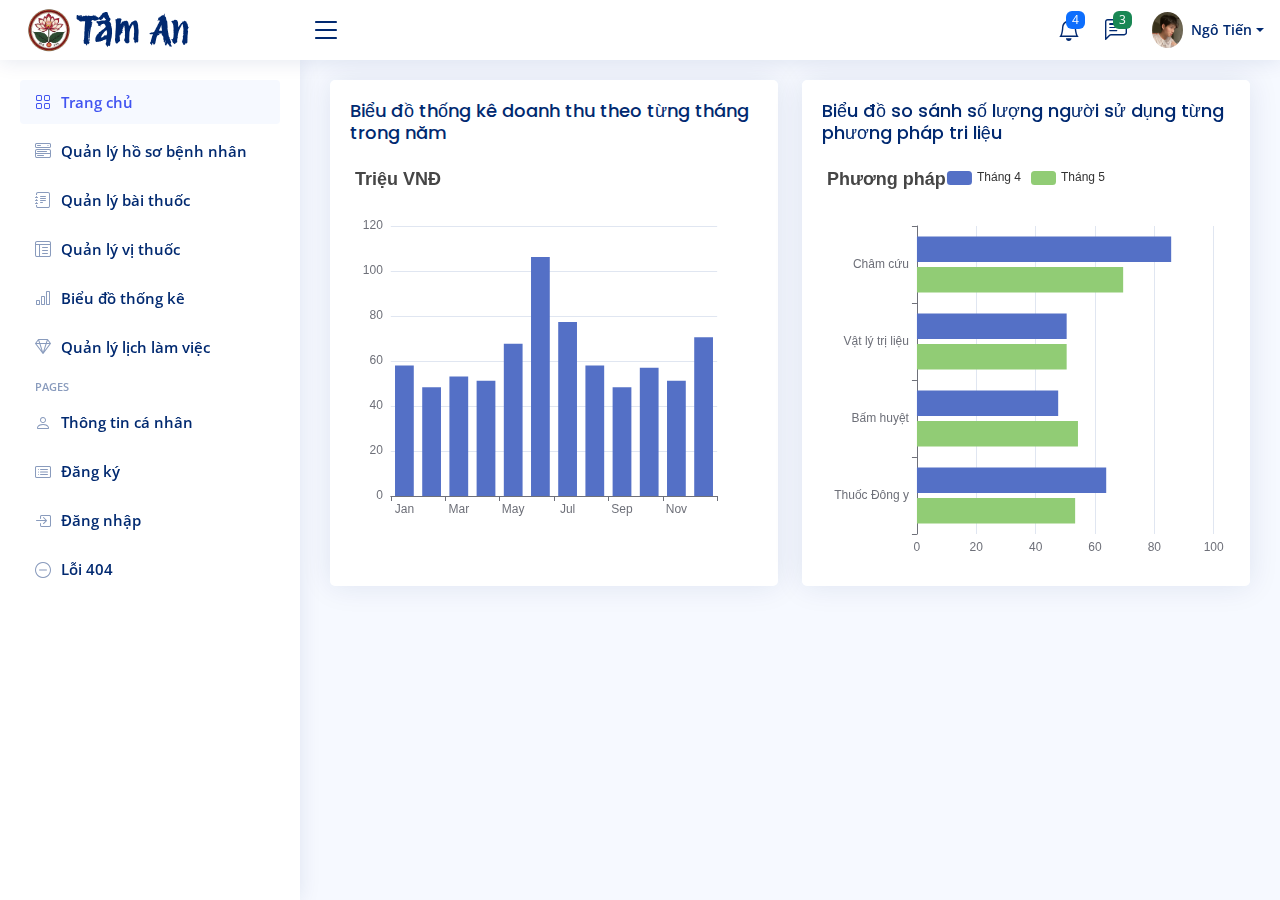
==== admin.html @ d5c166ee "Update admin/chart" ====
<!DOCTYPE html>
<html lang="en">

<head>
  <meta charset="utf-8">
  <meta content="width=device-width, initial-scale=1.0" name="viewport">
  <title>Dashboard </title>
  <meta content="" name="description">
  <meta content="" name="keywords">

  <!-- Google Fonts -->
  <link href="https://fonts.gstatic.com" rel="preconnect" crossorigin>
  <link href="https://fonts.googleapis.com/css?family=Open+Sans:300,300i,400,400i,600,600i,700,700i|Nunito:300,300i,400,400i,600,600i,700,700i|Poppins:300,300i,400,400i,500,500i,600,600i,700,700i"
    rel="stylesheet">

  <link rel="preconnect" href="https://fonts.googleapis.com">
  <link href="https://fonts.googleapis.com/css2?family=Protest+Revolution&display=swap" rel="stylesheet">

  <!-- Vendor CSS Files -->
  <link href="assets/vendor/bootstrap/css/bootstrap.min.css" rel="stylesheet">
  <link href="assets/vendor/bootstrap-icons/bootstrap-icons.css" rel="stylesheet">

  <link href="assets/css/admin.css" rel="stylesheet">


</head>

<body>

  <!-- ======= Header ======= -->
  <header id="header" class="header fixed-top d-flex align-items-center">

    <div class="d-flex align-items-center justify-content-between">
      <a href="#" class="logo d-flex align-items-center protest-revolution-regular" id="logo">
        <img src="assets/img/logo1.jpg" alt="">
        <span class="d-none d-lg-block">Tâm An</span>
      </a>
      <i class="bi bi-list toggle-sidebar-btn"></i>
    </div><!-- End Logo -->

    <!-- <div class="search-bar">
      <form class="search-form d-flex align-items-center" method="POST" action="#">
        <input type="text" name="query" placeholder="Search" title="Enter search keyword">
        <button type="submit" title="Search"><i class="bi bi-search"></i></button>
      </form>
    </div> -->
    <!-- End Search Bar -->

    <nav class="header-nav ms-auto">
      <ul class="d-flex align-items-center">

        <li class="nav-item d-block d-lg-none">
          <a class="nav-link nav-icon search-bar-toggle " href="#">
            <i class="bi bi-search"></i>
          </a>
        </li><!-- End Search Icon-->

        <li class="nav-item dropdown">

          <a class="nav-link nav-icon" href="#" data-bs-toggle="dropdown">
            <i class="bi bi-bell"></i>
            <span class="badge bg-primary badge-number">4</span>
          </a><!-- End Notification Icon -->

          <ul class="dropdown-menu dropdown-menu-end dropdown-menu-arrow notifications">
            <li class="dropdown-header">
              You have 4 new notifications
              <a href="#"><span class="badge rounded-pill bg-primary p-2 ms-2">View all</span></a>
            </li>
            <li>
              <hr class="dropdown-divider">
            </li>

            <li class="notification-item">
              <i class="bi bi-exclamation-circle text-warning"></i>
              <div>
                <h4>Lorem Ipsum</h4>
                <p>Quae dolorem earum veritatis oditseno</p>
                <p>30 min. ago</p>
              </div>
            </li>

            <li>
              <hr class="dropdown-divider">
            </li>

            <li class="notification-item">
              <i class="bi bi-x-circle text-danger"></i>
              <div>
                <h4>Atque rerum nesciunt</h4>
                <p>Quae dolorem earum veritatis oditseno</p>
                <p>1 hr. ago</p>
              </div>
            </li>

            <li>
              <hr class="dropdown-divider">
            </li>

            <li class="notification-item">
              <i class="bi bi-check-circle text-success"></i>
              <div>
                <h4>Sit rerum fuga</h4>
                <p>Quae dolorem earum veritatis oditseno</p>
                <p>2 hrs. ago</p>
              </div>
            </li>

            <li>
              <hr class="dropdown-divider">
            </li>

            <li class="notification-item">
              <i class="bi bi-info-circle text-primary"></i>
              <div>
                <h4>Dicta reprehenderit</h4>
                <p>Quae dolorem earum veritatis oditseno</p>
                <p>4 hrs. ago</p>
              </div>
            </li>

            <li>
              <hr class="dropdown-divider">
            </li>
            <li class="dropdown-footer">
              <a href="#">Show all notifications</a>
            </li>

          </ul><!-- End Notification Dropdown Items -->

        </li><!-- End Notification Nav -->

        <li class="nav-item dropdown">

          <a class="nav-link nav-icon" href="#" data-bs-toggle="dropdown">
            <i class="bi bi-chat-left-text"></i>
            <span class="badge bg-success badge-number">3</span>
          </a><!-- End Messages Icon -->

          <ul class="dropdown-menu dropdown-menu-end dropdown-menu-arrow messages">
            <li class="dropdown-header">
              You have 3 new messages
              <a href="#"><span class="badge rounded-pill bg-primary p-2 ms-2">View all</span></a>
            </li>
            <li>
              <hr class="dropdown-divider">
            </li>

            <li class="message-item">
              <a href="#">
                <img src="assets/img/messages-1.jpg" alt="" class="rounded-circle">
                <div>
                  <h4>Maria Hudson</h4>
                  <p>Velit asperiores et ducimus soluta repudiandae labore officia est ut...</p>
                  <p>4 hrs. ago</p>
                </div>
              </a>
            </li>
            <li>
              <hr class="dropdown-divider">
            </li>

            <li class="message-item">
              <a href="#">
                <img src="assets/img/messages-2.jpg" alt="" class="rounded-circle">
                <div>
                  <h4>Anna Nelson</h4>
                  <p>Velit asperiores et ducimus soluta repudiandae labore officia est ut...</p>
                  <p>6 hrs. ago</p>
                </div>
              </a>
            </li>
            <li>
              <hr class="dropdown-divider">
            </li>

            <li class="message-item">
              <a href="#">
                <img src="assets/img/messages-3.jpg" alt="" class="rounded-circle">
                <div>
                  <h4>David Muldon</h4>
                  <p>Velit asperiores et ducimus soluta repudiandae labore officia est ut...</p>
                  <p>8 hrs. ago</p>
                </div>
              </a>
            </li>
            <li>
              <hr class="dropdown-divider">
            </li>

            <li class="dropdown-footer">
              <a href="#">Show all messages</a>
            </li>

          </ul><!-- End Messages Dropdown Items -->

        </li><!-- End Messages Nav -->

        <li class="nav-item dropdown pe-3">

          <a class="nav-link nav-profile d-flex align-items-center pe-0" href="#" data-bs-toggle="dropdown">
            <img src="assets/img/profile-img1.jpg" alt="Profile" class="rounded-circle">
            <span class="d-none d-md-block dropdown-toggle ps-2">Ngô Tiến</span>
          </a><!-- End Profile Iamge Icon -->

          <ul class="dropdown-menu dropdown-menu-end dropdown-menu-arrow profile">
            <li class="dropdown-header">
              <h6>Ngô Tiến</h6>
              <span>Web Designer</span>
            </li>
            <li>
              <hr class="dropdown-divider">
            </li>

            <li>
              <a class="dropdown-item d-flex align-items-center" href="users-profile.html">
                <i class="bi bi-person"></i>
                <span>My Profile</span>
              </a>
            </li>
            <li>
              <hr class="dropdown-divider">
            </li>

            <li>
              <a class="dropdown-item d-flex align-items-center" href="users-profile.html">
                <i class="bi bi-gear"></i>
                <span>Account Settings</span>
              </a>
            </li>
            <li>
              <hr class="dropdown-divider">
            </li>

            <li>
              <a class="dropdown-item d-flex align-items-center" href="pages-faq.html">
                <i class="bi bi-question-circle"></i>
                <span>Need Help?</span>
              </a>
            </li>
            <li>
              <hr class="dropdown-divider">
            </li>

            <li>
              <a class="dropdown-item d-flex align-items-center" href="#">
                <i class="bi bi-box-arrow-right"></i>
                <span>Sign Out</span>
              </a>
            </li>

          </ul><!-- End Profile Dropdown Items -->
        </li><!-- End Profile Nav -->

      </ul>
    </nav><!-- End Icons Navigation -->

  </header><!-- End Header -->

  <!-- ======= Sidebar ======= -->
  <aside id="sidebar" class="sidebar">

    <ul class="sidebar-nav" id="sidebar-nav">

      <li class="nav-item">
        <a class="nav-link " href="index.html">
          <i class="bi bi-grid"></i>
          <span>Trang chủ</span>
        </a>
      </li><!-- End Dashboard Nav -->

      <li class="nav-item">
        <a class="nav-link collapsed" data-bs-target="#components-nav" data-bs-toggle="collapse" href="ho-so-benh-nhan.html">
          <i class="bi bi-menu-button-wide"></i><span>Quản lý hồ sơ bệnh nhân</span>
        </a>
      </li><!-- End "HỒ SƠ BỆNH NHÂN" Nav -->

      <li class="nav-item">
        <a class="nav-link collapsed" data-bs-target="#forms-nav" data-bs-toggle="collapse" href="#">
          <i class="bi bi-journal-text"></i><span>Quản lý bài thuốc</span>
        </a>
      </li><!-- End "BÀI THUỐC" Nav -->

      <li class="nav-item">
        <a class="nav-link collapsed" data-bs-target="#tables-nav" data-bs-toggle="collapse" href="#">
          <i class="bi bi-layout-text-window-reverse"></i><span>Quản lý vị thuốc</span>
        </a>
      </li><!-- End "VỊ THUỐC" Nav -->

      <li class="nav-item">
        <a class="nav-link collapsed" data-bs-target="#charts-nav" data-bs-toggle="collapse" href="#">
          <i class="bi bi-bar-chart"></i><span>Biểu đồ thống kê</span></i>
        </a>
      </li><!-- End Charts Nav -->

      <li class="nav-item">
        <a class="nav-link collapsed" data-bs-target="#icons-nav" data-bs-toggle="collapse" href="#">
          <i class="bi bi-gem"></i><span>Quản lý lịch làm việc</span>
        </a>
      </li><!-- End Icons Nav -->

      <li class="nav-heading">Pages</li>

      <li class="nav-item">
        <a class="nav-link collapsed" href="users-profile.html">
          <i class="bi bi-person"></i>
          <span>Thông tin cá nhân</span>
        </a>
      </li><!-- End Profile Page Nav -->

      <li class="nav-item">
        <a class="nav-link collapsed" href="pages-register.html">
          <i class="bi bi-card-list"></i>
          <span>Đăng ký</span>
        </a>
      </li><!-- End Register Page Nav -->

      <li class="nav-item">
        <a class="nav-link collapsed" href="pages-login.html">
          <i class="bi bi-box-arrow-in-right"></i>
          <span>Đăng nhập</span>
        </a>
      </li><!-- End Login Page Nav -->

      <li class="nav-item">
        <a class="nav-link collapsed" href="pages-error-404.html">
          <i class="bi bi-dash-circle"></i>
          <span>Lỗi 404</span>
        </a>
      </li><!-- End Error 404 Page Nav -->
    </ul>

  </aside><!-- End Sidebar-->

  <main id="main" class="main">
    <section class="section">
      <div class="row">
        <div class="col-lg-6">
          <div class="card">
            <div class="card-body">
              <h5 class="card-title">Biểu đồ thống kê doanh thu theo từng tháng trong năm</h5>

              <!-- Bar Chart -->
              <div id="barChart" style="min-height: 400px;" class="echart"></div>

              <script>
                document.addEventListener("DOMContentLoaded", () => {
                  echarts.init(document.querySelector("#barChart")).setOption({
                    title: {
                      text: 'Triệu VNĐ'
                    },
                    xAxis: {
                      type: 'category',
                      data: ['Jan', 'Feb', 'Mar', 'Apr', 'May', 'Jun', 'Jul', 'Aug', 'Sep', 'Oct', 'Nov', 'Dec']
                    },
                    yAxis: {
                      type: 'value'
                    },
                    series: [{
                      data: [60, 50, 55, 53, 70, 110, 80, 60, 50, 59, 53, 73],
                      type: 'bar'
                    }]
                  });
                });
              </script>
              <!-- End Bar Chart -->

            </div>
          </div>
        </div>

        <div class="col-lg-6">
          <div class="card">
            <div class="card-body">
              <h5 class="card-title ">Biểu đồ so sánh số lượng người sử dụng từng phương pháp tri liệu</h5>

              <!-- Vertical Bar Chart -->
              <div id="verticalBarChart" style="min-height: 400px;" class="echart"></div>

              <script>
                document.addEventListener("DOMContentLoaded", () => {
                  echarts.init(document.querySelector("#verticalBarChart")).setOption({
                    title: {
                      text: 'Phương pháp'
                    },
                    tooltip: {
                      trigger: 'axis',
                      axisPointer: {
                        type: 'shadow'
                      }
                    },
                    legend: {},
                    grid: {
                      left: '3%',
                      right: '4%',
                      bottom: '3%',
                      containLabel: true
                    },
                    xAxis: {
                      type: 'value',
                      boundaryGap: [0, 0.01]
                    },
                    yAxis: {
                      type: 'category',
                      data: ['Thuốc Đông y', 'Bấm huyệt', 'Vật lý trị liệu', 'Châm cứu']
                    },
                    series: [{
                        name: 'Tháng 4',
                        type: 'bar',
                        data: [67, 50, 53, 90]
                      },
                      {
                        name: 'Tháng 5',
                        type: 'bar',
                        data: [56, 57, 53, 73]
                      }
                    ]
                  });
                });
              </script>
              <!-- End Vertical Bar Chart -->
            </div>
          </div>
        </div>
      </div>
    </section>
  </main>


  <!-- Vendor JS Files -->
  <script src="assets/vendor/bootstrap/js/bootstrap.bundle.min.js"></script>
  <script src="assets/vendor/chart.js/chart.umd.js"></script>
  <script src="assets/vendor/echarts/echarts.min.js"></script>

  <!-- Template Main JS File -->
  <script src="assets/js/main.js"></script>

</body>

</html>
---- assets/css/admin.css ----
/*--------------------------------------------------------------
# General
--------------------------------------------------------------*/
/*--------------------------------------------------------------
# General
--------------------------------------------------------------*/
:root {
  scroll-behavior: smooth;
}

body {
  font-family: "Open Sans", sans-serif;
  background: #f6f9ff;
  color: #444444;
}

a {
  color: #4154f1;
  text-decoration: none;
}

a:hover {
  color: #717ff5;
  text-decoration: none;
}

h1,
h2,
h3,
h4,
h5,
h6 {
  font-family: "Nunito", sans-serif;
}

/*--------------------------------------------------------------
# Main
--------------------------------------------------------------*/
#main {
  margin-top: 60px;
  padding: 20px 30px;
  transition: all 0.3s;
}

@media (max-width: 1199px) {
  #main {
    padding: 20px;
  }
}

/*--------------------------------------------------------------
# Page Title
--------------------------------------------------------------*/
.pagetitle {
  margin-bottom: 10px;
}

.pagetitle h1 {
  font-size: 24px;
  margin-bottom: 0;
  font-weight: 600;
  color: #012970;
}

/*--------------------------------------------------------------
# Back to top button
--------------------------------------------------------------*/
.back-to-top {
  position: fixed;
  visibility: hidden;
  opacity: 0;
  right: 15px;
  bottom: 15px;
  z-index: 99999;
  background: #4154f1;
  width: 40px;
  height: 40px;
  border-radius: 4px;
  transition: all 0.4s;
}

.back-to-top i {
  font-size: 24px;
  color: #fff;
  line-height: 0;
}

.back-to-top:hover {
  background: #6776f4;
  color: #fff;
}

.back-to-top.active {
  visibility: visible;
  opacity: 1;
}

/*--------------------------------------------------------------
# Override some default Bootstrap stylings
--------------------------------------------------------------*/
/* Dropdown menus */
.dropdown-menu {
  border-radius: 4px;
  padding: 10px 0;
  animation-name: dropdown-animate;
  animation-duration: 0.2s;
  animation-fill-mode: both;
  border: 0;
  box-shadow: 0 5px 30px 0 rgba(82, 63, 105, 0.2);
}

.dropdown-menu .dropdown-header,
.dropdown-menu .dropdown-footer {
  text-align: center;
  font-size: 15px;
  padding: 10px 25px;
}

.dropdown-menu .dropdown-footer a {
  color: #444444;
  text-decoration: underline;
}

.dropdown-menu .dropdown-footer a:hover {
  text-decoration: none;
}

.dropdown-menu .dropdown-divider {
  color: #a5c5fe;
  margin: 0;
}

.dropdown-menu .dropdown-item {
  font-size: 14px;
  padding: 10px 15px;
  transition: 0.3s;
}

.dropdown-menu .dropdown-item i {
  margin-right: 10px;
  font-size: 18px;
  line-height: 0;
}

.dropdown-menu .dropdown-item:hover {
  background-color: #f6f9ff;
}

@media (min-width: 768px) {
  .dropdown-menu-arrow::before {
    content: "";
    width: 13px;
    height: 13px;
    background: #fff;
    position: absolute;
    top: -7px;
    right: 20px;
    transform: rotate(45deg);
    border-top: 1px solid #eaedf1;
    border-left: 1px solid #eaedf1;
  }
}

@keyframes dropdown-animate {
  0% {
    opacity: 0;
  }

  100% {
    opacity: 1;
  }

  0% {
    opacity: 0;
  }
}

/* Light Backgrounds */
.bg-primary-light {
  background-color: #cfe2ff;
  border-color: #cfe2ff;
}

.bg-secondary-light {
  background-color: #e2e3e5;
  border-color: #e2e3e5;
}

.bg-success-light {
  background-color: #d1e7dd;
  border-color: #d1e7dd;
}

.bg-danger-light {
  background-color: #f8d7da;
  border-color: #f8d7da;
}

.bg-warning-light {
  background-color: #fff3cd;
  border-color: #fff3cd;
}

.bg-info-light {
  background-color: #cff4fc;
  border-color: #cff4fc;
}

.bg-dark-light {
  background-color: #d3d3d4;
  border-color: #d3d3d4;
}

/* Card */
.card {
  margin-bottom: 30px;
  border: none;
  border-radius: 5px;
  box-shadow: 0px 0 30px rgba(1, 41, 112, 0.1);
}

.card-header,
.card-footer {
  border-color: #ebeef4;
  background-color: #fff;
  color: #798eb3;
  padding: 15px;
}

.card-title {
  padding: 20px 0 15px 0;
  font-size: 18px;
  font-weight: 500;
  color: #012970;
  font-family: "Poppins", sans-serif;
}

.card-title span {
  color: #899bbd;
  font-size: 14px;
  font-weight: 400;
}

.card-body {
  padding: 0 20px 20px 20px;
}

.card-img-overlay {
  background-color: rgba(255, 255, 255, 0.6);
}

/* Alerts */
.alert-heading {
  font-weight: 500;
  font-family: "Poppins", sans-serif;
  font-size: 20px;
}

/* Close Button */
.btn-close {
  background-size: 25%;
}

.btn-close:focus {
  outline: 0;
  box-shadow: none;
}

/* Accordion */
.accordion-item {
  border: 1px solid #ebeef4;
}

.accordion-button:focus {
  outline: 0;
  box-shadow: none;
}

.accordion-button:not(.collapsed) {
  color: #012970;
  background-color: #f6f9ff;
}

.accordion-flush .accordion-button {
  padding: 15px 0;
  background: none;
  border: 0;
}

.accordion-flush .accordion-button:not(.collapsed) {
  box-shadow: none;
  color: #4154f1;
}

.accordion-flush .accordion-body {
  padding: 0 0 15px 0;
  color: #3e4f6f;
  font-size: 15px;
}

/* Breadcrumbs */
.breadcrumb {
  font-size: 14px;
  font-family: "Nunito", sans-serif;
  color: #899bbd;
  font-weight: 600;
}

.breadcrumb a {
  color: #899bbd;
  transition: 0.3s;
}

.breadcrumb a:hover {
  color: #51678f;
}

.breadcrumb .breadcrumb-item::before {
  color: #899bbd;
}

.breadcrumb .active {
  color: #51678f;
  font-weight: 600;
}

/* Bordered Tabs */
.nav-tabs-bordered {
  border-bottom: 2px solid #ebeef4;
}

.nav-tabs-bordered .nav-link {
  margin-bottom: -2px;
  border: none;
  color: #2c384e;
}

.nav-tabs-bordered .nav-link:hover,
.nav-tabs-bordered .nav-link:focus {
  color: #4154f1;
}

.nav-tabs-bordered .nav-link.active {
  background-color: #fff;
  color: #4154f1;
  border-bottom: 2px solid #4154f1;
}

/*--------------------------------------------------------------
# Header
--------------------------------------------------------------*/
.logo {
    line-height: 1;
  }
  
  @media (min-width: 1200px) {
    .logo {
      width: 280px;
    }
  }

  a#logo{
    text-decoration: none;
  }
  
  .logo img {
    max-height: 46px;
    margin-right: 6px;
    margin-left: 6px;
  }
  
  .logo span {
    font-size: 36px;
    font-weight: 700;
    color: #012970;
    /* font-family: "Nunito", sans-serif; */
  }

  .protest-revolution-regular {
    font-family: "Protest Revolution", sans-serif;
    font-weight: 400;
    font-style: normal;
  }
  
  
  .header {
    transition: all 0.5s;
    z-index: 997;
    height: 60px;
    box-shadow: 0px 2px 20px rgba(1, 41, 112, 0.1);
    background-color: #fff;
    padding-left: 20px;
    /* Toggle Sidebar Button */
    /* Search Bar */
  }
  
  .header .toggle-sidebar-btn {
    font-size: 32px;
    padding-left: 10px;
    cursor: pointer;
    color: #012970;
  }
  
  .header .search-bar {
    min-width: 360px;
    padding: 0 20px;
  }
  
  @media (max-width: 1199px) {
    .header .search-bar {
      position: fixed;
      top: 50px;
      left: 0;
      right: 0;
      padding: 20px;
      box-shadow: 0px 0px 15px 0px rgba(1, 41, 112, 0.1);
      background: white;
      z-index: 9999;
      transition: 0.3s;
      visibility: hidden;
      opacity: 0;
    }
  
    .header .search-bar-show {
      top: 60px;
      visibility: visible;
      opacity: 1;
    }
  }
  
  .header .search-form {
    width: 100%;
  }
  
  .header .search-form input {
    border: 0;
    font-size: 14px;
    color: #012970;
    border: 1px solid rgba(1, 41, 112, 0.2);
    padding: 7px 38px 7px 8px;
    border-radius: 3px;
    transition: 0.3s;
    width: 100%;
  }
  
  .header .search-form input:focus,
  .header .search-form input:hover {
    outline: none;
    box-shadow: 0 0 10px 0 rgba(1, 41, 112, 0.15);
    border: 1px solid rgba(1, 41, 112, 0.3);
  }
  
  .header .search-form button {
    border: 0;
    padding: 0;
    margin-left: -30px;
    background: none;
  }
  
  .header .search-form button i {
    color: #012970;
  }
  
  /*--------------------------------------------------------------
  # Header Nav
  --------------------------------------------------------------*/
  .header-nav ul {
    list-style: none;
  }
  
  .header-nav>ul {
    margin: 0;
    padding: 0;
  }
  
  .header-nav .nav-icon {
    font-size: 22px;
    color: #012970;
    margin-right: 25px;
    position: relative;
  }
  
  .header-nav .nav-profile {
    color: #012970;
  }
  
  .header-nav .nav-profile img {
    max-height: 36px;
  }
  
  .header-nav .nav-profile span {
    font-size: 14px;
    font-weight: 600;
  }
  
  .header-nav .badge-number {
    position: absolute;
    inset: -2px -5px auto auto;
    font-weight: normal;
    font-size: 12px;
    padding: 3px 6px;
  }
  
  .header-nav .notifications {
    inset: 8px -15px auto auto !important;
  }
  
  .header-nav .notifications .notification-item {
    display: flex;
    align-items: center;
    padding: 15px 10px;
    transition: 0.3s;
  }
  
  .header-nav .notifications .notification-item i {
    margin: 0 20px 0 10px;
    font-size: 24px;
  }
  
  .header-nav .notifications .notification-item h4 {
    font-size: 16px;
    font-weight: 600;
    margin-bottom: 5px;
  }
  
  .header-nav .notifications .notification-item p {
    font-size: 13px;
    margin-bottom: 3px;
    color: #919191;
  }
  
  .header-nav .notifications .notification-item:hover {
    background-color: #f6f9ff;
  }
  
  .header-nav .messages {
    inset: 8px -15px auto auto !important;
  }
  
  .header-nav .messages .message-item {
    padding: 15px 10px;
    transition: 0.3s;
  }
  
  .header-nav .messages .message-item a {
    display: flex;
  }
  
  .header-nav .messages .message-item img {
    margin: 0 20px 0 10px;
    max-height: 40px;
  }
  
  .header-nav .messages .message-item h4 {
    font-size: 16px;
    font-weight: 600;
    margin-bottom: 5px;
    color: #444444;
  }
  
  .header-nav .messages .message-item p {
    font-size: 13px;
    margin-bottom: 3px;
    color: #919191;
  }
  
  .header-nav .messages .message-item:hover {
    background-color: #f6f9ff;
  }
  
  .header-nav .profile {
    min-width: 240px;
    padding-bottom: 0;
    top: 8px !important;
  }
  
  .header-nav .profile .dropdown-header h6 {
    font-size: 18px;
    margin-bottom: 0;
    font-weight: 600;
    color: #444444;
  }
  
  .header-nav .profile .dropdown-header span {
    font-size: 14px;
  }
  
  .header-nav .profile .dropdown-item {
    font-size: 14px;
    padding: 10px 15px;
    transition: 0.3s;
  }
  
  .header-nav .profile .dropdown-item i {
    margin-right: 10px;
    font-size: 18px;
    line-height: 0;
  }
  
  .header-nav .profile .dropdown-item:hover {
    background-color: #f6f9ff;
  }

/*--------------------------------------------------------------
# Sidebar
--------------------------------------------------------------*/
.sidebar {
  position: fixed;
  top: 60px;
  left: 0;
  bottom: 0;
  width: 300px;
  z-index: 996;
  transition: all 0.3s;
  padding: 20px;
  overflow-y: auto;
  scrollbar-width: thin;
  scrollbar-color: #aab7cf transparent;
  box-shadow: 0px 0px 20px rgba(1, 41, 112, 0.1);
  background-color: #fff;
}

@media (max-width: 1199px) {
  .sidebar {
    left: -300px;
  }
}

.sidebar::-webkit-scrollbar {
  width: 5px;
  height: 8px;
  background-color: #fff;
}

.sidebar::-webkit-scrollbar-thumb {
  background-color: #aab7cf;
}

@media (min-width: 1200px) {

  #main,
  #footer {
    margin-left: 300px;
  }
}

@media (max-width: 1199px) {
  .toggle-sidebar .sidebar {
    left: 0;
  }
}

@media (min-width: 1200px) {

  .toggle-sidebar #main,
  .toggle-sidebar #footer {
    margin-left: 0;
  }

  .toggle-sidebar .sidebar {
    left: -300px;
  }
}

.sidebar-nav {
  padding: 0;
  margin: 0;
  list-style: none;
}

.sidebar-nav li {
  padding: 0;
  margin: 0;
  list-style: none;
}

.sidebar-nav .nav-item {
  margin-bottom: 5px;
}

.sidebar .sidebar-nav .nav-item ul > li > a {
  text-decoration: none;
}

.sidebar-nav .nav-heading {
  font-size: 11px;
  text-transform: uppercase;
  color: #899bbd;
  font-weight: 600;
  margin: 10px 0 5px 15px;
}

.sidebar-nav .nav-link {
  display: flex;
  align-items: center;
  font-size: 15px;
  font-weight: 600;
  color: #4154f1;
  transition: 0.3;
  background: #f6f9ff;
  padding: 10px 15px;
  border-radius: 4px;
}

.sidebar-nav .nav-link i {
  font-size: 16px;
  margin-right: 10px;
  color: #4154f1;
}

.sidebar-nav .nav-link.collapsed {
  color: #012970;
  background: #fff;
}

.sidebar-nav .nav-link.collapsed i {
  color: #899bbd;
}

.sidebar-nav .nav-link:hover {
  color: #4154f1;
  background: #f6f9ff;
}

.sidebar-nav .nav-link:hover i {
  color: #4154f1;
}

.sidebar-nav .nav-link .bi-chevron-down {
  margin-right: 0;
  transition: transform 0.2s ease-in-out;
}

.sidebar-nav .nav-link:not(.collapsed) .bi-chevron-down {
  transform: rotate(180deg);
}

.sidebar-nav .nav-content {
  padding: 5px 0 0 0;
  margin: 0;
  list-style: none;
}

.sidebar-nav .nav-content a { 
  display: flex;
  align-items: center;
  font-size: 14px;
  font-weight: 600;
  color: #012970;
  transition: 0.3;
  padding: 10px 0 10px 40px;
  transition: 0.3s;
}

.sidebar-nav .nav-content a i {
  font-size: 6px;
  margin-right: 8px;
  line-height: 0;
  border-radius: 50%;
}

.sidebar-nav .nav-content a:hover,
.sidebar-nav .nav-content a.active {
  color: #4154f1;
}

.sidebar-nav .nav-content a.active i {
  background-color: #4154f1;
}
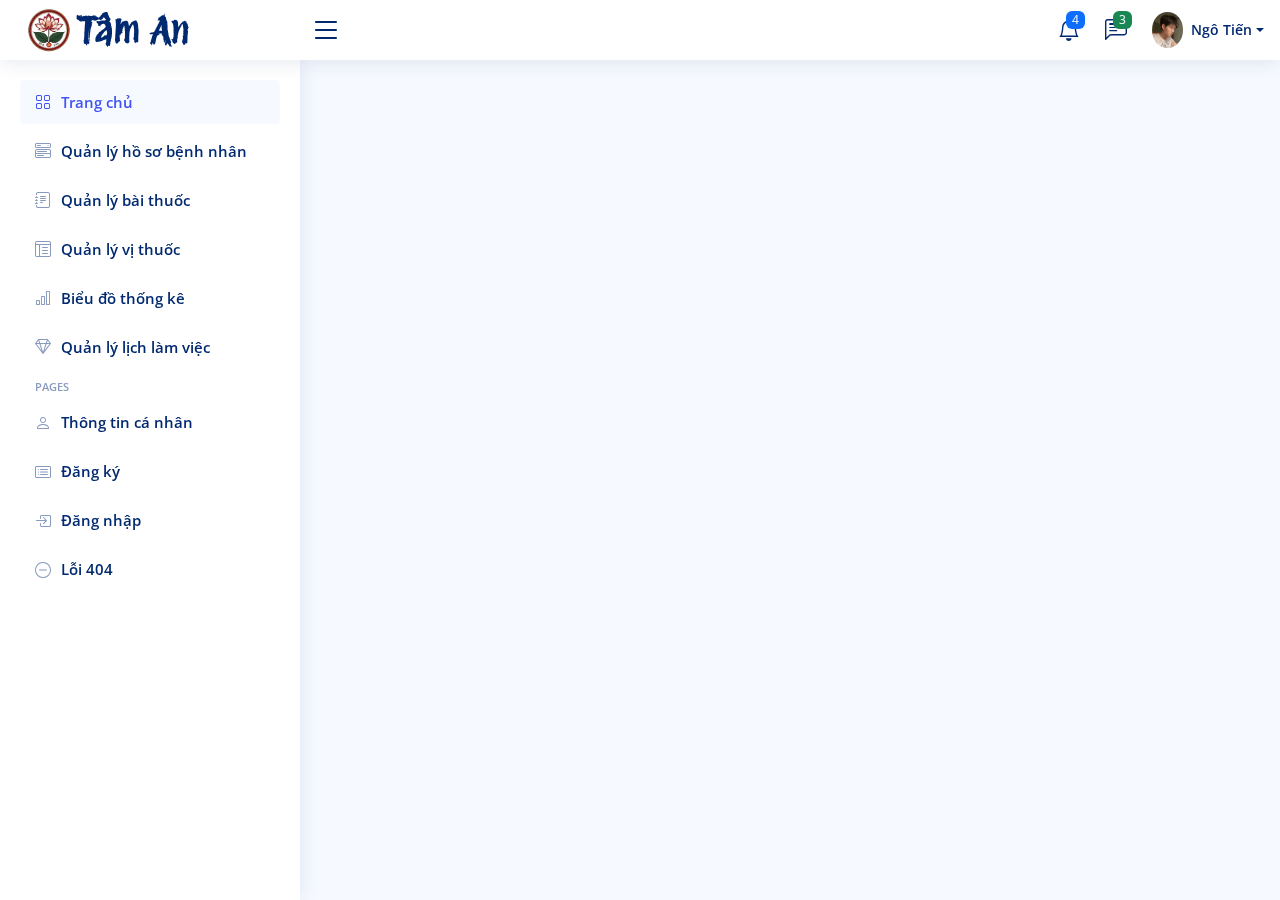
==== commit 3c3e6f5a: "Update dev" ====
--- a/admin.html
+++ b/admin.html
@@ -19,6 +19,11 @@
   <!-- Vendor CSS Files -->
   <link href="assets/vendor/bootstrap/css/bootstrap.min.css" rel="stylesheet">
   <link href="assets/vendor/bootstrap-icons/bootstrap-icons.css" rel="stylesheet">
+  <link href="assets/vendor/boxicons/css/boxicons.min.css" rel="stylesheet">
+  <link href="assets/vendor/quill/quill.snow.css" rel="stylesheet">
+  <link href="assets/vendor/quill/quill.bubble.css" rel="stylesheet">
+  <link href="assets/vendor/remixicon/remixicon.css" rel="stylesheet">
+  <link href="assets/vendor/simple-datatables/style.css" rel="stylesheet">
 
   <link href="assets/css/admin.css" rel="stylesheet">
 
@@ -334,103 +339,19 @@
 
   <main id="main" class="main">
     <section class="section">
-      <div class="row">
-        <div class="col-lg-6">
-          <div class="card">
-            <div class="card-body">
-              <h5 class="card-title">Biểu đồ thống kê doanh thu theo từng tháng trong năm</h5>
-
-              <!-- Bar Chart -->
-              <div id="barChart" style="min-height: 400px;" class="echart"></div>
-
-              <script>
-                document.addEventListener("DOMContentLoaded", () => {
-                  echarts.init(document.querySelector("#barChart")).setOption({
-                    title: {
-                      text: 'Triệu VNĐ'
-                    },
-                    xAxis: {
-                      type: 'category',
-                      data: ['Jan', 'Feb', 'Mar', 'Apr', 'May', 'Jun', 'Jul', 'Aug', 'Sep', 'Oct', 'Nov', 'Dec']
-                    },
-                    yAxis: {
-                      type: 'value'
-                    },
-                    series: [{
-                      data: [60, 50, 55, 53, 70, 110, 80, 60, 50, 59, 53, 73],
-                      type: 'bar'
-                    }]
-                  });
-                });
-              </script>
-              <!-- End Bar Chart -->
-
-            </div>
-          </div>
-        </div>
-
-        <div class="col-lg-6">
-          <div class="card">
-            <div class="card-body">
-              <h5 class="card-title ">Biểu đồ so sánh số lượng người sử dụng từng phương pháp tri liệu</h5>
-
-              <!-- Vertical Bar Chart -->
-              <div id="verticalBarChart" style="min-height: 400px;" class="echart"></div>
-
-              <script>
-                document.addEventListener("DOMContentLoaded", () => {
-                  echarts.init(document.querySelector("#verticalBarChart")).setOption({
-                    title: {
-                      text: 'Phương pháp'
-                    },
-                    tooltip: {
-                      trigger: 'axis',
-                      axisPointer: {
-                        type: 'shadow'
-                      }
-                    },
-                    legend: {},
-                    grid: {
-                      left: '3%',
-                      right: '4%',
-                      bottom: '3%',
-                      containLabel: true
-                    },
-                    xAxis: {
-                      type: 'value',
-                      boundaryGap: [0, 0.01]
-                    },
-                    yAxis: {
-                      type: 'category',
-                      data: ['Thuốc Đông y', 'Bấm huyệt', 'Vật lý trị liệu', 'Châm cứu']
-                    },
-                    series: [{
-                        name: 'Tháng 4',
-                        type: 'bar',
-                        data: [67, 50, 53, 90]
-                      },
-                      {
-                        name: 'Tháng 5',
-                        type: 'bar',
-                        data: [56, 57, 53, 73]
-                      }
-                    ]
-                  });
-                });
-              </script>
-              <!-- End Vertical Bar Chart -->
-            </div>
-          </div>
-        </div>
-      </div>
+      
     </section>
   </main>
 
-
-  <!-- Vendor JS Files -->
-  <script src="assets/vendor/bootstrap/js/bootstrap.bundle.min.js"></script>
-  <script src="assets/vendor/chart.js/chart.umd.js"></script>
-  <script src="assets/vendor/echarts/echarts.min.js"></script>
+<!-- Vendor JS Files -->
+<script src="assets/vendor/apexcharts/apexcharts.min.js"></script>
+<script src="assets/vendor/bootstrap/js/bootstrap.bundle.min.js"></script>
+<script src="assets/vendor/chart.js/chart.umd.js"></script>
+<script src="assets/vendor/echarts/echarts.min.js"></script>
+<script src="assets/vendor/quill/quill.min.js"></script>
+<script src="assets/vendor/simple-datatables/simple-datatables.js"></script>
+<script src="assets/vendor/tinymce/tinymce.min.js"></script>
+<script src="assets/vendor/php-email-form/validate.js"></script>
 
   <!-- Template Main JS File -->
   <script src="assets/js/main.js"></script>
--- a/assets/vendor/quill/quill.snow.css
+++ b/assets/vendor/quill/quill.snow.css
@@ -0,0 +1,945 @@
+/*!
+ * Quill Editor v1.3.7
+ * https://quilljs.com/
+ * Copyright (c) 2014, Jason Chen
+ * Copyright (c) 2013, salesforce.com
+ */
+.ql-container {
+  box-sizing: border-box;
+  font-family: Helvetica, Arial, sans-serif;
+  font-size: 13px;
+  height: 100%;
+  margin: 0px;
+  position: relative;
+}
+.ql-container.ql-disabled .ql-tooltip {
+  visibility: hidden;
+}
+.ql-container.ql-disabled .ql-editor ul[data-checked] > li::before {
+  pointer-events: none;
+}
+.ql-clipboard {
+  left: -100000px;
+  height: 1px;
+  overflow-y: hidden;
+  position: absolute;
+  top: 50%;
+}
+.ql-clipboard p {
+  margin: 0;
+  padding: 0;
+}
+.ql-editor {
+  box-sizing: border-box;
+  line-height: 1.42;
+  height: 100%;
+  outline: none;
+  overflow-y: auto;
+  padding: 12px 15px;
+  tab-size: 4;
+  -moz-tab-size: 4;
+  text-align: left;
+  white-space: pre-wrap;
+  word-wrap: break-word;
+}
+.ql-editor > * {
+  cursor: text;
+}
+.ql-editor p,
+.ql-editor ol,
+.ql-editor ul,
+.ql-editor pre,
+.ql-editor blockquote,
+.ql-editor h1,
+.ql-editor h2,
+.ql-editor h3,
+.ql-editor h4,
+.ql-editor h5,
+.ql-editor h6 {
+  margin: 0;
+  padding: 0;
+  counter-reset: list-1 list-2 list-3 list-4 list-5 list-6 list-7 list-8 list-9;
+}
+.ql-editor ol,
+.ql-editor ul {
+  padding-left: 1.5em;
+}
+.ql-editor ol > li,
+.ql-editor ul > li {
+  list-style-type: none;
+}
+.ql-editor ul > li::before {
+  content: '\2022';
+}
+.ql-editor ul[data-checked=true],
+.ql-editor ul[data-checked=false] {
+  pointer-events: none;
+}
+.ql-editor ul[data-checked=true] > li *,
+.ql-editor ul[data-checked=false] > li * {
+  pointer-events: all;
+}
+.ql-editor ul[data-checked=true] > li::before,
+.ql-editor ul[data-checked=false] > li::before {
+  color: #777;
+  cursor: pointer;
+  pointer-events: all;
+}
+.ql-editor ul[data-checked=true] > li::before {
+  content: '\2611';
+}
+.ql-editor ul[data-checked=false] > li::before {
+  content: '\2610';
+}
+.ql-editor li::before {
+  display: inline-block;
+  white-space: nowrap;
+  width: 1.2em;
+}
+.ql-editor li:not(.ql-direction-rtl)::before {
+  margin-left: -1.5em;
+  margin-right: 0.3em;
+  text-align: right;
+}
+.ql-editor li.ql-direction-rtl::before {
+  margin-left: 0.3em;
+  margin-right: -1.5em;
+}
+.ql-editor ol li:not(.ql-direction-rtl),
+.ql-editor ul li:not(.ql-direction-rtl) {
+  padding-left: 1.5em;
+}
+.ql-editor ol li.ql-direction-rtl,
+.ql-editor ul li.ql-direction-rtl {
+  padding-right: 1.5em;
+}
+.ql-editor ol li {
+  counter-reset: list-1 list-2 list-3 list-4 list-5 list-6 list-7 list-8 list-9;
+  counter-increment: list-0;
+}
+.ql-editor ol li:before {
+  content: counter(list-0, decimal) '. ';
+}
+.ql-editor ol li.ql-indent-1 {
+  counter-increment: list-1;
+}
+.ql-editor ol li.ql-indent-1:before {
+  content: counter(list-1, lower-alpha) '. ';
+}
+.ql-editor ol li.ql-indent-1 {
+  counter-reset: list-2 list-3 list-4 list-5 list-6 list-7 list-8 list-9;
+}
+.ql-editor ol li.ql-indent-2 {
+  counter-increment: list-2;
+}
+.ql-editor ol li.ql-indent-2:before {
+  content: counter(list-2, lower-roman) '. ';
+}
+.ql-editor ol li.ql-indent-2 {
+  counter-reset: list-3 list-4 list-5 list-6 list-7 list-8 list-9;
+}
+.ql-editor ol li.ql-indent-3 {
+  counter-increment: list-3;
+}
+.ql-editor ol li.ql-indent-3:before {
+  content: counter(list-3, decimal) '. ';
+}
+.ql-editor ol li.ql-indent-3 {
+  counter-reset: list-4 list-5 list-6 list-7 list-8 list-9;
+}
+.ql-editor ol li.ql-indent-4 {
+  counter-increment: list-4;
+}
+.ql-editor ol li.ql-indent-4:before {
+  content: counter(list-4, lower-alpha) '. ';
+}
+.ql-editor ol li.ql-indent-4 {
+  counter-reset: list-5 list-6 list-7 list-8 list-9;
+}
+.ql-editor ol li.ql-indent-5 {
+  counter-increment: list-5;
+}
+.ql-editor ol li.ql-indent-5:before {
+  content: counter(list-5, lower-roman) '. ';
+}
+.ql-editor ol li.ql-indent-5 {
+  counter-reset: list-6 list-7 list-8 list-9;
+}
+.ql-editor ol li.ql-indent-6 {
+  counter-increment: list-6;
+}
+.ql-editor ol li.ql-indent-6:before {
+  content: counter(list-6, decimal) '. ';
+}
+.ql-editor ol li.ql-indent-6 {
+  counter-reset: list-7 list-8 list-9;
+}
+.ql-editor ol li.ql-indent-7 {
+  counter-increment: list-7;
+}
+.ql-editor ol li.ql-indent-7:before {
+  content: counter(list-7, lower-alpha) '. ';
+}
+.ql-editor ol li.ql-indent-7 {
+  counter-reset: list-8 list-9;
+}
+.ql-editor ol li.ql-indent-8 {
+  counter-increment: list-8;
+}
+.ql-editor ol li.ql-indent-8:before {
+  content: counter(list-8, lower-roman) '. ';
+}
+.ql-editor ol li.ql-indent-8 {
+  counter-reset: list-9;
+}
+.ql-editor ol li.ql-indent-9 {
+  counter-increment: list-9;
+}
+.ql-editor ol li.ql-indent-9:before {
+  content: counter(list-9, decimal) '. ';
+}
+.ql-editor .ql-indent-1:not(.ql-direction-rtl) {
+  padding-left: 3em;
+}
+.ql-editor li.ql-indent-1:not(.ql-direction-rtl) {
+  padding-left: 4.5em;
+}
+.ql-editor .ql-indent-1.ql-direction-rtl.ql-align-right {
+  padding-right: 3em;
+}
+.ql-editor li.ql-indent-1.ql-direction-rtl.ql-align-right {
+  padding-right: 4.5em;
+}
+.ql-editor .ql-indent-2:not(.ql-direction-rtl) {
+  padding-left: 6em;
+}
+.ql-editor li.ql-indent-2:not(.ql-direction-rtl) {
+  padding-left: 7.5em;
+}
+.ql-editor .ql-indent-2.ql-direction-rtl.ql-align-right {
+  padding-right: 6em;
+}
+.ql-editor li.ql-indent-2.ql-direction-rtl.ql-align-right {
+  padding-right: 7.5em;
+}
+.ql-editor .ql-indent-3:not(.ql-direction-rtl) {
+  padding-left: 9em;
+}
+.ql-editor li.ql-indent-3:not(.ql-direction-rtl) {
+  padding-left: 10.5em;
+}
+.ql-editor .ql-indent-3.ql-direction-rtl.ql-align-right {
+  padding-right: 9em;
+}
+.ql-editor li.ql-indent-3.ql-direction-rtl.ql-align-right {
+  padding-right: 10.5em;
+}
+.ql-editor .ql-indent-4:not(.ql-direction-rtl) {
+  padding-left: 12em;
+}
+.ql-editor li.ql-indent-4:not(.ql-direction-rtl) {
+  padding-left: 13.5em;
+}
+.ql-editor .ql-indent-4.ql-direction-rtl.ql-align-right {
+  padding-right: 12em;
+}
+.ql-editor li.ql-indent-4.ql-direction-rtl.ql-align-right {
+  padding-right: 13.5em;
+}
+.ql-editor .ql-indent-5:not(.ql-direction-rtl) {
+  padding-left: 15em;
+}
+.ql-editor li.ql-indent-5:not(.ql-direction-rtl) {
+  padding-left: 16.5em;
+}
+.ql-editor .ql-indent-5.ql-direction-rtl.ql-align-right {
+  padding-right: 15em;
+}
+.ql-editor li.ql-indent-5.ql-direction-rtl.ql-align-right {
+  padding-right: 16.5em;
+}
+.ql-editor .ql-indent-6:not(.ql-direction-rtl) {
+  padding-left: 18em;
+}
+.ql-editor li.ql-indent-6:not(.ql-direction-rtl) {
+  padding-left: 19.5em;
+}
+.ql-editor .ql-indent-6.ql-direction-rtl.ql-align-right {
+  padding-right: 18em;
+}
+.ql-editor li.ql-indent-6.ql-direction-rtl.ql-align-right {
+  padding-right: 19.5em;
+}
+.ql-editor .ql-indent-7:not(.ql-direction-rtl) {
+  padding-left: 21em;
+}
+.ql-editor li.ql-indent-7:not(.ql-direction-rtl) {
+  padding-left: 22.5em;
+}
+.ql-editor .ql-indent-7.ql-direction-rtl.ql-align-right {
+  padding-right: 21em;
+}
+.ql-editor li.ql-indent-7.ql-direction-rtl.ql-align-right {
+  padding-right: 22.5em;
+}
+.ql-editor .ql-indent-8:not(.ql-direction-rtl) {
+  padding-left: 24em;
+}
+.ql-editor li.ql-indent-8:not(.ql-direction-rtl) {
+  padding-left: 25.5em;
+}
+.ql-editor .ql-indent-8.ql-direction-rtl.ql-align-right {
+  padding-right: 24em;
+}
+.ql-editor li.ql-indent-8.ql-direction-rtl.ql-align-right {
+  padding-right: 25.5em;
+}
+.ql-editor .ql-indent-9:not(.ql-direction-rtl) {
+  padding-left: 27em;
+}
+.ql-editor li.ql-indent-9:not(.ql-direction-rtl) {
+  padding-left: 28.5em;
+}
+.ql-editor .ql-indent-9.ql-direction-rtl.ql-align-right {
+  padding-right: 27em;
+}
+.ql-editor li.ql-indent-9.ql-direction-rtl.ql-align-right {
+  padding-right: 28.5em;
+}
+.ql-editor .ql-video {
+  display: block;
+  max-width: 100%;
+}
+.ql-editor .ql-video.ql-align-center {
+  margin: 0 auto;
+}
+.ql-editor .ql-video.ql-align-right {
+  margin: 0 0 0 auto;
+}
+.ql-editor .ql-bg-black {
+  background-color: #000;
+}
+.ql-editor .ql-bg-red {
+  background-color: #e60000;
+}
+.ql-editor .ql-bg-orange {
+  background-color: #f90;
+}
+.ql-editor .ql-bg-yellow {
+  background-color: #ff0;
+}
+.ql-editor .ql-bg-green {
+  background-color: #008a00;
+}
+.ql-editor .ql-bg-blue {
+  background-color: #06c;
+}
+.ql-editor .ql-bg-purple {
+  background-color: #93f;
+}
+.ql-editor .ql-color-white {
+  color: #fff;
+}
+.ql-editor .ql-color-red {
+  color: #e60000;
+}
+.ql-editor .ql-color-orange {
+  color: #f90;
+}
+.ql-editor .ql-color-yellow {
+  color: #ff0;
+}
+.ql-editor .ql-color-green {
+  color: #008a00;
+}
+.ql-editor .ql-color-blue {
+  color: #06c;
+}
+.ql-editor .ql-color-purple {
+  color: #93f;
+}
+.ql-editor .ql-font-serif {
+  font-family: Georgia, Times New Roman, serif;
+}
+.ql-editor .ql-font-monospace {
+  font-family: Monaco, Courier New, monospace;
+}
+.ql-editor .ql-size-small {
+  font-size: 0.75em;
+}
+.ql-editor .ql-size-large {
+  font-size: 1.5em;
+}
+.ql-editor .ql-size-huge {
+  font-size: 2.5em;
+}
+.ql-editor .ql-direction-rtl {
+  direction: rtl;
+  text-align: inherit;
+}
+.ql-editor .ql-align-center {
+  text-align: center;
+}
+.ql-editor .ql-align-justify {
+  text-align: justify;
+}
+.ql-editor .ql-align-right {
+  text-align: right;
+}
+.ql-editor.ql-blank::before {
+  color: rgba(0,0,0,0.6);
+  content: attr(data-placeholder);
+  font-style: italic;
+  left: 15px;
+  pointer-events: none;
+  position: absolute;
+  right: 15px;
+}
+.ql-snow.ql-toolbar:after,
+.ql-snow .ql-toolbar:after {
+  clear: both;
+  content: '';
+  display: table;
+}
+.ql-snow.ql-toolbar button,
+.ql-snow .ql-toolbar button {
+  background: none;
+  border: none;
+  cursor: pointer;
+  display: inline-block;
+  float: left;
+  height: 24px;
+  padding: 3px 5px;
+  width: 28px;
+}
+.ql-snow.ql-toolbar button svg,
+.ql-snow .ql-toolbar button svg {
+  float: left;
+  height: 100%;
+}
+.ql-snow.ql-toolbar button:active:hover,
+.ql-snow .ql-toolbar button:active:hover {
+  outline: none;
+}
+.ql-snow.ql-toolbar input.ql-image[type=file],
+.ql-snow .ql-toolbar input.ql-image[type=file] {
+  display: none;
+}
+.ql-snow.ql-toolbar button:hover,
+.ql-snow .ql-toolbar button:hover,
+.ql-snow.ql-toolbar button:focus,
+.ql-snow .ql-toolbar button:focus,
+.ql-snow.ql-toolbar button.ql-active,
+.ql-snow .ql-toolbar button.ql-active,
+.ql-snow.ql-toolbar .ql-picker-label:hover,
+.ql-snow .ql-toolbar .ql-picker-label:hover,
+.ql-snow.ql-toolbar .ql-picker-label.ql-active,
+.ql-snow .ql-toolbar .ql-picker-label.ql-active,
+.ql-snow.ql-toolbar .ql-picker-item:hover,
+.ql-snow .ql-toolbar .ql-picker-item:hover,
+.ql-snow.ql-toolbar .ql-picker-item.ql-selected,
+.ql-snow .ql-toolbar .ql-picker-item.ql-selected {
+  color: #06c;
+}
+.ql-snow.ql-toolbar button:hover .ql-fill,
+.ql-snow .ql-toolbar button:hover .ql-fill,
+.ql-snow.ql-toolbar button:focus .ql-fill,
+.ql-snow .ql-toolbar button:focus .ql-fill,
+.ql-snow.ql-toolbar button.ql-active .ql-fill,
+.ql-snow .ql-toolbar button.ql-active .ql-fill,
+.ql-snow.ql-toolbar .ql-picker-label:hover .ql-fill,
+.ql-snow .ql-toolbar .ql-picker-label:hover .ql-fill,
+.ql-snow.ql-toolbar .ql-picker-label.ql-active .ql-fill,
+.ql-snow .ql-toolbar .ql-picker-label.ql-active .ql-fill,
+.ql-snow.ql-toolbar .ql-picker-item:hover .ql-fill,
+.ql-snow .ql-toolbar .ql-picker-item:hover .ql-fill,
+.ql-snow.ql-toolbar .ql-picker-item.ql-selected .ql-fill,
+.ql-snow .ql-toolbar .ql-picker-item.ql-selected .ql-fill,
+.ql-snow.ql-toolbar button:hover .ql-stroke.ql-fill,
+.ql-snow .ql-toolbar button:hover .ql-stroke.ql-fill,
+.ql-snow.ql-toolbar button:focus .ql-stroke.ql-fill,
+.ql-snow .ql-toolbar button:focus .ql-stroke.ql-fill,
+.ql-snow.ql-toolbar button.ql-active .ql-stroke.ql-fill,
+.ql-snow .ql-toolbar button.ql-active .ql-stroke.ql-fill,
+.ql-snow.ql-toolbar .ql-picker-label:hover .ql-stroke.ql-fill,
+.ql-snow .ql-toolbar .ql-picker-label:hover .ql-stroke.ql-fill,
+.ql-snow.ql-toolbar .ql-picker-label.ql-active .ql-stroke.ql-fill,
+.ql-snow .ql-toolbar .ql-picker-label.ql-active .ql-stroke.ql-fill,
+.ql-snow.ql-toolbar .ql-picker-item:hover .ql-stroke.ql-fill,
+.ql-snow .ql-toolbar .ql-picker-item:hover .ql-stroke.ql-fill,
+.ql-snow.ql-toolbar .ql-picker-item.ql-selected .ql-stroke.ql-fill,
+.ql-snow .ql-toolbar .ql-picker-item.ql-selected .ql-stroke.ql-fill {
+  fill: #06c;
+}
+.ql-snow.ql-toolbar button:hover .ql-stroke,
+.ql-snow .ql-toolbar button:hover .ql-stroke,
+.ql-snow.ql-toolbar button:focus .ql-stroke,
+.ql-snow .ql-toolbar button:focus .ql-stroke,
+.ql-snow.ql-toolbar button.ql-active .ql-stroke,
+.ql-snow .ql-toolbar button.ql-active .ql-stroke,
+.ql-snow.ql-toolbar .ql-picker-label:hover .ql-stroke,
+.ql-snow .ql-toolbar .ql-picker-label:hover .ql-stroke,
+.ql-snow.ql-toolbar .ql-picker-label.ql-active .ql-stroke,
+.ql-snow .ql-toolbar .ql-picker-label.ql-active .ql-stroke,
+.ql-snow.ql-toolbar .ql-picker-item:hover .ql-stroke,
+.ql-snow .ql-toolbar .ql-picker-item:hover .ql-stroke,
+.ql-snow.ql-toolbar .ql-picker-item.ql-selected .ql-stroke,
+.ql-snow .ql-toolbar .ql-picker-item.ql-selected .ql-stroke,
+.ql-snow.ql-toolbar button:hover .ql-stroke-miter,
+.ql-snow .ql-toolbar button:hover .ql-stroke-miter,
+.ql-snow.ql-toolbar button:focus .ql-stroke-miter,
+.ql-snow .ql-toolbar button:focus .ql-stroke-miter,
+.ql-snow.ql-toolbar button.ql-active .ql-stroke-miter,
+.ql-snow .ql-toolbar button.ql-active .ql-stroke-miter,
+.ql-snow.ql-toolbar .ql-picker-label:hover .ql-stroke-miter,
+.ql-snow .ql-toolbar .ql-picker-label:hover .ql-stroke-miter,
+.ql-snow.ql-toolbar .ql-picker-label.ql-active .ql-stroke-miter,
+.ql-snow .ql-toolbar .ql-picker-label.ql-active .ql-stroke-miter,
+.ql-snow.ql-toolbar .ql-picker-item:hover .ql-stroke-miter,
+.ql-snow .ql-toolbar .ql-picker-item:hover .ql-stroke-miter,
+.ql-snow.ql-toolbar .ql-picker-item.ql-selected .ql-stroke-miter,
+.ql-snow .ql-toolbar .ql-picker-item.ql-selected .ql-stroke-miter {
+  stroke: #06c;
+}
+@media (pointer: coarse) {
+  .ql-snow.ql-toolbar button:hover:not(.ql-active),
+  .ql-snow .ql-toolbar button:hover:not(.ql-active) {
+    color: #444;
+  }
+  .ql-snow.ql-toolbar button:hover:not(.ql-active) .ql-fill,
+  .ql-snow .ql-toolbar button:hover:not(.ql-active) .ql-fill,
+  .ql-snow.ql-toolbar button:hover:not(.ql-active) .ql-stroke.ql-fill,
+  .ql-snow .ql-toolbar button:hover:not(.ql-active) .ql-stroke.ql-fill {
+    fill: #444;
+  }
+  .ql-snow.ql-toolbar button:hover:not(.ql-active) .ql-stroke,
+  .ql-snow .ql-toolbar button:hover:not(.ql-active) .ql-stroke,
+  .ql-snow.ql-toolbar button:hover:not(.ql-active) .ql-stroke-miter,
+  .ql-snow .ql-toolbar button:hover:not(.ql-active) .ql-stroke-miter {
+    stroke: #444;
+  }
+}
+.ql-snow {
+  box-sizing: border-box;
+}
+.ql-snow * {
+  box-sizing: border-box;
+}
+.ql-snow .ql-hidden {
+  display: none;
+}
+.ql-snow .ql-out-bottom,
+.ql-snow .ql-out-top {
+  visibility: hidden;
+}
+.ql-snow .ql-tooltip {
+  position: absolute;
+  transform: translateY(10px);
+}
+.ql-snow .ql-tooltip a {
+  cursor: pointer;
+  text-decoration: none;
+}
+.ql-snow .ql-tooltip.ql-flip {
+  transform: translateY(-10px);
+}
+.ql-snow .ql-formats {
+  display: inline-block;
+  vertical-align: middle;
+}
+.ql-snow .ql-formats:after {
+  clear: both;
+  content: '';
+  display: table;
+}
+.ql-snow .ql-stroke {
+  fill: none;
+  stroke: #444;
+  stroke-linecap: round;
+  stroke-linejoin: round;
+  stroke-width: 2;
+}
+.ql-snow .ql-stroke-miter {
+  fill: none;
+  stroke: #444;
+  stroke-miterlimit: 10;
+  stroke-width: 2;
+}
+.ql-snow .ql-fill,
+.ql-snow .ql-stroke.ql-fill {
+  fill: #444;
+}
+.ql-snow .ql-empty {
+  fill: none;
+}
+.ql-snow .ql-even {
+  fill-rule: evenodd;
+}
+.ql-snow .ql-thin,
+.ql-snow .ql-stroke.ql-thin {
+  stroke-width: 1;
+}
+.ql-snow .ql-transparent {
+  opacity: 0.4;
+}
+.ql-snow .ql-direction svg:last-child {
+  display: none;
+}
+.ql-snow .ql-direction.ql-active svg:last-child {
+  display: inline;
+}
+.ql-snow .ql-direction.ql-active svg:first-child {
+  display: none;
+}
+.ql-snow .ql-editor h1 {
+  font-size: 2em;
+}
+.ql-snow .ql-editor h2 {
+  font-size: 1.5em;
+}
+.ql-snow .ql-editor h3 {
+  font-size: 1.17em;
+}
+.ql-snow .ql-editor h4 {
+  font-size: 1em;
+}
+.ql-snow .ql-editor h5 {
+  font-size: 0.83em;
+}
+.ql-snow .ql-editor h6 {
+  font-size: 0.67em;
+}
+.ql-snow .ql-editor a {
+  text-decoration: underline;
+}
+.ql-snow .ql-editor blockquote {
+  border-left: 4px solid #ccc;
+  margin-bottom: 5px;
+  margin-top: 5px;
+  padding-left: 16px;
+}
+.ql-snow .ql-editor code,
+.ql-snow .ql-editor pre {
+  background-color: #f0f0f0;
+  border-radius: 3px;
+}
+.ql-snow .ql-editor pre {
+  white-space: pre-wrap;
+  margin-bottom: 5px;
+  margin-top: 5px;
+  padding: 5px 10px;
+}
+.ql-snow .ql-editor code {
+  font-size: 85%;
+  padding: 2px 4px;
+}
+.ql-snow .ql-editor pre.ql-syntax {
+  background-color: #23241f;
+  color: #f8f8f2;
+  overflow: visible;
+}
+.ql-snow .ql-editor img {
+  max-width: 100%;
+}
+.ql-snow .ql-picker {
+  color: #444;
+  display: inline-block;
+  float: left;
+  font-size: 14px;
+  font-weight: 500;
+  height: 24px;
+  position: relative;
+  vertical-align: middle;
+}
+.ql-snow .ql-picker-label {
+  cursor: pointer;
+  display: inline-block;
+  height: 100%;
+  padding-left: 8px;
+  padding-right: 2px;
+  position: relative;
+  width: 100%;
+}
+.ql-snow .ql-picker-label::before {
+  display: inline-block;
+  line-height: 22px;
+}
+.ql-snow .ql-picker-options {
+  background-color: #fff;
+  display: none;
+  min-width: 100%;
+  padding: 4px 8px;
+  position: absolute;
+  white-space: nowrap;
+}
+.ql-snow .ql-picker-options .ql-picker-item {
+  cursor: pointer;
+  display: block;
+  padding-bottom: 5px;
+  padding-top: 5px;
+}
+.ql-snow .ql-picker.ql-expanded .ql-picker-label {
+  color: #ccc;
+  z-index: 2;
+}
+.ql-snow .ql-picker.ql-expanded .ql-picker-label .ql-fill {
+  fill: #ccc;
+}
+.ql-snow .ql-picker.ql-expanded .ql-picker-label .ql-stroke {
+  stroke: #ccc;
+}
+.ql-snow .ql-picker.ql-expanded .ql-picker-options {
+  display: block;
+  margin-top: -1px;
+  top: 100%;
+  z-index: 1;
+}
+.ql-snow .ql-color-picker,
+.ql-snow .ql-icon-picker {
+  width: 28px;
+}
+.ql-snow .ql-color-picker .ql-picker-label,
+.ql-snow .ql-icon-picker .ql-picker-label {
+  padding: 2px 4px;
+}
+.ql-snow .ql-color-picker .ql-picker-label svg,
+.ql-snow .ql-icon-picker .ql-picker-label svg {
+  right: 4px;
+}
+.ql-snow .ql-icon-picker .ql-picker-options {
+  padding: 4px 0px;
+}
+.ql-snow .ql-icon-picker .ql-picker-item {
+  height: 24px;
+  width: 24px;
+  padding: 2px 4px;
+}
+.ql-snow .ql-color-picker .ql-picker-options {
+  padding: 3px 5px;
+  width: 152px;
+}
+.ql-snow .ql-color-picker .ql-picker-item {
+  border: 1px solid transparent;
+  float: left;
+  height: 16px;
+  margin: 2px;
+  padding: 0px;
+  width: 16px;
+}
+.ql-snow .ql-picker:not(.ql-color-picker):not(.ql-icon-picker) svg {
+  position: absolute;
+  margin-top: -9px;
+  right: 0;
+  top: 50%;
+  width: 18px;
+}
+.ql-snow .ql-picker.ql-header .ql-picker-label[data-label]:not([data-label=''])::before,
+.ql-snow .ql-picker.ql-font .ql-picker-label[data-label]:not([data-label=''])::before,
+.ql-snow .ql-picker.ql-size .ql-picker-label[data-label]:not([data-label=''])::before,
+.ql-snow .ql-picker.ql-header .ql-picker-item[data-label]:not([data-label=''])::before,
+.ql-snow .ql-picker.ql-font .ql-picker-item[data-label]:not([data-label=''])::before,
+.ql-snow .ql-picker.ql-size .ql-picker-item[data-label]:not([data-label=''])::before {
+  content: attr(data-label);
+}
+.ql-snow .ql-picker.ql-header {
+  width: 98px;
+}
+.ql-snow .ql-picker.ql-header .ql-picker-label::before,
+.ql-snow .ql-picker.ql-header .ql-picker-item::before {
+  content: 'Normal';
+}
+.ql-snow .ql-picker.ql-header .ql-picker-label[data-value="1"]::before,
+.ql-snow .ql-picker.ql-header .ql-picker-item[data-value="1"]::before {
+  content: 'Heading 1';
+}
+.ql-snow .ql-picker.ql-header .ql-picker-label[data-value="2"]::before,
+.ql-snow .ql-picker.ql-header .ql-picker-item[data-value="2"]::before {
+  content: 'Heading 2';
+}
+.ql-snow .ql-picker.ql-header .ql-picker-label[data-value="3"]::before,
+.ql-snow .ql-picker.ql-header .ql-picker-item[data-value="3"]::before {
+  content: 'Heading 3';
+}
+.ql-snow .ql-picker.ql-header .ql-picker-label[data-value="4"]::before,
+.ql-snow .ql-picker.ql-header .ql-picker-item[data-value="4"]::before {
+  content: 'Heading 4';
+}
+.ql-snow .ql-picker.ql-header .ql-picker-label[data-value="5"]::before,
+.ql-snow .ql-picker.ql-header .ql-picker-item[data-value="5"]::before {
+  content: 'Heading 5';
+}
+.ql-snow .ql-picker.ql-header .ql-picker-label[data-value="6"]::before,
+.ql-snow .ql-picker.ql-header .ql-picker-item[data-value="6"]::before {
+  content: 'Heading 6';
+}
+.ql-snow .ql-picker.ql-header .ql-picker-item[data-value="1"]::before {
+  font-size: 2em;
+}
+.ql-snow .ql-picker.ql-header .ql-picker-item[data-value="2"]::before {
+  font-size: 1.5em;
+}
+.ql-snow .ql-picker.ql-header .ql-picker-item[data-value="3"]::before {
+  font-size: 1.17em;
+}
+.ql-snow .ql-picker.ql-header .ql-picker-item[data-value="4"]::before {
+  font-size: 1em;
+}
+.ql-snow .ql-picker.ql-header .ql-picker-item[data-value="5"]::before {
+  font-size: 0.83em;
+}
+.ql-snow .ql-picker.ql-header .ql-picker-item[data-value="6"]::before {
+  font-size: 0.67em;
+}
+.ql-snow .ql-picker.ql-font {
+  width: 108px;
+}
+.ql-snow .ql-picker.ql-font .ql-picker-label::before,
+.ql-snow .ql-picker.ql-font .ql-picker-item::before {
+  content: 'Sans Serif';
+}
+.ql-snow .ql-picker.ql-font .ql-picker-label[data-value=serif]::before,
+.ql-snow .ql-picker.ql-font .ql-picker-item[data-value=serif]::before {
+  content: 'Serif';
+}
+.ql-snow .ql-picker.ql-font .ql-picker-label[data-value=monospace]::before,
+.ql-snow .ql-picker.ql-font .ql-picker-item[data-value=monospace]::before {
+  content: 'Monospace';
+}
+.ql-snow .ql-picker.ql-font .ql-picker-item[data-value=serif]::before {
+  font-family: Georgia, Times New Roman, serif;
+}
+.ql-snow .ql-picker.ql-font .ql-picker-item[data-value=monospace]::before {
+  font-family: Monaco, Courier New, monospace;
+}
+.ql-snow .ql-picker.ql-size {
+  width: 98px;
+}
+.ql-snow .ql-picker.ql-size .ql-picker-label::before,
+.ql-snow .ql-picker.ql-size .ql-picker-item::before {
+  content: 'Normal';
+}
+.ql-snow .ql-picker.ql-size .ql-picker-label[data-value=small]::before,
+.ql-snow .ql-picker.ql-size .ql-picker-item[data-value=small]::before {
+  content: 'Small';
+}
+.ql-snow .ql-picker.ql-size .ql-picker-label[data-value=large]::before,
+.ql-snow .ql-picker.ql-size .ql-picker-item[data-value=large]::before {
+  content: 'Large';
+}
+.ql-snow .ql-picker.ql-size .ql-picker-label[data-value=huge]::before,
+.ql-snow .ql-picker.ql-size .ql-picker-item[data-value=huge]::before {
+  content: 'Huge';
+}
+.ql-snow .ql-picker.ql-size .ql-picker-item[data-value=small]::before {
+  font-size: 10px;
+}
+.ql-snow .ql-picker.ql-size .ql-picker-item[data-value=large]::before {
+  font-size: 18px;
+}
+.ql-snow .ql-picker.ql-size .ql-picker-item[data-value=huge]::before {
+  font-size: 32px;
+}
+.ql-snow .ql-color-picker.ql-background .ql-picker-item {
+  background-color: #fff;
+}
+.ql-snow .ql-color-picker.ql-color .ql-picker-item {
+  background-color: #000;
+}
+.ql-toolbar.ql-snow {
+  border: 1px solid #ccc;
+  box-sizing: border-box;
+  font-family: 'Helvetica Neue', 'Helvetica', 'Arial', sans-serif;
+  padding: 8px;
+}
+.ql-toolbar.ql-snow .ql-formats {
+  margin-right: 15px;
+}
+.ql-toolbar.ql-snow .ql-picker-label {
+  border: 1px solid transparent;
+}
+.ql-toolbar.ql-snow .ql-picker-options {
+  border: 1px solid transparent;
+  box-shadow: rgba(0,0,0,0.2) 0 2px 8px;
+}
+.ql-toolbar.ql-snow .ql-picker.ql-expanded .ql-picker-label {
+  border-color: #ccc;
+}
+.ql-toolbar.ql-snow .ql-picker.ql-expanded .ql-picker-options {
+  border-color: #ccc;
+}
+.ql-toolbar.ql-snow .ql-color-picker .ql-picker-item.ql-selected,
+.ql-toolbar.ql-snow .ql-color-picker .ql-picker-item:hover {
+  border-color: #000;
+}
+.ql-toolbar.ql-snow + .ql-container.ql-snow {
+  border-top: 0px;
+}
+.ql-snow .ql-tooltip {
+  background-color: #fff;
+  border: 1px solid #ccc;
+  box-shadow: 0px 0px 5px #ddd;
+  color: #444;
+  padding: 5px 12px;
+  white-space: nowrap;
+}
+.ql-snow .ql-tooltip::before {
+  content: "Visit URL:";
+  line-height: 26px;
+  margin-right: 8px;
+}
+.ql-snow .ql-tooltip input[type=text] {
+  display: none;
+  border: 1px solid #ccc;
+  font-size: 13px;
+  height: 26px;
+  margin: 0px;
+  padding: 3px 5px;
+  width: 170px;
+}
+.ql-snow .ql-tooltip a.ql-preview {
+  display: inline-block;
+  max-width: 200px;
+  overflow-x: hidden;
+  text-overflow: ellipsis;
+  vertical-align: top;
+}
+.ql-snow .ql-tooltip a.ql-action::after {
+  border-right: 1px solid #ccc;
+  content: 'Edit';
+  margin-left: 16px;
+  padding-right: 8px;
+}
+.ql-snow .ql-tooltip a.ql-remove::before {
+  content: 'Remove';
+  margin-left: 8px;
+}
+.ql-snow .ql-tooltip a {
+  line-height: 26px;
+}
+.ql-snow .ql-tooltip.ql-editing a.ql-preview,
+.ql-snow .ql-tooltip.ql-editing a.ql-remove {
+  display: none;
+}
+.ql-snow .ql-tooltip.ql-editing input[type=text] {
+  display: inline-block;
+}
+.ql-snow .ql-tooltip.ql-editing a.ql-action::after {
+  border-right: 0px;
+  content: 'Save';
+  padding-right: 0px;
+}
+.ql-snow .ql-tooltip[data-mode=link]::before {
+  content: "Enter link:";
+}
+.ql-snow .ql-tooltip[data-mode=formula]::before {
+  content: "Enter formula:";
+}
+.ql-snow .ql-tooltip[data-mode=video]::before {
+  content: "Enter video:";
+}
+.ql-snow a {
+  color: #06c;
+}
+.ql-container.ql-snow {
+  border: 1px solid #ccc;
+}
--- a/assets/vendor/quill/quill.bubble.css
+++ b/assets/vendor/quill/quill.bubble.css
@@ -0,0 +1,952 @@
+/*!
+ * Quill Editor v1.3.7
+ * https://quilljs.com/
+ * Copyright (c) 2014, Jason Chen
+ * Copyright (c) 2013, salesforce.com
+ */
+.ql-container {
+  box-sizing: border-box;
+  font-family: Helvetica, Arial, sans-serif;
+  font-size: 13px;
+  height: 100%;
+  margin: 0px;
+  position: relative;
+}
+.ql-container.ql-disabled .ql-tooltip {
+  visibility: hidden;
+}
+.ql-container.ql-disabled .ql-editor ul[data-checked] > li::before {
+  pointer-events: none;
+}
+.ql-clipboard {
+  left: -100000px;
+  height: 1px;
+  overflow-y: hidden;
+  position: absolute;
+  top: 50%;
+}
+.ql-clipboard p {
+  margin: 0;
+  padding: 0;
+}
+.ql-editor {
+  box-sizing: border-box;
+  line-height: 1.42;
+  height: 100%;
+  outline: none;
+  overflow-y: auto;
+  padding: 12px 15px;
+  tab-size: 4;
+  -moz-tab-size: 4;
+  text-align: left;
+  white-space: pre-wrap;
+  word-wrap: break-word;
+}
+.ql-editor > * {
+  cursor: text;
+}
+.ql-editor p,
+.ql-editor ol,
+.ql-editor ul,
+.ql-editor pre,
+.ql-editor blockquote,
+.ql-editor h1,
+.ql-editor h2,
+.ql-editor h3,
+.ql-editor h4,
+.ql-editor h5,
+.ql-editor h6 {
+  margin: 0;
+  padding: 0;
+  counter-reset: list-1 list-2 list-3 list-4 list-5 list-6 list-7 list-8 list-9;
+}
+.ql-editor ol,
+.ql-editor ul {
+  padding-left: 1.5em;
+}
+.ql-editor ol > li,
+.ql-editor ul > li {
+  list-style-type: none;
+}
+.ql-editor ul > li::before {
+  content: '\2022';
+}
+.ql-editor ul[data-checked=true],
+.ql-editor ul[data-checked=false] {
+  pointer-events: none;
+}
+.ql-editor ul[data-checked=true] > li *,
+.ql-editor ul[data-checked=false] > li * {
+  pointer-events: all;
+}
+.ql-editor ul[data-checked=true] > li::before,
+.ql-editor ul[data-checked=false] > li::before {
+  color: #777;
+  cursor: pointer;
+  pointer-events: all;
+}
+.ql-editor ul[data-checked=true] > li::before {
+  content: '\2611';
+}
+.ql-editor ul[data-checked=false] > li::before {
+  content: '\2610';
+}
+.ql-editor li::before {
+  display: inline-block;
+  white-space: nowrap;
+  width: 1.2em;
+}
+.ql-editor li:not(.ql-direction-rtl)::before {
+  margin-left: -1.5em;
+  margin-right: 0.3em;
+  text-align: right;
+}
+.ql-editor li.ql-direction-rtl::before {
+  margin-left: 0.3em;
+  margin-right: -1.5em;
+}
+.ql-editor ol li:not(.ql-direction-rtl),
+.ql-editor ul li:not(.ql-direction-rtl) {
+  padding-left: 1.5em;
+}
+.ql-editor ol li.ql-direction-rtl,
+.ql-editor ul li.ql-direction-rtl {
+  padding-right: 1.5em;
+}
+.ql-editor ol li {
+  counter-reset: list-1 list-2 list-3 list-4 list-5 list-6 list-7 list-8 list-9;
+  counter-increment: list-0;
+}
+.ql-editor ol li:before {
+  content: counter(list-0, decimal) '. ';
+}
+.ql-editor ol li.ql-indent-1 {
+  counter-increment: list-1;
+}
+.ql-editor ol li.ql-indent-1:before {
+  content: counter(list-1, lower-alpha) '. ';
+}
+.ql-editor ol li.ql-indent-1 {
+  counter-reset: list-2 list-3 list-4 list-5 list-6 list-7 list-8 list-9;
+}
+.ql-editor ol li.ql-indent-2 {
+  counter-increment: list-2;
+}
+.ql-editor ol li.ql-indent-2:before {
+  content: counter(list-2, lower-roman) '. ';
+}
+.ql-editor ol li.ql-indent-2 {
+  counter-reset: list-3 list-4 list-5 list-6 list-7 list-8 list-9;
+}
+.ql-editor ol li.ql-indent-3 {
+  counter-increment: list-3;
+}
+.ql-editor ol li.ql-indent-3:before {
+  content: counter(list-3, decimal) '. ';
+}
+.ql-editor ol li.ql-indent-3 {
+  counter-reset: list-4 list-5 list-6 list-7 list-8 list-9;
+}
+.ql-editor ol li.ql-indent-4 {
+  counter-increment: list-4;
+}
+.ql-editor ol li.ql-indent-4:before {
+  content: counter(list-4, lower-alpha) '. ';
+}
+.ql-editor ol li.ql-indent-4 {
+  counter-reset: list-5 list-6 list-7 list-8 list-9;
+}
+.ql-editor ol li.ql-indent-5 {
+  counter-increment: list-5;
+}
+.ql-editor ol li.ql-indent-5:before {
+  content: counter(list-5, lower-roman) '. ';
+}
+.ql-editor ol li.ql-indent-5 {
+  counter-reset: list-6 list-7 list-8 list-9;
+}
+.ql-editor ol li.ql-indent-6 {
+  counter-increment: list-6;
+}
+.ql-editor ol li.ql-indent-6:before {
+  content: counter(list-6, decimal) '. ';
+}
+.ql-editor ol li.ql-indent-6 {
+  counter-reset: list-7 list-8 list-9;
+}
+.ql-editor ol li.ql-indent-7 {
+  counter-increment: list-7;
+}
+.ql-editor ol li.ql-indent-7:before {
+  content: counter(list-7, lower-alpha) '. ';
+}
+.ql-editor ol li.ql-indent-7 {
+  counter-reset: list-8 list-9;
+}
+.ql-editor ol li.ql-indent-8 {
+  counter-increment: list-8;
+}
+.ql-editor ol li.ql-indent-8:before {
+  content: counter(list-8, lower-roman) '. ';
+}
+.ql-editor ol li.ql-indent-8 {
+  counter-reset: list-9;
+}
+.ql-editor ol li.ql-indent-9 {
+  counter-increment: list-9;
+}
+.ql-editor ol li.ql-indent-9:before {
+  content: counter(list-9, decimal) '. ';
+}
+.ql-editor .ql-indent-1:not(.ql-direction-rtl) {
+  padding-left: 3em;
+}
+.ql-editor li.ql-indent-1:not(.ql-direction-rtl) {
+  padding-left: 4.5em;
+}
+.ql-editor .ql-indent-1.ql-direction-rtl.ql-align-right {
+  padding-right: 3em;
+}
+.ql-editor li.ql-indent-1.ql-direction-rtl.ql-align-right {
+  padding-right: 4.5em;
+}
+.ql-editor .ql-indent-2:not(.ql-direction-rtl) {
+  padding-left: 6em;
+}
+.ql-editor li.ql-indent-2:not(.ql-direction-rtl) {
+  padding-left: 7.5em;
+}
+.ql-editor .ql-indent-2.ql-direction-rtl.ql-align-right {
+  padding-right: 6em;
+}
+.ql-editor li.ql-indent-2.ql-direction-rtl.ql-align-right {
+  padding-right: 7.5em;
+}
+.ql-editor .ql-indent-3:not(.ql-direction-rtl) {
+  padding-left: 9em;
+}
+.ql-editor li.ql-indent-3:not(.ql-direction-rtl) {
+  padding-left: 10.5em;
+}
+.ql-editor .ql-indent-3.ql-direction-rtl.ql-align-right {
+  padding-right: 9em;
+}
+.ql-editor li.ql-indent-3.ql-direction-rtl.ql-align-right {
+  padding-right: 10.5em;
+}
+.ql-editor .ql-indent-4:not(.ql-direction-rtl) {
+  padding-left: 12em;
+}
+.ql-editor li.ql-indent-4:not(.ql-direction-rtl) {
+  padding-left: 13.5em;
+}
+.ql-editor .ql-indent-4.ql-direction-rtl.ql-align-right {
+  padding-right: 12em;
+}
+.ql-editor li.ql-indent-4.ql-direction-rtl.ql-align-right {
+  padding-right: 13.5em;
+}
+.ql-editor .ql-indent-5:not(.ql-direction-rtl) {
+  padding-left: 15em;
+}
+.ql-editor li.ql-indent-5:not(.ql-direction-rtl) {
+  padding-left: 16.5em;
+}
+.ql-editor .ql-indent-5.ql-direction-rtl.ql-align-right {
+  padding-right: 15em;
+}
+.ql-editor li.ql-indent-5.ql-direction-rtl.ql-align-right {
+  padding-right: 16.5em;
+}
+.ql-editor .ql-indent-6:not(.ql-direction-rtl) {
+  padding-left: 18em;
+}
+.ql-editor li.ql-indent-6:not(.ql-direction-rtl) {
+  padding-left: 19.5em;
+}
+.ql-editor .ql-indent-6.ql-direction-rtl.ql-align-right {
+  padding-right: 18em;
+}
+.ql-editor li.ql-indent-6.ql-direction-rtl.ql-align-right {
+  padding-right: 19.5em;
+}
+.ql-editor .ql-indent-7:not(.ql-direction-rtl) {
+  padding-left: 21em;
+}
+.ql-editor li.ql-indent-7:not(.ql-direction-rtl) {
+  padding-left: 22.5em;
+}
+.ql-editor .ql-indent-7.ql-direction-rtl.ql-align-right {
+  padding-right: 21em;
+}
+.ql-editor li.ql-indent-7.ql-direction-rtl.ql-align-right {
+  padding-right: 22.5em;
+}
+.ql-editor .ql-indent-8:not(.ql-direction-rtl) {
+  padding-left: 24em;
+}
+.ql-editor li.ql-indent-8:not(.ql-direction-rtl) {
+  padding-left: 25.5em;
+}
+.ql-editor .ql-indent-8.ql-direction-rtl.ql-align-right {
+  padding-right: 24em;
+}
+.ql-editor li.ql-indent-8.ql-direction-rtl.ql-align-right {
+  padding-right: 25.5em;
+}
+.ql-editor .ql-indent-9:not(.ql-direction-rtl) {
+  padding-left: 27em;
+}
+.ql-editor li.ql-indent-9:not(.ql-direction-rtl) {
+  padding-left: 28.5em;
+}
+.ql-editor .ql-indent-9.ql-direction-rtl.ql-align-right {
+  padding-right: 27em;
+}
+.ql-editor li.ql-indent-9.ql-direction-rtl.ql-align-right {
+  padding-right: 28.5em;
+}
+.ql-editor .ql-video {
+  display: block;
+  max-width: 100%;
+}
+.ql-editor .ql-video.ql-align-center {
+  margin: 0 auto;
+}
+.ql-editor .ql-video.ql-align-right {
+  margin: 0 0 0 auto;
+}
+.ql-editor .ql-bg-black {
+  background-color: #000;
+}
+.ql-editor .ql-bg-red {
+  background-color: #e60000;
+}
+.ql-editor .ql-bg-orange {
+  background-color: #f90;
+}
+.ql-editor .ql-bg-yellow {
+  background-color: #ff0;
+}
+.ql-editor .ql-bg-green {
+  background-color: #008a00;
+}
+.ql-editor .ql-bg-blue {
+  background-color: #06c;
+}
+.ql-editor .ql-bg-purple {
+  background-color: #93f;
+}
+.ql-editor .ql-color-white {
+  color: #fff;
+}
+.ql-editor .ql-color-red {
+  color: #e60000;
+}
+.ql-editor .ql-color-orange {
+  color: #f90;
+}
+.ql-editor .ql-color-yellow {
+  color: #ff0;
+}
+.ql-editor .ql-color-green {
+  color: #008a00;
+}
+.ql-editor .ql-color-blue {
+  color: #06c;
+}
+.ql-editor .ql-color-purple {
+  color: #93f;
+}
+.ql-editor .ql-font-serif {
+  font-family: Georgia, Times New Roman, serif;
+}
+.ql-editor .ql-font-monospace {
+  font-family: Monaco, Courier New, monospace;
+}
+.ql-editor .ql-size-small {
+  font-size: 0.75em;
+}
+.ql-editor .ql-size-large {
+  font-size: 1.5em;
+}
+.ql-editor .ql-size-huge {
+  font-size: 2.5em;
+}
+.ql-editor .ql-direction-rtl {
+  direction: rtl;
+  text-align: inherit;
+}
+.ql-editor .ql-align-center {
+  text-align: center;
+}
+.ql-editor .ql-align-justify {
+  text-align: justify;
+}
+.ql-editor .ql-align-right {
+  text-align: right;
+}
+.ql-editor.ql-blank::before {
+  color: rgba(0,0,0,0.6);
+  content: attr(data-placeholder);
+  font-style: italic;
+  left: 15px;
+  pointer-events: none;
+  position: absolute;
+  right: 15px;
+}
+.ql-bubble.ql-toolbar:after,
+.ql-bubble .ql-toolbar:after {
+  clear: both;
+  content: '';
+  display: table;
+}
+.ql-bubble.ql-toolbar button,
+.ql-bubble .ql-toolbar button {
+  background: none;
+  border: none;
+  cursor: pointer;
+  display: inline-block;
+  float: left;
+  height: 24px;
+  padding: 3px 5px;
+  width: 28px;
+}
+.ql-bubble.ql-toolbar button svg,
+.ql-bubble .ql-toolbar button svg {
+  float: left;
+  height: 100%;
+}
+.ql-bubble.ql-toolbar button:active:hover,
+.ql-bubble .ql-toolbar button:active:hover {
+  outline: none;
+}
+.ql-bubble.ql-toolbar input.ql-image[type=file],
+.ql-bubble .ql-toolbar input.ql-image[type=file] {
+  display: none;
+}
+.ql-bubble.ql-toolbar button:hover,
+.ql-bubble .ql-toolbar button:hover,
+.ql-bubble.ql-toolbar button:focus,
+.ql-bubble .ql-toolbar button:focus,
+.ql-bubble.ql-toolbar button.ql-active,
+.ql-bubble .ql-toolbar button.ql-active,
+.ql-bubble.ql-toolbar .ql-picker-label:hover,
+.ql-bubble .ql-toolbar .ql-picker-label:hover,
+.ql-bubble.ql-toolbar .ql-picker-label.ql-active,
+.ql-bubble .ql-toolbar .ql-picker-label.ql-active,
+.ql-bubble.ql-toolbar .ql-picker-item:hover,
+.ql-bubble .ql-toolbar .ql-picker-item:hover,
+.ql-bubble.ql-toolbar .ql-picker-item.ql-selected,
+.ql-bubble .ql-toolbar .ql-picker-item.ql-selected {
+  color: #fff;
+}
+.ql-bubble.ql-toolbar button:hover .ql-fill,
+.ql-bubble .ql-toolbar button:hover .ql-fill,
+.ql-bubble.ql-toolbar button:focus .ql-fill,
+.ql-bubble .ql-toolbar button:focus .ql-fill,
+.ql-bubble.ql-toolbar button.ql-active .ql-fill,
+.ql-bubble .ql-toolbar button.ql-active .ql-fill,
+.ql-bubble.ql-toolbar .ql-picker-label:hover .ql-fill,
+.ql-bubble .ql-toolbar .ql-picker-label:hover .ql-fill,
+.ql-bubble.ql-toolbar .ql-picker-label.ql-active .ql-fill,
+.ql-bubble .ql-toolbar .ql-picker-label.ql-active .ql-fill,
+.ql-bubble.ql-toolbar .ql-picker-item:hover .ql-fill,
+.ql-bubble .ql-toolbar .ql-picker-item:hover .ql-fill,
+.ql-bubble.ql-toolbar .ql-picker-item.ql-selected .ql-fill,
+.ql-bubble .ql-toolbar .ql-picker-item.ql-selected .ql-fill,
+.ql-bubble.ql-toolbar button:hover .ql-stroke.ql-fill,
+.ql-bubble .ql-toolbar button:hover .ql-stroke.ql-fill,
+.ql-bubble.ql-toolbar button:focus .ql-stroke.ql-fill,
+.ql-bubble .ql-toolbar button:focus .ql-stroke.ql-fill,
+.ql-bubble.ql-toolbar button.ql-active .ql-stroke.ql-fill,
+.ql-bubble .ql-toolbar button.ql-active .ql-stroke.ql-fill,
+.ql-bubble.ql-toolbar .ql-picker-label:hover .ql-stroke.ql-fill,
+.ql-bubble .ql-toolbar .ql-picker-label:hover .ql-stroke.ql-fill,
+.ql-bubble.ql-toolbar .ql-picker-label.ql-active .ql-stroke.ql-fill,
+.ql-bubble .ql-toolbar .ql-picker-label.ql-active .ql-stroke.ql-fill,
+.ql-bubble.ql-toolbar .ql-picker-item:hover .ql-stroke.ql-fill,
+.ql-bubble .ql-toolbar .ql-picker-item:hover .ql-stroke.ql-fill,
+.ql-bubble.ql-toolbar .ql-picker-item.ql-selected .ql-stroke.ql-fill,
+.ql-bubble .ql-toolbar .ql-picker-item.ql-selected .ql-stroke.ql-fill {
+  fill: #fff;
+}
+.ql-bubble.ql-toolbar button:hover .ql-stroke,
+.ql-bubble .ql-toolbar button:hover .ql-stroke,
+.ql-bubble.ql-toolbar button:focus .ql-stroke,
+.ql-bubble .ql-toolbar button:focus .ql-stroke,
+.ql-bubble.ql-toolbar button.ql-active .ql-stroke,
+.ql-bubble .ql-toolbar button.ql-active .ql-stroke,
+.ql-bubble.ql-toolbar .ql-picker-label:hover .ql-stroke,
+.ql-bubble .ql-toolbar .ql-picker-label:hover .ql-stroke,
+.ql-bubble.ql-toolbar .ql-picker-label.ql-active .ql-stroke,
+.ql-bubble .ql-toolbar .ql-picker-label.ql-active .ql-stroke,
+.ql-bubble.ql-toolbar .ql-picker-item:hover .ql-stroke,
+.ql-bubble .ql-toolbar .ql-picker-item:hover .ql-stroke,
+.ql-bubble.ql-toolbar .ql-picker-item.ql-selected .ql-stroke,
+.ql-bubble .ql-toolbar .ql-picker-item.ql-selected .ql-stroke,
+.ql-bubble.ql-toolbar button:hover .ql-stroke-miter,
+.ql-bubble .ql-toolbar button:hover .ql-stroke-miter,
+.ql-bubble.ql-toolbar button:focus .ql-stroke-miter,
+.ql-bubble .ql-toolbar button:focus .ql-stroke-miter,
+.ql-bubble.ql-toolbar button.ql-active .ql-stroke-miter,
+.ql-bubble .ql-toolbar button.ql-active .ql-stroke-miter,
+.ql-bubble.ql-toolbar .ql-picker-label:hover .ql-stroke-miter,
+.ql-bubble .ql-toolbar .ql-picker-label:hover .ql-stroke-miter,
+.ql-bubble.ql-toolbar .ql-picker-label.ql-active .ql-stroke-miter,
+.ql-bubble .ql-toolbar .ql-picker-label.ql-active .ql-stroke-miter,
+.ql-bubble.ql-toolbar .ql-picker-item:hover .ql-stroke-miter,
+.ql-bubble .ql-toolbar .ql-picker-item:hover .ql-stroke-miter,
+.ql-bubble.ql-toolbar .ql-picker-item.ql-selected .ql-stroke-miter,
+.ql-bubble .ql-toolbar .ql-picker-item.ql-selected .ql-stroke-miter {
+  stroke: #fff;
+}
+@media (pointer: coarse) {
+  .ql-bubble.ql-toolbar button:hover:not(.ql-active),
+  .ql-bubble .ql-toolbar button:hover:not(.ql-active) {
+    color: #ccc;
+  }
+  .ql-bubble.ql-toolbar button:hover:not(.ql-active) .ql-fill,
+  .ql-bubble .ql-toolbar button:hover:not(.ql-active) .ql-fill,
+  .ql-bubble.ql-toolbar button:hover:not(.ql-active) .ql-stroke.ql-fill,
+  .ql-bubble .ql-toolbar button:hover:not(.ql-active) .ql-stroke.ql-fill {
+    fill: #ccc;
+  }
+  .ql-bubble.ql-toolbar button:hover:not(.ql-active) .ql-stroke,
+  .ql-bubble .ql-toolbar button:hover:not(.ql-active) .ql-stroke,
+  .ql-bubble.ql-toolbar button:hover:not(.ql-active) .ql-stroke-miter,
+  .ql-bubble .ql-toolbar button:hover:not(.ql-active) .ql-stroke-miter {
+    stroke: #ccc;
+  }
+}
+.ql-bubble {
+  box-sizing: border-box;
+}
+.ql-bubble * {
+  box-sizing: border-box;
+}
+.ql-bubble .ql-hidden {
+  display: none;
+}
+.ql-bubble .ql-out-bottom,
+.ql-bubble .ql-out-top {
+  visibility: hidden;
+}
+.ql-bubble .ql-tooltip {
+  position: absolute;
+  transform: translateY(10px);
+}
+.ql-bubble .ql-tooltip a {
+  cursor: pointer;
+  text-decoration: none;
+}
+.ql-bubble .ql-tooltip.ql-flip {
+  transform: translateY(-10px);
+}
+.ql-bubble .ql-formats {
+  display: inline-block;
+  vertical-align: middle;
+}
+.ql-bubble .ql-formats:after {
+  clear: both;
+  content: '';
+  display: table;
+}
+.ql-bubble .ql-stroke {
+  fill: none;
+  stroke: #ccc;
+  stroke-linecap: round;
+  stroke-linejoin: round;
+  stroke-width: 2;
+}
+.ql-bubble .ql-stroke-miter {
+  fill: none;
+  stroke: #ccc;
+  stroke-miterlimit: 10;
+  stroke-width: 2;
+}
+.ql-bubble .ql-fill,
+.ql-bubble .ql-stroke.ql-fill {
+  fill: #ccc;
+}
+.ql-bubble .ql-empty {
+  fill: none;
+}
+.ql-bubble .ql-even {
+  fill-rule: evenodd;
+}
+.ql-bubble .ql-thin,
+.ql-bubble .ql-stroke.ql-thin {
+  stroke-width: 1;
+}
+.ql-bubble .ql-transparent {
+  opacity: 0.4;
+}
+.ql-bubble .ql-direction svg:last-child {
+  display: none;
+}
+.ql-bubble .ql-direction.ql-active svg:last-child {
+  display: inline;
+}
+.ql-bubble .ql-direction.ql-active svg:first-child {
+  display: none;
+}
+.ql-bubble .ql-editor h1 {
+  font-size: 2em;
+}
+.ql-bubble .ql-editor h2 {
+  font-size: 1.5em;
+}
+.ql-bubble .ql-editor h3 {
+  font-size: 1.17em;
+}
+.ql-bubble .ql-editor h4 {
+  font-size: 1em;
+}
+.ql-bubble .ql-editor h5 {
+  font-size: 0.83em;
+}
+.ql-bubble .ql-editor h6 {
+  font-size: 0.67em;
+}
+.ql-bubble .ql-editor a {
+  text-decoration: underline;
+}
+.ql-bubble .ql-editor blockquote {
+  border-left: 4px solid #ccc;
+  margin-bottom: 5px;
+  margin-top: 5px;
+  padding-left: 16px;
+}
+.ql-bubble .ql-editor code,
+.ql-bubble .ql-editor pre {
+  background-color: #f0f0f0;
+  border-radius: 3px;
+}
+.ql-bubble .ql-editor pre {
+  white-space: pre-wrap;
+  margin-bottom: 5px;
+  margin-top: 5px;
+  padding: 5px 10px;
+}
+.ql-bubble .ql-editor code {
+  font-size: 85%;
+  padding: 2px 4px;
+}
+.ql-bubble .ql-editor pre.ql-syntax {
+  background-color: #23241f;
+  color: #f8f8f2;
+  overflow: visible;
+}
+.ql-bubble .ql-editor img {
+  max-width: 100%;
+}
+.ql-bubble .ql-picker {
+  color: #ccc;
+  display: inline-block;
+  float: left;
+  font-size: 14px;
+  font-weight: 500;
+  height: 24px;
+  position: relative;
+  vertical-align: middle;
+}
+.ql-bubble .ql-picker-label {
+  cursor: pointer;
+  display: inline-block;
+  height: 100%;
+  padding-left: 8px;
+  padding-right: 2px;
+  position: relative;
+  width: 100%;
+}
+.ql-bubble .ql-picker-label::before {
+  display: inline-block;
+  line-height: 22px;
+}
+.ql-bubble .ql-picker-options {
+  background-color: #444;
+  display: none;
+  min-width: 100%;
+  padding: 4px 8px;
+  position: absolute;
+  white-space: nowrap;
+}
+.ql-bubble .ql-picker-options .ql-picker-item {
+  cursor: pointer;
+  display: block;
+  padding-bottom: 5px;
+  padding-top: 5px;
+}
+.ql-bubble .ql-picker.ql-expanded .ql-picker-label {
+  color: #777;
+  z-index: 2;
+}
+.ql-bubble .ql-picker.ql-expanded .ql-picker-label .ql-fill {
+  fill: #777;
+}
+.ql-bubble .ql-picker.ql-expanded .ql-picker-label .ql-stroke {
+  stroke: #777;
+}
+.ql-bubble .ql-picker.ql-expanded .ql-picker-options {
+  display: block;
+  margin-top: -1px;
+  top: 100%;
+  z-index: 1;
+}
+.ql-bubble .ql-color-picker,
+.ql-bubble .ql-icon-picker {
+  width: 28px;
+}
+.ql-bubble .ql-color-picker .ql-picker-label,
+.ql-bubble .ql-icon-picker .ql-picker-label {
+  padding: 2px 4px;
+}
+.ql-bubble .ql-color-picker .ql-picker-label svg,
+.ql-bubble .ql-icon-picker .ql-picker-label svg {
+  right: 4px;
+}
+.ql-bubble .ql-icon-picker .ql-picker-options {
+  padding: 4px 0px;
+}
+.ql-bubble .ql-icon-picker .ql-picker-item {
+  height: 24px;
+  width: 24px;
+  padding: 2px 4px;
+}
+.ql-bubble .ql-color-picker .ql-picker-options {
+  padding: 3px 5px;
+  width: 152px;
+}
+.ql-bubble .ql-color-picker .ql-picker-item {
+  border: 1px solid transparent;
+  float: left;
+  height: 16px;
+  margin: 2px;
+  padding: 0px;
+  width: 16px;
+}
+.ql-bubble .ql-picker:not(.ql-color-picker):not(.ql-icon-picker) svg {
+  position: absolute;
+  margin-top: -9px;
+  right: 0;
+  top: 50%;
+  width: 18px;
+}
+.ql-bubble .ql-picker.ql-header .ql-picker-label[data-label]:not([data-label=''])::before,
+.ql-bubble .ql-picker.ql-font .ql-picker-label[data-label]:not([data-label=''])::before,
+.ql-bubble .ql-picker.ql-size .ql-picker-label[data-label]:not([data-label=''])::before,
+.ql-bubble .ql-picker.ql-header .ql-picker-item[data-label]:not([data-label=''])::before,
+.ql-bubble .ql-picker.ql-font .ql-picker-item[data-label]:not([data-label=''])::before,
+.ql-bubble .ql-picker.ql-size .ql-picker-item[data-label]:not([data-label=''])::before {
+  content: attr(data-label);
+}
+.ql-bubble .ql-picker.ql-header {
+  width: 98px;
+}
+.ql-bubble .ql-picker.ql-header .ql-picker-label::before,
+.ql-bubble .ql-picker.ql-header .ql-picker-item::before {
+  content: 'Normal';
+}
+.ql-bubble .ql-picker.ql-header .ql-picker-label[data-value="1"]::before,
+.ql-bubble .ql-picker.ql-header .ql-picker-item[data-value="1"]::before {
+  content: 'Heading 1';
+}
+.ql-bubble .ql-picker.ql-header .ql-picker-label[data-value="2"]::before,
+.ql-bubble .ql-picker.ql-header .ql-picker-item[data-value="2"]::before {
+  content: 'Heading 2';
+}
+.ql-bubble .ql-picker.ql-header .ql-picker-label[data-value="3"]::before,
+.ql-bubble .ql-picker.ql-header .ql-picker-item[data-value="3"]::before {
+  content: 'Heading 3';
+}
+.ql-bubble .ql-picker.ql-header .ql-picker-label[data-value="4"]::before,
+.ql-bubble .ql-picker.ql-header .ql-picker-item[data-value="4"]::before {
+  content: 'Heading 4';
+}
+.ql-bubble .ql-picker.ql-header .ql-picker-label[data-value="5"]::before,
+.ql-bubble .ql-picker.ql-header .ql-picker-item[data-value="5"]::before {
+  content: 'Heading 5';
+}
+.ql-bubble .ql-picker.ql-header .ql-picker-label[data-value="6"]::before,
+.ql-bubble .ql-picker.ql-header .ql-picker-item[data-value="6"]::before {
+  content: 'Heading 6';
+}
+.ql-bubble .ql-picker.ql-header .ql-picker-item[data-value="1"]::before {
+  font-size: 2em;
+}
+.ql-bubble .ql-picker.ql-header .ql-picker-item[data-value="2"]::before {
+  font-size: 1.5em;
+}
+.ql-bubble .ql-picker.ql-header .ql-picker-item[data-value="3"]::before {
+  font-size: 1.17em;
+}
+.ql-bubble .ql-picker.ql-header .ql-picker-item[data-value="4"]::before {
+  font-size: 1em;
+}
+.ql-bubble .ql-picker.ql-header .ql-picker-item[data-value="5"]::before {
+  font-size: 0.83em;
+}
+.ql-bubble .ql-picker.ql-header .ql-picker-item[data-value="6"]::before {
+  font-size: 0.67em;
+}
+.ql-bubble .ql-picker.ql-font {
+  width: 108px;
+}
+.ql-bubble .ql-picker.ql-font .ql-picker-label::before,
+.ql-bubble .ql-picker.ql-font .ql-picker-item::before {
+  content: 'Sans Serif';
+}
+.ql-bubble .ql-picker.ql-font .ql-picker-label[data-value=serif]::before,
+.ql-bubble .ql-picker.ql-font .ql-picker-item[data-value=serif]::before {
+  content: 'Serif';
+}
+.ql-bubble .ql-picker.ql-font .ql-picker-label[data-value=monospace]::before,
+.ql-bubble .ql-picker.ql-font .ql-picker-item[data-value=monospace]::before {
+  content: 'Monospace';
+}
+.ql-bubble .ql-picker.ql-font .ql-picker-item[data-value=serif]::before {
+  font-family: Georgia, Times New Roman, serif;
+}
+.ql-bubble .ql-picker.ql-font .ql-picker-item[data-value=monospace]::before {
+  font-family: Monaco, Courier New, monospace;
+}
+.ql-bubble .ql-picker.ql-size {
+  width: 98px;
+}
+.ql-bubble .ql-picker.ql-size .ql-picker-label::before,
+.ql-bubble .ql-picker.ql-size .ql-picker-item::before {
+  content: 'Normal';
+}
+.ql-bubble .ql-picker.ql-size .ql-picker-label[data-value=small]::before,
+.ql-bubble .ql-picker.ql-size .ql-picker-item[data-value=small]::before {
+  content: 'Small';
+}
+.ql-bubble .ql-picker.ql-size .ql-picker-label[data-value=large]::before,
+.ql-bubble .ql-picker.ql-size .ql-picker-item[data-value=large]::before {
+  content: 'Large';
+}
+.ql-bubble .ql-picker.ql-size .ql-picker-label[data-value=huge]::before,
+.ql-bubble .ql-picker.ql-size .ql-picker-item[data-value=huge]::before {
+  content: 'Huge';
+}
+.ql-bubble .ql-picker.ql-size .ql-picker-item[data-value=small]::before {
+  font-size: 10px;
+}
+.ql-bubble .ql-picker.ql-size .ql-picker-item[data-value=large]::before {
+  font-size: 18px;
+}
+.ql-bubble .ql-picker.ql-size .ql-picker-item[data-value=huge]::before {
+  font-size: 32px;
+}
+.ql-bubble .ql-color-picker.ql-background .ql-picker-item {
+  background-color: #fff;
+}
+.ql-bubble .ql-color-picker.ql-color .ql-picker-item {
+  background-color: #000;
+}
+.ql-bubble .ql-toolbar .ql-formats {
+  margin: 8px 12px 8px 0px;
+}
+.ql-bubble .ql-toolbar .ql-formats:first-child {
+  margin-left: 12px;
+}
+.ql-bubble .ql-color-picker svg {
+  margin: 1px;
+}
+.ql-bubble .ql-color-picker .ql-picker-item.ql-selected,
+.ql-bubble .ql-color-picker .ql-picker-item:hover {
+  border-color: #fff;
+}
+.ql-bubble .ql-tooltip {
+  background-color: #444;
+  border-radius: 25px;
+  color: #fff;
+}
+.ql-bubble .ql-tooltip-arrow {
+  border-left: 6px solid transparent;
+  border-right: 6px solid transparent;
+  content: " ";
+  display: block;
+  left: 50%;
+  margin-left: -6px;
+  position: absolute;
+}
+.ql-bubble .ql-tooltip:not(.ql-flip) .ql-tooltip-arrow {
+  border-bottom: 6px solid #444;
+  top: -6px;
+}
+.ql-bubble .ql-tooltip.ql-flip .ql-tooltip-arrow {
+  border-top: 6px solid #444;
+  bottom: -6px;
+}
+.ql-bubble .ql-tooltip.ql-editing .ql-tooltip-editor {
+  display: block;
+}
+.ql-bubble .ql-tooltip.ql-editing .ql-formats {
+  visibility: hidden;
+}
+.ql-bubble .ql-tooltip-editor {
+  display: none;
+}
+.ql-bubble .ql-tooltip-editor input[type=text] {
+  background: transparent;
+  border: none;
+  color: #fff;
+  font-size: 13px;
+  height: 100%;
+  outline: none;
+  padding: 10px 20px;
+  position: absolute;
+  width: 100%;
+}
+.ql-bubble .ql-tooltip-editor a {
+  top: 10px;
+  position: absolute;
+  right: 20px;
+}
+.ql-bubble .ql-tooltip-editor a:before {
+  color: #ccc;
+  content: "\D7";
+  font-size: 16px;
+  font-weight: bold;
+}
+.ql-container.ql-bubble:not(.ql-disabled) a {
+  position: relative;
+  white-space: nowrap;
+}
+.ql-container.ql-bubble:not(.ql-disabled) a::before {
+  background-color: #444;
+  border-radius: 15px;
+  top: -5px;
+  font-size: 12px;
+  color: #fff;
+  content: attr(href);
+  font-weight: normal;
+  overflow: hidden;
+  padding: 5px 15px;
+  text-decoration: none;
+  z-index: 1;
+}
+.ql-container.ql-bubble:not(.ql-disabled) a::after {
+  border-top: 6px solid #444;
+  border-left: 6px solid transparent;
+  border-right: 6px solid transparent;
+  top: 0;
+  content: " ";
+  height: 0;
+  width: 0;
+}
+.ql-container.ql-bubble:not(.ql-disabled) a::before,
+.ql-container.ql-bubble:not(.ql-disabled) a::after {
+  left: 0;
+  margin-left: 50%;
+  position: absolute;
+  transform: translate(-50%, -100%);
+  transition: visibility 0s ease 200ms;
+  visibility: hidden;
+}
+.ql-container.ql-bubble:not(.ql-disabled) a:hover::before,
+.ql-container.ql-bubble:not(.ql-disabled) a:hover::after {
+  visibility: visible;
+}
--- a/assets/vendor/simple-datatables/style.css
+++ b/assets/vendor/simple-datatables/style.css
@@ -0,0 +1,233 @@
+.datatable-wrapper.no-header .datatable-container {
+	border-top: 1px solid #d9d9d9;
+}
+
+.datatable-wrapper.no-footer .datatable-container {
+	border-bottom: 1px solid #d9d9d9;
+}
+
+.datatable-top,
+.datatable-bottom {
+	padding: 8px 10px;
+}
+
+.datatable-top > nav:first-child,
+.datatable-top > div:first-child,
+.datatable-bottom > nav:first-child,
+.datatable-bottom > div:first-child {
+	float: left;
+}
+
+.datatable-top > nav:last-child,
+.datatable-top > div:not(first-child),
+.datatable-bottom > nav:last-child,
+.datatable-bottom > div:last-child {
+	float: right;
+}
+
+.datatable-selector {
+	padding: 6px;
+}
+
+.datatable-input {
+	padding: 6px 12px;
+}
+
+.datatable-info {
+	margin: 7px 0;
+}
+
+/* PAGER */
+.datatable-pagination ul {
+	margin: 0;
+	padding-left: 0;
+}
+
+.datatable-pagination li {
+	list-style: none;
+	float: left;
+}
+
+.datatable-pagination li.datatable-hidden {
+    visibility: hidden;
+}
+
+.datatable-pagination a,
+.datatable-pagination button {
+	border: 1px solid transparent;
+	float: left;
+	margin-left: 2px;
+	padding: 6px 12px;
+	position: relative;
+	text-decoration: none;
+	color: #333;
+    cursor: pointer;
+}
+
+.datatable-pagination a:hover,
+.datatable-pagination button:hover {
+	background-color: #d9d9d9;
+}
+
+.datatable-pagination .datatable-active a,
+.datatable-pagination .datatable-active a:focus,
+.datatable-pagination .datatable-active a:hover,
+.datatable-pagination .datatable-active button,
+.datatable-pagination .datatable-active button:focus,
+.datatable-pagination .datatable-active button:hover {
+	background-color: #d9d9d9;
+	cursor: default;
+}
+
+.datatable-pagination .datatable-ellipsis a,
+.datatable-pagination .datatable-disabled a,
+.datatable-pagination .datatable-disabled a:focus,
+.datatable-pagination .datatable-disabled a:hover,
+.datatable-pagination .datatable-ellipsis button,
+.datatable-pagination .datatable-disabled button,
+.datatable-pagination .datatable-disabled button:focus,
+.datatable-pagination .datatable-disabled button:hover {
+    pointer-events: none;
+    cursor: default;
+}
+
+.datatable-pagination .datatable-disabled a,
+.datatable-pagination .datatable-disabled a:focus,
+.datatable-pagination .datatable-disabled a:hover,
+.datatable-pagination .datatable-disabled button,
+.datatable-pagination .datatable-disabled button:focus,
+.datatable-pagination .datatable-disabled button:hover {
+	cursor: not-allowed;
+	opacity: 0.4;
+}
+
+.datatable-pagination .datatable-pagination a,
+.datatable-pagination .datatable-pagination button {
+	font-weight: bold;
+}
+
+/* TABLE */
+.datatable-table {
+	max-width: 100%;
+	width: 100%;
+	border-spacing: 0;
+	border-collapse: separate;
+}
+
+.datatable-table > tbody > tr > td,
+.datatable-table > tbody > tr > th,
+.datatable-table > tfoot > tr > td,
+.datatable-table > tfoot > tr > th,
+.datatable-table > thead > tr > td,
+.datatable-table > thead > tr > th {
+	vertical-align: top;
+	padding: 8px 10px;
+}
+
+.datatable-table > thead > tr > th {
+	vertical-align: bottom;
+	text-align: left;
+	border-bottom: 1px solid #d9d9d9;
+}
+
+.datatable-table > tfoot > tr > th {
+	vertical-align: bottom;
+	text-align: left;
+	border-top: 1px solid #d9d9d9;
+}
+
+.datatable-table th {
+	vertical-align: bottom;
+	text-align: left;
+}
+
+.datatable-table th a {
+	text-decoration: none;
+	color: inherit;
+}
+
+.datatable-table th button,
+.datatable-pagination-list button {
+    color: inherit;
+    border: 0;
+    background-color: inherit;
+    cursor: pointer;
+    text-align: inherit;
+    font-weight: inherit;
+    font-size: inherit;
+}
+
+.datatable-sorter, .datatable-filter {
+	display: inline-block;
+	height: 100%;
+	position: relative;
+	width: 100%;
+}
+
+.datatable-sorter::before,
+.datatable-sorter::after {
+	content: "";
+	height: 0;
+	width: 0;
+	position: absolute;
+	right: 4px;
+	border-left: 4px solid transparent;
+	border-right: 4px solid transparent;
+	opacity: 0.2;
+}
+
+
+.datatable-sorter::before {
+	border-top: 4px solid #000;
+	bottom: 0px;
+}
+
+.datatable-sorter::after {
+	border-bottom: 4px solid #000;
+	border-top: 4px solid transparent;
+	top: 0px;
+}
+
+.datatable-ascending .datatable-sorter::after,
+.datatable-descending .datatable-sorter::before,
+.datatable-ascending .datatable-filter::after,
+.datatable-descending .datatable-filter::before {
+	opacity: 0.6;
+}
+
+.datatable-filter::before {
+    content: "";
+    position: absolute;
+    right: 4px;
+    opacity: 0.2;
+    width: 0;
+    height: 0;
+    border-left: 7px solid transparent;
+    border-right: 7px solid transparent;
+	border-radius: 50%;
+    border-top: 10px solid #000;
+    top: 25%;
+}
+
+.datatable-filter-active .datatable-filter::before {
+    opacity: 0.6;
+}
+
+.datatable-empty {
+	text-align: center;
+}
+
+.datatable-top::after, .datatable-bottom::after {
+	clear: both;
+	content: " ";
+	display: table;
+}
+
+table.datatable-table:focus tr.datatable-cursor > td:first-child {
+	border-left: 3px blue solid;
+}
+
+table.datatable-table:focus {
+	outline: solid 1px black;
+    outline-offset: -1px;
+}
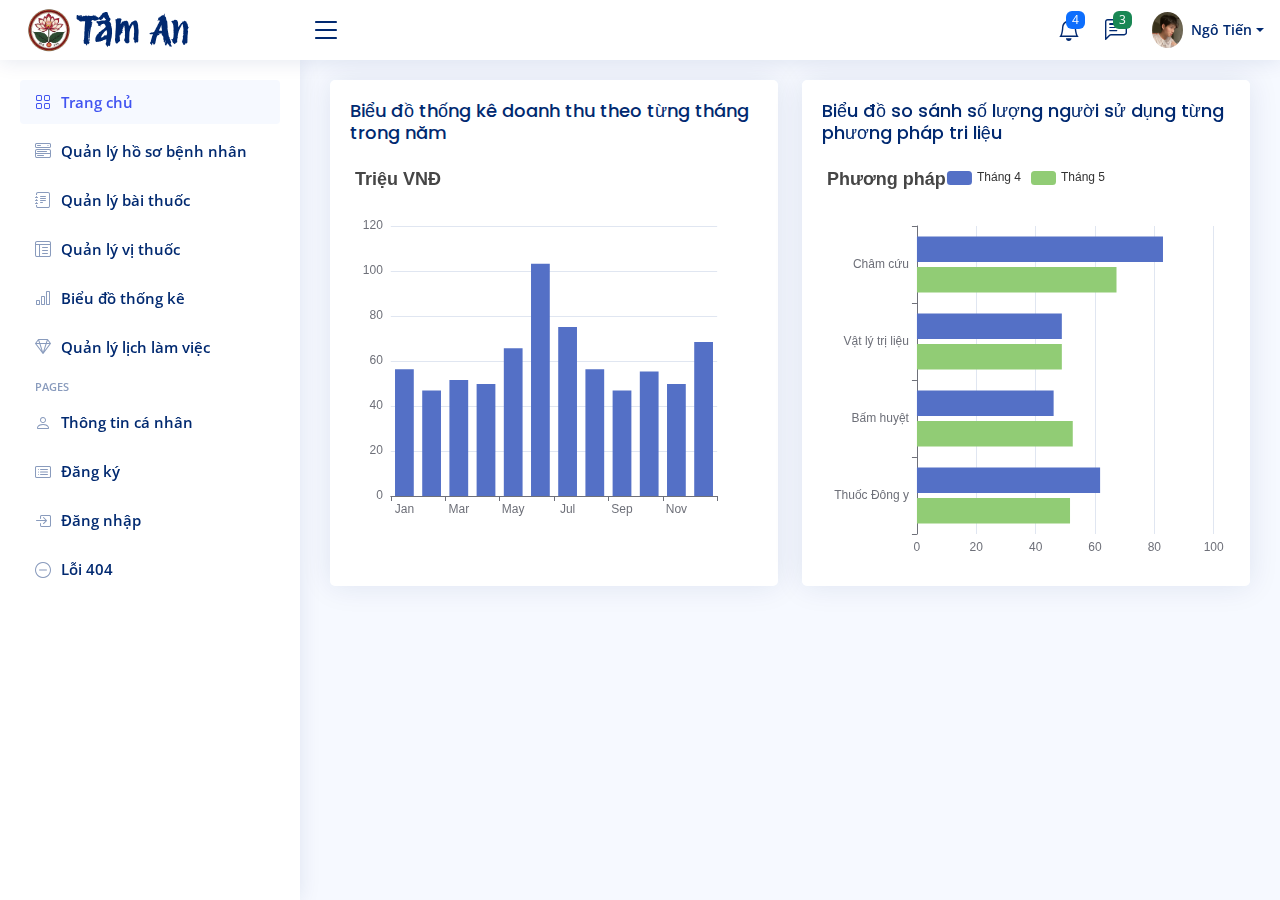
==== commit 74d4c5a9: "Create admin/home" ====
--- a/admin.html
+++ b/admin.html
@@ -339,7 +339,95 @@
 
   <main id="main" class="main">
     <section class="section">
-      
+      <div class="row">
+        <div class="col-lg-6">
+          <div class="card">
+            <div class="card-body">
+              <h5 class="card-title">Biểu đồ thống kê doanh thu theo từng tháng trong năm</h5>
+
+              <!-- Bar Chart -->
+              <div id="barChart" style="min-height: 400px;" class="echart"></div>
+
+              <script>
+                document.addEventListener("DOMContentLoaded", () => {
+                  echarts.init(document.querySelector("#barChart")).setOption({
+                    title: {
+                      text: 'Triệu VNĐ'
+                    },
+                    xAxis: {
+                      type: 'category',
+                      data: ['Jan', 'Feb', 'Mar', 'Apr', 'May', 'Jun', 'Jul', 'Aug', 'Sep', 'Oct', 'Nov', 'Dec']
+                    },
+                    yAxis: {
+                      type: 'value'
+                    },
+                    series: [{
+                      data: [60, 50, 55, 53, 70, 110, 80, 60, 50, 59, 53, 73],
+                      type: 'bar'
+                    }]
+                  });
+                });
+              </script>
+              <!-- End Bar Chart -->
+
+            </div>
+          </div>
+        </div>
+
+        <div class="col-lg-6">
+          <div class="card">
+            <div class="card-body">
+              <h5 class="card-title ">Biểu đồ so sánh số lượng người sử dụng từng phương pháp tri liệu</h5>
+
+              <!-- Vertical Bar Chart -->
+              <div id="verticalBarChart" style="min-height: 400px;" class="echart"></div>
+
+              <script>
+                document.addEventListener("DOMContentLoaded", () => {
+                  echarts.init(document.querySelector("#verticalBarChart")).setOption({
+                    title: {
+                      text: 'Phương pháp'
+                    },
+                    tooltip: {
+                      trigger: 'axis',
+                      axisPointer: {
+                        type: 'shadow'
+                      }
+                    },
+                    legend: {},
+                    grid: {
+                      left: '3%',
+                      right: '4%',
+                      bottom: '3%',
+                      containLabel: true
+                    },
+                    xAxis: {
+                      type: 'value',
+                      boundaryGap: [0, 0.01]
+                    },
+                    yAxis: {
+                      type: 'category',
+                      data: ['Thuốc Đông y', 'Bấm huyệt', 'Vật lý trị liệu', 'Châm cứu']
+                    },
+                    series: [{
+                        name: 'Tháng 4',
+                        type: 'bar',
+                        data: [67, 50, 53, 90]
+                      },
+                      {
+                        name: 'Tháng 5',
+                        type: 'bar',
+                        data: [56, 57, 53, 73]
+                      }
+                    ]
+                  });
+                });
+              </script>
+              <!-- End Vertical Bar Chart -->
+            </div>
+          </div>
+        </div>
+      </div>
     </section>
   </main>
 
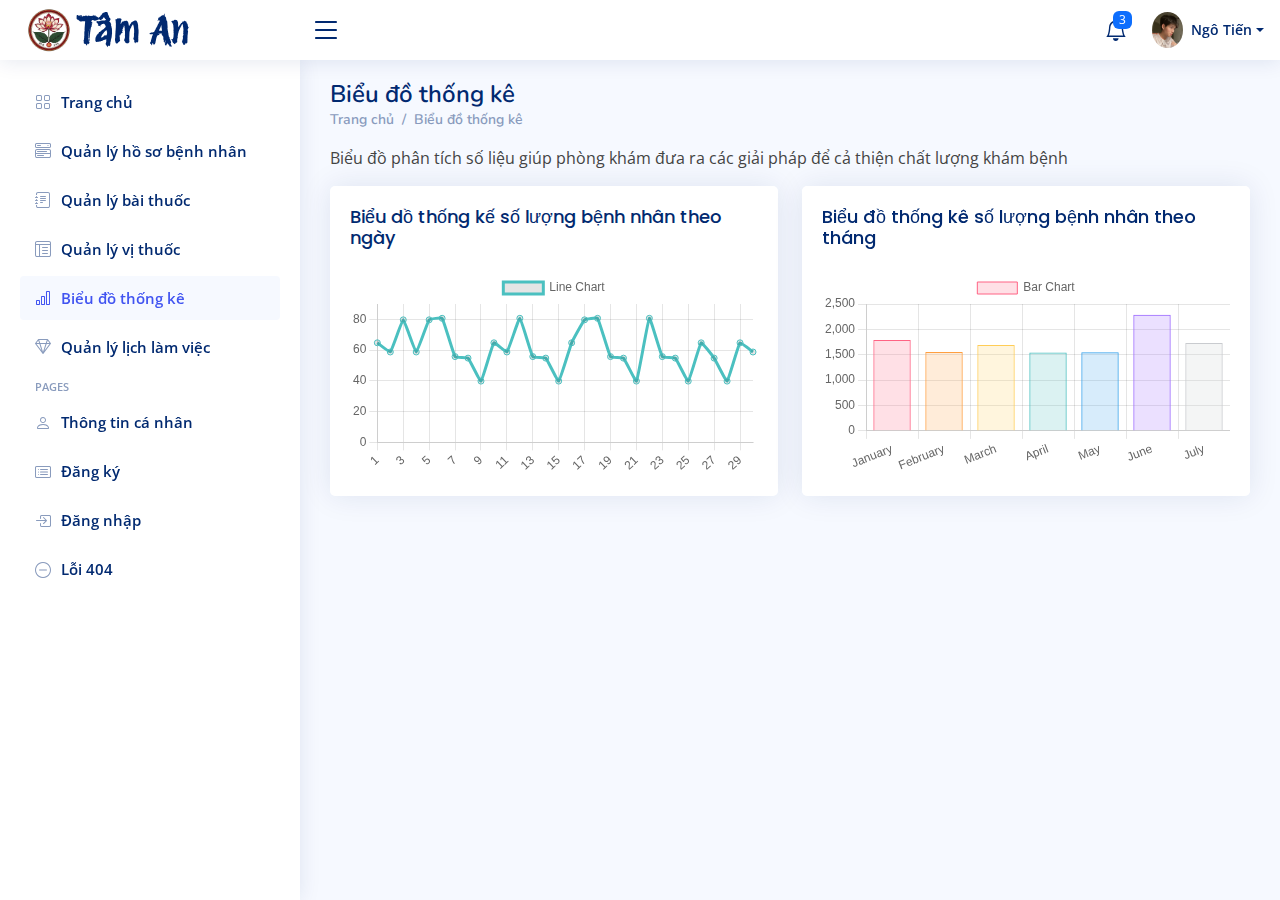
==== commit 563406c9: "Update admin/chart" ====
--- a/admin.html
+++ b/admin.html
@@ -19,11 +19,6 @@
   <!-- Vendor CSS Files -->
   <link href="assets/vendor/bootstrap/css/bootstrap.min.css" rel="stylesheet">
   <link href="assets/vendor/bootstrap-icons/bootstrap-icons.css" rel="stylesheet">
-  <link href="assets/vendor/boxicons/css/boxicons.min.css" rel="stylesheet">
-  <link href="assets/vendor/quill/quill.snow.css" rel="stylesheet">
-  <link href="assets/vendor/quill/quill.bubble.css" rel="stylesheet">
-  <link href="assets/vendor/remixicon/remixicon.css" rel="stylesheet">
-  <link href="assets/vendor/simple-datatables/style.css" rel="stylesheet">
 
   <link href="assets/css/admin.css" rel="stylesheet">
 
@@ -64,25 +59,16 @@
 
           <a class="nav-link nav-icon" href="#" data-bs-toggle="dropdown">
             <i class="bi bi-bell"></i>
-            <span class="badge bg-primary badge-number">4</span>
+            <span class="badge bg-primary badge-number">3</span>
           </a><!-- End Notification Icon -->
 
           <ul class="dropdown-menu dropdown-menu-end dropdown-menu-arrow notifications">
             <li class="dropdown-header">
-              You have 4 new notifications
+              Bạn có 3 thông báo mới
               <a href="#"><span class="badge rounded-pill bg-primary p-2 ms-2">View all</span></a>
             </li>
             <li>
               <hr class="dropdown-divider">
-            </li>
-
-            <li class="notification-item">
-              <i class="bi bi-exclamation-circle text-warning"></i>
-              <div>
-                <h4>Lorem Ipsum</h4>
-                <p>Quae dolorem earum veritatis oditseno</p>
-                <p>30 min. ago</p>
-              </div>
             </li>
 
             <li>
@@ -92,9 +78,9 @@
             <li class="notification-item">
               <i class="bi bi-x-circle text-danger"></i>
               <div>
-                <h4>Atque rerum nesciunt</h4>
-                <p>Quae dolorem earum veritatis oditseno</p>
-                <p>1 hr. ago</p>
+                <h4>Phản hồi xấu</h4>
+                <p>Bệnh nhân Nguyễn Văn A đánh giá dịch vụ khám bệnh kém</p>
+                <p>1 giờ trước</p>
               </div>
             </li>
 
@@ -105,9 +91,9 @@
             <li class="notification-item">
               <i class="bi bi-check-circle text-success"></i>
               <div>
-                <h4>Sit rerum fuga</h4>
-                <p>Quae dolorem earum veritatis oditseno</p>
-                <p>2 hrs. ago</p>
+                <h4>Phản hồi tốt</h4>
+                <p>Bệnh nhân Nguyễn Văn B đánh giá dịch vụ khám bệnh tốt</p>
+                <p>2 giờ trước</p>
               </div>
             </li>
 
@@ -118,9 +104,9 @@
             <li class="notification-item">
               <i class="bi bi-info-circle text-primary"></i>
               <div>
-                <h4>Dicta reprehenderit</h4>
-                <p>Quae dolorem earum veritatis oditseno</p>
-                <p>4 hrs. ago</p>
+                <h4>Khách hàng đặt lịch khám</h4>
+                <p>Khách hàng Nguyễn Văn A</p>
+                <p>4 giờ trước</p>
               </div>
             </li>
 
@@ -128,78 +114,13 @@
               <hr class="dropdown-divider">
             </li>
             <li class="dropdown-footer">
-              <a href="#">Show all notifications</a>
+              <a href="#">Xem tất cả thông báo</a>
             </li>
 
           </ul><!-- End Notification Dropdown Items -->
 
         </li><!-- End Notification Nav -->
 
-        <li class="nav-item dropdown">
-
-          <a class="nav-link nav-icon" href="#" data-bs-toggle="dropdown">
-            <i class="bi bi-chat-left-text"></i>
-            <span class="badge bg-success badge-number">3</span>
-          </a><!-- End Messages Icon -->
-
-          <ul class="dropdown-menu dropdown-menu-end dropdown-menu-arrow messages">
-            <li class="dropdown-header">
-              You have 3 new messages
-              <a href="#"><span class="badge rounded-pill bg-primary p-2 ms-2">View all</span></a>
-            </li>
-            <li>
-              <hr class="dropdown-divider">
-            </li>
-
-            <li class="message-item">
-              <a href="#">
-                <img src="assets/img/messages-1.jpg" alt="" class="rounded-circle">
-                <div>
-                  <h4>Maria Hudson</h4>
-                  <p>Velit asperiores et ducimus soluta repudiandae labore officia est ut...</p>
-                  <p>4 hrs. ago</p>
-                </div>
-              </a>
-            </li>
-            <li>
-              <hr class="dropdown-divider">
-            </li>
-
-            <li class="message-item">
-              <a href="#">
-                <img src="assets/img/messages-2.jpg" alt="" class="rounded-circle">
-                <div>
-                  <h4>Anna Nelson</h4>
-                  <p>Velit asperiores et ducimus soluta repudiandae labore officia est ut...</p>
-                  <p>6 hrs. ago</p>
-                </div>
-              </a>
-            </li>
-            <li>
-              <hr class="dropdown-divider">
-            </li>
-
-            <li class="message-item">
-              <a href="#">
-                <img src="assets/img/messages-3.jpg" alt="" class="rounded-circle">
-                <div>
-                  <h4>David Muldon</h4>
-                  <p>Velit asperiores et ducimus soluta repudiandae labore officia est ut...</p>
-                  <p>8 hrs. ago</p>
-                </div>
-              </a>
-            </li>
-            <li>
-              <hr class="dropdown-divider">
-            </li>
-
-            <li class="dropdown-footer">
-              <a href="#">Show all messages</a>
-            </li>
-
-          </ul><!-- End Messages Dropdown Items -->
-
-        </li><!-- End Messages Nav -->
 
         <li class="nav-item dropdown pe-3">
 
@@ -268,7 +189,7 @@
     <ul class="sidebar-nav" id="sidebar-nav">
 
       <li class="nav-item">
-        <a class="nav-link " href="index.html">
+        <a class="nav-link collapsed" href="index.html">
           <i class="bi bi-grid"></i>
           <span>Trang chủ</span>
         </a>
@@ -293,7 +214,7 @@
       </li><!-- End "VỊ THUỐC" Nav -->
 
       <li class="nav-item">
-        <a class="nav-link collapsed" data-bs-target="#charts-nav" data-bs-toggle="collapse" href="#">
+        <a class="nav-link" data-bs-target="#charts-nav" data-bs-toggle="collapse" href="#">
           <i class="bi bi-bar-chart"></i><span>Biểu đồ thống kê</span></i>
         </a>
       </li><!-- End Charts Nav -->
@@ -338,37 +259,53 @@
   </aside><!-- End Sidebar-->
 
   <main id="main" class="main">
+    <div class="pagetitle">
+      <h1>Biểu đồ thống kê</h1>
+      <nav>
+        <ol class="breadcrumb">
+          <li class="breadcrumb-item"><a href="index.html">Trang chủ</a></li>
+          <li class="breadcrumb-item">Biểu đồ thống kê</li>
+        </ol>
+      </nav>
+    </div><!-- End Page Title -->
+
+    <p>Biểu đồ phân tích số liệu giúp phòng khám đưa ra các giải pháp để cả thiện chất lượng khám bệnh</p>
+
     <section class="section">
       <div class="row">
+
         <div class="col-lg-6">
           <div class="card">
             <div class="card-body">
-              <h5 class="card-title">Biểu đồ thống kê doanh thu theo từng tháng trong năm</h5>
-
-              <!-- Bar Chart -->
-              <div id="barChart" style="min-height: 400px;" class="echart"></div>
-
+              <h5 class="card-title">Biểu dồ thống kế số lượng bệnh nhân theo ngày</h5>
+
+              <!-- Line Chart -->
+              <canvas id="lineChart" style="max-height: 400px;"></canvas>
               <script>
                 document.addEventListener("DOMContentLoaded", () => {
-                  echarts.init(document.querySelector("#barChart")).setOption({
-                    title: {
-                      text: 'Triệu VNĐ'
+                  new Chart(document.querySelector('#lineChart'), {
+                    type: 'line',
+                    data: {
+                      labels: ['1', '2', '3', '4', '5', '6', '7', '8', '9', '10', '11', '12', '13', '14', '15', '16', '17', '18', '19', '20', '21', '22', '23', '24', '25', '26', '27', '28', '29', '30'],
+                      datasets: [{
+                        label: 'Line Chart',
+                        data: [65, 59, 80, 59, 80, 81, 56, 55, 40, 65, 59, 81, 56, 55, 40, 65, 80, 81, 56, 55, 40, 81, 56, 55, 40, 65, 55, 40, 65, 59],
+                        fill: false,
+                        borderColor: 'rgb(75, 192, 192)',
+                        tension: 0.1
+                      }]
                     },
-                    xAxis: {
-                      type: 'category',
-                      data: ['Jan', 'Feb', 'Mar', 'Apr', 'May', 'Jun', 'Jul', 'Aug', 'Sep', 'Oct', 'Nov', 'Dec']
-                    },
-                    yAxis: {
-                      type: 'value'
-                    },
-                    series: [{
-                      data: [60, 50, 55, 53, 70, 110, 80, 60, 50, 59, 53, 73],
-                      type: 'bar'
-                    }]
+                    options: {
+                      scales: {
+                        y: {
+                          beginAtZero: true
+                        }
+                      }
+                    }
                   });
                 });
               </script>
-              <!-- End Bar Chart -->
+              <!-- End Line CHart -->
 
             </div>
           </div>
@@ -377,69 +314,66 @@
         <div class="col-lg-6">
           <div class="card">
             <div class="card-body">
-              <h5 class="card-title ">Biểu đồ so sánh số lượng người sử dụng từng phương pháp tri liệu</h5>
-
-              <!-- Vertical Bar Chart -->
-              <div id="verticalBarChart" style="min-height: 400px;" class="echart"></div>
-
+              <h5 class="card-title">Biểu đồ thống kê số lượng bệnh nhân theo tháng</h5>
+
+              <!-- Bar Chart -->
+              <canvas id="barChart" style="max-height: 400px;"></canvas>
               <script>
                 document.addEventListener("DOMContentLoaded", () => {
-                  echarts.init(document.querySelector("#verticalBarChart")).setOption({
-                    title: {
-                      text: 'Phương pháp'
+                  new Chart(document.querySelector('#barChart'), {
+                    type: 'bar',
+                    data: {
+                      labels: ['January', 'February', 'March', 'April', 'May', 'June', 'July'],
+                      datasets: [{
+                        label: 'Bar Chart',
+                        data: [1800, 1562, 1700, 1550, 1556, 2300, 1740],
+                        backgroundColor: [
+                          'rgba(255, 99, 132, 0.2)',
+                          'rgba(255, 159, 64, 0.2)',
+                          'rgba(255, 205, 86, 0.2)',
+                          'rgba(75, 192, 192, 0.2)',
+                          'rgba(54, 162, 235, 0.2)',
+                          'rgba(153, 102, 255, 0.2)',
+                          'rgba(201, 203, 207, 0.2)'
+                        ],
+                        borderColor: [
+                          'rgb(255, 99, 132)',
+                          'rgb(255, 159, 64)',
+                          'rgb(255, 205, 86)',
+                          'rgb(75, 192, 192)',
+                          'rgb(54, 162, 235)',
+                          'rgb(153, 102, 255)',
+                          'rgb(201, 203, 207)'
+                        ],
+                        borderWidth: 1
+                      }]
                     },
-                    tooltip: {
-                      trigger: 'axis',
-                      axisPointer: {
-                        type: 'shadow'
+                    options: {
+                      scales: {
+                        y: {
+                          beginAtZero: true
+                        }
                       }
-                    },
-                    legend: {},
-                    grid: {
-                      left: '3%',
-                      right: '4%',
-                      bottom: '3%',
-                      containLabel: true
-                    },
-                    xAxis: {
-                      type: 'value',
-                      boundaryGap: [0, 0.01]
-                    },
-                    yAxis: {
-                      type: 'category',
-                      data: ['Thuốc Đông y', 'Bấm huyệt', 'Vật lý trị liệu', 'Châm cứu']
-                    },
-                    series: [{
-                        name: 'Tháng 4',
-                        type: 'bar',
-                        data: [67, 50, 53, 90]
-                      },
-                      {
-                        name: 'Tháng 5',
-                        type: 'bar',
-                        data: [56, 57, 53, 73]
-                      }
-                    ]
+                    }
                   });
                 });
               </script>
-              <!-- End Vertical Bar Chart -->
+              <!-- End Bar CHart -->
+
             </div>
           </div>
         </div>
+
       </div>
     </section>
-  </main>
-
-<!-- Vendor JS Files -->
-<script src="assets/vendor/apexcharts/apexcharts.min.js"></script>
-<script src="assets/vendor/bootstrap/js/bootstrap.bundle.min.js"></script>
-<script src="assets/vendor/chart.js/chart.umd.js"></script>
-<script src="assets/vendor/echarts/echarts.min.js"></script>
-<script src="assets/vendor/quill/quill.min.js"></script>
-<script src="assets/vendor/simple-datatables/simple-datatables.js"></script>
-<script src="assets/vendor/tinymce/tinymce.min.js"></script>
-<script src="assets/vendor/php-email-form/validate.js"></script>
+
+  </main><!-- End #main -->
+
+
+  <!-- Vendor JS Files -->
+  <script src="assets/vendor/bootstrap/js/bootstrap.bundle.min.js"></script>
+  <script src="assets/vendor/chart.js/chart.umd.js"></script>
+  <script src="assets/vendor/echarts/echarts.min.js"></script>
 
   <!-- Template Main JS File -->
   <script src="assets/js/main.js"></script>
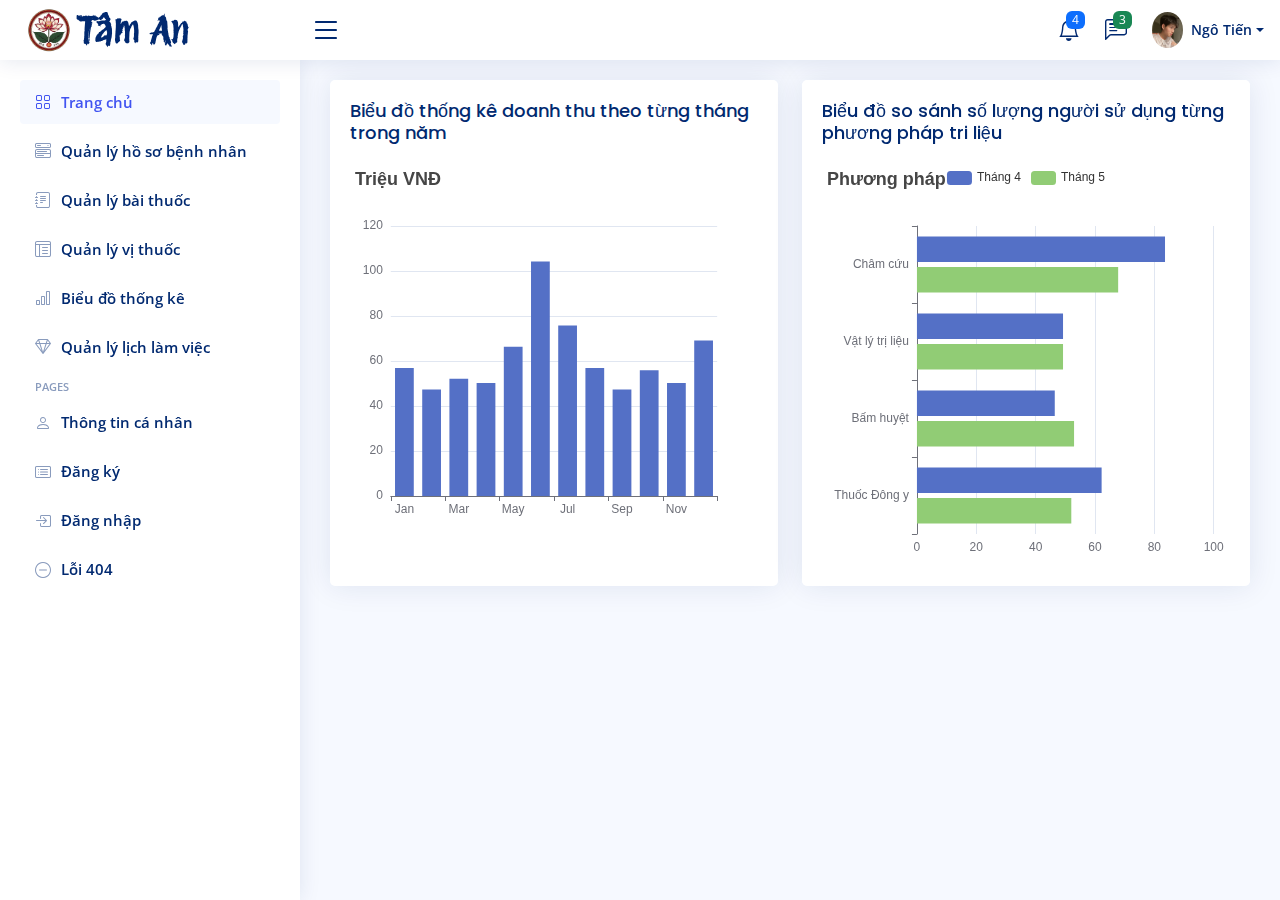
==== commit 007c9054: "Merge admin/home" ====
--- a/admin.html
+++ b/admin.html
@@ -19,6 +19,11 @@
   <!-- Vendor CSS Files -->
   <link href="assets/vendor/bootstrap/css/bootstrap.min.css" rel="stylesheet">
   <link href="assets/vendor/bootstrap-icons/bootstrap-icons.css" rel="stylesheet">
+  <link href="assets/vendor/boxicons/css/boxicons.min.css" rel="stylesheet">
+  <link href="assets/vendor/quill/quill.snow.css" rel="stylesheet">
+  <link href="assets/vendor/quill/quill.bubble.css" rel="stylesheet">
+  <link href="assets/vendor/remixicon/remixicon.css" rel="stylesheet">
+  <link href="assets/vendor/simple-datatables/style.css" rel="stylesheet">
 
   <link href="assets/css/admin.css" rel="stylesheet">
 
@@ -59,16 +64,25 @@
 
           <a class="nav-link nav-icon" href="#" data-bs-toggle="dropdown">
             <i class="bi bi-bell"></i>
-            <span class="badge bg-primary badge-number">3</span>
+            <span class="badge bg-primary badge-number">4</span>
           </a><!-- End Notification Icon -->
 
           <ul class="dropdown-menu dropdown-menu-end dropdown-menu-arrow notifications">
             <li class="dropdown-header">
-              Bạn có 3 thông báo mới
+              You have 4 new notifications
               <a href="#"><span class="badge rounded-pill bg-primary p-2 ms-2">View all</span></a>
             </li>
             <li>
               <hr class="dropdown-divider">
+            </li>
+
+            <li class="notification-item">
+              <i class="bi bi-exclamation-circle text-warning"></i>
+              <div>
+                <h4>Lorem Ipsum</h4>
+                <p>Quae dolorem earum veritatis oditseno</p>
+                <p>30 min. ago</p>
+              </div>
             </li>
 
             <li>
@@ -78,9 +92,9 @@
             <li class="notification-item">
               <i class="bi bi-x-circle text-danger"></i>
               <div>
-                <h4>Phản hồi xấu</h4>
-                <p>Bệnh nhân Nguyễn Văn A đánh giá dịch vụ khám bệnh kém</p>
-                <p>1 giờ trước</p>
+                <h4>Atque rerum nesciunt</h4>
+                <p>Quae dolorem earum veritatis oditseno</p>
+                <p>1 hr. ago</p>
               </div>
             </li>
 
@@ -91,9 +105,9 @@
             <li class="notification-item">
               <i class="bi bi-check-circle text-success"></i>
               <div>
-                <h4>Phản hồi tốt</h4>
-                <p>Bệnh nhân Nguyễn Văn B đánh giá dịch vụ khám bệnh tốt</p>
-                <p>2 giờ trước</p>
+                <h4>Sit rerum fuga</h4>
+                <p>Quae dolorem earum veritatis oditseno</p>
+                <p>2 hrs. ago</p>
               </div>
             </li>
 
@@ -104,9 +118,9 @@
             <li class="notification-item">
               <i class="bi bi-info-circle text-primary"></i>
               <div>
-                <h4>Khách hàng đặt lịch khám</h4>
-                <p>Khách hàng Nguyễn Văn A</p>
-                <p>4 giờ trước</p>
+                <h4>Dicta reprehenderit</h4>
+                <p>Quae dolorem earum veritatis oditseno</p>
+                <p>4 hrs. ago</p>
               </div>
             </li>
 
@@ -114,13 +128,78 @@
               <hr class="dropdown-divider">
             </li>
             <li class="dropdown-footer">
-              <a href="#">Xem tất cả thông báo</a>
+              <a href="#">Show all notifications</a>
             </li>
 
           </ul><!-- End Notification Dropdown Items -->
 
         </li><!-- End Notification Nav -->
 
+        <li class="nav-item dropdown">
+
+          <a class="nav-link nav-icon" href="#" data-bs-toggle="dropdown">
+            <i class="bi bi-chat-left-text"></i>
+            <span class="badge bg-success badge-number">3</span>
+          </a><!-- End Messages Icon -->
+
+          <ul class="dropdown-menu dropdown-menu-end dropdown-menu-arrow messages">
+            <li class="dropdown-header">
+              You have 3 new messages
+              <a href="#"><span class="badge rounded-pill bg-primary p-2 ms-2">View all</span></a>
+            </li>
+            <li>
+              <hr class="dropdown-divider">
+            </li>
+
+            <li class="message-item">
+              <a href="#">
+                <img src="assets/img/messages-1.jpg" alt="" class="rounded-circle">
+                <div>
+                  <h4>Maria Hudson</h4>
+                  <p>Velit asperiores et ducimus soluta repudiandae labore officia est ut...</p>
+                  <p>4 hrs. ago</p>
+                </div>
+              </a>
+            </li>
+            <li>
+              <hr class="dropdown-divider">
+            </li>
+
+            <li class="message-item">
+              <a href="#">
+                <img src="assets/img/messages-2.jpg" alt="" class="rounded-circle">
+                <div>
+                  <h4>Anna Nelson</h4>
+                  <p>Velit asperiores et ducimus soluta repudiandae labore officia est ut...</p>
+                  <p>6 hrs. ago</p>
+                </div>
+              </a>
+            </li>
+            <li>
+              <hr class="dropdown-divider">
+            </li>
+
+            <li class="message-item">
+              <a href="#">
+                <img src="assets/img/messages-3.jpg" alt="" class="rounded-circle">
+                <div>
+                  <h4>David Muldon</h4>
+                  <p>Velit asperiores et ducimus soluta repudiandae labore officia est ut...</p>
+                  <p>8 hrs. ago</p>
+                </div>
+              </a>
+            </li>
+            <li>
+              <hr class="dropdown-divider">
+            </li>
+
+            <li class="dropdown-footer">
+              <a href="#">Show all messages</a>
+            </li>
+
+          </ul><!-- End Messages Dropdown Items -->
+
+        </li><!-- End Messages Nav -->
 
         <li class="nav-item dropdown pe-3">
 
@@ -189,7 +268,7 @@
     <ul class="sidebar-nav" id="sidebar-nav">
 
       <li class="nav-item">
-        <a class="nav-link collapsed" href="index.html">
+        <a class="nav-link " href="index.html">
           <i class="bi bi-grid"></i>
           <span>Trang chủ</span>
         </a>
@@ -214,7 +293,7 @@
       </li><!-- End "VỊ THUỐC" Nav -->
 
       <li class="nav-item">
-        <a class="nav-link" data-bs-target="#charts-nav" data-bs-toggle="collapse" href="#">
+        <a class="nav-link collapsed" data-bs-target="#charts-nav" data-bs-toggle="collapse" href="#">
           <i class="bi bi-bar-chart"></i><span>Biểu đồ thống kê</span></i>
         </a>
       </li><!-- End Charts Nav -->
@@ -259,53 +338,37 @@
   </aside><!-- End Sidebar-->
 
   <main id="main" class="main">
-    <div class="pagetitle">
-      <h1>Biểu đồ thống kê</h1>
-      <nav>
-        <ol class="breadcrumb">
-          <li class="breadcrumb-item"><a href="index.html">Trang chủ</a></li>
-          <li class="breadcrumb-item">Biểu đồ thống kê</li>
-        </ol>
-      </nav>
-    </div><!-- End Page Title -->
-
-    <p>Biểu đồ phân tích số liệu giúp phòng khám đưa ra các giải pháp để cả thiện chất lượng khám bệnh</p>
-
     <section class="section">
       <div class="row">
-
         <div class="col-lg-6">
           <div class="card">
             <div class="card-body">
-              <h5 class="card-title">Biểu dồ thống kế số lượng bệnh nhân theo ngày</h5>
-
-              <!-- Line Chart -->
-              <canvas id="lineChart" style="max-height: 400px;"></canvas>
+              <h5 class="card-title">Biểu đồ thống kê doanh thu theo từng tháng trong năm</h5>
+
+              <!-- Bar Chart -->
+              <div id="barChart" style="min-height: 400px;" class="echart"></div>
+
               <script>
                 document.addEventListener("DOMContentLoaded", () => {
-                  new Chart(document.querySelector('#lineChart'), {
-                    type: 'line',
-                    data: {
-                      labels: ['1', '2', '3', '4', '5', '6', '7', '8', '9', '10', '11', '12', '13', '14', '15', '16', '17', '18', '19', '20', '21', '22', '23', '24', '25', '26', '27', '28', '29', '30'],
-                      datasets: [{
-                        label: 'Line Chart',
-                        data: [65, 59, 80, 59, 80, 81, 56, 55, 40, 65, 59, 81, 56, 55, 40, 65, 80, 81, 56, 55, 40, 81, 56, 55, 40, 65, 55, 40, 65, 59],
-                        fill: false,
-                        borderColor: 'rgb(75, 192, 192)',
-                        tension: 0.1
-                      }]
-                    },
-                    options: {
-                      scales: {
-                        y: {
-                          beginAtZero: true
-                        }
-                      }
-                    }
+                  echarts.init(document.querySelector("#barChart")).setOption({
+                    title: {
+                      text: 'Triệu VNĐ'
+                    },
+                    xAxis: {
+                      type: 'category',
+                      data: ['Jan', 'Feb', 'Mar', 'Apr', 'May', 'Jun', 'Jul', 'Aug', 'Sep', 'Oct', 'Nov', 'Dec']
+                    },
+                    yAxis: {
+                      type: 'value'
+                    },
+                    series: [{
+                      data: [60, 50, 55, 53, 70, 110, 80, 60, 50, 59, 53, 73],
+                      type: 'bar'
+                    }]
                   });
                 });
               </script>
-              <!-- End Line CHart -->
+              <!-- End Bar Chart -->
 
             </div>
           </div>
@@ -314,66 +377,69 @@
         <div class="col-lg-6">
           <div class="card">
             <div class="card-body">
-              <h5 class="card-title">Biểu đồ thống kê số lượng bệnh nhân theo tháng</h5>
-
-              <!-- Bar Chart -->
-              <canvas id="barChart" style="max-height: 400px;"></canvas>
+              <h5 class="card-title ">Biểu đồ so sánh số lượng người sử dụng từng phương pháp tri liệu</h5>
+
+              <!-- Vertical Bar Chart -->
+              <div id="verticalBarChart" style="min-height: 400px;" class="echart"></div>
+
               <script>
                 document.addEventListener("DOMContentLoaded", () => {
-                  new Chart(document.querySelector('#barChart'), {
-                    type: 'bar',
-                    data: {
-                      labels: ['January', 'February', 'March', 'April', 'May', 'June', 'July'],
-                      datasets: [{
-                        label: 'Bar Chart',
-                        data: [1800, 1562, 1700, 1550, 1556, 2300, 1740],
-                        backgroundColor: [
-                          'rgba(255, 99, 132, 0.2)',
-                          'rgba(255, 159, 64, 0.2)',
-                          'rgba(255, 205, 86, 0.2)',
-                          'rgba(75, 192, 192, 0.2)',
-                          'rgba(54, 162, 235, 0.2)',
-                          'rgba(153, 102, 255, 0.2)',
-                          'rgba(201, 203, 207, 0.2)'
-                        ],
-                        borderColor: [
-                          'rgb(255, 99, 132)',
-                          'rgb(255, 159, 64)',
-                          'rgb(255, 205, 86)',
-                          'rgb(75, 192, 192)',
-                          'rgb(54, 162, 235)',
-                          'rgb(153, 102, 255)',
-                          'rgb(201, 203, 207)'
-                        ],
-                        borderWidth: 1
-                      }]
-                    },
-                    options: {
-                      scales: {
-                        y: {
-                          beginAtZero: true
-                        }
+                  echarts.init(document.querySelector("#verticalBarChart")).setOption({
+                    title: {
+                      text: 'Phương pháp'
+                    },
+                    tooltip: {
+                      trigger: 'axis',
+                      axisPointer: {
+                        type: 'shadow'
                       }
-                    }
+                    },
+                    legend: {},
+                    grid: {
+                      left: '3%',
+                      right: '4%',
+                      bottom: '3%',
+                      containLabel: true
+                    },
+                    xAxis: {
+                      type: 'value',
+                      boundaryGap: [0, 0.01]
+                    },
+                    yAxis: {
+                      type: 'category',
+                      data: ['Thuốc Đông y', 'Bấm huyệt', 'Vật lý trị liệu', 'Châm cứu']
+                    },
+                    series: [{
+                        name: 'Tháng 4',
+                        type: 'bar',
+                        data: [67, 50, 53, 90]
+                      },
+                      {
+                        name: 'Tháng 5',
+                        type: 'bar',
+                        data: [56, 57, 53, 73]
+                      }
+                    ]
                   });
                 });
               </script>
-              <!-- End Bar CHart -->
-
+              <!-- End Vertical Bar Chart -->
             </div>
           </div>
         </div>
-
       </div>
     </section>
-
-  </main><!-- End #main -->
-
-
-  <!-- Vendor JS Files -->
-  <script src="assets/vendor/bootstrap/js/bootstrap.bundle.min.js"></script>
-  <script src="assets/vendor/chart.js/chart.umd.js"></script>
-  <script src="assets/vendor/echarts/echarts.min.js"></script>
+  </main>
+
+<!-- Vendor JS Files -->
+<script src="assets/vendor/apexcharts/apexcharts.min.js"></script>
+<script src="assets/vendor/bootstrap/js/bootstrap.bundle.min.js"></script>
+<script src="assets/vendor/chart.js/chart.umd.js"></script>
+<script src="assets/vendor/echarts/echarts.min.js"></script>
+<script src="assets/vendor/quill/quill.min.js"></script>
+<script src="assets/vendor/simple-datatables/simple-datatables.js"></script>
+<script src="assets/vendor/tinymce/tinymce.min.js"></script>
+<script src="assets/vendor/php-email-form/validate.js"></script>
 
   <!-- Template Main JS File -->
   <script src="assets/js/main.js"></script>
--- a/assets/vendor/quill/quill.snow.css
+++ b/assets/vendor/quill/quill.snow.css
@@ -0,0 +1,945 @@
+/*!
+ * Quill Editor v1.3.7
+ * https://quilljs.com/
+ * Copyright (c) 2014, Jason Chen
+ * Copyright (c) 2013, salesforce.com
+ */
+.ql-container {
+  box-sizing: border-box;
+  font-family: Helvetica, Arial, sans-serif;
+  font-size: 13px;
+  height: 100%;
+  margin: 0px;
+  position: relative;
+}
+.ql-container.ql-disabled .ql-tooltip {
+  visibility: hidden;
+}
+.ql-container.ql-disabled .ql-editor ul[data-checked] > li::before {
+  pointer-events: none;
+}
+.ql-clipboard {
+  left: -100000px;
+  height: 1px;
+  overflow-y: hidden;
+  position: absolute;
+  top: 50%;
+}
+.ql-clipboard p {
+  margin: 0;
+  padding: 0;
+}
+.ql-editor {
+  box-sizing: border-box;
+  line-height: 1.42;
+  height: 100%;
+  outline: none;
+  overflow-y: auto;
+  padding: 12px 15px;
+  tab-size: 4;
+  -moz-tab-size: 4;
+  text-align: left;
+  white-space: pre-wrap;
+  word-wrap: break-word;
+}
+.ql-editor > * {
+  cursor: text;
+}
+.ql-editor p,
+.ql-editor ol,
+.ql-editor ul,
+.ql-editor pre,
+.ql-editor blockquote,
+.ql-editor h1,
+.ql-editor h2,
+.ql-editor h3,
+.ql-editor h4,
+.ql-editor h5,
+.ql-editor h6 {
+  margin: 0;
+  padding: 0;
+  counter-reset: list-1 list-2 list-3 list-4 list-5 list-6 list-7 list-8 list-9;
+}
+.ql-editor ol,
+.ql-editor ul {
+  padding-left: 1.5em;
+}
+.ql-editor ol > li,
+.ql-editor ul > li {
+  list-style-type: none;
+}
+.ql-editor ul > li::before {
+  content: '\2022';
+}
+.ql-editor ul[data-checked=true],
+.ql-editor ul[data-checked=false] {
+  pointer-events: none;
+}
+.ql-editor ul[data-checked=true] > li *,
+.ql-editor ul[data-checked=false] > li * {
+  pointer-events: all;
+}
+.ql-editor ul[data-checked=true] > li::before,
+.ql-editor ul[data-checked=false] > li::before {
+  color: #777;
+  cursor: pointer;
+  pointer-events: all;
+}
+.ql-editor ul[data-checked=true] > li::before {
+  content: '\2611';
+}
+.ql-editor ul[data-checked=false] > li::before {
+  content: '\2610';
+}
+.ql-editor li::before {
+  display: inline-block;
+  white-space: nowrap;
+  width: 1.2em;
+}
+.ql-editor li:not(.ql-direction-rtl)::before {
+  margin-left: -1.5em;
+  margin-right: 0.3em;
+  text-align: right;
+}
+.ql-editor li.ql-direction-rtl::before {
+  margin-left: 0.3em;
+  margin-right: -1.5em;
+}
+.ql-editor ol li:not(.ql-direction-rtl),
+.ql-editor ul li:not(.ql-direction-rtl) {
+  padding-left: 1.5em;
+}
+.ql-editor ol li.ql-direction-rtl,
+.ql-editor ul li.ql-direction-rtl {
+  padding-right: 1.5em;
+}
+.ql-editor ol li {
+  counter-reset: list-1 list-2 list-3 list-4 list-5 list-6 list-7 list-8 list-9;
+  counter-increment: list-0;
+}
+.ql-editor ol li:before {
+  content: counter(list-0, decimal) '. ';
+}
+.ql-editor ol li.ql-indent-1 {
+  counter-increment: list-1;
+}
+.ql-editor ol li.ql-indent-1:before {
+  content: counter(list-1, lower-alpha) '. ';
+}
+.ql-editor ol li.ql-indent-1 {
+  counter-reset: list-2 list-3 list-4 list-5 list-6 list-7 list-8 list-9;
+}
+.ql-editor ol li.ql-indent-2 {
+  counter-increment: list-2;
+}
+.ql-editor ol li.ql-indent-2:before {
+  content: counter(list-2, lower-roman) '. ';
+}
+.ql-editor ol li.ql-indent-2 {
+  counter-reset: list-3 list-4 list-5 list-6 list-7 list-8 list-9;
+}
+.ql-editor ol li.ql-indent-3 {
+  counter-increment: list-3;
+}
+.ql-editor ol li.ql-indent-3:before {
+  content: counter(list-3, decimal) '. ';
+}
+.ql-editor ol li.ql-indent-3 {
+  counter-reset: list-4 list-5 list-6 list-7 list-8 list-9;
+}
+.ql-editor ol li.ql-indent-4 {
+  counter-increment: list-4;
+}
+.ql-editor ol li.ql-indent-4:before {
+  content: counter(list-4, lower-alpha) '. ';
+}
+.ql-editor ol li.ql-indent-4 {
+  counter-reset: list-5 list-6 list-7 list-8 list-9;
+}
+.ql-editor ol li.ql-indent-5 {
+  counter-increment: list-5;
+}
+.ql-editor ol li.ql-indent-5:before {
+  content: counter(list-5, lower-roman) '. ';
+}
+.ql-editor ol li.ql-indent-5 {
+  counter-reset: list-6 list-7 list-8 list-9;
+}
+.ql-editor ol li.ql-indent-6 {
+  counter-increment: list-6;
+}
+.ql-editor ol li.ql-indent-6:before {
+  content: counter(list-6, decimal) '. ';
+}
+.ql-editor ol li.ql-indent-6 {
+  counter-reset: list-7 list-8 list-9;
+}
+.ql-editor ol li.ql-indent-7 {
+  counter-increment: list-7;
+}
+.ql-editor ol li.ql-indent-7:before {
+  content: counter(list-7, lower-alpha) '. ';
+}
+.ql-editor ol li.ql-indent-7 {
+  counter-reset: list-8 list-9;
+}
+.ql-editor ol li.ql-indent-8 {
+  counter-increment: list-8;
+}
+.ql-editor ol li.ql-indent-8:before {
+  content: counter(list-8, lower-roman) '. ';
+}
+.ql-editor ol li.ql-indent-8 {
+  counter-reset: list-9;
+}
+.ql-editor ol li.ql-indent-9 {
+  counter-increment: list-9;
+}
+.ql-editor ol li.ql-indent-9:before {
+  content: counter(list-9, decimal) '. ';
+}
+.ql-editor .ql-indent-1:not(.ql-direction-rtl) {
+  padding-left: 3em;
+}
+.ql-editor li.ql-indent-1:not(.ql-direction-rtl) {
+  padding-left: 4.5em;
+}
+.ql-editor .ql-indent-1.ql-direction-rtl.ql-align-right {
+  padding-right: 3em;
+}
+.ql-editor li.ql-indent-1.ql-direction-rtl.ql-align-right {
+  padding-right: 4.5em;
+}
+.ql-editor .ql-indent-2:not(.ql-direction-rtl) {
+  padding-left: 6em;
+}
+.ql-editor li.ql-indent-2:not(.ql-direction-rtl) {
+  padding-left: 7.5em;
+}
+.ql-editor .ql-indent-2.ql-direction-rtl.ql-align-right {
+  padding-right: 6em;
+}
+.ql-editor li.ql-indent-2.ql-direction-rtl.ql-align-right {
+  padding-right: 7.5em;
+}
+.ql-editor .ql-indent-3:not(.ql-direction-rtl) {
+  padding-left: 9em;
+}
+.ql-editor li.ql-indent-3:not(.ql-direction-rtl) {
+  padding-left: 10.5em;
+}
+.ql-editor .ql-indent-3.ql-direction-rtl.ql-align-right {
+  padding-right: 9em;
+}
+.ql-editor li.ql-indent-3.ql-direction-rtl.ql-align-right {
+  padding-right: 10.5em;
+}
+.ql-editor .ql-indent-4:not(.ql-direction-rtl) {
+  padding-left: 12em;
+}
+.ql-editor li.ql-indent-4:not(.ql-direction-rtl) {
+  padding-left: 13.5em;
+}
+.ql-editor .ql-indent-4.ql-direction-rtl.ql-align-right {
+  padding-right: 12em;
+}
+.ql-editor li.ql-indent-4.ql-direction-rtl.ql-align-right {
+  padding-right: 13.5em;
+}
+.ql-editor .ql-indent-5:not(.ql-direction-rtl) {
+  padding-left: 15em;
+}
+.ql-editor li.ql-indent-5:not(.ql-direction-rtl) {
+  padding-left: 16.5em;
+}
+.ql-editor .ql-indent-5.ql-direction-rtl.ql-align-right {
+  padding-right: 15em;
+}
+.ql-editor li.ql-indent-5.ql-direction-rtl.ql-align-right {
+  padding-right: 16.5em;
+}
+.ql-editor .ql-indent-6:not(.ql-direction-rtl) {
+  padding-left: 18em;
+}
+.ql-editor li.ql-indent-6:not(.ql-direction-rtl) {
+  padding-left: 19.5em;
+}
+.ql-editor .ql-indent-6.ql-direction-rtl.ql-align-right {
+  padding-right: 18em;
+}
+.ql-editor li.ql-indent-6.ql-direction-rtl.ql-align-right {
+  padding-right: 19.5em;
+}
+.ql-editor .ql-indent-7:not(.ql-direction-rtl) {
+  padding-left: 21em;
+}
+.ql-editor li.ql-indent-7:not(.ql-direction-rtl) {
+  padding-left: 22.5em;
+}
+.ql-editor .ql-indent-7.ql-direction-rtl.ql-align-right {
+  padding-right: 21em;
+}
+.ql-editor li.ql-indent-7.ql-direction-rtl.ql-align-right {
+  padding-right: 22.5em;
+}
+.ql-editor .ql-indent-8:not(.ql-direction-rtl) {
+  padding-left: 24em;
+}
+.ql-editor li.ql-indent-8:not(.ql-direction-rtl) {
+  padding-left: 25.5em;
+}
+.ql-editor .ql-indent-8.ql-direction-rtl.ql-align-right {
+  padding-right: 24em;
+}
+.ql-editor li.ql-indent-8.ql-direction-rtl.ql-align-right {
+  padding-right: 25.5em;
+}
+.ql-editor .ql-indent-9:not(.ql-direction-rtl) {
+  padding-left: 27em;
+}
+.ql-editor li.ql-indent-9:not(.ql-direction-rtl) {
+  padding-left: 28.5em;
+}
+.ql-editor .ql-indent-9.ql-direction-rtl.ql-align-right {
+  padding-right: 27em;
+}
+.ql-editor li.ql-indent-9.ql-direction-rtl.ql-align-right {
+  padding-right: 28.5em;
+}
+.ql-editor .ql-video {
+  display: block;
+  max-width: 100%;
+}
+.ql-editor .ql-video.ql-align-center {
+  margin: 0 auto;
+}
+.ql-editor .ql-video.ql-align-right {
+  margin: 0 0 0 auto;
+}
+.ql-editor .ql-bg-black {
+  background-color: #000;
+}
+.ql-editor .ql-bg-red {
+  background-color: #e60000;
+}
+.ql-editor .ql-bg-orange {
+  background-color: #f90;
+}
+.ql-editor .ql-bg-yellow {
+  background-color: #ff0;
+}
+.ql-editor .ql-bg-green {
+  background-color: #008a00;
+}
+.ql-editor .ql-bg-blue {
+  background-color: #06c;
+}
+.ql-editor .ql-bg-purple {
+  background-color: #93f;
+}
+.ql-editor .ql-color-white {
+  color: #fff;
+}
+.ql-editor .ql-color-red {
+  color: #e60000;
+}
+.ql-editor .ql-color-orange {
+  color: #f90;
+}
+.ql-editor .ql-color-yellow {
+  color: #ff0;
+}
+.ql-editor .ql-color-green {
+  color: #008a00;
+}
+.ql-editor .ql-color-blue {
+  color: #06c;
+}
+.ql-editor .ql-color-purple {
+  color: #93f;
+}
+.ql-editor .ql-font-serif {
+  font-family: Georgia, Times New Roman, serif;
+}
+.ql-editor .ql-font-monospace {
+  font-family: Monaco, Courier New, monospace;
+}
+.ql-editor .ql-size-small {
+  font-size: 0.75em;
+}
+.ql-editor .ql-size-large {
+  font-size: 1.5em;
+}
+.ql-editor .ql-size-huge {
+  font-size: 2.5em;
+}
+.ql-editor .ql-direction-rtl {
+  direction: rtl;
+  text-align: inherit;
+}
+.ql-editor .ql-align-center {
+  text-align: center;
+}
+.ql-editor .ql-align-justify {
+  text-align: justify;
+}
+.ql-editor .ql-align-right {
+  text-align: right;
+}
+.ql-editor.ql-blank::before {
+  color: rgba(0,0,0,0.6);
+  content: attr(data-placeholder);
+  font-style: italic;
+  left: 15px;
+  pointer-events: none;
+  position: absolute;
+  right: 15px;
+}
+.ql-snow.ql-toolbar:after,
+.ql-snow .ql-toolbar:after {
+  clear: both;
+  content: '';
+  display: table;
+}
+.ql-snow.ql-toolbar button,
+.ql-snow .ql-toolbar button {
+  background: none;
+  border: none;
+  cursor: pointer;
+  display: inline-block;
+  float: left;
+  height: 24px;
+  padding: 3px 5px;
+  width: 28px;
+}
+.ql-snow.ql-toolbar button svg,
+.ql-snow .ql-toolbar button svg {
+  float: left;
+  height: 100%;
+}
+.ql-snow.ql-toolbar button:active:hover,
+.ql-snow .ql-toolbar button:active:hover {
+  outline: none;
+}
+.ql-snow.ql-toolbar input.ql-image[type=file],
+.ql-snow .ql-toolbar input.ql-image[type=file] {
+  display: none;
+}
+.ql-snow.ql-toolbar button:hover,
+.ql-snow .ql-toolbar button:hover,
+.ql-snow.ql-toolbar button:focus,
+.ql-snow .ql-toolbar button:focus,
+.ql-snow.ql-toolbar button.ql-active,
+.ql-snow .ql-toolbar button.ql-active,
+.ql-snow.ql-toolbar .ql-picker-label:hover,
+.ql-snow .ql-toolbar .ql-picker-label:hover,
+.ql-snow.ql-toolbar .ql-picker-label.ql-active,
+.ql-snow .ql-toolbar .ql-picker-label.ql-active,
+.ql-snow.ql-toolbar .ql-picker-item:hover,
+.ql-snow .ql-toolbar .ql-picker-item:hover,
+.ql-snow.ql-toolbar .ql-picker-item.ql-selected,
+.ql-snow .ql-toolbar .ql-picker-item.ql-selected {
+  color: #06c;
+}
+.ql-snow.ql-toolbar button:hover .ql-fill,
+.ql-snow .ql-toolbar button:hover .ql-fill,
+.ql-snow.ql-toolbar button:focus .ql-fill,
+.ql-snow .ql-toolbar button:focus .ql-fill,
+.ql-snow.ql-toolbar button.ql-active .ql-fill,
+.ql-snow .ql-toolbar button.ql-active .ql-fill,
+.ql-snow.ql-toolbar .ql-picker-label:hover .ql-fill,
+.ql-snow .ql-toolbar .ql-picker-label:hover .ql-fill,
+.ql-snow.ql-toolbar .ql-picker-label.ql-active .ql-fill,
+.ql-snow .ql-toolbar .ql-picker-label.ql-active .ql-fill,
+.ql-snow.ql-toolbar .ql-picker-item:hover .ql-fill,
+.ql-snow .ql-toolbar .ql-picker-item:hover .ql-fill,
+.ql-snow.ql-toolbar .ql-picker-item.ql-selected .ql-fill,
+.ql-snow .ql-toolbar .ql-picker-item.ql-selected .ql-fill,
+.ql-snow.ql-toolbar button:hover .ql-stroke.ql-fill,
+.ql-snow .ql-toolbar button:hover .ql-stroke.ql-fill,
+.ql-snow.ql-toolbar button:focus .ql-stroke.ql-fill,
+.ql-snow .ql-toolbar button:focus .ql-stroke.ql-fill,
+.ql-snow.ql-toolbar button.ql-active .ql-stroke.ql-fill,
+.ql-snow .ql-toolbar button.ql-active .ql-stroke.ql-fill,
+.ql-snow.ql-toolbar .ql-picker-label:hover .ql-stroke.ql-fill,
+.ql-snow .ql-toolbar .ql-picker-label:hover .ql-stroke.ql-fill,
+.ql-snow.ql-toolbar .ql-picker-label.ql-active .ql-stroke.ql-fill,
+.ql-snow .ql-toolbar .ql-picker-label.ql-active .ql-stroke.ql-fill,
+.ql-snow.ql-toolbar .ql-picker-item:hover .ql-stroke.ql-fill,
+.ql-snow .ql-toolbar .ql-picker-item:hover .ql-stroke.ql-fill,
+.ql-snow.ql-toolbar .ql-picker-item.ql-selected .ql-stroke.ql-fill,
+.ql-snow .ql-toolbar .ql-picker-item.ql-selected .ql-stroke.ql-fill {
+  fill: #06c;
+}
+.ql-snow.ql-toolbar button:hover .ql-stroke,
+.ql-snow .ql-toolbar button:hover .ql-stroke,
+.ql-snow.ql-toolbar button:focus .ql-stroke,
+.ql-snow .ql-toolbar button:focus .ql-stroke,
+.ql-snow.ql-toolbar button.ql-active .ql-stroke,
+.ql-snow .ql-toolbar button.ql-active .ql-stroke,
+.ql-snow.ql-toolbar .ql-picker-label:hover .ql-stroke,
+.ql-snow .ql-toolbar .ql-picker-label:hover .ql-stroke,
+.ql-snow.ql-toolbar .ql-picker-label.ql-active .ql-stroke,
+.ql-snow .ql-toolbar .ql-picker-label.ql-active .ql-stroke,
+.ql-snow.ql-toolbar .ql-picker-item:hover .ql-stroke,
+.ql-snow .ql-toolbar .ql-picker-item:hover .ql-stroke,
+.ql-snow.ql-toolbar .ql-picker-item.ql-selected .ql-stroke,
+.ql-snow .ql-toolbar .ql-picker-item.ql-selected .ql-stroke,
+.ql-snow.ql-toolbar button:hover .ql-stroke-miter,
+.ql-snow .ql-toolbar button:hover .ql-stroke-miter,
+.ql-snow.ql-toolbar button:focus .ql-stroke-miter,
+.ql-snow .ql-toolbar button:focus .ql-stroke-miter,
+.ql-snow.ql-toolbar button.ql-active .ql-stroke-miter,
+.ql-snow .ql-toolbar button.ql-active .ql-stroke-miter,
+.ql-snow.ql-toolbar .ql-picker-label:hover .ql-stroke-miter,
+.ql-snow .ql-toolbar .ql-picker-label:hover .ql-stroke-miter,
+.ql-snow.ql-toolbar .ql-picker-label.ql-active .ql-stroke-miter,
+.ql-snow .ql-toolbar .ql-picker-label.ql-active .ql-stroke-miter,
+.ql-snow.ql-toolbar .ql-picker-item:hover .ql-stroke-miter,
+.ql-snow .ql-toolbar .ql-picker-item:hover .ql-stroke-miter,
+.ql-snow.ql-toolbar .ql-picker-item.ql-selected .ql-stroke-miter,
+.ql-snow .ql-toolbar .ql-picker-item.ql-selected .ql-stroke-miter {
+  stroke: #06c;
+}
+@media (pointer: coarse) {
+  .ql-snow.ql-toolbar button:hover:not(.ql-active),
+  .ql-snow .ql-toolbar button:hover:not(.ql-active) {
+    color: #444;
+  }
+  .ql-snow.ql-toolbar button:hover:not(.ql-active) .ql-fill,
+  .ql-snow .ql-toolbar button:hover:not(.ql-active) .ql-fill,
+  .ql-snow.ql-toolbar button:hover:not(.ql-active) .ql-stroke.ql-fill,
+  .ql-snow .ql-toolbar button:hover:not(.ql-active) .ql-stroke.ql-fill {
+    fill: #444;
+  }
+  .ql-snow.ql-toolbar button:hover:not(.ql-active) .ql-stroke,
+  .ql-snow .ql-toolbar button:hover:not(.ql-active) .ql-stroke,
+  .ql-snow.ql-toolbar button:hover:not(.ql-active) .ql-stroke-miter,
+  .ql-snow .ql-toolbar button:hover:not(.ql-active) .ql-stroke-miter {
+    stroke: #444;
+  }
+}
+.ql-snow {
+  box-sizing: border-box;
+}
+.ql-snow * {
+  box-sizing: border-box;
+}
+.ql-snow .ql-hidden {
+  display: none;
+}
+.ql-snow .ql-out-bottom,
+.ql-snow .ql-out-top {
+  visibility: hidden;
+}
+.ql-snow .ql-tooltip {
+  position: absolute;
+  transform: translateY(10px);
+}
+.ql-snow .ql-tooltip a {
+  cursor: pointer;
+  text-decoration: none;
+}
+.ql-snow .ql-tooltip.ql-flip {
+  transform: translateY(-10px);
+}
+.ql-snow .ql-formats {
+  display: inline-block;
+  vertical-align: middle;
+}
+.ql-snow .ql-formats:after {
+  clear: both;
+  content: '';
+  display: table;
+}
+.ql-snow .ql-stroke {
+  fill: none;
+  stroke: #444;
+  stroke-linecap: round;
+  stroke-linejoin: round;
+  stroke-width: 2;
+}
+.ql-snow .ql-stroke-miter {
+  fill: none;
+  stroke: #444;
+  stroke-miterlimit: 10;
+  stroke-width: 2;
+}
+.ql-snow .ql-fill,
+.ql-snow .ql-stroke.ql-fill {
+  fill: #444;
+}
+.ql-snow .ql-empty {
+  fill: none;
+}
+.ql-snow .ql-even {
+  fill-rule: evenodd;
+}
+.ql-snow .ql-thin,
+.ql-snow .ql-stroke.ql-thin {
+  stroke-width: 1;
+}
+.ql-snow .ql-transparent {
+  opacity: 0.4;
+}
+.ql-snow .ql-direction svg:last-child {
+  display: none;
+}
+.ql-snow .ql-direction.ql-active svg:last-child {
+  display: inline;
+}
+.ql-snow .ql-direction.ql-active svg:first-child {
+  display: none;
+}
+.ql-snow .ql-editor h1 {
+  font-size: 2em;
+}
+.ql-snow .ql-editor h2 {
+  font-size: 1.5em;
+}
+.ql-snow .ql-editor h3 {
+  font-size: 1.17em;
+}
+.ql-snow .ql-editor h4 {
+  font-size: 1em;
+}
+.ql-snow .ql-editor h5 {
+  font-size: 0.83em;
+}
+.ql-snow .ql-editor h6 {
+  font-size: 0.67em;
+}
+.ql-snow .ql-editor a {
+  text-decoration: underline;
+}
+.ql-snow .ql-editor blockquote {
+  border-left: 4px solid #ccc;
+  margin-bottom: 5px;
+  margin-top: 5px;
+  padding-left: 16px;
+}
+.ql-snow .ql-editor code,
+.ql-snow .ql-editor pre {
+  background-color: #f0f0f0;
+  border-radius: 3px;
+}
+.ql-snow .ql-editor pre {
+  white-space: pre-wrap;
+  margin-bottom: 5px;
+  margin-top: 5px;
+  padding: 5px 10px;
+}
+.ql-snow .ql-editor code {
+  font-size: 85%;
+  padding: 2px 4px;
+}
+.ql-snow .ql-editor pre.ql-syntax {
+  background-color: #23241f;
+  color: #f8f8f2;
+  overflow: visible;
+}
+.ql-snow .ql-editor img {
+  max-width: 100%;
+}
+.ql-snow .ql-picker {
+  color: #444;
+  display: inline-block;
+  float: left;
+  font-size: 14px;
+  font-weight: 500;
+  height: 24px;
+  position: relative;
+  vertical-align: middle;
+}
+.ql-snow .ql-picker-label {
+  cursor: pointer;
+  display: inline-block;
+  height: 100%;
+  padding-left: 8px;
+  padding-right: 2px;
+  position: relative;
+  width: 100%;
+}
+.ql-snow .ql-picker-label::before {
+  display: inline-block;
+  line-height: 22px;
+}
+.ql-snow .ql-picker-options {
+  background-color: #fff;
+  display: none;
+  min-width: 100%;
+  padding: 4px 8px;
+  position: absolute;
+  white-space: nowrap;
+}
+.ql-snow .ql-picker-options .ql-picker-item {
+  cursor: pointer;
+  display: block;
+  padding-bottom: 5px;
+  padding-top: 5px;
+}
+.ql-snow .ql-picker.ql-expanded .ql-picker-label {
+  color: #ccc;
+  z-index: 2;
+}
+.ql-snow .ql-picker.ql-expanded .ql-picker-label .ql-fill {
+  fill: #ccc;
+}
+.ql-snow .ql-picker.ql-expanded .ql-picker-label .ql-stroke {
+  stroke: #ccc;
+}
+.ql-snow .ql-picker.ql-expanded .ql-picker-options {
+  display: block;
+  margin-top: -1px;
+  top: 100%;
+  z-index: 1;
+}
+.ql-snow .ql-color-picker,
+.ql-snow .ql-icon-picker {
+  width: 28px;
+}
+.ql-snow .ql-color-picker .ql-picker-label,
+.ql-snow .ql-icon-picker .ql-picker-label {
+  padding: 2px 4px;
+}
+.ql-snow .ql-color-picker .ql-picker-label svg,
+.ql-snow .ql-icon-picker .ql-picker-label svg {
+  right: 4px;
+}
+.ql-snow .ql-icon-picker .ql-picker-options {
+  padding: 4px 0px;
+}
+.ql-snow .ql-icon-picker .ql-picker-item {
+  height: 24px;
+  width: 24px;
+  padding: 2px 4px;
+}
+.ql-snow .ql-color-picker .ql-picker-options {
+  padding: 3px 5px;
+  width: 152px;
+}
+.ql-snow .ql-color-picker .ql-picker-item {
+  border: 1px solid transparent;
+  float: left;
+  height: 16px;
+  margin: 2px;
+  padding: 0px;
+  width: 16px;
+}
+.ql-snow .ql-picker:not(.ql-color-picker):not(.ql-icon-picker) svg {
+  position: absolute;
+  margin-top: -9px;
+  right: 0;
+  top: 50%;
+  width: 18px;
+}
+.ql-snow .ql-picker.ql-header .ql-picker-label[data-label]:not([data-label=''])::before,
+.ql-snow .ql-picker.ql-font .ql-picker-label[data-label]:not([data-label=''])::before,
+.ql-snow .ql-picker.ql-size .ql-picker-label[data-label]:not([data-label=''])::before,
+.ql-snow .ql-picker.ql-header .ql-picker-item[data-label]:not([data-label=''])::before,
+.ql-snow .ql-picker.ql-font .ql-picker-item[data-label]:not([data-label=''])::before,
+.ql-snow .ql-picker.ql-size .ql-picker-item[data-label]:not([data-label=''])::before {
+  content: attr(data-label);
+}
+.ql-snow .ql-picker.ql-header {
+  width: 98px;
+}
+.ql-snow .ql-picker.ql-header .ql-picker-label::before,
+.ql-snow .ql-picker.ql-header .ql-picker-item::before {
+  content: 'Normal';
+}
+.ql-snow .ql-picker.ql-header .ql-picker-label[data-value="1"]::before,
+.ql-snow .ql-picker.ql-header .ql-picker-item[data-value="1"]::before {
+  content: 'Heading 1';
+}
+.ql-snow .ql-picker.ql-header .ql-picker-label[data-value="2"]::before,
+.ql-snow .ql-picker.ql-header .ql-picker-item[data-value="2"]::before {
+  content: 'Heading 2';
+}
+.ql-snow .ql-picker.ql-header .ql-picker-label[data-value="3"]::before,
+.ql-snow .ql-picker.ql-header .ql-picker-item[data-value="3"]::before {
+  content: 'Heading 3';
+}
+.ql-snow .ql-picker.ql-header .ql-picker-label[data-value="4"]::before,
+.ql-snow .ql-picker.ql-header .ql-picker-item[data-value="4"]::before {
+  content: 'Heading 4';
+}
+.ql-snow .ql-picker.ql-header .ql-picker-label[data-value="5"]::before,
+.ql-snow .ql-picker.ql-header .ql-picker-item[data-value="5"]::before {
+  content: 'Heading 5';
+}
+.ql-snow .ql-picker.ql-header .ql-picker-label[data-value="6"]::before,
+.ql-snow .ql-picker.ql-header .ql-picker-item[data-value="6"]::before {
+  content: 'Heading 6';
+}
+.ql-snow .ql-picker.ql-header .ql-picker-item[data-value="1"]::before {
+  font-size: 2em;
+}
+.ql-snow .ql-picker.ql-header .ql-picker-item[data-value="2"]::before {
+  font-size: 1.5em;
+}
+.ql-snow .ql-picker.ql-header .ql-picker-item[data-value="3"]::before {
+  font-size: 1.17em;
+}
+.ql-snow .ql-picker.ql-header .ql-picker-item[data-value="4"]::before {
+  font-size: 1em;
+}
+.ql-snow .ql-picker.ql-header .ql-picker-item[data-value="5"]::before {
+  font-size: 0.83em;
+}
+.ql-snow .ql-picker.ql-header .ql-picker-item[data-value="6"]::before {
+  font-size: 0.67em;
+}
+.ql-snow .ql-picker.ql-font {
+  width: 108px;
+}
+.ql-snow .ql-picker.ql-font .ql-picker-label::before,
+.ql-snow .ql-picker.ql-font .ql-picker-item::before {
+  content: 'Sans Serif';
+}
+.ql-snow .ql-picker.ql-font .ql-picker-label[data-value=serif]::before,
+.ql-snow .ql-picker.ql-font .ql-picker-item[data-value=serif]::before {
+  content: 'Serif';
+}
+.ql-snow .ql-picker.ql-font .ql-picker-label[data-value=monospace]::before,
+.ql-snow .ql-picker.ql-font .ql-picker-item[data-value=monospace]::before {
+  content: 'Monospace';
+}
+.ql-snow .ql-picker.ql-font .ql-picker-item[data-value=serif]::before {
+  font-family: Georgia, Times New Roman, serif;
+}
+.ql-snow .ql-picker.ql-font .ql-picker-item[data-value=monospace]::before {
+  font-family: Monaco, Courier New, monospace;
+}
+.ql-snow .ql-picker.ql-size {
+  width: 98px;
+}
+.ql-snow .ql-picker.ql-size .ql-picker-label::before,
+.ql-snow .ql-picker.ql-size .ql-picker-item::before {
+  content: 'Normal';
+}
+.ql-snow .ql-picker.ql-size .ql-picker-label[data-value=small]::before,
+.ql-snow .ql-picker.ql-size .ql-picker-item[data-value=small]::before {
+  content: 'Small';
+}
+.ql-snow .ql-picker.ql-size .ql-picker-label[data-value=large]::before,
+.ql-snow .ql-picker.ql-size .ql-picker-item[data-value=large]::before {
+  content: 'Large';
+}
+.ql-snow .ql-picker.ql-size .ql-picker-label[data-value=huge]::before,
+.ql-snow .ql-picker.ql-size .ql-picker-item[data-value=huge]::before {
+  content: 'Huge';
+}
+.ql-snow .ql-picker.ql-size .ql-picker-item[data-value=small]::before {
+  font-size: 10px;
+}
+.ql-snow .ql-picker.ql-size .ql-picker-item[data-value=large]::before {
+  font-size: 18px;
+}
+.ql-snow .ql-picker.ql-size .ql-picker-item[data-value=huge]::before {
+  font-size: 32px;
+}
+.ql-snow .ql-color-picker.ql-background .ql-picker-item {
+  background-color: #fff;
+}
+.ql-snow .ql-color-picker.ql-color .ql-picker-item {
+  background-color: #000;
+}
+.ql-toolbar.ql-snow {
+  border: 1px solid #ccc;
+  box-sizing: border-box;
+  font-family: 'Helvetica Neue', 'Helvetica', 'Arial', sans-serif;
+  padding: 8px;
+}
+.ql-toolbar.ql-snow .ql-formats {
+  margin-right: 15px;
+}
+.ql-toolbar.ql-snow .ql-picker-label {
+  border: 1px solid transparent;
+}
+.ql-toolbar.ql-snow .ql-picker-options {
+  border: 1px solid transparent;
+  box-shadow: rgba(0,0,0,0.2) 0 2px 8px;
+}
+.ql-toolbar.ql-snow .ql-picker.ql-expanded .ql-picker-label {
+  border-color: #ccc;
+}
+.ql-toolbar.ql-snow .ql-picker.ql-expanded .ql-picker-options {
+  border-color: #ccc;
+}
+.ql-toolbar.ql-snow .ql-color-picker .ql-picker-item.ql-selected,
+.ql-toolbar.ql-snow .ql-color-picker .ql-picker-item:hover {
+  border-color: #000;
+}
+.ql-toolbar.ql-snow + .ql-container.ql-snow {
+  border-top: 0px;
+}
+.ql-snow .ql-tooltip {
+  background-color: #fff;
+  border: 1px solid #ccc;
+  box-shadow: 0px 0px 5px #ddd;
+  color: #444;
+  padding: 5px 12px;
+  white-space: nowrap;
+}
+.ql-snow .ql-tooltip::before {
+  content: "Visit URL:";
+  line-height: 26px;
+  margin-right: 8px;
+}
+.ql-snow .ql-tooltip input[type=text] {
+  display: none;
+  border: 1px solid #ccc;
+  font-size: 13px;
+  height: 26px;
+  margin: 0px;
+  padding: 3px 5px;
+  width: 170px;
+}
+.ql-snow .ql-tooltip a.ql-preview {
+  display: inline-block;
+  max-width: 200px;
+  overflow-x: hidden;
+  text-overflow: ellipsis;
+  vertical-align: top;
+}
+.ql-snow .ql-tooltip a.ql-action::after {
+  border-right: 1px solid #ccc;
+  content: 'Edit';
+  margin-left: 16px;
+  padding-right: 8px;
+}
+.ql-snow .ql-tooltip a.ql-remove::before {
+  content: 'Remove';
+  margin-left: 8px;
+}
+.ql-snow .ql-tooltip a {
+  line-height: 26px;
+}
+.ql-snow .ql-tooltip.ql-editing a.ql-preview,
+.ql-snow .ql-tooltip.ql-editing a.ql-remove {
+  display: none;
+}
+.ql-snow .ql-tooltip.ql-editing input[type=text] {
+  display: inline-block;
+}
+.ql-snow .ql-tooltip.ql-editing a.ql-action::after {
+  border-right: 0px;
+  content: 'Save';
+  padding-right: 0px;
+}
+.ql-snow .ql-tooltip[data-mode=link]::before {
+  content: "Enter link:";
+}
+.ql-snow .ql-tooltip[data-mode=formula]::before {
+  content: "Enter formula:";
+}
+.ql-snow .ql-tooltip[data-mode=video]::before {
+  content: "Enter video:";
+}
+.ql-snow a {
+  color: #06c;
+}
+.ql-container.ql-snow {
+  border: 1px solid #ccc;
+}
--- a/assets/vendor/quill/quill.bubble.css
+++ b/assets/vendor/quill/quill.bubble.css
@@ -0,0 +1,952 @@
+/*!
+ * Quill Editor v1.3.7
+ * https://quilljs.com/
+ * Copyright (c) 2014, Jason Chen
+ * Copyright (c) 2013, salesforce.com
+ */
+.ql-container {
+  box-sizing: border-box;
+  font-family: Helvetica, Arial, sans-serif;
+  font-size: 13px;
+  height: 100%;
+  margin: 0px;
+  position: relative;
+}
+.ql-container.ql-disabled .ql-tooltip {
+  visibility: hidden;
+}
+.ql-container.ql-disabled .ql-editor ul[data-checked] > li::before {
+  pointer-events: none;
+}
+.ql-clipboard {
+  left: -100000px;
+  height: 1px;
+  overflow-y: hidden;
+  position: absolute;
+  top: 50%;
+}
+.ql-clipboard p {
+  margin: 0;
+  padding: 0;
+}
+.ql-editor {
+  box-sizing: border-box;
+  line-height: 1.42;
+  height: 100%;
+  outline: none;
+  overflow-y: auto;
+  padding: 12px 15px;
+  tab-size: 4;
+  -moz-tab-size: 4;
+  text-align: left;
+  white-space: pre-wrap;
+  word-wrap: break-word;
+}
+.ql-editor > * {
+  cursor: text;
+}
+.ql-editor p,
+.ql-editor ol,
+.ql-editor ul,
+.ql-editor pre,
+.ql-editor blockquote,
+.ql-editor h1,
+.ql-editor h2,
+.ql-editor h3,
+.ql-editor h4,
+.ql-editor h5,
+.ql-editor h6 {
+  margin: 0;
+  padding: 0;
+  counter-reset: list-1 list-2 list-3 list-4 list-5 list-6 list-7 list-8 list-9;
+}
+.ql-editor ol,
+.ql-editor ul {
+  padding-left: 1.5em;
+}
+.ql-editor ol > li,
+.ql-editor ul > li {
+  list-style-type: none;
+}
+.ql-editor ul > li::before {
+  content: '\2022';
+}
+.ql-editor ul[data-checked=true],
+.ql-editor ul[data-checked=false] {
+  pointer-events: none;
+}
+.ql-editor ul[data-checked=true] > li *,
+.ql-editor ul[data-checked=false] > li * {
+  pointer-events: all;
+}
+.ql-editor ul[data-checked=true] > li::before,
+.ql-editor ul[data-checked=false] > li::before {
+  color: #777;
+  cursor: pointer;
+  pointer-events: all;
+}
+.ql-editor ul[data-checked=true] > li::before {
+  content: '\2611';
+}
+.ql-editor ul[data-checked=false] > li::before {
+  content: '\2610';
+}
+.ql-editor li::before {
+  display: inline-block;
+  white-space: nowrap;
+  width: 1.2em;
+}
+.ql-editor li:not(.ql-direction-rtl)::before {
+  margin-left: -1.5em;
+  margin-right: 0.3em;
+  text-align: right;
+}
+.ql-editor li.ql-direction-rtl::before {
+  margin-left: 0.3em;
+  margin-right: -1.5em;
+}
+.ql-editor ol li:not(.ql-direction-rtl),
+.ql-editor ul li:not(.ql-direction-rtl) {
+  padding-left: 1.5em;
+}
+.ql-editor ol li.ql-direction-rtl,
+.ql-editor ul li.ql-direction-rtl {
+  padding-right: 1.5em;
+}
+.ql-editor ol li {
+  counter-reset: list-1 list-2 list-3 list-4 list-5 list-6 list-7 list-8 list-9;
+  counter-increment: list-0;
+}
+.ql-editor ol li:before {
+  content: counter(list-0, decimal) '. ';
+}
+.ql-editor ol li.ql-indent-1 {
+  counter-increment: list-1;
+}
+.ql-editor ol li.ql-indent-1:before {
+  content: counter(list-1, lower-alpha) '. ';
+}
+.ql-editor ol li.ql-indent-1 {
+  counter-reset: list-2 list-3 list-4 list-5 list-6 list-7 list-8 list-9;
+}
+.ql-editor ol li.ql-indent-2 {
+  counter-increment: list-2;
+}
+.ql-editor ol li.ql-indent-2:before {
+  content: counter(list-2, lower-roman) '. ';
+}
+.ql-editor ol li.ql-indent-2 {
+  counter-reset: list-3 list-4 list-5 list-6 list-7 list-8 list-9;
+}
+.ql-editor ol li.ql-indent-3 {
+  counter-increment: list-3;
+}
+.ql-editor ol li.ql-indent-3:before {
+  content: counter(list-3, decimal) '. ';
+}
+.ql-editor ol li.ql-indent-3 {
+  counter-reset: list-4 list-5 list-6 list-7 list-8 list-9;
+}
+.ql-editor ol li.ql-indent-4 {
+  counter-increment: list-4;
+}
+.ql-editor ol li.ql-indent-4:before {
+  content: counter(list-4, lower-alpha) '. ';
+}
+.ql-editor ol li.ql-indent-4 {
+  counter-reset: list-5 list-6 list-7 list-8 list-9;
+}
+.ql-editor ol li.ql-indent-5 {
+  counter-increment: list-5;
+}
+.ql-editor ol li.ql-indent-5:before {
+  content: counter(list-5, lower-roman) '. ';
+}
+.ql-editor ol li.ql-indent-5 {
+  counter-reset: list-6 list-7 list-8 list-9;
+}
+.ql-editor ol li.ql-indent-6 {
+  counter-increment: list-6;
+}
+.ql-editor ol li.ql-indent-6:before {
+  content: counter(list-6, decimal) '. ';
+}
+.ql-editor ol li.ql-indent-6 {
+  counter-reset: list-7 list-8 list-9;
+}
+.ql-editor ol li.ql-indent-7 {
+  counter-increment: list-7;
+}
+.ql-editor ol li.ql-indent-7:before {
+  content: counter(list-7, lower-alpha) '. ';
+}
+.ql-editor ol li.ql-indent-7 {
+  counter-reset: list-8 list-9;
+}
+.ql-editor ol li.ql-indent-8 {
+  counter-increment: list-8;
+}
+.ql-editor ol li.ql-indent-8:before {
+  content: counter(list-8, lower-roman) '. ';
+}
+.ql-editor ol li.ql-indent-8 {
+  counter-reset: list-9;
+}
+.ql-editor ol li.ql-indent-9 {
+  counter-increment: list-9;
+}
+.ql-editor ol li.ql-indent-9:before {
+  content: counter(list-9, decimal) '. ';
+}
+.ql-editor .ql-indent-1:not(.ql-direction-rtl) {
+  padding-left: 3em;
+}
+.ql-editor li.ql-indent-1:not(.ql-direction-rtl) {
+  padding-left: 4.5em;
+}
+.ql-editor .ql-indent-1.ql-direction-rtl.ql-align-right {
+  padding-right: 3em;
+}
+.ql-editor li.ql-indent-1.ql-direction-rtl.ql-align-right {
+  padding-right: 4.5em;
+}
+.ql-editor .ql-indent-2:not(.ql-direction-rtl) {
+  padding-left: 6em;
+}
+.ql-editor li.ql-indent-2:not(.ql-direction-rtl) {
+  padding-left: 7.5em;
+}
+.ql-editor .ql-indent-2.ql-direction-rtl.ql-align-right {
+  padding-right: 6em;
+}
+.ql-editor li.ql-indent-2.ql-direction-rtl.ql-align-right {
+  padding-right: 7.5em;
+}
+.ql-editor .ql-indent-3:not(.ql-direction-rtl) {
+  padding-left: 9em;
+}
+.ql-editor li.ql-indent-3:not(.ql-direction-rtl) {
+  padding-left: 10.5em;
+}
+.ql-editor .ql-indent-3.ql-direction-rtl.ql-align-right {
+  padding-right: 9em;
+}
+.ql-editor li.ql-indent-3.ql-direction-rtl.ql-align-right {
+  padding-right: 10.5em;
+}
+.ql-editor .ql-indent-4:not(.ql-direction-rtl) {
+  padding-left: 12em;
+}
+.ql-editor li.ql-indent-4:not(.ql-direction-rtl) {
+  padding-left: 13.5em;
+}
+.ql-editor .ql-indent-4.ql-direction-rtl.ql-align-right {
+  padding-right: 12em;
+}
+.ql-editor li.ql-indent-4.ql-direction-rtl.ql-align-right {
+  padding-right: 13.5em;
+}
+.ql-editor .ql-indent-5:not(.ql-direction-rtl) {
+  padding-left: 15em;
+}
+.ql-editor li.ql-indent-5:not(.ql-direction-rtl) {
+  padding-left: 16.5em;
+}
+.ql-editor .ql-indent-5.ql-direction-rtl.ql-align-right {
+  padding-right: 15em;
+}
+.ql-editor li.ql-indent-5.ql-direction-rtl.ql-align-right {
+  padding-right: 16.5em;
+}
+.ql-editor .ql-indent-6:not(.ql-direction-rtl) {
+  padding-left: 18em;
+}
+.ql-editor li.ql-indent-6:not(.ql-direction-rtl) {
+  padding-left: 19.5em;
+}
+.ql-editor .ql-indent-6.ql-direction-rtl.ql-align-right {
+  padding-right: 18em;
+}
+.ql-editor li.ql-indent-6.ql-direction-rtl.ql-align-right {
+  padding-right: 19.5em;
+}
+.ql-editor .ql-indent-7:not(.ql-direction-rtl) {
+  padding-left: 21em;
+}
+.ql-editor li.ql-indent-7:not(.ql-direction-rtl) {
+  padding-left: 22.5em;
+}
+.ql-editor .ql-indent-7.ql-direction-rtl.ql-align-right {
+  padding-right: 21em;
+}
+.ql-editor li.ql-indent-7.ql-direction-rtl.ql-align-right {
+  padding-right: 22.5em;
+}
+.ql-editor .ql-indent-8:not(.ql-direction-rtl) {
+  padding-left: 24em;
+}
+.ql-editor li.ql-indent-8:not(.ql-direction-rtl) {
+  padding-left: 25.5em;
+}
+.ql-editor .ql-indent-8.ql-direction-rtl.ql-align-right {
+  padding-right: 24em;
+}
+.ql-editor li.ql-indent-8.ql-direction-rtl.ql-align-right {
+  padding-right: 25.5em;
+}
+.ql-editor .ql-indent-9:not(.ql-direction-rtl) {
+  padding-left: 27em;
+}
+.ql-editor li.ql-indent-9:not(.ql-direction-rtl) {
+  padding-left: 28.5em;
+}
+.ql-editor .ql-indent-9.ql-direction-rtl.ql-align-right {
+  padding-right: 27em;
+}
+.ql-editor li.ql-indent-9.ql-direction-rtl.ql-align-right {
+  padding-right: 28.5em;
+}
+.ql-editor .ql-video {
+  display: block;
+  max-width: 100%;
+}
+.ql-editor .ql-video.ql-align-center {
+  margin: 0 auto;
+}
+.ql-editor .ql-video.ql-align-right {
+  margin: 0 0 0 auto;
+}
+.ql-editor .ql-bg-black {
+  background-color: #000;
+}
+.ql-editor .ql-bg-red {
+  background-color: #e60000;
+}
+.ql-editor .ql-bg-orange {
+  background-color: #f90;
+}
+.ql-editor .ql-bg-yellow {
+  background-color: #ff0;
+}
+.ql-editor .ql-bg-green {
+  background-color: #008a00;
+}
+.ql-editor .ql-bg-blue {
+  background-color: #06c;
+}
+.ql-editor .ql-bg-purple {
+  background-color: #93f;
+}
+.ql-editor .ql-color-white {
+  color: #fff;
+}
+.ql-editor .ql-color-red {
+  color: #e60000;
+}
+.ql-editor .ql-color-orange {
+  color: #f90;
+}
+.ql-editor .ql-color-yellow {
+  color: #ff0;
+}
+.ql-editor .ql-color-green {
+  color: #008a00;
+}
+.ql-editor .ql-color-blue {
+  color: #06c;
+}
+.ql-editor .ql-color-purple {
+  color: #93f;
+}
+.ql-editor .ql-font-serif {
+  font-family: Georgia, Times New Roman, serif;
+}
+.ql-editor .ql-font-monospace {
+  font-family: Monaco, Courier New, monospace;
+}
+.ql-editor .ql-size-small {
+  font-size: 0.75em;
+}
+.ql-editor .ql-size-large {
+  font-size: 1.5em;
+}
+.ql-editor .ql-size-huge {
+  font-size: 2.5em;
+}
+.ql-editor .ql-direction-rtl {
+  direction: rtl;
+  text-align: inherit;
+}
+.ql-editor .ql-align-center {
+  text-align: center;
+}
+.ql-editor .ql-align-justify {
+  text-align: justify;
+}
+.ql-editor .ql-align-right {
+  text-align: right;
+}
+.ql-editor.ql-blank::before {
+  color: rgba(0,0,0,0.6);
+  content: attr(data-placeholder);
+  font-style: italic;
+  left: 15px;
+  pointer-events: none;
+  position: absolute;
+  right: 15px;
+}
+.ql-bubble.ql-toolbar:after,
+.ql-bubble .ql-toolbar:after {
+  clear: both;
+  content: '';
+  display: table;
+}
+.ql-bubble.ql-toolbar button,
+.ql-bubble .ql-toolbar button {
+  background: none;
+  border: none;
+  cursor: pointer;
+  display: inline-block;
+  float: left;
+  height: 24px;
+  padding: 3px 5px;
+  width: 28px;
+}
+.ql-bubble.ql-toolbar button svg,
+.ql-bubble .ql-toolbar button svg {
+  float: left;
+  height: 100%;
+}
+.ql-bubble.ql-toolbar button:active:hover,
+.ql-bubble .ql-toolbar button:active:hover {
+  outline: none;
+}
+.ql-bubble.ql-toolbar input.ql-image[type=file],
+.ql-bubble .ql-toolbar input.ql-image[type=file] {
+  display: none;
+}
+.ql-bubble.ql-toolbar button:hover,
+.ql-bubble .ql-toolbar button:hover,
+.ql-bubble.ql-toolbar button:focus,
+.ql-bubble .ql-toolbar button:focus,
+.ql-bubble.ql-toolbar button.ql-active,
+.ql-bubble .ql-toolbar button.ql-active,
+.ql-bubble.ql-toolbar .ql-picker-label:hover,
+.ql-bubble .ql-toolbar .ql-picker-label:hover,
+.ql-bubble.ql-toolbar .ql-picker-label.ql-active,
+.ql-bubble .ql-toolbar .ql-picker-label.ql-active,
+.ql-bubble.ql-toolbar .ql-picker-item:hover,
+.ql-bubble .ql-toolbar .ql-picker-item:hover,
+.ql-bubble.ql-toolbar .ql-picker-item.ql-selected,
+.ql-bubble .ql-toolbar .ql-picker-item.ql-selected {
+  color: #fff;
+}
+.ql-bubble.ql-toolbar button:hover .ql-fill,
+.ql-bubble .ql-toolbar button:hover .ql-fill,
+.ql-bubble.ql-toolbar button:focus .ql-fill,
+.ql-bubble .ql-toolbar button:focus .ql-fill,
+.ql-bubble.ql-toolbar button.ql-active .ql-fill,
+.ql-bubble .ql-toolbar button.ql-active .ql-fill,
+.ql-bubble.ql-toolbar .ql-picker-label:hover .ql-fill,
+.ql-bubble .ql-toolbar .ql-picker-label:hover .ql-fill,
+.ql-bubble.ql-toolbar .ql-picker-label.ql-active .ql-fill,
+.ql-bubble .ql-toolbar .ql-picker-label.ql-active .ql-fill,
+.ql-bubble.ql-toolbar .ql-picker-item:hover .ql-fill,
+.ql-bubble .ql-toolbar .ql-picker-item:hover .ql-fill,
+.ql-bubble.ql-toolbar .ql-picker-item.ql-selected .ql-fill,
+.ql-bubble .ql-toolbar .ql-picker-item.ql-selected .ql-fill,
+.ql-bubble.ql-toolbar button:hover .ql-stroke.ql-fill,
+.ql-bubble .ql-toolbar button:hover .ql-stroke.ql-fill,
+.ql-bubble.ql-toolbar button:focus .ql-stroke.ql-fill,
+.ql-bubble .ql-toolbar button:focus .ql-stroke.ql-fill,
+.ql-bubble.ql-toolbar button.ql-active .ql-stroke.ql-fill,
+.ql-bubble .ql-toolbar button.ql-active .ql-stroke.ql-fill,
+.ql-bubble.ql-toolbar .ql-picker-label:hover .ql-stroke.ql-fill,
+.ql-bubble .ql-toolbar .ql-picker-label:hover .ql-stroke.ql-fill,
+.ql-bubble.ql-toolbar .ql-picker-label.ql-active .ql-stroke.ql-fill,
+.ql-bubble .ql-toolbar .ql-picker-label.ql-active .ql-stroke.ql-fill,
+.ql-bubble.ql-toolbar .ql-picker-item:hover .ql-stroke.ql-fill,
+.ql-bubble .ql-toolbar .ql-picker-item:hover .ql-stroke.ql-fill,
+.ql-bubble.ql-toolbar .ql-picker-item.ql-selected .ql-stroke.ql-fill,
+.ql-bubble .ql-toolbar .ql-picker-item.ql-selected .ql-stroke.ql-fill {
+  fill: #fff;
+}
+.ql-bubble.ql-toolbar button:hover .ql-stroke,
+.ql-bubble .ql-toolbar button:hover .ql-stroke,
+.ql-bubble.ql-toolbar button:focus .ql-stroke,
+.ql-bubble .ql-toolbar button:focus .ql-stroke,
+.ql-bubble.ql-toolbar button.ql-active .ql-stroke,
+.ql-bubble .ql-toolbar button.ql-active .ql-stroke,
+.ql-bubble.ql-toolbar .ql-picker-label:hover .ql-stroke,
+.ql-bubble .ql-toolbar .ql-picker-label:hover .ql-stroke,
+.ql-bubble.ql-toolbar .ql-picker-label.ql-active .ql-stroke,
+.ql-bubble .ql-toolbar .ql-picker-label.ql-active .ql-stroke,
+.ql-bubble.ql-toolbar .ql-picker-item:hover .ql-stroke,
+.ql-bubble .ql-toolbar .ql-picker-item:hover .ql-stroke,
+.ql-bubble.ql-toolbar .ql-picker-item.ql-selected .ql-stroke,
+.ql-bubble .ql-toolbar .ql-picker-item.ql-selected .ql-stroke,
+.ql-bubble.ql-toolbar button:hover .ql-stroke-miter,
+.ql-bubble .ql-toolbar button:hover .ql-stroke-miter,
+.ql-bubble.ql-toolbar button:focus .ql-stroke-miter,
+.ql-bubble .ql-toolbar button:focus .ql-stroke-miter,
+.ql-bubble.ql-toolbar button.ql-active .ql-stroke-miter,
+.ql-bubble .ql-toolbar button.ql-active .ql-stroke-miter,
+.ql-bubble.ql-toolbar .ql-picker-label:hover .ql-stroke-miter,
+.ql-bubble .ql-toolbar .ql-picker-label:hover .ql-stroke-miter,
+.ql-bubble.ql-toolbar .ql-picker-label.ql-active .ql-stroke-miter,
+.ql-bubble .ql-toolbar .ql-picker-label.ql-active .ql-stroke-miter,
+.ql-bubble.ql-toolbar .ql-picker-item:hover .ql-stroke-miter,
+.ql-bubble .ql-toolbar .ql-picker-item:hover .ql-stroke-miter,
+.ql-bubble.ql-toolbar .ql-picker-item.ql-selected .ql-stroke-miter,
+.ql-bubble .ql-toolbar .ql-picker-item.ql-selected .ql-stroke-miter {
+  stroke: #fff;
+}
+@media (pointer: coarse) {
+  .ql-bubble.ql-toolbar button:hover:not(.ql-active),
+  .ql-bubble .ql-toolbar button:hover:not(.ql-active) {
+    color: #ccc;
+  }
+  .ql-bubble.ql-toolbar button:hover:not(.ql-active) .ql-fill,
+  .ql-bubble .ql-toolbar button:hover:not(.ql-active) .ql-fill,
+  .ql-bubble.ql-toolbar button:hover:not(.ql-active) .ql-stroke.ql-fill,
+  .ql-bubble .ql-toolbar button:hover:not(.ql-active) .ql-stroke.ql-fill {
+    fill: #ccc;
+  }
+  .ql-bubble.ql-toolbar button:hover:not(.ql-active) .ql-stroke,
+  .ql-bubble .ql-toolbar button:hover:not(.ql-active) .ql-stroke,
+  .ql-bubble.ql-toolbar button:hover:not(.ql-active) .ql-stroke-miter,
+  .ql-bubble .ql-toolbar button:hover:not(.ql-active) .ql-stroke-miter {
+    stroke: #ccc;
+  }
+}
+.ql-bubble {
+  box-sizing: border-box;
+}
+.ql-bubble * {
+  box-sizing: border-box;
+}
+.ql-bubble .ql-hidden {
+  display: none;
+}
+.ql-bubble .ql-out-bottom,
+.ql-bubble .ql-out-top {
+  visibility: hidden;
+}
+.ql-bubble .ql-tooltip {
+  position: absolute;
+  transform: translateY(10px);
+}
+.ql-bubble .ql-tooltip a {
+  cursor: pointer;
+  text-decoration: none;
+}
+.ql-bubble .ql-tooltip.ql-flip {
+  transform: translateY(-10px);
+}
+.ql-bubble .ql-formats {
+  display: inline-block;
+  vertical-align: middle;
+}
+.ql-bubble .ql-formats:after {
+  clear: both;
+  content: '';
+  display: table;
+}
+.ql-bubble .ql-stroke {
+  fill: none;
+  stroke: #ccc;
+  stroke-linecap: round;
+  stroke-linejoin: round;
+  stroke-width: 2;
+}
+.ql-bubble .ql-stroke-miter {
+  fill: none;
+  stroke: #ccc;
+  stroke-miterlimit: 10;
+  stroke-width: 2;
+}
+.ql-bubble .ql-fill,
+.ql-bubble .ql-stroke.ql-fill {
+  fill: #ccc;
+}
+.ql-bubble .ql-empty {
+  fill: none;
+}
+.ql-bubble .ql-even {
+  fill-rule: evenodd;
+}
+.ql-bubble .ql-thin,
+.ql-bubble .ql-stroke.ql-thin {
+  stroke-width: 1;
+}
+.ql-bubble .ql-transparent {
+  opacity: 0.4;
+}
+.ql-bubble .ql-direction svg:last-child {
+  display: none;
+}
+.ql-bubble .ql-direction.ql-active svg:last-child {
+  display: inline;
+}
+.ql-bubble .ql-direction.ql-active svg:first-child {
+  display: none;
+}
+.ql-bubble .ql-editor h1 {
+  font-size: 2em;
+}
+.ql-bubble .ql-editor h2 {
+  font-size: 1.5em;
+}
+.ql-bubble .ql-editor h3 {
+  font-size: 1.17em;
+}
+.ql-bubble .ql-editor h4 {
+  font-size: 1em;
+}
+.ql-bubble .ql-editor h5 {
+  font-size: 0.83em;
+}
+.ql-bubble .ql-editor h6 {
+  font-size: 0.67em;
+}
+.ql-bubble .ql-editor a {
+  text-decoration: underline;
+}
+.ql-bubble .ql-editor blockquote {
+  border-left: 4px solid #ccc;
+  margin-bottom: 5px;
+  margin-top: 5px;
+  padding-left: 16px;
+}
+.ql-bubble .ql-editor code,
+.ql-bubble .ql-editor pre {
+  background-color: #f0f0f0;
+  border-radius: 3px;
+}
+.ql-bubble .ql-editor pre {
+  white-space: pre-wrap;
+  margin-bottom: 5px;
+  margin-top: 5px;
+  padding: 5px 10px;
+}
+.ql-bubble .ql-editor code {
+  font-size: 85%;
+  padding: 2px 4px;
+}
+.ql-bubble .ql-editor pre.ql-syntax {
+  background-color: #23241f;
+  color: #f8f8f2;
+  overflow: visible;
+}
+.ql-bubble .ql-editor img {
+  max-width: 100%;
+}
+.ql-bubble .ql-picker {
+  color: #ccc;
+  display: inline-block;
+  float: left;
+  font-size: 14px;
+  font-weight: 500;
+  height: 24px;
+  position: relative;
+  vertical-align: middle;
+}
+.ql-bubble .ql-picker-label {
+  cursor: pointer;
+  display: inline-block;
+  height: 100%;
+  padding-left: 8px;
+  padding-right: 2px;
+  position: relative;
+  width: 100%;
+}
+.ql-bubble .ql-picker-label::before {
+  display: inline-block;
+  line-height: 22px;
+}
+.ql-bubble .ql-picker-options {
+  background-color: #444;
+  display: none;
+  min-width: 100%;
+  padding: 4px 8px;
+  position: absolute;
+  white-space: nowrap;
+}
+.ql-bubble .ql-picker-options .ql-picker-item {
+  cursor: pointer;
+  display: block;
+  padding-bottom: 5px;
+  padding-top: 5px;
+}
+.ql-bubble .ql-picker.ql-expanded .ql-picker-label {
+  color: #777;
+  z-index: 2;
+}
+.ql-bubble .ql-picker.ql-expanded .ql-picker-label .ql-fill {
+  fill: #777;
+}
+.ql-bubble .ql-picker.ql-expanded .ql-picker-label .ql-stroke {
+  stroke: #777;
+}
+.ql-bubble .ql-picker.ql-expanded .ql-picker-options {
+  display: block;
+  margin-top: -1px;
+  top: 100%;
+  z-index: 1;
+}
+.ql-bubble .ql-color-picker,
+.ql-bubble .ql-icon-picker {
+  width: 28px;
+}
+.ql-bubble .ql-color-picker .ql-picker-label,
+.ql-bubble .ql-icon-picker .ql-picker-label {
+  padding: 2px 4px;
+}
+.ql-bubble .ql-color-picker .ql-picker-label svg,
+.ql-bubble .ql-icon-picker .ql-picker-label svg {
+  right: 4px;
+}
+.ql-bubble .ql-icon-picker .ql-picker-options {
+  padding: 4px 0px;
+}
+.ql-bubble .ql-icon-picker .ql-picker-item {
+  height: 24px;
+  width: 24px;
+  padding: 2px 4px;
+}
+.ql-bubble .ql-color-picker .ql-picker-options {
+  padding: 3px 5px;
+  width: 152px;
+}
+.ql-bubble .ql-color-picker .ql-picker-item {
+  border: 1px solid transparent;
+  float: left;
+  height: 16px;
+  margin: 2px;
+  padding: 0px;
+  width: 16px;
+}
+.ql-bubble .ql-picker:not(.ql-color-picker):not(.ql-icon-picker) svg {
+  position: absolute;
+  margin-top: -9px;
+  right: 0;
+  top: 50%;
+  width: 18px;
+}
+.ql-bubble .ql-picker.ql-header .ql-picker-label[data-label]:not([data-label=''])::before,
+.ql-bubble .ql-picker.ql-font .ql-picker-label[data-label]:not([data-label=''])::before,
+.ql-bubble .ql-picker.ql-size .ql-picker-label[data-label]:not([data-label=''])::before,
+.ql-bubble .ql-picker.ql-header .ql-picker-item[data-label]:not([data-label=''])::before,
+.ql-bubble .ql-picker.ql-font .ql-picker-item[data-label]:not([data-label=''])::before,
+.ql-bubble .ql-picker.ql-size .ql-picker-item[data-label]:not([data-label=''])::before {
+  content: attr(data-label);
+}
+.ql-bubble .ql-picker.ql-header {
+  width: 98px;
+}
+.ql-bubble .ql-picker.ql-header .ql-picker-label::before,
+.ql-bubble .ql-picker.ql-header .ql-picker-item::before {
+  content: 'Normal';
+}
+.ql-bubble .ql-picker.ql-header .ql-picker-label[data-value="1"]::before,
+.ql-bubble .ql-picker.ql-header .ql-picker-item[data-value="1"]::before {
+  content: 'Heading 1';
+}
+.ql-bubble .ql-picker.ql-header .ql-picker-label[data-value="2"]::before,
+.ql-bubble .ql-picker.ql-header .ql-picker-item[data-value="2"]::before {
+  content: 'Heading 2';
+}
+.ql-bubble .ql-picker.ql-header .ql-picker-label[data-value="3"]::before,
+.ql-bubble .ql-picker.ql-header .ql-picker-item[data-value="3"]::before {
+  content: 'Heading 3';
+}
+.ql-bubble .ql-picker.ql-header .ql-picker-label[data-value="4"]::before,
+.ql-bubble .ql-picker.ql-header .ql-picker-item[data-value="4"]::before {
+  content: 'Heading 4';
+}
+.ql-bubble .ql-picker.ql-header .ql-picker-label[data-value="5"]::before,
+.ql-bubble .ql-picker.ql-header .ql-picker-item[data-value="5"]::before {
+  content: 'Heading 5';
+}
+.ql-bubble .ql-picker.ql-header .ql-picker-label[data-value="6"]::before,
+.ql-bubble .ql-picker.ql-header .ql-picker-item[data-value="6"]::before {
+  content: 'Heading 6';
+}
+.ql-bubble .ql-picker.ql-header .ql-picker-item[data-value="1"]::before {
+  font-size: 2em;
+}
+.ql-bubble .ql-picker.ql-header .ql-picker-item[data-value="2"]::before {
+  font-size: 1.5em;
+}
+.ql-bubble .ql-picker.ql-header .ql-picker-item[data-value="3"]::before {
+  font-size: 1.17em;
+}
+.ql-bubble .ql-picker.ql-header .ql-picker-item[data-value="4"]::before {
+  font-size: 1em;
+}
+.ql-bubble .ql-picker.ql-header .ql-picker-item[data-value="5"]::before {
+  font-size: 0.83em;
+}
+.ql-bubble .ql-picker.ql-header .ql-picker-item[data-value="6"]::before {
+  font-size: 0.67em;
+}
+.ql-bubble .ql-picker.ql-font {
+  width: 108px;
+}
+.ql-bubble .ql-picker.ql-font .ql-picker-label::before,
+.ql-bubble .ql-picker.ql-font .ql-picker-item::before {
+  content: 'Sans Serif';
+}
+.ql-bubble .ql-picker.ql-font .ql-picker-label[data-value=serif]::before,
+.ql-bubble .ql-picker.ql-font .ql-picker-item[data-value=serif]::before {
+  content: 'Serif';
+}
+.ql-bubble .ql-picker.ql-font .ql-picker-label[data-value=monospace]::before,
+.ql-bubble .ql-picker.ql-font .ql-picker-item[data-value=monospace]::before {
+  content: 'Monospace';
+}
+.ql-bubble .ql-picker.ql-font .ql-picker-item[data-value=serif]::before {
+  font-family: Georgia, Times New Roman, serif;
+}
+.ql-bubble .ql-picker.ql-font .ql-picker-item[data-value=monospace]::before {
+  font-family: Monaco, Courier New, monospace;
+}
+.ql-bubble .ql-picker.ql-size {
+  width: 98px;
+}
+.ql-bubble .ql-picker.ql-size .ql-picker-label::before,
+.ql-bubble .ql-picker.ql-size .ql-picker-item::before {
+  content: 'Normal';
+}
+.ql-bubble .ql-picker.ql-size .ql-picker-label[data-value=small]::before,
+.ql-bubble .ql-picker.ql-size .ql-picker-item[data-value=small]::before {
+  content: 'Small';
+}
+.ql-bubble .ql-picker.ql-size .ql-picker-label[data-value=large]::before,
+.ql-bubble .ql-picker.ql-size .ql-picker-item[data-value=large]::before {
+  content: 'Large';
+}
+.ql-bubble .ql-picker.ql-size .ql-picker-label[data-value=huge]::before,
+.ql-bubble .ql-picker.ql-size .ql-picker-item[data-value=huge]::before {
+  content: 'Huge';
+}
+.ql-bubble .ql-picker.ql-size .ql-picker-item[data-value=small]::before {
+  font-size: 10px;
+}
+.ql-bubble .ql-picker.ql-size .ql-picker-item[data-value=large]::before {
+  font-size: 18px;
+}
+.ql-bubble .ql-picker.ql-size .ql-picker-item[data-value=huge]::before {
+  font-size: 32px;
+}
+.ql-bubble .ql-color-picker.ql-background .ql-picker-item {
+  background-color: #fff;
+}
+.ql-bubble .ql-color-picker.ql-color .ql-picker-item {
+  background-color: #000;
+}
+.ql-bubble .ql-toolbar .ql-formats {
+  margin: 8px 12px 8px 0px;
+}
+.ql-bubble .ql-toolbar .ql-formats:first-child {
+  margin-left: 12px;
+}
+.ql-bubble .ql-color-picker svg {
+  margin: 1px;
+}
+.ql-bubble .ql-color-picker .ql-picker-item.ql-selected,
+.ql-bubble .ql-color-picker .ql-picker-item:hover {
+  border-color: #fff;
+}
+.ql-bubble .ql-tooltip {
+  background-color: #444;
+  border-radius: 25px;
+  color: #fff;
+}
+.ql-bubble .ql-tooltip-arrow {
+  border-left: 6px solid transparent;
+  border-right: 6px solid transparent;
+  content: " ";
+  display: block;
+  left: 50%;
+  margin-left: -6px;
+  position: absolute;
+}
+.ql-bubble .ql-tooltip:not(.ql-flip) .ql-tooltip-arrow {
+  border-bottom: 6px solid #444;
+  top: -6px;
+}
+.ql-bubble .ql-tooltip.ql-flip .ql-tooltip-arrow {
+  border-top: 6px solid #444;
+  bottom: -6px;
+}
+.ql-bubble .ql-tooltip.ql-editing .ql-tooltip-editor {
+  display: block;
+}
+.ql-bubble .ql-tooltip.ql-editing .ql-formats {
+  visibility: hidden;
+}
+.ql-bubble .ql-tooltip-editor {
+  display: none;
+}
+.ql-bubble .ql-tooltip-editor input[type=text] {
+  background: transparent;
+  border: none;
+  color: #fff;
+  font-size: 13px;
+  height: 100%;
+  outline: none;
+  padding: 10px 20px;
+  position: absolute;
+  width: 100%;
+}
+.ql-bubble .ql-tooltip-editor a {
+  top: 10px;
+  position: absolute;
+  right: 20px;
+}
+.ql-bubble .ql-tooltip-editor a:before {
+  color: #ccc;
+  content: "\D7";
+  font-size: 16px;
+  font-weight: bold;
+}
+.ql-container.ql-bubble:not(.ql-disabled) a {
+  position: relative;
+  white-space: nowrap;
+}
+.ql-container.ql-bubble:not(.ql-disabled) a::before {
+  background-color: #444;
+  border-radius: 15px;
+  top: -5px;
+  font-size: 12px;
+  color: #fff;
+  content: attr(href);
+  font-weight: normal;
+  overflow: hidden;
+  padding: 5px 15px;
+  text-decoration: none;
+  z-index: 1;
+}
+.ql-container.ql-bubble:not(.ql-disabled) a::after {
+  border-top: 6px solid #444;
+  border-left: 6px solid transparent;
+  border-right: 6px solid transparent;
+  top: 0;
+  content: " ";
+  height: 0;
+  width: 0;
+}
+.ql-container.ql-bubble:not(.ql-disabled) a::before,
+.ql-container.ql-bubble:not(.ql-disabled) a::after {
+  left: 0;
+  margin-left: 50%;
+  position: absolute;
+  transform: translate(-50%, -100%);
+  transition: visibility 0s ease 200ms;
+  visibility: hidden;
+}
+.ql-container.ql-bubble:not(.ql-disabled) a:hover::before,
+.ql-container.ql-bubble:not(.ql-disabled) a:hover::after {
+  visibility: visible;
+}
--- a/assets/vendor/simple-datatables/style.css
+++ b/assets/vendor/simple-datatables/style.css
@@ -0,0 +1,233 @@
+.datatable-wrapper.no-header .datatable-container {
+	border-top: 1px solid #d9d9d9;
+}
+
+.datatable-wrapper.no-footer .datatable-container {
+	border-bottom: 1px solid #d9d9d9;
+}
+
+.datatable-top,
+.datatable-bottom {
+	padding: 8px 10px;
+}
+
+.datatable-top > nav:first-child,
+.datatable-top > div:first-child,
+.datatable-bottom > nav:first-child,
+.datatable-bottom > div:first-child {
+	float: left;
+}
+
+.datatable-top > nav:last-child,
+.datatable-top > div:not(first-child),
+.datatable-bottom > nav:last-child,
+.datatable-bottom > div:last-child {
+	float: right;
+}
+
+.datatable-selector {
+	padding: 6px;
+}
+
+.datatable-input {
+	padding: 6px 12px;
+}
+
+.datatable-info {
+	margin: 7px 0;
+}
+
+/* PAGER */
+.datatable-pagination ul {
+	margin: 0;
+	padding-left: 0;
+}
+
+.datatable-pagination li {
+	list-style: none;
+	float: left;
+}
+
+.datatable-pagination li.datatable-hidden {
+    visibility: hidden;
+}
+
+.datatable-pagination a,
+.datatable-pagination button {
+	border: 1px solid transparent;
+	float: left;
+	margin-left: 2px;
+	padding: 6px 12px;
+	position: relative;
+	text-decoration: none;
+	color: #333;
+    cursor: pointer;
+}
+
+.datatable-pagination a:hover,
+.datatable-pagination button:hover {
+	background-color: #d9d9d9;
+}
+
+.datatable-pagination .datatable-active a,
+.datatable-pagination .datatable-active a:focus,
+.datatable-pagination .datatable-active a:hover,
+.datatable-pagination .datatable-active button,
+.datatable-pagination .datatable-active button:focus,
+.datatable-pagination .datatable-active button:hover {
+	background-color: #d9d9d9;
+	cursor: default;
+}
+
+.datatable-pagination .datatable-ellipsis a,
+.datatable-pagination .datatable-disabled a,
+.datatable-pagination .datatable-disabled a:focus,
+.datatable-pagination .datatable-disabled a:hover,
+.datatable-pagination .datatable-ellipsis button,
+.datatable-pagination .datatable-disabled button,
+.datatable-pagination .datatable-disabled button:focus,
+.datatable-pagination .datatable-disabled button:hover {
+    pointer-events: none;
+    cursor: default;
+}
+
+.datatable-pagination .datatable-disabled a,
+.datatable-pagination .datatable-disabled a:focus,
+.datatable-pagination .datatable-disabled a:hover,
+.datatable-pagination .datatable-disabled button,
+.datatable-pagination .datatable-disabled button:focus,
+.datatable-pagination .datatable-disabled button:hover {
+	cursor: not-allowed;
+	opacity: 0.4;
+}
+
+.datatable-pagination .datatable-pagination a,
+.datatable-pagination .datatable-pagination button {
+	font-weight: bold;
+}
+
+/* TABLE */
+.datatable-table {
+	max-width: 100%;
+	width: 100%;
+	border-spacing: 0;
+	border-collapse: separate;
+}
+
+.datatable-table > tbody > tr > td,
+.datatable-table > tbody > tr > th,
+.datatable-table > tfoot > tr > td,
+.datatable-table > tfoot > tr > th,
+.datatable-table > thead > tr > td,
+.datatable-table > thead > tr > th {
+	vertical-align: top;
+	padding: 8px 10px;
+}
+
+.datatable-table > thead > tr > th {
+	vertical-align: bottom;
+	text-align: left;
+	border-bottom: 1px solid #d9d9d9;
+}
+
+.datatable-table > tfoot > tr > th {
+	vertical-align: bottom;
+	text-align: left;
+	border-top: 1px solid #d9d9d9;
+}
+
+.datatable-table th {
+	vertical-align: bottom;
+	text-align: left;
+}
+
+.datatable-table th a {
+	text-decoration: none;
+	color: inherit;
+}
+
+.datatable-table th button,
+.datatable-pagination-list button {
+    color: inherit;
+    border: 0;
+    background-color: inherit;
+    cursor: pointer;
+    text-align: inherit;
+    font-weight: inherit;
+    font-size: inherit;
+}
+
+.datatable-sorter, .datatable-filter {
+	display: inline-block;
+	height: 100%;
+	position: relative;
+	width: 100%;
+}
+
+.datatable-sorter::before,
+.datatable-sorter::after {
+	content: "";
+	height: 0;
+	width: 0;
+	position: absolute;
+	right: 4px;
+	border-left: 4px solid transparent;
+	border-right: 4px solid transparent;
+	opacity: 0.2;
+}
+
+
+.datatable-sorter::before {
+	border-top: 4px solid #000;
+	bottom: 0px;
+}
+
+.datatable-sorter::after {
+	border-bottom: 4px solid #000;
+	border-top: 4px solid transparent;
+	top: 0px;
+}
+
+.datatable-ascending .datatable-sorter::after,
+.datatable-descending .datatable-sorter::before,
+.datatable-ascending .datatable-filter::after,
+.datatable-descending .datatable-filter::before {
+	opacity: 0.6;
+}
+
+.datatable-filter::before {
+    content: "";
+    position: absolute;
+    right: 4px;
+    opacity: 0.2;
+    width: 0;
+    height: 0;
+    border-left: 7px solid transparent;
+    border-right: 7px solid transparent;
+	border-radius: 50%;
+    border-top: 10px solid #000;
+    top: 25%;
+}
+
+.datatable-filter-active .datatable-filter::before {
+    opacity: 0.6;
+}
+
+.datatable-empty {
+	text-align: center;
+}
+
+.datatable-top::after, .datatable-bottom::after {
+	clear: both;
+	content: " ";
+	display: table;
+}
+
+table.datatable-table:focus tr.datatable-cursor > td:first-child {
+	border-left: 3px blue solid;
+}
+
+table.datatable-table:focus {
+	outline: solid 1px black;
+    outline-offset: -1px;
+}
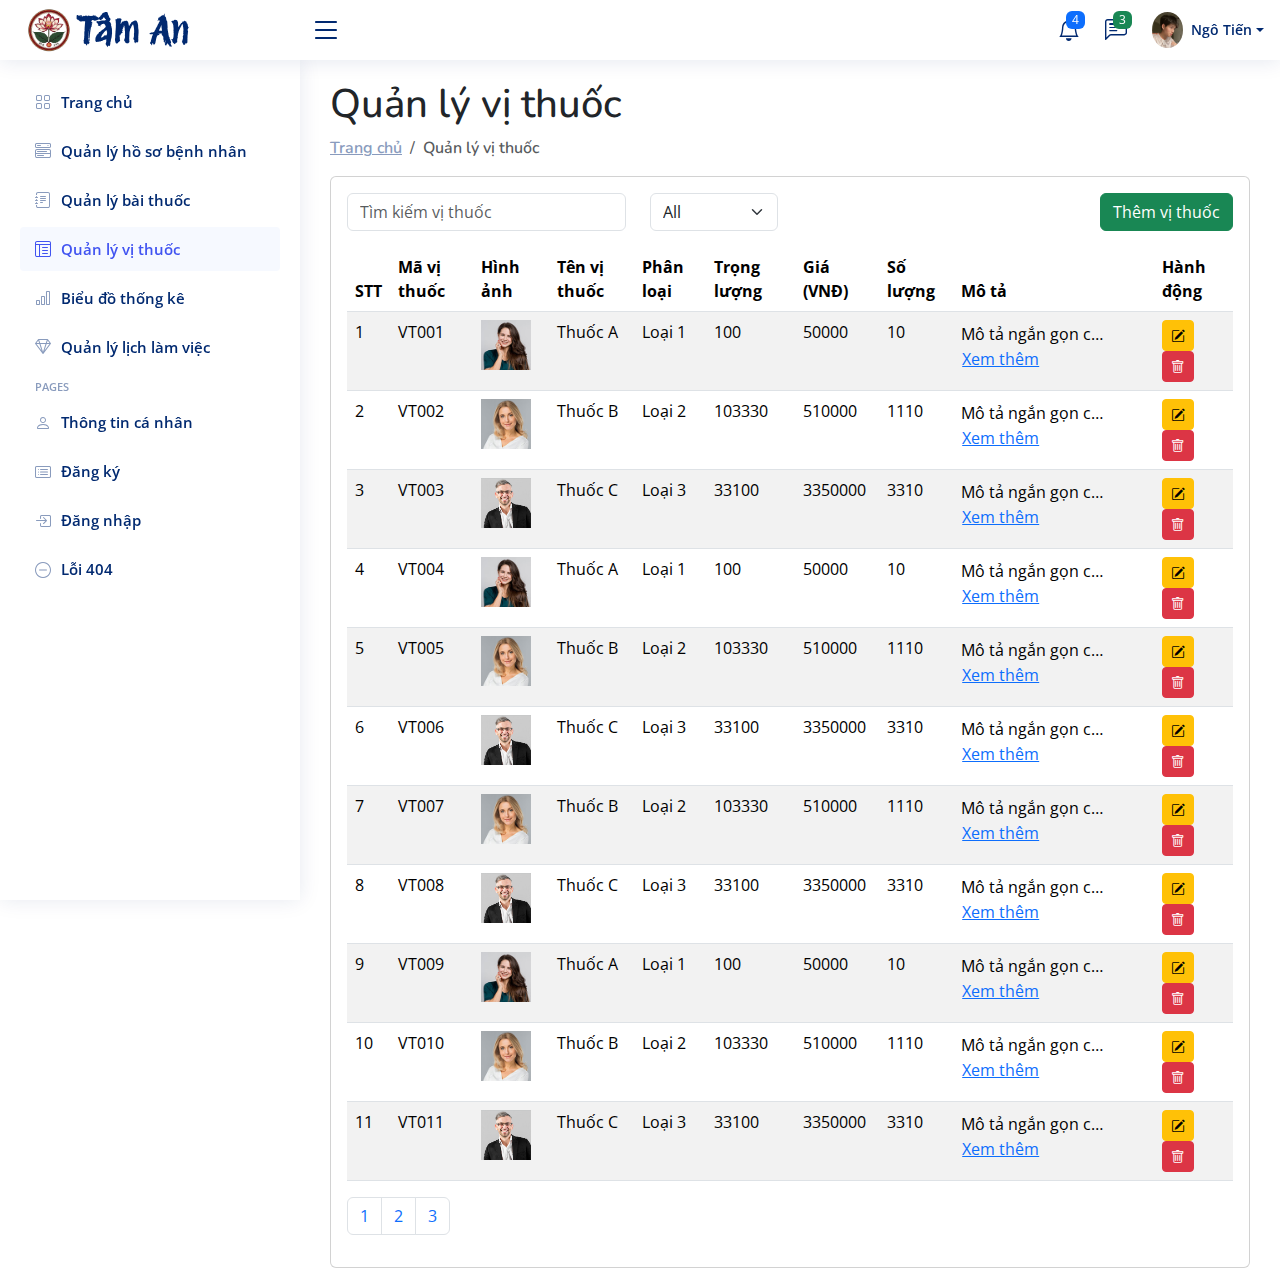
==== commit 7eb6b23e: "quan ly vi thuoc" ====
--- a/admin.html
+++ b/admin.html
@@ -4,7 +4,7 @@
 <head>
   <meta charset="utf-8">
   <meta content="width=device-width, initial-scale=1.0" name="viewport">
-  <title>Dashboard </title>
+  <title>Quản lý vị thuốc </title>
   <meta content="" name="description">
   <meta content="" name="keywords">
 
@@ -15,18 +15,12 @@
 
   <link rel="preconnect" href="https://fonts.googleapis.com">
   <link href="https://fonts.googleapis.com/css2?family=Protest+Revolution&display=swap" rel="stylesheet">
+  <!-- Template Main CSS File -->
+  <link href="assets/css/admin.css" rel="stylesheet">
 
   <!-- Vendor CSS Files -->
   <link href="assets/vendor/bootstrap/css/bootstrap.min.css" rel="stylesheet">
   <link href="assets/vendor/bootstrap-icons/bootstrap-icons.css" rel="stylesheet">
-  <link href="assets/vendor/boxicons/css/boxicons.min.css" rel="stylesheet">
-  <link href="assets/vendor/quill/quill.snow.css" rel="stylesheet">
-  <link href="assets/vendor/quill/quill.bubble.css" rel="stylesheet">
-  <link href="assets/vendor/remixicon/remixicon.css" rel="stylesheet">
-  <link href="assets/vendor/simple-datatables/style.css" rel="stylesheet">
-
-  <link href="assets/css/admin.css" rel="stylesheet">
-
 
 </head>
 
@@ -268,7 +262,7 @@
     <ul class="sidebar-nav" id="sidebar-nav">
 
       <li class="nav-item">
-        <a class="nav-link " href="index.html">
+        <a class="nav-link collapsed " href="index.html">
           <i class="bi bi-grid"></i>
           <span>Trang chủ</span>
         </a>
@@ -281,14 +275,16 @@
       </li><!-- End "HỒ SƠ BỆNH NHÂN" Nav -->
 
       <li class="nav-item">
-        <a class="nav-link collapsed" data-bs-target="#forms-nav" data-bs-toggle="collapse" href="#">
-          <i class="bi bi-journal-text"></i><span>Quản lý bài thuốc</span>
+        <a class="nav-link collapsed"  href="#">
+          <i class="bi bi-journal-text"></i>
+          <span>Quản lý bài thuốc</span>
         </a>
       </li><!-- End "BÀI THUỐC" Nav -->
 
       <li class="nav-item">
-        <a class="nav-link collapsed" data-bs-target="#tables-nav" data-bs-toggle="collapse" href="#">
-          <i class="bi bi-layout-text-window-reverse"></i><span>Quản lý vị thuốc</span>
+        <a class="nav-link"  href="quan-ly-vi-thuoc.html">
+          <i class="bi bi-layout-text-window-reverse"></i>
+          <span>Quản lý vị thuốc</span>
         </a>
       </li><!-- End "VỊ THUỐC" Nav -->
 
@@ -337,113 +333,180 @@
 
   </aside><!-- End Sidebar-->
 
+  <!-- Vendor JS Files -->
+  <script src="assets/vendor/bootstrap/js/bootstrap.bundle.min.js"></script>
+
+  <!-- Template Main JS File -->
+  <script src="assets/js/main.js"></script>
+  <!-- Main Content -->
   <main id="main" class="main">
-    <section class="section">
+    <div class="pagetitle">
+      <h1>Quản lý vị thuốc</h1>
+      <nav>
+        <ol class="breadcrumb">
+          <li class="breadcrumb-item"><a href="#">Trang chủ</a></li>
+          <li class="breadcrumb-item active">Quản lý vị thuốc</li>
+        </ol>
+      </nav>
+    </div>
+    <section class="section dashboard">
       <div class="row">
-        <div class="col-lg-6">
+        <div class="col-lg-12">
           <div class="card">
             <div class="card-body">
-              <h5 class="card-title">Biểu đồ thống kê doanh thu theo từng tháng trong năm</h5>
-
-              <!-- Bar Chart -->
-              <div id="barChart" style="min-height: 400px;" class="echart"></div>
-
-              <script>
-                document.addEventListener("DOMContentLoaded", () => {
-                  echarts.init(document.querySelector("#barChart")).setOption({
-                    title: {
-                      text: 'Triệu VNĐ'
-                    },
-                    xAxis: {
-                      type: 'category',
-                      data: ['Jan', 'Feb', 'Mar', 'Apr', 'May', 'Jun', 'Jul', 'Aug', 'Sep', 'Oct', 'Nov', 'Dec']
-                    },
-                    yAxis: {
-                      type: 'value'
-                    },
-                    series: [{
-                      data: [60, 50, 55, 53, 70, 110, 80, 60, 50, 59, 53, 73],
-                      type: 'bar'
-                    }]
-                  });
-                });
-              </script>
-              <!-- End Bar Chart -->
-
-            </div>
-          </div>
-        </div>
-
-        <div class="col-lg-6">
-          <div class="card">
-            <div class="card-body">
-              <h5 class="card-title ">Biểu đồ so sánh số lượng người sử dụng từng phương pháp tri liệu</h5>
-
-              <!-- Vertical Bar Chart -->
-              <div id="verticalBarChart" style="min-height: 400px;" class="echart"></div>
-
-              <script>
-                document.addEventListener("DOMContentLoaded", () => {
-                  echarts.init(document.querySelector("#verticalBarChart")).setOption({
-                    title: {
-                      text: 'Phương pháp'
-                    },
-                    tooltip: {
-                      trigger: 'axis',
-                      axisPointer: {
-                        type: 'shadow'
-                      }
-                    },
-                    legend: {},
-                    grid: {
-                      left: '3%',
-                      right: '4%',
-                      bottom: '3%',
-                      containLabel: true
-                    },
-                    xAxis: {
-                      type: 'value',
-                      boundaryGap: [0, 0.01]
-                    },
-                    yAxis: {
-                      type: 'category',
-                      data: ['Thuốc Đông y', 'Bấm huyệt', 'Vật lý trị liệu', 'Châm cứu']
-                    },
-                    series: [{
-                        name: 'Tháng 4',
-                        type: 'bar',
-                        data: [67, 50, 53, 90]
-                      },
-                      {
-                        name: 'Tháng 5',
-                        type: 'bar',
-                        data: [56, 57, 53, 73]
-                      }
-                    ]
-                  });
-                });
-              </script>
-              <!-- End Vertical Bar Chart -->
+              <div class="row mb-3">
+                <div class="col-md-4">
+                  <input type="text" id="searchInput" class="form-control" placeholder="Tìm kiếm vị thuốc">
+                </div>
+                <div class="col-md-2">
+                  <select id="entriesPerPage" class="form-select">
+                    <option value="all">All</option>
+                    <option value="5">5</option>
+                    <option value="10">10</option>
+                    <option value="15">15</option>
+                    
+                  </select>
+                </div>
+                <div class="col-md-6 text-end">
+                  <button class="btn btn-success" data-bs-toggle="modal" data-bs-target="#addMedicineModal">Thêm vị thuốc</button>
+                </div>
+              </div>
+
+              <table class="table table-responsive table-striped">
+                <thead>
+                  <tr>
+                    <th scope="col" onclick="sortTable(0)">STT</th>
+                    <th scope="col" onclick="sortTable(1)">Mã vị thuốc</th>
+                    <th scope="col">Hình ảnh</th>
+                    <th scope="col" onclick="sortTable(3)">Tên vị thuốc</th>
+                    <th scope="col" onclick="sortTable(4)">Phân loại</th>
+                    <th scope="col" onclick="sortTable(5)">Trọng lượng</th>
+                    <th scope="col" onclick="sortTable(6)">Giá (VNĐ)</th>
+                    <th scope="col" onclick="sortTable(7)">Số lượng</th>
+                    <th scope="col">Mô tả</th>
+                    <th scope="col">Hành động</th>
+                  </tr>
+                </thead>
+                <tbody id="medicineTable">
+                  <!-- Data will be injected here -->
+                </tbody>
+              </table>
+
+              <div class="row">
+                <div class="col-md-12">
+                  <nav aria-label="Page navigation example">
+                    <ul class="pagination" id="pagination">
+                      <!-- Pagination will be injected here -->
+                    </ul>
+                  </nav>
+                </div>
+              </div>
+
+              <!-- Add Medicine Modal -->
+              <div class="modal fade" id="addMedicineModal" tabindex="-1" aria-labelledby="addMedicineModalLabel" aria-hidden="true">
+                <div class="modal-dialog">
+                  <div class="modal-content">
+                    <div class="modal-header">
+                      <h5 class="modal-title" id="addMedicineModalLabel"><b>Thêm vị thuốc</b></h5>
+                      <button type="button" class="btn-close" data-bs-dismiss="modal" aria-label="Close"></button>
+                    </div>
+                    <div class="modal-body">
+                      <form id="addMedicineForm">
+                        <div class="mb-2">
+                          <label for="medicineName" class="form-label">Tên vị thuốc <i class="text-danger">*</i></label>
+                          <input type="text" class="form-control" id="medicineName" required>
+                        </div>
+                        <div class="mb-2">
+                          <label for="medicineCategory" class="form-label">Phân loại <i class="text-danger">*</i></label>
+                          <input type="text" class="form-control" id="medicineCategory" required>
+                        </div>
+                        <div class="mb-2">
+                          <label for="medicineWeight" class="form-label">Trọng lượng <i class="text-danger">*</i></label>
+                          <input type="number" class="form-control" id="medicineWeight" required>
+                        </div>
+                        <div class="mb-2">
+                          <label for="medicinePrice" class="form-label">Đơn giá (VND) <i class="text-danger">*</i></label>
+                          <input type="number" class="form-control" id="medicinePrice" required>
+                        </div>
+                        <div class="mb-2">
+                          <label for="medicineQuantity" class="form-label">Số lượng <i class="text-danger">*</i></label>
+                          <input type="number" class="form-control" id="medicineQuantity" required>
+                        </div>
+                        <div class="mb-2">
+                          <label for="medicineImage" class="form-label">Hình ảnh <i class="text-danger">*</i></label>
+                          <input type="file" class="form-control" id="medicineImage" accept="image/*" required>
+                        </div>
+                        <div class="mb-2">
+                          <label for="medicineDescription" class="form-label">Mô tả <i class="text-danger">*</i></label>
+                          <textarea class="form-control" id="medicineDescription" rows="3" required></textarea>
+                        </div>
+                        <button type="submit" class="btn btn-success">Lưu lại</button>
+                        <button type="button" class="btn btn-secondary" data-bs-dismiss="modal">Quay lại</button>
+                      </form>
+                    </div>
+                  </div>
+                </div>
+              </div>
+              <!-- End Add Medicine Modal -->
+
+              <!-- Edit Medicine Modal -->
+              <div class="modal fade" id="editMedicineModal" tabindex="-1" aria-labelledby="editMedicineModalLabel" aria-hidden="true">
+                <div class="modal-dialog">
+                  <div class="modal-content">
+                    <div class="modal-header">
+                      <h5 class="modal-title" id="editMedicineModalLabel"><b>Sửa vị thuốc</b></h5>
+                      <button type="button" class="btn-close" data-bs-dismiss="modal" aria-label="Close"></button>
+                    </div>
+                    <div class="modal-body">
+                      <form id="editMedicineForm">
+                        <input type="hidden" id="editMedicineId">
+                        <div class="mb-2">
+                          <label for="editMedicineName" class="form-label">Tên vị thuốc <i class="text-danger">*</i></label>
+                          <input type="text" class="form-control" id="editMedicineName" required>
+                        </div>
+                        <div class="mb-2">
+                          <label for="editMedicineCategory" class="form-label">Phân loại <i class="text-danger">*</i></label>
+                          <input type="text" class="form-control" id="editMedicineCategory" required>
+                        </div>
+                        <div class="mb-2">
+                          <label for="editMedicineWeight" class="form-label">Trọng lượng <i class="text-danger">*</i></label>
+                          <input type="number" class="form-control" id="editMedicineWeight" required>
+                        </div>
+                        <div class="mb-2">
+                          <label for="editMedicinePrice" class="form-label">Đơn giá (VND) <i class="text-danger">*</i></label>
+                          <input type="number" class="form-control" id="editMedicinePrice" required>
+                        </div>
+                        <div class="mb-2">
+                          <label for="editMedicineQuantity" class="form-label">Số lượng <i class="text-danger">*</i></label>
+                          <input type="number" class="form-control" id="editMedicineQuantity" required>
+                        </div>
+                        <div class="mb-2">
+                          <label for="editMedicineImage" class="form-label">Hình ảnh <i class="text-danger">*</i></label>
+                          <input type="file" class="form-control" id="editMedicineImage" accept="image/*">
+                        </div>
+                        <div class="mb-2">
+                          <label for="editMedicineDescription" class="form-label">Mô tả <i class="text-danger">*</i></label>
+                          <textarea class="form-control" id="editMedicineDescription" rows="3" required></textarea>
+                        </div>
+                        <button type="submit" class="btn btn-success">Lưu lại</button>
+                        <button type="button" class="btn btn-secondary" data-bs-dismiss="modal">Quay lại</button>
+                      </form>
+                    </div>
+                  </div>
+                </div>
+              </div>
+              <!-- End Edit Medicine Modal -->
+
             </div>
           </div>
         </div>
       </div>
     </section>
   </main>
-
-<!-- Vendor JS Files -->
-<script src="assets/vendor/apexcharts/apexcharts.min.js"></script>
-<script src="assets/vendor/bootstrap/js/bootstrap.bundle.min.js"></script>
-<script src="assets/vendor/chart.js/chart.umd.js"></script>
-<script src="assets/vendor/echarts/echarts.min.js"></script>
-<script src="assets/vendor/quill/quill.min.js"></script>
-<script src="assets/vendor/simple-datatables/simple-datatables.js"></script>
-<script src="assets/vendor/tinymce/tinymce.min.js"></script>
-<script src="assets/vendor/php-email-form/validate.js"></script>
-
-  <!-- Template Main JS File -->
-  <script src="assets/js/main.js"></script>
-
+ 
+  <script src="https://cdn.jsdelivr.net/npm/@popperjs/core@2.10.2/dist/umd/popper.min.js"></script>
+  <script src="https://cdn.jsdelivr.net/npm/bootstrap@5.1.3/dist/js/bootstrap.bundle.min.js"></script>
+  <script src="https://code.jquery.com/jquery-3.6.0.min.js"></script>
 </body>
 
 </html>--- a/assets/css/admin.css
+++ b/assets/css/admin.css
@@ -1,6 +1,3 @@
-/*--------------------------------------------------------------
-# General
---------------------------------------------------------------*/
 /*--------------------------------------------------------------
 # General
 --------------------------------------------------------------*/
@@ -9,7 +6,7 @@
 }
 
 body {
-  font-family: "Open Sans", sans-serif;
+  font-family: "Open Sans", sans-serif !important;
   background: #f6f9ff;
   color: #444444;
 }
@@ -34,6 +31,453 @@
 }
 
 /*--------------------------------------------------------------
+# Header
+--------------------------------------------------------------*/
+.logo {
+  line-height: 1;
+}
+
+@media (min-width: 1200px) {
+  .logo {
+    width: 280px;
+  }
+}
+
+a#logo{
+  text-decoration: none;
+}
+
+.logo img {
+  max-height: 46px;
+  margin-right: 6px;
+  margin-left: 6px;
+}
+
+.logo span {
+  font-size: 36px;
+  font-weight: 700;
+  color: #012970;
+  /* font-family: "Nunito", sans-serif; */
+}
+
+.protest-revolution-regular {
+  font-family: "Protest Revolution", sans-serif;
+  font-weight: 400;
+  font-style: normal;
+}
+
+
+.header {
+  transition: all 0.5s;
+  z-index: 997;
+  height: 60px;
+  box-shadow: 0px 2px 20px rgba(1, 41, 112, 0.1);
+  background-color: #fff;
+  padding-left: 20px;
+  /* Toggle Sidebar Button */
+  /* Search Bar */
+}
+
+.header .toggle-sidebar-btn {
+  font-size: 32px;
+  padding-left: 10px;
+  cursor: pointer;
+  color: #012970;
+}
+
+.header .search-bar {
+  min-width: 360px;
+  padding: 0 20px;
+}
+
+@media (max-width: 1199px) {
+  .header .search-bar {
+    position: fixed;
+    top: 50px;
+    left: 0;
+    right: 0;
+    padding: 20px;
+    box-shadow: 0px 0px 15px 0px rgba(1, 41, 112, 0.1);
+    background: white;
+    z-index: 9999;
+    transition: 0.3s;
+    visibility: hidden;
+    opacity: 0;
+  }
+
+  .header .search-bar-show {
+    top: 60px;
+    visibility: visible;
+    opacity: 1;
+  }
+}
+
+.header .search-form {
+  width: 100%;
+}
+
+.header .search-form input {
+  border: 0;
+  font-size: 14px;
+  color: #012970;
+  border: 1px solid rgba(1, 41, 112, 0.2);
+  padding: 7px 38px 7px 8px;
+  border-radius: 3px;
+  transition: 0.3s;
+  width: 100%;
+}
+
+.header .search-form input:focus,
+.header .search-form input:hover {
+  outline: none;
+  box-shadow: 0 0 10px 0 rgba(1, 41, 112, 0.15);
+  border: 1px solid rgba(1, 41, 112, 0.3);
+}
+
+.header .search-form button {
+  border: 0;
+  padding: 0;
+  margin-left: -30px;
+  background: none;
+}
+
+.header .search-form button i {
+  color: #012970;
+}
+
+/*--------------------------------------------------------------
+# Header Nav
+--------------------------------------------------------------*/
+.header-nav ul {
+  list-style: none;
+}
+
+.header-nav>ul {
+  margin: 0;
+  padding: 0;
+}
+
+.header-nav .nav-icon {
+  font-size: 22px;
+  color: #012970;
+  margin-right: 25px;
+  position: relative;
+}
+
+.header-nav .nav-profile {
+  color: #012970;
+}
+
+.header-nav .nav-profile img {
+  max-height: 36px;
+}
+
+.header-nav .nav-profile span {
+  font-size: 14px;
+  font-weight: 600;
+}
+
+.header-nav .badge-number {
+  position: absolute;
+  inset: -2px -5px auto auto;
+  font-weight: normal;
+  font-size: 12px;
+  padding: 3px 6px;
+}
+
+.header-nav .notifications {
+  inset: 8px -15px auto auto !important;
+}
+
+.header-nav .notifications .notification-item {
+  display: flex;
+  align-items: center;
+  padding: 15px 10px;
+  transition: 0.3s;
+}
+
+.header-nav .notifications .notification-item i {
+  margin: 0 20px 0 10px;
+  font-size: 24px;
+}
+
+.header-nav .notifications .notification-item h4 {
+  font-size: 16px;
+  font-weight: 600;
+  margin-bottom: 5px;
+}
+
+.header-nav .notifications .notification-item p {
+  font-size: 13px;
+  margin-bottom: 3px;
+  color: #919191;
+}
+
+.header-nav .notifications .notification-item:hover {
+  background-color: #f6f9ff;
+}
+
+.header-nav .messages {
+  inset: 8px -15px auto auto !important;
+}
+
+.header-nav .messages .message-item {
+  padding: 15px 10px;
+  transition: 0.3s;
+}
+
+.header-nav .messages .message-item a {
+  display: flex;
+}
+
+.header-nav .messages .message-item img {
+  margin: 0 20px 0 10px;
+  max-height: 40px;
+}
+
+.header-nav .messages .message-item h4 {
+  font-size: 16px;
+  font-weight: 600;
+  margin-bottom: 5px;
+  color: #444444;
+}
+
+.header-nav .messages .message-item p {
+  font-size: 13px;
+  margin-bottom: 3px;
+  color: #919191;
+}
+
+.header-nav .messages .message-item:hover {
+  background-color: #f6f9ff;
+}
+
+.header-nav .profile {
+  min-width: 240px;
+  padding-bottom: 0;
+  top: 8px !important;
+}
+
+.header-nav .profile .dropdown-header h6 {
+  font-size: 18px;
+  margin-bottom: 0;
+  font-weight: 600;
+  color: #444444;
+}
+
+.header-nav .profile .dropdown-header span {
+  font-size: 14px;
+}
+
+.header-nav .profile .dropdown-item {
+  font-size: 14px;
+  padding: 10px 15px;
+  transition: 0.3s;
+}
+
+.header-nav .profile .dropdown-item i {
+  margin-right: 10px;
+  font-size: 18px;
+  line-height: 0;
+}
+
+.header-nav .profile .dropdown-item:hover {
+  background-color: #f6f9ff;
+}
+
+/*--------------------------------------------------------------
+# Sidebar
+--------------------------------------------------------------*/
+.sidebar {
+position: fixed;
+top: 60px;
+left: 0;
+bottom: 0;
+width: 300px;
+z-index: 996;
+transition: all 0.3s;
+padding: 20px;
+overflow-y: auto;
+scrollbar-width: thin;
+scrollbar-color: #aab7cf transparent;
+box-shadow: 0px 0px 20px rgba(1, 41, 112, 0.1);
+background-color: #fff;
+}
+
+@media (max-width: 1199px) {
+.sidebar {
+  left: -300px;
+}
+}
+
+.sidebar::-webkit-scrollbar {
+width: 5px;
+height: 8px;
+background-color: #fff;
+}
+
+.sidebar::-webkit-scrollbar-thumb {
+background-color: #aab7cf;
+}
+
+@media (min-width: 1200px) {
+
+#main,
+#footer {
+  margin-left: 300px;
+}
+}
+
+@media (max-width: 1199px) {
+.toggle-sidebar .sidebar {
+  left: 0;
+}
+}
+
+@media (min-width: 1200px) {
+
+.toggle-sidebar #main,
+.toggle-sidebar #footer {
+  margin-left: 0;
+}
+
+.toggle-sidebar .sidebar {
+  left: -300px;
+}
+}
+
+.sidebar-nav {
+padding: 0;
+margin: 0;
+list-style: none;
+}
+
+.sidebar-nav li {
+padding: 0;
+margin: 0;
+list-style: none;
+}
+
+.sidebar-nav .nav-item {
+margin-bottom: 5px;
+}
+
+.sidebar .sidebar-nav .nav-item ul > li > a {
+text-decoration: none;
+}
+
+.sidebar-nav .nav-heading {
+font-size: 11px;
+text-transform: uppercase;
+color: #899bbd;
+font-weight: 600;
+margin: 10px 0 5px 15px;
+}
+
+.sidebar-nav .nav-link {
+display: flex;
+align-items: center;
+font-size: 15px;
+font-weight: 600;
+color: #4154f1;
+transition: 0.3;
+background: #f6f9ff;
+padding: 10px 15px;
+border-radius: 4px;
+}
+
+.sidebar-nav .nav-link i {
+font-size: 16px;
+margin-right: 10px;
+color: #4154f1;
+}
+
+.sidebar-nav .nav-link.collapsed {
+color: #012970;
+background: #fff;
+}
+
+.sidebar-nav .nav-link.collapsed i {
+color: #899bbd;
+}
+
+.sidebar-nav .nav-link:hover {
+color: #4154f1;
+background: #f6f9ff;
+}
+
+.sidebar-nav .nav-link:hover i {
+color: #4154f1;
+}
+
+.sidebar-nav .nav-link .bi-chevron-down {
+margin-right: 0;
+transition: transform 0.2s ease-in-out;
+}
+
+.sidebar-nav .nav-link:not(.collapsed) .bi-chevron-down {
+transform: rotate(180deg);
+}
+
+.sidebar-nav .nav-content {
+padding: 5px 0 0 0;
+margin: 0;
+list-style: none;
+}
+
+.sidebar-nav .nav-content a { 
+display: flex;
+align-items: center;
+font-size: 14px;
+font-weight: 600;
+color: #012970;
+transition: 0.3;
+padding: 10px 0 10px 40px;
+transition: 0.3s;
+}
+
+.sidebar-nav .nav-content a i {
+font-size: 6px;
+margin-right: 8px;
+line-height: 0;
+border-radius: 50%;
+}
+
+.sidebar-nav .nav-content a:hover,
+.sidebar-nav .nav-content a.active {
+color: #4154f1;
+}
+
+.sidebar-nav .nav-content a.active i {
+background-color: #4154f1;
+}
+
+/* Breadcrumbs */
+.breadcrumb {
+  font-size: 14px;
+  font-family: "Nunito", sans-serif;
+  color: #899bbd;
+  font-weight: 600;
+}
+
+.breadcrumb a {
+  color: #899bbd;
+  transition: 0.3s;
+}
+
+.breadcrumb a:hover {
+  color: #51678f;
+}
+
+.breadcrumb .breadcrumb-item::before {
+  color: #899bbd;
+}
+
+.breadcrumb .active {
+  color: #51678f;
+  font-weight: 600;
+}
+/*--------------------------------------------------------------
 # Main
 --------------------------------------------------------------*/
 #main {
@@ -41,729 +485,64 @@
   padding: 20px 30px;
   transition: all 0.3s;
 }
-
-@media (max-width: 1199px) {
-  #main {
-    padding: 20px;
-  }
-}
-
-/*--------------------------------------------------------------
-# Page Title
---------------------------------------------------------------*/
-.pagetitle {
-  margin-bottom: 10px;
-}
-
-.pagetitle h1 {
-  font-size: 24px;
-  margin-bottom: 0;
-  font-weight: 600;
-  color: #012970;
-}
-
-/*--------------------------------------------------------------
-# Back to top button
---------------------------------------------------------------*/
-.back-to-top {
-  position: fixed;
-  visibility: hidden;
-  opacity: 0;
-  right: 15px;
-  bottom: 15px;
-  z-index: 99999;
-  background: #4154f1;
-  width: 40px;
-  height: 40px;
-  border-radius: 4px;
-  transition: all 0.4s;
-}
-
-.back-to-top i {
-  font-size: 24px;
-  color: #fff;
-  line-height: 0;
-}
-
-.back-to-top:hover {
-  background: #6776f4;
-  color: #fff;
-}
-
-.back-to-top.active {
-  visibility: visible;
-  opacity: 1;
-}
-
-/*--------------------------------------------------------------
-# Override some default Bootstrap stylings
---------------------------------------------------------------*/
-/* Dropdown menus */
-.dropdown-menu {
-  border-radius: 4px;
-  padding: 10px 0;
-  animation-name: dropdown-animate;
-  animation-duration: 0.2s;
-  animation-fill-mode: both;
-  border: 0;
-  box-shadow: 0 5px 30px 0 rgba(82, 63, 105, 0.2);
-}
-
-.dropdown-menu .dropdown-header,
-.dropdown-menu .dropdown-footer {
-  text-align: center;
-  font-size: 15px;
-  padding: 10px 25px;
-}
-
-.dropdown-menu .dropdown-footer a {
-  color: #444444;
-  text-decoration: underline;
-}
-
-.dropdown-menu .dropdown-footer a:hover {
-  text-decoration: none;
-}
-
-.dropdown-menu .dropdown-divider {
-  color: #a5c5fe;
-  margin: 0;
-}
-
-.dropdown-menu .dropdown-item {
-  font-size: 14px;
-  padding: 10px 15px;
-  transition: 0.3s;
-}
-
-.dropdown-menu .dropdown-item i {
-  margin-right: 10px;
-  font-size: 18px;
-  line-height: 0;
-}
-
-.dropdown-menu .dropdown-item:hover {
-  background-color: #f6f9ff;
-}
-
-@media (min-width: 768px) {
-  .dropdown-menu-arrow::before {
-    content: "";
-    width: 13px;
-    height: 13px;
-    background: #fff;
+.truncate {
+  white-space: nowrap;
+  overflow: hidden;
+  text-overflow: ellipsis;
+}
+
+@media (max-width: 767px) {
+  .table-responsive {
+    display: block;
+    width: 100%;
+    overflow-x: auto;
+    -webkit-overflow-scrolling: touch;
+  }
+
+  .table thead {
+    display: none;
+  }
+
+  .table tr {
+    display: block;
+    margin-bottom: 10px;
+  }
+
+  .table td {
+    display: flex;
+    justify-content: space-between;
+    border: 0;
+    padding-left: 50%;
+    position: relative;
+  }
+
+  .table td:before {
+    content: attr(data-label);
     position: absolute;
-    top: -7px;
-    right: 20px;
-    transform: rotate(45deg);
-    border-top: 1px solid #eaedf1;
-    border-left: 1px solid #eaedf1;
-  }
-}
-
-@keyframes dropdown-animate {
-  0% {
-    opacity: 0;
-  }
-
-  100% {
-    opacity: 1;
-  }
-
-  0% {
-    opacity: 0;
-  }
-}
-
-/* Light Backgrounds */
-.bg-primary-light {
-  background-color: #cfe2ff;
-  border-color: #cfe2ff;
-}
-
-.bg-secondary-light {
-  background-color: #e2e3e5;
-  border-color: #e2e3e5;
-}
-
-.bg-success-light {
-  background-color: #d1e7dd;
-  border-color: #d1e7dd;
-}
-
-.bg-danger-light {
-  background-color: #f8d7da;
-  border-color: #f8d7da;
-}
-
-.bg-warning-light {
-  background-color: #fff3cd;
-  border-color: #fff3cd;
-}
-
-.bg-info-light {
-  background-color: #cff4fc;
-  border-color: #cff4fc;
-}
-
-.bg-dark-light {
-  background-color: #d3d3d4;
-  border-color: #d3d3d4;
-}
-
-/* Card */
-.card {
-  margin-bottom: 30px;
-  border: none;
-  border-radius: 5px;
-  box-shadow: 0px 0 30px rgba(1, 41, 112, 0.1);
-}
-
-.card-header,
-.card-footer {
-  border-color: #ebeef4;
-  background-color: #fff;
-  color: #798eb3;
-  padding: 15px;
-}
-
-.card-title {
-  padding: 20px 0 15px 0;
-  font-size: 18px;
-  font-weight: 500;
-  color: #012970;
-  font-family: "Poppins", sans-serif;
-}
-
-.card-title span {
-  color: #899bbd;
-  font-size: 14px;
-  font-weight: 400;
-}
-
-.card-body {
-  padding: 0 20px 20px 20px;
-}
-
-.card-img-overlay {
-  background-color: rgba(255, 255, 255, 0.6);
-}
-
-/* Alerts */
-.alert-heading {
-  font-weight: 500;
-  font-family: "Poppins", sans-serif;
-  font-size: 20px;
-}
-
-/* Close Button */
-.btn-close {
-  background-size: 25%;
-}
-
-.btn-close:focus {
-  outline: 0;
-  box-shadow: none;
-}
-
-/* Accordion */
-.accordion-item {
-  border: 1px solid #ebeef4;
-}
-
-.accordion-button:focus {
-  outline: 0;
-  box-shadow: none;
-}
-
-.accordion-button:not(.collapsed) {
-  color: #012970;
-  background-color: #f6f9ff;
-}
-
-.accordion-flush .accordion-button {
-  padding: 15px 0;
-  background: none;
-  border: 0;
-}
-
-.accordion-flush .accordion-button:not(.collapsed) {
-  box-shadow: none;
-  color: #4154f1;
-}
-
-.accordion-flush .accordion-body {
-  padding: 0 0 15px 0;
-  color: #3e4f6f;
-  font-size: 15px;
-}
-
-/* Breadcrumbs */
-.breadcrumb {
-  font-size: 14px;
-  font-family: "Nunito", sans-serif;
-  color: #899bbd;
-  font-weight: 600;
-}
-
-.breadcrumb a {
-  color: #899bbd;
-  transition: 0.3s;
-}
-
-.breadcrumb a:hover {
-  color: #51678f;
-}
-
-.breadcrumb .breadcrumb-item::before {
-  color: #899bbd;
-}
-
-.breadcrumb .active {
-  color: #51678f;
-  font-weight: 600;
-}
-
-/* Bordered Tabs */
-.nav-tabs-bordered {
-  border-bottom: 2px solid #ebeef4;
-}
-
-.nav-tabs-bordered .nav-link {
-  margin-bottom: -2px;
-  border: none;
-  color: #2c384e;
-}
-
-.nav-tabs-bordered .nav-link:hover,
-.nav-tabs-bordered .nav-link:focus {
-  color: #4154f1;
-}
-
-.nav-tabs-bordered .nav-link.active {
-  background-color: #fff;
-  color: #4154f1;
-  border-bottom: 2px solid #4154f1;
-}
-
-/*--------------------------------------------------------------
-# Header
---------------------------------------------------------------*/
-.logo {
-    line-height: 1;
-  }
-  
-  @media (min-width: 1200px) {
-    .logo {
-      width: 280px;
-    }
-  }
-
-  a#logo{
-    text-decoration: none;
-  }
-  
-  .logo img {
-    max-height: 46px;
-    margin-right: 6px;
-    margin-left: 6px;
-  }
-  
-  .logo span {
-    font-size: 36px;
-    font-weight: 700;
-    color: #012970;
-    /* font-family: "Nunito", sans-serif; */
-  }
-
-  .protest-revolution-regular {
-    font-family: "Protest Revolution", sans-serif;
-    font-weight: 400;
-    font-style: normal;
-  }
-  
-  
-  .header {
-    transition: all 0.5s;
-    z-index: 997;
-    height: 60px;
-    box-shadow: 0px 2px 20px rgba(1, 41, 112, 0.1);
-    background-color: #fff;
-    padding-left: 20px;
-    /* Toggle Sidebar Button */
-    /* Search Bar */
-  }
-  
-  .header .toggle-sidebar-btn {
-    font-size: 32px;
-    padding-left: 10px;
-    cursor: pointer;
-    color: #012970;
-  }
-  
-  .header .search-bar {
-    min-width: 360px;
-    padding: 0 20px;
-  }
-  
-  @media (max-width: 1199px) {
-    .header .search-bar {
-      position: fixed;
-      top: 50px;
-      left: 0;
-      right: 0;
-      padding: 20px;
-      box-shadow: 0px 0px 15px 0px rgba(1, 41, 112, 0.1);
-      background: white;
-      z-index: 9999;
-      transition: 0.3s;
-      visibility: hidden;
-      opacity: 0;
-    }
-  
-    .header .search-bar-show {
-      top: 60px;
-      visibility: visible;
-      opacity: 1;
-    }
-  }
-  
-  .header .search-form {
-    width: 100%;
-  }
-  
-  .header .search-form input {
-    border: 0;
-    font-size: 14px;
-    color: #012970;
-    border: 1px solid rgba(1, 41, 112, 0.2);
-    padding: 7px 38px 7px 8px;
-    border-radius: 3px;
-    transition: 0.3s;
-    width: 100%;
-  }
-  
-  .header .search-form input:focus,
-  .header .search-form input:hover {
-    outline: none;
-    box-shadow: 0 0 10px 0 rgba(1, 41, 112, 0.15);
-    border: 1px solid rgba(1, 41, 112, 0.3);
-  }
-  
-  .header .search-form button {
-    border: 0;
-    padding: 0;
-    margin-left: -30px;
-    background: none;
-  }
-  
-  .header .search-form button i {
-    color: #012970;
-  }
-  
-  /*--------------------------------------------------------------
-  # Header Nav
-  --------------------------------------------------------------*/
-  .header-nav ul {
-    list-style: none;
-  }
-  
-  .header-nav>ul {
-    margin: 0;
-    padding: 0;
-  }
-  
-  .header-nav .nav-icon {
-    font-size: 22px;
-    color: #012970;
-    margin-right: 25px;
-    position: relative;
-  }
-  
-  .header-nav .nav-profile {
-    color: #012970;
-  }
-  
-  .header-nav .nav-profile img {
-    max-height: 36px;
-  }
-  
-  .header-nav .nav-profile span {
-    font-size: 14px;
-    font-weight: 600;
-  }
-  
-  .header-nav .badge-number {
-    position: absolute;
-    inset: -2px -5px auto auto;
-    font-weight: normal;
-    font-size: 12px;
-    padding: 3px 6px;
-  }
-  
-  .header-nav .notifications {
-    inset: 8px -15px auto auto !important;
-  }
-  
-  .header-nav .notifications .notification-item {
-    display: flex;
-    align-items: center;
-    padding: 15px 10px;
-    transition: 0.3s;
-  }
-  
-  .header-nav .notifications .notification-item i {
-    margin: 0 20px 0 10px;
-    font-size: 24px;
-  }
-  
-  .header-nav .notifications .notification-item h4 {
-    font-size: 16px;
-    font-weight: 600;
-    margin-bottom: 5px;
-  }
-  
-  .header-nav .notifications .notification-item p {
-    font-size: 13px;
-    margin-bottom: 3px;
-    color: #919191;
-  }
-  
-  .header-nav .notifications .notification-item:hover {
-    background-color: #f6f9ff;
-  }
-  
-  .header-nav .messages {
-    inset: 8px -15px auto auto !important;
-  }
-  
-  .header-nav .messages .message-item {
-    padding: 15px 10px;
-    transition: 0.3s;
-  }
-  
-  .header-nav .messages .message-item a {
-    display: flex;
-  }
-  
-  .header-nav .messages .message-item img {
-    margin: 0 20px 0 10px;
-    max-height: 40px;
-  }
-  
-  .header-nav .messages .message-item h4 {
-    font-size: 16px;
-    font-weight: 600;
-    margin-bottom: 5px;
-    color: #444444;
-  }
-  
-  .header-nav .messages .message-item p {
-    font-size: 13px;
-    margin-bottom: 3px;
-    color: #919191;
-  }
-  
-  .header-nav .messages .message-item:hover {
-    background-color: #f6f9ff;
-  }
-  
-  .header-nav .profile {
-    min-width: 240px;
-    padding-bottom: 0;
-    top: 8px !important;
-  }
-  
-  .header-nav .profile .dropdown-header h6 {
-    font-size: 18px;
-    margin-bottom: 0;
-    font-weight: 600;
-    color: #444444;
-  }
-  
-  .header-nav .profile .dropdown-header span {
-    font-size: 14px;
-  }
-  
-  .header-nav .profile .dropdown-item {
-    font-size: 14px;
-    padding: 10px 15px;
-    transition: 0.3s;
-  }
-  
-  .header-nav .profile .dropdown-item i {
-    margin-right: 10px;
-    font-size: 18px;
-    line-height: 0;
-  }
-  
-  .header-nav .profile .dropdown-item:hover {
-    background-color: #f6f9ff;
-  }
-
-/*--------------------------------------------------------------
-# Sidebar
---------------------------------------------------------------*/
-.sidebar {
-  position: fixed;
-  top: 60px;
-  left: 0;
-  bottom: 0;
-  width: 300px;
-  z-index: 996;
-  transition: all 0.3s;
-  padding: 20px;
-  overflow-y: auto;
-  scrollbar-width: thin;
-  scrollbar-color: #aab7cf transparent;
-  box-shadow: 0px 0px 20px rgba(1, 41, 112, 0.1);
-  background-color: #fff;
-}
-
-@media (max-width: 1199px) {
-  .sidebar {
-    left: -300px;
-  }
-}
-
-.sidebar::-webkit-scrollbar {
-  width: 5px;
-  height: 8px;
-  background-color: #fff;
-}
-
-.sidebar::-webkit-scrollbar-thumb {
-  background-color: #aab7cf;
-}
-
-@media (min-width: 1200px) {
-
-  #main,
-  #footer {
-    margin-left: 300px;
-  }
-}
-
-@media (max-width: 1199px) {
-  .toggle-sidebar .sidebar {
     left: 0;
-  }
-}
-
-@media (min-width: 1200px) {
-
-  .toggle-sidebar #main,
-  .toggle-sidebar #footer {
-    margin-left: 0;
-  }
-
-  .toggle-sidebar .sidebar {
-    left: -300px;
-  }
-}
-
-.sidebar-nav {
-  padding: 0;
-  margin: 0;
-  list-style: none;
-}
-
-.sidebar-nav li {
-  padding: 0;
-  margin: 0;
-  list-style: none;
-}
-
-.sidebar-nav .nav-item {
-  margin-bottom: 5px;
-}
-
-.sidebar .sidebar-nav .nav-item ul > li > a {
-  text-decoration: none;
-}
-
-.sidebar-nav .nav-heading {
-  font-size: 11px;
-  text-transform: uppercase;
-  color: #899bbd;
-  font-weight: 600;
-  margin: 10px 0 5px 15px;
-}
-
-.sidebar-nav .nav-link {
-  display: flex;
-  align-items: center;
-  font-size: 15px;
-  font-weight: 600;
-  color: #4154f1;
-  transition: 0.3;
-  background: #f6f9ff;
-  padding: 10px 15px;
-  border-radius: 4px;
-}
-
-.sidebar-nav .nav-link i {
-  font-size: 16px;
-  margin-right: 10px;
-  color: #4154f1;
-}
-
-.sidebar-nav .nav-link.collapsed {
-  color: #012970;
-  background: #fff;
-}
-
-.sidebar-nav .nav-link.collapsed i {
-  color: #899bbd;
-}
-
-.sidebar-nav .nav-link:hover {
-  color: #4154f1;
-  background: #f6f9ff;
-}
-
-.sidebar-nav .nav-link:hover i {
-  color: #4154f1;
-}
-
-.sidebar-nav .nav-link .bi-chevron-down {
-  margin-right: 0;
-  transition: transform 0.2s ease-in-out;
-}
-
-.sidebar-nav .nav-link:not(.collapsed) .bi-chevron-down {
-  transform: rotate(180deg);
-}
-
-.sidebar-nav .nav-content {
-  padding: 5px 0 0 0;
-  margin: 0;
-  list-style: none;
-}
-
-.sidebar-nav .nav-content a { 
-  display: flex;
-  align-items: center;
-  font-size: 14px;
-  font-weight: 600;
-  color: #012970;
-  transition: 0.3;
-  padding: 10px 0 10px 40px;
-  transition: 0.3s;
-}
-
-.sidebar-nav .nav-content a i {
-  font-size: 6px;
-  margin-right: 8px;
-  line-height: 0;
-  border-radius: 50%;
-}
-
-.sidebar-nav .nav-content a:hover,
-.sidebar-nav .nav-content a.active {
-  color: #4154f1;
-}
-
-.sidebar-nav .nav-content a.active i {
-  background-color: #4154f1;
+    width: 45%;
+    padding-right: 10px;
+    white-space: nowrap;
+  }
+}
+/* table*****************************/
+th {
+  cursor: pointer;
+}
+th.sort-asc::after {
+  content: " \2191";
+}
+th.sort-desc::after {
+  content: " \2193";
+}
+.truncate {
+  white-space: nowrap;
+  overflow: hidden;
+  text-overflow: ellipsis;
+  max-width: 150px; /* Adjust as needed */
+  display: inline-block;
+  vertical-align: middle;
+}
+#entriesPerPage {
+  cursor: pointer;
 }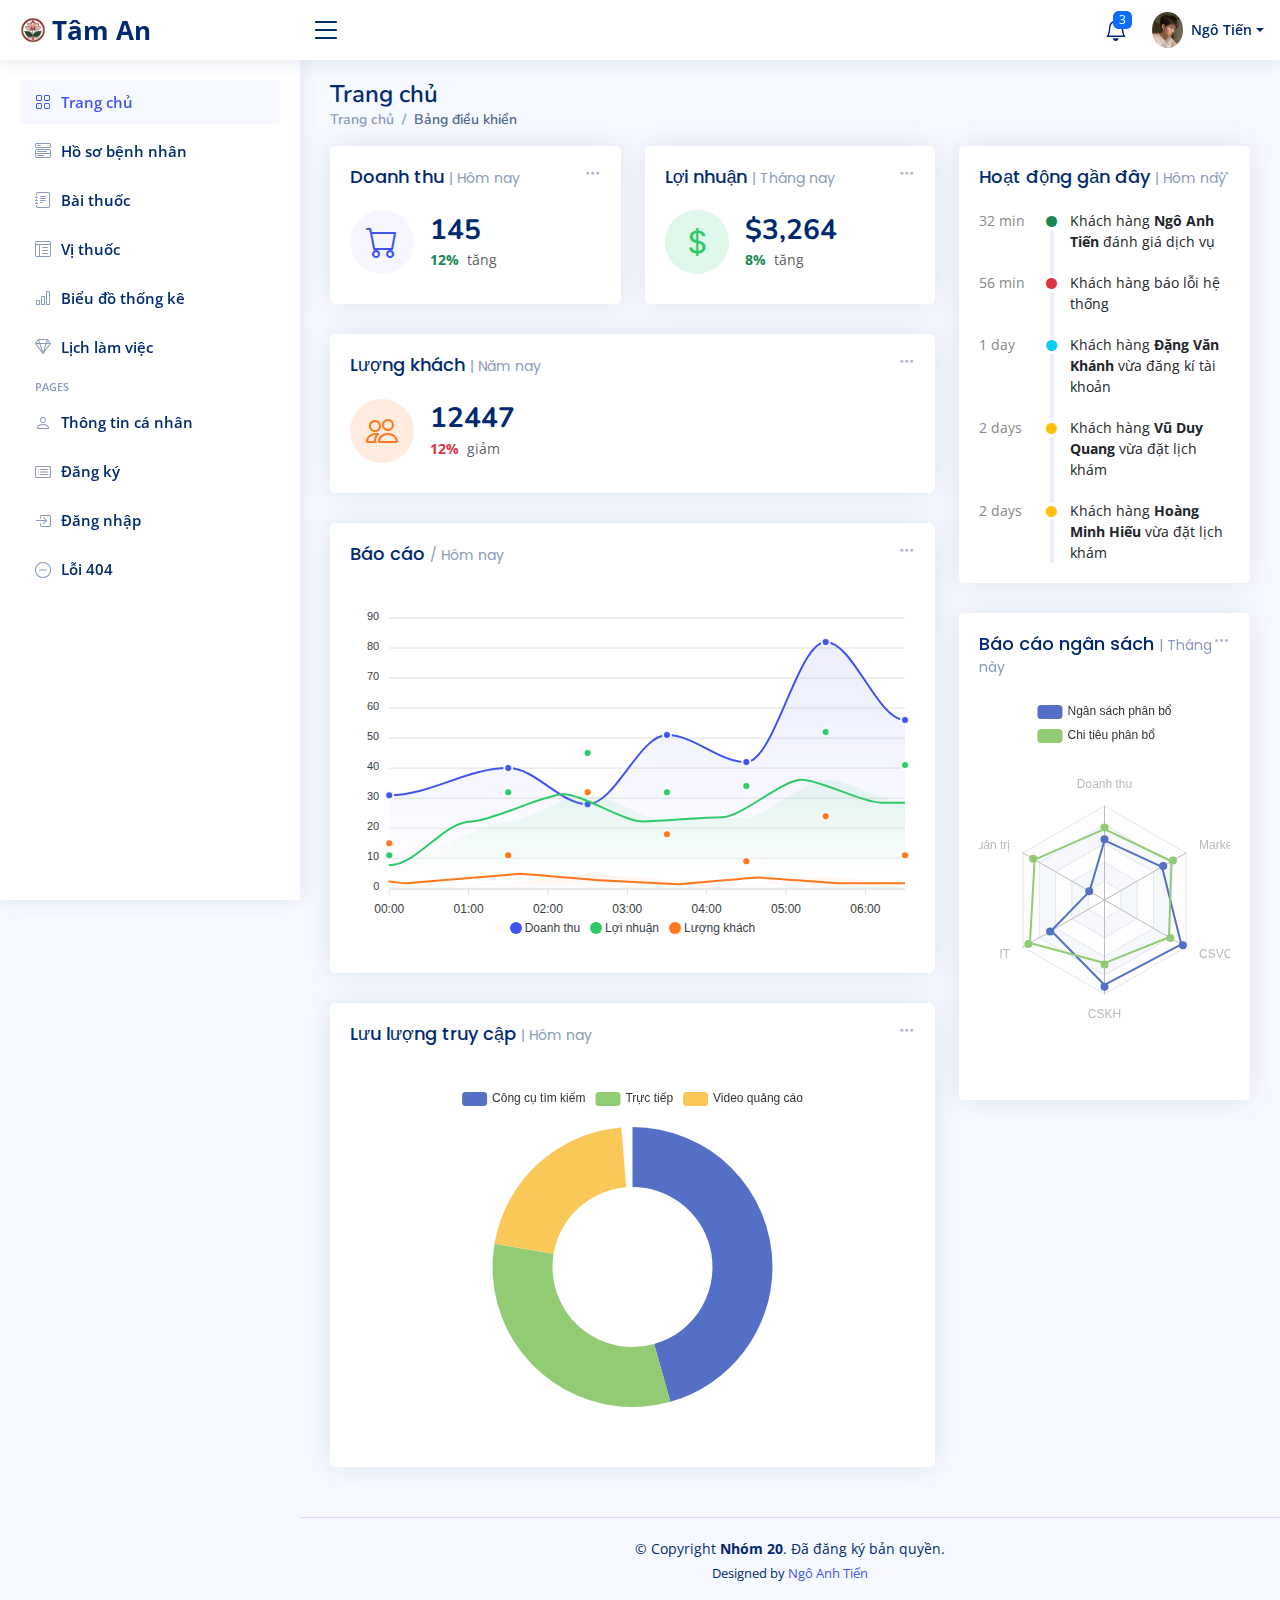
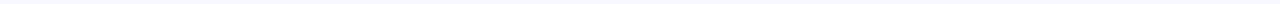
==== commit 57945c60: "Update dev" ====
--- a/admin.html
+++ b/admin.html
@@ -2,511 +2,743 @@
 <html lang="en">
 
 <head>
-  <meta charset="utf-8">
-  <meta content="width=device-width, initial-scale=1.0" name="viewport">
-  <title>Quản lý vị thuốc </title>
-  <meta content="" name="description">
-  <meta content="" name="keywords">
-
-  <!-- Google Fonts -->
-  <link href="https://fonts.gstatic.com" rel="preconnect" crossorigin>
-  <link href="https://fonts.googleapis.com/css?family=Open+Sans:300,300i,400,400i,600,600i,700,700i|Nunito:300,300i,400,400i,600,600i,700,700i|Poppins:300,300i,400,400i,500,500i,600,600i,700,700i"
-    rel="stylesheet">
-
-  <link rel="preconnect" href="https://fonts.googleapis.com">
-  <link href="https://fonts.googleapis.com/css2?family=Protest+Revolution&display=swap" rel="stylesheet">
-  <!-- Template Main CSS File -->
-  <link href="assets/css/admin.css" rel="stylesheet">
-
-  <!-- Vendor CSS Files -->
-  <link href="assets/vendor/bootstrap/css/bootstrap.min.css" rel="stylesheet">
-  <link href="assets/vendor/bootstrap-icons/bootstrap-icons.css" rel="stylesheet">
+    <meta charset="utf-8">
+    <meta content="width=device-width, initial-scale=1.0" name="viewport">
+
+    <title>Trang chủ</title>
+    <meta content="" name="description">
+    <meta content="" name="keywords">
+
+    <!-- Favicons -->
+    <link href="assets/img/favicon.png" rel="icon">
+    <link href="assets/img/apple-touch-icon.png" rel="apple-touch-icon">
+
+    <!-- Google Fonts -->
+    <link href="https://fonts.gstatic.com" rel="preconnect">
+    <link
+        href="https://fonts.googleapis.com/css?family=Open+Sans:300,300i,400,400i,600,600i,700,700i|Nunito:300,300i,400,400i,600,600i,700,700i|Poppins:300,300i,400,400i,500,500i,600,600i,700,700i"
+        rel="stylesheet">
+
+
+    <link rel="preconnect" href="https://fonts.googleapis.com">
+    <link href="https://fonts.googleapis.com/css2?family=Protest+Revolution&display=swap" rel="stylesheet">
+
+    <!-- Vendor CSS Files -->
+    <link href="assets/vendor/bootstrap/css/bootstrap.min.css" rel="stylesheet">
+    <link href="assets/vendor/bootstrap-icons/bootstrap-icons.css" rel="stylesheet">
+    <link href="assets/vendor/boxicons/css/boxicons.min.css" rel="stylesheet">
+    <link href="assets/vendor/quill/quill.snow.css" rel="stylesheet">
+    <link href="assets/vendor/quill/quill.bubble.css" rel="stylesheet">
+    <link href="assets/vendor/remixicon/remixicon.css" rel="stylesheet">
+    <link href="assets/vendor/simple-datatables/style.css" rel="stylesheet">
+
+    <!-- Main CSS File -->
+    <link href="assets/css/style.css" rel="stylesheet">
 
 </head>
 
 <body>
 
-  <!-- ======= Header ======= -->
-  <header id="header" class="header fixed-top d-flex align-items-center">
-
-    <div class="d-flex align-items-center justify-content-between">
-      <a href="#" class="logo d-flex align-items-center protest-revolution-regular" id="logo">
-        <img src="assets/img/logo1.jpg" alt="">
-        <span class="d-none d-lg-block">Tâm An</span>
-      </a>
-      <i class="bi bi-list toggle-sidebar-btn"></i>
-    </div><!-- End Logo -->
-
-    <!-- <div class="search-bar">
+    <!-- ======= Header ======= -->
+    <header id="header" class="header fixed-top d-flex align-items-center">
+
+        <div class="d-flex align-items-center justify-content-between">
+            <a href="#" class="logo d-flex align-items-center protest-revolution-regular" id="logo">
+                <img src="assets/img/logo1.jpg" alt="">
+                <span class="d-none d-lg-block">Tâm An</span>
+            </a>
+            <i class="bi bi-list toggle-sidebar-btn"></i>
+        </div><!-- End Logo -->
+
+        <!-- <div class="search-bar">
       <form class="search-form d-flex align-items-center" method="POST" action="#">
         <input type="text" name="query" placeholder="Search" title="Enter search keyword">
         <button type="submit" title="Search"><i class="bi bi-search"></i></button>
       </form>
     </div> -->
-    <!-- End Search Bar -->
-
-    <nav class="header-nav ms-auto">
-      <ul class="d-flex align-items-center">
-
-        <li class="nav-item d-block d-lg-none">
-          <a class="nav-link nav-icon search-bar-toggle " href="#">
-            <i class="bi bi-search"></i>
-          </a>
-        </li><!-- End Search Icon-->
-
-        <li class="nav-item dropdown">
-
-          <a class="nav-link nav-icon" href="#" data-bs-toggle="dropdown">
-            <i class="bi bi-bell"></i>
-            <span class="badge bg-primary badge-number">4</span>
-          </a><!-- End Notification Icon -->
-
-          <ul class="dropdown-menu dropdown-menu-end dropdown-menu-arrow notifications">
-            <li class="dropdown-header">
-              You have 4 new notifications
-              <a href="#"><span class="badge rounded-pill bg-primary p-2 ms-2">View all</span></a>
-            </li>
-            <li>
-              <hr class="dropdown-divider">
-            </li>
-
-            <li class="notification-item">
-              <i class="bi bi-exclamation-circle text-warning"></i>
-              <div>
-                <h4>Lorem Ipsum</h4>
-                <p>Quae dolorem earum veritatis oditseno</p>
-                <p>30 min. ago</p>
-              </div>
-            </li>
-
-            <li>
-              <hr class="dropdown-divider">
-            </li>
-
-            <li class="notification-item">
-              <i class="bi bi-x-circle text-danger"></i>
-              <div>
-                <h4>Atque rerum nesciunt</h4>
-                <p>Quae dolorem earum veritatis oditseno</p>
-                <p>1 hr. ago</p>
-              </div>
-            </li>
-
-            <li>
-              <hr class="dropdown-divider">
-            </li>
-
-            <li class="notification-item">
-              <i class="bi bi-check-circle text-success"></i>
-              <div>
-                <h4>Sit rerum fuga</h4>
-                <p>Quae dolorem earum veritatis oditseno</p>
-                <p>2 hrs. ago</p>
-              </div>
-            </li>
-
-            <li>
-              <hr class="dropdown-divider">
-            </li>
-
-            <li class="notification-item">
-              <i class="bi bi-info-circle text-primary"></i>
-              <div>
-                <h4>Dicta reprehenderit</h4>
-                <p>Quae dolorem earum veritatis oditseno</p>
-                <p>4 hrs. ago</p>
-              </div>
-            </li>
-
-            <li>
-              <hr class="dropdown-divider">
-            </li>
-            <li class="dropdown-footer">
-              <a href="#">Show all notifications</a>
-            </li>
-
-          </ul><!-- End Notification Dropdown Items -->
-
-        </li><!-- End Notification Nav -->
-
-        <li class="nav-item dropdown">
-
-          <a class="nav-link nav-icon" href="#" data-bs-toggle="dropdown">
-            <i class="bi bi-chat-left-text"></i>
-            <span class="badge bg-success badge-number">3</span>
-          </a><!-- End Messages Icon -->
-
-          <ul class="dropdown-menu dropdown-menu-end dropdown-menu-arrow messages">
-            <li class="dropdown-header">
-              You have 3 new messages
-              <a href="#"><span class="badge rounded-pill bg-primary p-2 ms-2">View all</span></a>
-            </li>
-            <li>
-              <hr class="dropdown-divider">
-            </li>
-
-            <li class="message-item">
-              <a href="#">
-                <img src="assets/img/messages-1.jpg" alt="" class="rounded-circle">
-                <div>
-                  <h4>Maria Hudson</h4>
-                  <p>Velit asperiores et ducimus soluta repudiandae labore officia est ut...</p>
-                  <p>4 hrs. ago</p>
-                </div>
-              </a>
-            </li>
-            <li>
-              <hr class="dropdown-divider">
-            </li>
-
-            <li class="message-item">
-              <a href="#">
-                <img src="assets/img/messages-2.jpg" alt="" class="rounded-circle">
-                <div>
-                  <h4>Anna Nelson</h4>
-                  <p>Velit asperiores et ducimus soluta repudiandae labore officia est ut...</p>
-                  <p>6 hrs. ago</p>
-                </div>
-              </a>
-            </li>
-            <li>
-              <hr class="dropdown-divider">
-            </li>
-
-            <li class="message-item">
-              <a href="#">
-                <img src="assets/img/messages-3.jpg" alt="" class="rounded-circle">
-                <div>
-                  <h4>David Muldon</h4>
-                  <p>Velit asperiores et ducimus soluta repudiandae labore officia est ut...</p>
-                  <p>8 hrs. ago</p>
-                </div>
-              </a>
-            </li>
-            <li>
-              <hr class="dropdown-divider">
-            </li>
-
-            <li class="dropdown-footer">
-              <a href="#">Show all messages</a>
-            </li>
-
-          </ul><!-- End Messages Dropdown Items -->
-
-        </li><!-- End Messages Nav -->
-
-        <li class="nav-item dropdown pe-3">
-
-          <a class="nav-link nav-profile d-flex align-items-center pe-0" href="#" data-bs-toggle="dropdown">
-            <img src="assets/img/profile-img1.jpg" alt="Profile" class="rounded-circle">
-            <span class="d-none d-md-block dropdown-toggle ps-2">Ngô Tiến</span>
-          </a><!-- End Profile Iamge Icon -->
-
-          <ul class="dropdown-menu dropdown-menu-end dropdown-menu-arrow profile">
-            <li class="dropdown-header">
-              <h6>Ngô Tiến</h6>
-              <span>Web Designer</span>
-            </li>
-            <li>
-              <hr class="dropdown-divider">
-            </li>
-
-            <li>
-              <a class="dropdown-item d-flex align-items-center" href="users-profile.html">
-                <i class="bi bi-person"></i>
-                <span>My Profile</span>
-              </a>
-            </li>
-            <li>
-              <hr class="dropdown-divider">
-            </li>
-
-            <li>
-              <a class="dropdown-item d-flex align-items-center" href="users-profile.html">
-                <i class="bi bi-gear"></i>
-                <span>Account Settings</span>
-              </a>
-            </li>
-            <li>
-              <hr class="dropdown-divider">
-            </li>
-
-            <li>
-              <a class="dropdown-item d-flex align-items-center" href="pages-faq.html">
-                <i class="bi bi-question-circle"></i>
-                <span>Need Help?</span>
-              </a>
-            </li>
-            <li>
-              <hr class="dropdown-divider">
-            </li>
-
-            <li>
-              <a class="dropdown-item d-flex align-items-center" href="#">
-                <i class="bi bi-box-arrow-right"></i>
-                <span>Sign Out</span>
-              </a>
-            </li>
-
-          </ul><!-- End Profile Dropdown Items -->
-        </li><!-- End Profile Nav -->
-
-      </ul>
-    </nav><!-- End Icons Navigation -->
-
-  </header><!-- End Header -->
-
-  <!-- ======= Sidebar ======= -->
-  <aside id="sidebar" class="sidebar">
-
-    <ul class="sidebar-nav" id="sidebar-nav">
-
-      <li class="nav-item">
-        <a class="nav-link collapsed " href="index.html">
-          <i class="bi bi-grid"></i>
-          <span>Trang chủ</span>
-        </a>
-      </li><!-- End Dashboard Nav -->
-
-      <li class="nav-item">
-        <a class="nav-link collapsed" data-bs-target="#components-nav" data-bs-toggle="collapse" href="ho-so-benh-nhan.html">
-          <i class="bi bi-menu-button-wide"></i><span>Quản lý hồ sơ bệnh nhân</span>
-        </a>
-      </li><!-- End "HỒ SƠ BỆNH NHÂN" Nav -->
-
-      <li class="nav-item">
-        <a class="nav-link collapsed"  href="#">
-          <i class="bi bi-journal-text"></i>
-          <span>Quản lý bài thuốc</span>
-        </a>
-      </li><!-- End "BÀI THUỐC" Nav -->
-
-      <li class="nav-item">
-        <a class="nav-link"  href="quan-ly-vi-thuoc.html">
-          <i class="bi bi-layout-text-window-reverse"></i>
-          <span>Quản lý vị thuốc</span>
-        </a>
-      </li><!-- End "VỊ THUỐC" Nav -->
-
-      <li class="nav-item">
-        <a class="nav-link collapsed" data-bs-target="#charts-nav" data-bs-toggle="collapse" href="#">
-          <i class="bi bi-bar-chart"></i><span>Biểu đồ thống kê</span></i>
-        </a>
-      </li><!-- End Charts Nav -->
-
-      <li class="nav-item">
-        <a class="nav-link collapsed" data-bs-target="#icons-nav" data-bs-toggle="collapse" href="#">
-          <i class="bi bi-gem"></i><span>Quản lý lịch làm việc</span>
-        </a>
-      </li><!-- End Icons Nav -->
-
-      <li class="nav-heading">Pages</li>
-
-      <li class="nav-item">
-        <a class="nav-link collapsed" href="users-profile.html">
-          <i class="bi bi-person"></i>
-          <span>Thông tin cá nhân</span>
-        </a>
-      </li><!-- End Profile Page Nav -->
-
-      <li class="nav-item">
-        <a class="nav-link collapsed" href="pages-register.html">
-          <i class="bi bi-card-list"></i>
-          <span>Đăng ký</span>
-        </a>
-      </li><!-- End Register Page Nav -->
-
-      <li class="nav-item">
-        <a class="nav-link collapsed" href="pages-login.html">
-          <i class="bi bi-box-arrow-in-right"></i>
-          <span>Đăng nhập</span>
-        </a>
-      </li><!-- End Login Page Nav -->
-
-      <li class="nav-item">
-        <a class="nav-link collapsed" href="pages-error-404.html">
-          <i class="bi bi-dash-circle"></i>
-          <span>Lỗi 404</span>
-        </a>
-      </li><!-- End Error 404 Page Nav -->
-    </ul>
-
-  </aside><!-- End Sidebar-->
-
-  <!-- Vendor JS Files -->
-  <script src="assets/vendor/bootstrap/js/bootstrap.bundle.min.js"></script>
-
-  <!-- Template Main JS File -->
-  <script src="assets/js/main.js"></script>
-  <!-- Main Content -->
-  <main id="main" class="main">
-    <div class="pagetitle">
-      <h1>Quản lý vị thuốc</h1>
-      <nav>
-        <ol class="breadcrumb">
-          <li class="breadcrumb-item"><a href="#">Trang chủ</a></li>
-          <li class="breadcrumb-item active">Quản lý vị thuốc</li>
-        </ol>
-      </nav>
-    </div>
-    <section class="section dashboard">
-      <div class="row">
-        <div class="col-lg-12">
-          <div class="card">
-            <div class="card-body">
-              <div class="row mb-3">
-                <div class="col-md-4">
-                  <input type="text" id="searchInput" class="form-control" placeholder="Tìm kiếm vị thuốc">
-                </div>
-                <div class="col-md-2">
-                  <select id="entriesPerPage" class="form-select">
-                    <option value="all">All</option>
-                    <option value="5">5</option>
-                    <option value="10">10</option>
-                    <option value="15">15</option>
-                    
-                  </select>
-                </div>
-                <div class="col-md-6 text-end">
-                  <button class="btn btn-success" data-bs-toggle="modal" data-bs-target="#addMedicineModal">Thêm vị thuốc</button>
-                </div>
-              </div>
-
-              <table class="table table-responsive table-striped">
-                <thead>
-                  <tr>
-                    <th scope="col" onclick="sortTable(0)">STT</th>
-                    <th scope="col" onclick="sortTable(1)">Mã vị thuốc</th>
-                    <th scope="col">Hình ảnh</th>
-                    <th scope="col" onclick="sortTable(3)">Tên vị thuốc</th>
-                    <th scope="col" onclick="sortTable(4)">Phân loại</th>
-                    <th scope="col" onclick="sortTable(5)">Trọng lượng</th>
-                    <th scope="col" onclick="sortTable(6)">Giá (VNĐ)</th>
-                    <th scope="col" onclick="sortTable(7)">Số lượng</th>
-                    <th scope="col">Mô tả</th>
-                    <th scope="col">Hành động</th>
-                  </tr>
-                </thead>
-                <tbody id="medicineTable">
-                  <!-- Data will be injected here -->
-                </tbody>
-              </table>
-
-              <div class="row">
-                <div class="col-md-12">
-                  <nav aria-label="Page navigation example">
-                    <ul class="pagination" id="pagination">
-                      <!-- Pagination will be injected here -->
-                    </ul>
-                  </nav>
-                </div>
-              </div>
-
-              <!-- Add Medicine Modal -->
-              <div class="modal fade" id="addMedicineModal" tabindex="-1" aria-labelledby="addMedicineModalLabel" aria-hidden="true">
-                <div class="modal-dialog">
-                  <div class="modal-content">
-                    <div class="modal-header">
-                      <h5 class="modal-title" id="addMedicineModalLabel"><b>Thêm vị thuốc</b></h5>
-                      <button type="button" class="btn-close" data-bs-dismiss="modal" aria-label="Close"></button>
+        <!-- End Search Bar -->
+
+        <nav class="header-nav ms-auto">
+            <ul class="d-flex align-items-center">
+
+                <li class="nav-item d-block d-lg-none">
+                    <a class="nav-link nav-icon search-bar-toggle " href="#">
+                        <i class="bi bi-search"></i>
+                    </a>
+                </li><!-- End Search Icon-->
+
+                <li class="nav-item dropdown">
+
+                    <a class="nav-link nav-icon" href="#" data-bs-toggle="dropdown">
+                        <i class="bi bi-bell"></i>
+                        <span class="badge bg-primary badge-number">3</span>
+                        <span class="badge bg-primary badge-number">3</span>
+                    </a><!-- End Notification Icon -->
+
+                    <ul class="dropdown-menu dropdown-menu-end dropdown-menu-arrow notifications">
+                        <li class="dropdown-header">
+                            Bạn có 3 thông báo mới
+                            <a href="#"><span class="badge rounded-pill bg-primary p-2 ms-2">View all</span></a>
+                        </li>
+                        <li>
+                            <hr class="dropdown-divider">
+                        </li>
+
+                        <li>
+                            <hr class="dropdown-divider">
+                        </li>
+
+                        <li class="notification-item">
+                            <i class="bi bi-x-circle text-danger"></i>
+                            <div>
+                                <h4>Phản hồi xấu</h4>
+                                <p>Bệnh nhân Nguyễn Văn A đánh giá dịch vụ khám bệnh kém</p>
+                                <p>1 giờ trước</p>
+                            </div>
+                        </li>
+
+                        <li>
+                            <hr class="dropdown-divider">
+                        </li>
+
+                        <li class="notification-item">
+                            <i class="bi bi-check-circle text-success"></i>
+                            <div>
+                                <h4>Phản hồi tốt</h4>
+                                <p>Bệnh nhân Nguyễn Văn B đánh giá dịch vụ khám bệnh tốt</p>
+                                <p>2 giờ trước</p>
+                            </div>
+                        </li>
+
+                        <li>
+                            <hr class="dropdown-divider">
+                        </li>
+
+                        <li class="notification-item">
+                            <i class="bi bi-info-circle text-primary"></i>
+                            <div>
+                                <h4>Khách hàng đặt lịch khám</h4>
+                                <p>Khách hàng Nguyễn Văn A</p>
+                                <p>4 giờ trước</p>
+                            </div>
+                        </li>
+
+                        <li>
+                            <hr class="dropdown-divider">
+                        </li>
+                        <li class="dropdown-footer">
+                            <a href="#">Xem tất cả thông báo</a>
+                        </li>
+
+                    </ul><!-- End Notification Dropdown Items -->
+
+                </li><!-- End Notification Nav -->
+
+
+                <li class="nav-item dropdown pe-3">
+
+                    <a class="nav-link nav-profile d-flex align-items-center pe-0" href="#" data-bs-toggle="dropdown">
+                        <img src="assets/img/profile-img1.jpg" alt="Profile" class="rounded-circle">
+                        <span class="d-none d-md-block dropdown-toggle ps-2">Ngô Tiến</span>
+                    </a><!-- End Profile Iamge Icon -->
+
+                    <ul class="dropdown-menu dropdown-menu-end dropdown-menu-arrow profile">
+                        <li class="dropdown-header">
+                            <h6>Ngô Tiến</h6>
+                            <span>Web Designer</span>
+                        </li>
+                        <li>
+                            <hr class="dropdown-divider">
+                        </li>
+
+                        <li>
+                            <a class="dropdown-item d-flex align-items-center" href="users-profile.html">
+                                <i class="bi bi-person"></i>
+                                <span>My Profile</span>
+                            </a>
+                        </li>
+                        <li>
+                            <hr class="dropdown-divider">
+                        </li>
+
+                        <li>
+                            <a class="dropdown-item d-flex align-items-center" href="users-profile.html">
+                                <i class="bi bi-gear"></i>
+                                <span>Account Settings</span>
+                            </a>
+                        </li>
+                        <li>
+                            <hr class="dropdown-divider">
+                        </li>
+
+                        <li>
+                            <a class="dropdown-item d-flex align-items-center" href="pages-faq.html">
+                                <i class="bi bi-question-circle"></i>
+                                <span>Need Help?</span>
+                            </a>
+                        </li>
+                        <li>
+                            <hr class="dropdown-divider">
+                        </li>
+
+                        <li>
+                            <a class="dropdown-item d-flex align-items-center" href="#">
+                                <i class="bi bi-box-arrow-right"></i>
+                                <span>Sign Out</span>
+                            </a>
+                        </li>
+
+                    </ul><!-- End Profile Dropdown Items -->
+                </li><!-- End Profile Nav -->
+
+            </ul>
+        </nav><!-- End Icons Navigation -->
+
+    </header><!-- End Header -->
+
+    <!-- ======= Sidebar ======= -->
+    <aside id="sidebar" class="sidebar">
+
+        <ul class="sidebar-nav" id="sidebar-nav">
+
+            <li class="nav-item">
+                <a class="nav-link" href="admin.html">
+                    <i class="bi bi-grid"></i>
+                    <span>Trang chủ</span>
+                </a>
+            </li><!-- End Dashboard Nav -->
+
+            <li class="nav-item">
+                <a class="nav-link collapsed" data-bs-target="#components-nav" href="ho-so-benh-nhan.html">
+                    <i class="bi bi-menu-button-wide"></i><span>Hồ sơ bệnh nhân</span>
+                </a>
+            </li><!-- End "HỒ SƠ BỆNH NHÂN" Nav -->
+
+            <li class="nav-item">
+                <a class="nav-link collapsed" data-bs-target="#forms-nav" href="quan-ly-bai-thuoc.html">
+                    <i class="bi bi-journal-text"></i><span>Bài thuốc</span>
+                </a>
+            </li><!-- End "BÀI THUỐC" Nav -->
+
+            <li class="nav-item">
+                <a class="nav-link collapsed" data-bs-target="#tables-nav" href="quan-ly-vi-thuoc.html">
+                    <i class="bi bi-layout-text-window-reverse"></i><span>Vị thuốc</span>
+                </a>
+            </li><!-- End "VỊ THUỐC" Nav -->
+
+            <li class="nav-item">
+                <a class="nav-link collapsed" data-bs-target="#charts-nav" href="bieu-do-thong-ke.html">
+                    <i class="bi bi-bar-chart"></i><span>Biểu đồ thống kê</span></i>
+                </a>
+            </li><!-- End Charts Nav -->
+
+            <li class="nav-item">
+                <a class="nav-link collapsed" data-bs-target="#icons-nav" href="quan-ly-lich-lam-viec.html">
+                    <i class="bi bi-gem"></i><span>Lịch làm việc</span>
+                </a>
+            </li><!-- End Icons Nav -->
+
+            <li class="nav-heading">Pages</li>
+
+            <li class="nav-item">
+                <a class="nav-link collapsed" href="users-profile.html">
+                    <i class="bi bi-person"></i>
+                    <span>Thông tin cá nhân</span>
+                </a>
+            </li><!-- End Profile Page Nav -->
+
+            <li class="nav-item">
+                <a class="nav-link collapsed" href="pages-register.html">
+                    <i class="bi bi-card-list"></i>
+                    <span>Đăng ký</span>
+                </a>
+            </li><!-- End Register Page Nav -->
+
+            <li class="nav-item">
+                <a class="nav-link collapsed" href="pages-login.html">
+                    <i class="bi bi-box-arrow-in-right"></i>
+                    <span>Đăng nhập</span>
+                </a>
+            </li><!-- End Login Page Nav -->
+
+            <li class="nav-item">
+                <a class="nav-link collapsed" href="pages-error-404.html">
+                    <i class="bi bi-dash-circle"></i>
+                    <span>Lỗi 404</span>
+                </a>
+            </li><!-- End Error 404 Page Nav -->
+        </ul>
+
+    </aside><!-- End Sidebar-->
+
+    <main id="main" class="main">
+
+        <div class="pagetitle">
+            <h1>Trang chủ</h1>
+            <nav>
+                <ol class="breadcrumb">
+                    <li class="breadcrumb-item"><a href="index.html">Trang chủ</a></li>
+                    <li class="breadcrumb-item active">Bảng điều khiển</li>
+                </ol>
+            </nav>
+        </div><!-- End Page Title -->
+
+        <section class="section dashboard">
+            <div class="row">
+
+                <!-- Left side columns -->
+                <div class="col-lg-8">
+                    <div class="row">
+
+                        <!-- Sales Card -->
+                        <div class="col-xxl-4 col-md-6">
+                            <div class="card info-card sales-card">
+
+                                <div class="filter">
+                                    <a class="icon" href="#" data-bs-toggle="dropdown"><i
+                                            class="bi bi-three-dots"></i></a>
+                                    <ul class="dropdown-menu dropdown-menu-end dropdown-menu-arrow">
+                                        <li class="dropdown-header text-start">
+                                            <h6>Bộ lọc</h6>
+                                        </li>
+
+                                        <li><a class="dropdown-item" href="#">Hôm nay</a></li>
+                                        <li><a class="dropdown-item" href="#">Tháng nay</a></li>
+                                        <li><a class="dropdown-item" href="#">Năm nay</a></li>
+                                    </ul>
+                                </div>
+
+                                <div class="card-body">
+                                    <h5 class="card-title">Doanh thu <span>| Hôm nay</span></h5>
+
+                                    <div class="d-flex align-items-center">
+                                        <div
+                                            class="card-icon rounded-circle d-flex align-items-center justify-content-center">
+                                            <i class="bi bi-cart"></i>
+                                        </div>
+                                        <div class="ps-3">
+                                            <h6>145</h6>
+                                            <span class="text-success small pt-1 fw-bold">12%</span> <span
+                                                class="text-muted small pt-2 ps-1">tăng</span>
+
+                                        </div>
+                                    </div>
+                                </div>
+
+                            </div>
+                        </div><!-- End Sales Card -->
+
+                        <!-- Revenue Card -->
+                        <div class="col-xxl-4 col-md-6">
+                            <div class="card info-card revenue-card">
+
+                                <div class="filter">
+                                    <a class="icon" href="#" data-bs-toggle="dropdown"><i
+                                            class="bi bi-three-dots"></i></a>
+                                    <ul class="dropdown-menu dropdown-menu-end dropdown-menu-arrow">
+                                        <li class="dropdown-header text-start">
+                                            <h6>Bộ lọc</h6>
+                                        </li>
+
+                                        <li><a class="dropdown-item" href="#">Hôm nay</a></li>
+                                        <li><a class="dropdown-item" href="#">Tháng nay</a></li>
+                                        <li><a class="dropdown-item" href="#">Năm nay</a></li>
+                                </div>
+
+                                <div class="card-body">
+                                    <h5 class="card-title">Lợi nhuận <span>| Tháng nay</span></h5>
+
+                                    <div class="d-flex align-items-center">
+                                        <div
+                                            class="card-icon rounded-circle d-flex align-items-center justify-content-center">
+                                            <i class="bi bi-currency-dollar"></i>
+                                        </div>
+                                        <div class="ps-3">
+                                            <h6>$3,264</h6>
+                                            <span class="text-success small pt-1 fw-bold">8%</span> <span
+                                                class="text-muted small pt-2 ps-1">tăng</span>
+
+                                        </div>
+                                    </div>
+                                </div>
+
+                            </div>
+                        </div><!-- End Revenue Card -->
+
+                        <!-- Customers Card -->
+                        <div class="col-xxl-4 col-xl-12">
+
+                            <div class="card info-card customers-card">
+
+                                <div class="filter">
+                                    <a class="icon" href="#" data-bs-toggle="dropdown"><i
+                                            class="bi bi-three-dots"></i></a>
+                                    <ul class="dropdown-menu dropdown-menu-end dropdown-menu-arrow">
+                                        <li class="dropdown-header text-start">
+                                            <h6>Bộ lọc</h6>
+                                        </li>
+
+                                        <li><a class="dropdown-item" href="#">Hôm nay</a></li>
+                                        <li><a class="dropdown-item" href="#">Tháng nay</a></li>
+                                        <li><a class="dropdown-item" href="#">Năm nay</a></li>
+                                    </ul>
+                                </div>
+
+                                <div class="card-body">
+                                    <h5 class="card-title">Lượng khách <span>| Năm nay</span></h5>
+
+                                    <div class="d-flex align-items-center">
+                                        <div
+                                            class="card-icon rounded-circle d-flex align-items-center justify-content-center">
+                                            <i class="bi bi-people"></i>
+                                        </div>
+                                        <div class="ps-3">
+                                            <h6>12447</h6>
+                                            <span class="text-danger small pt-1 fw-bold">12%</span> <span
+                                                class="text-muted small pt-2 ps-1">giảm</span>
+
+                                        </div>
+                                    </div>
+
+                                </div>
+                            </div>
+
+                        </div><!-- End Customers Card -->
+
+                        <!-- Reports -->
+                        <div class="col-12">
+                            <div class="card">
+
+                                <div class="filter">
+                                    <a class="icon" href="#" data-bs-toggle="dropdown"><i
+                                            class="bi bi-three-dots"></i></a>
+                                    <ul class="dropdown-menu dropdown-menu-end dropdown-menu-arrow">
+                                        <li class="dropdown-header text-start">
+                                            <h6>Bộ lọc</h6>
+                                        </li>
+
+                                        <li><a class="dropdown-item" href="#">Hôm nay</a></li>
+                                        <li><a class="dropdown-item" href="#">Tháng nay</a></li>
+                                        <li><a class="dropdown-item" href="#">Năm nay</a></li>
+                                    </ul>
+                                </div>
+
+                                <div class="card-body">
+                                    <h5 class="card-title">Báo cáo <span>/ Hôm nay</span></h5>
+
+                                    <!-- Line Chart -->
+                                    <div id="reportsChart"></div>
+
+                                    <script>
+                                        document.addEventListener("DOMContentLoaded", () => {
+                                            new ApexCharts(document.querySelector("#reportsChart"), {
+                                                series: [{
+                                                    name: 'Doanh thu',
+                                                    data: [31, 40, 28, 51, 42, 82, 56],
+                                                }, {
+                                                    name: 'Lợi nhuận',
+                                                    data: [11, 32, 45, 32, 34, 52, 41]
+                                                }, {
+                                                    name: 'Lượng khách',
+                                                    data: [15, 11, 32, 18, 9, 24, 11]
+                                                }],
+                                                chart: {
+                                                    height: 350,
+                                                    type: 'area',
+                                                    toolbar: {
+                                                        show: false
+                                                    },
+                                                },
+                                                markers: {
+                                                    size: 4
+                                                },
+                                                colors: ['#4154f1', '#2eca6a', '#ff771d'],
+                                                fill: {
+                                                    type: "gradient",
+                                                    gradient: {
+                                                        shadeIntensity: 1,
+                                                        opacityFrom: 0.3,
+                                                        opacityTo: 0.4,
+                                                        stops: [0, 90, 100]
+                                                    }
+                                                },
+                                                dataLabels: {
+                                                    enabled: false
+                                                },
+                                                stroke: {
+                                                    curve: 'smooth',
+                                                    width: 2
+                                                },
+                                                xaxis: {
+                                                    type: 'datetime',
+                                                    categories: ["2018-09-19T00:00:00.000Z", "2018-09-19T01:30:00.000Z", "2018-09-19T02:30:00.000Z", "2018-09-19T03:30:00.000Z", "2018-09-19T04:30:00.000Z", "2018-09-19T05:30:00.000Z", "2018-09-19T06:30:00.000Z"]
+                                                },
+                                                tooltip: {
+                                                    x: {
+                                                        format: 'dd/MM/yy HH:mm'
+                                                    },
+                                                }
+                                            }).render();
+                                        });
+                                    </script>
+                                    <!-- End Line Chart -->
+
+                                </div>
+
+                            </div>
+                        </div><!-- End Reports -->
                     </div>
-                    <div class="modal-body">
-                      <form id="addMedicineForm">
-                        <div class="mb-2">
-                          <label for="medicineName" class="form-label">Tên vị thuốc <i class="text-danger">*</i></label>
-                          <input type="text" class="form-control" id="medicineName" required>
+
+                    <!-- Website Traffic -->
+                    <div class="card">
+                        <div class="filter">
+                            <a class="icon" href="#" data-bs-toggle="dropdown"><i class="bi bi-three-dots"></i></a>
+                            <ul class="dropdown-menu dropdown-menu-end dropdown-menu-arrow">
+                                <li class="dropdown-header text-start">
+                                    <h6>Bộ lọc</h6>
+                                </li>
+
+                                <li><a class="dropdown-item" href="#">Hôm nay</a></li>
+                                <li><a class="dropdown-item" href="#">Tháng nay</a></li>
+                                <li><a class="dropdown-item" href="#">Năm nay</a></li>
+                            </ul>
                         </div>
-                        <div class="mb-2">
-                          <label for="medicineCategory" class="form-label">Phân loại <i class="text-danger">*</i></label>
-                          <input type="text" class="form-control" id="medicineCategory" required>
+
+                        <div class="card-body pb-0">
+                            <h5 class="card-title">Lưu lượng truy cập <span>| Hôm nay</span></h5>
+
+                            <div id="trafficChart" style="min-height: 400px;" class="echart"></div>
+
+                            <script>
+                                document.addEventListener("DOMContentLoaded", () => {
+                                    echarts.init(document.querySelector("#trafficChart")).setOption({
+                                        tooltip: {
+                                            trigger: 'item'
+                                        },
+                                        legend: {
+                                            top: '5%',
+                                            left: 'center'
+                                        },
+                                        series: [{
+                                            name: 'Access From',
+                                            type: 'pie',
+                                            radius: ['40%', '70%'],
+                                            avoidLabelOverlap: false,
+                                            label: {
+                                                show: false,
+                                                position: 'center'
+                                            },
+                                            emphasis: {
+                                                label: {
+                                                    show: true,
+                                                    fontSize: '18',
+                                                    fontWeight: 'bold'
+                                                }
+                                            },
+                                            labelLine: {
+                                                show: false
+                                            },
+                                            data: [{
+                                                value: 1048,
+                                                name: 'Công cụ tìm kiếm'
+                                            },
+                                            {
+                                                value: 735,
+                                                name: 'Trực tiếp'
+                                            },
+                                            {
+                                                value: 484,
+                                                name: 'Video quảng cáo'
+                                            },
+                                            ]
+                                        }]
+                                    });
+                                });
+                            </script>
+
                         </div>
-                        <div class="mb-2">
-                          <label for="medicineWeight" class="form-label">Trọng lượng <i class="text-danger">*</i></label>
-                          <input type="number" class="form-control" id="medicineWeight" required>
+                    </div><!-- End Website Traffic -->
+                </div><!-- End Left side columns -->
+
+                <!-- Right side columns -->
+                <div class="col-lg-4">
+
+                    <!-- Recent Activity -->
+                    <div class="card">
+                        <div class="filter">
+                            <a class="icon" href="#" data-bs-toggle="dropdown"><i class="bi bi-three-dots"></i></a>
+                            <ul class="dropdown-menu dropdown-menu-end dropdown-menu-arrow">
+                                <li class="dropdown-header text-start">
+                                    <h6>Bộ lọc</h6>
+                                </li>
+
+                                <li><a class="dropdown-item" href="#">Hôm nay</a></li>
+                                <li><a class="dropdown-item" href="#">Tháng nay</a></li>
+                                <li><a class="dropdown-item" href="#">Năm nay</a></li>
+                            </ul>
                         </div>
-                        <div class="mb-2">
-                          <label for="medicinePrice" class="form-label">Đơn giá (VND) <i class="text-danger">*</i></label>
-                          <input type="number" class="form-control" id="medicinePrice" required>
+
+                        <div class="card-body">
+                            <h5 class="card-title">Hoạt động gần đây <span>| Hôm nay</span></h5>
+
+                            <div class="activity">
+
+                                <div class="activity-item d-flex">
+                                    <div class="activite-label">32 min</div>
+                                    <i class='bi bi-circle-fill activity-badge text-success align-self-start'></i>
+                                    <div class="activity-content">
+                                        Khách hàng <a href="#" class="fw-bold text-dark">Ngô Anh Tiến</a> đánh giá dịch
+                                        vụ
+                                    </div>
+                                </div><!-- End activity item-->
+
+                                <div class="activity-item d-flex">
+                                    <div class="activite-label">56 min</div>
+                                    <i class='bi bi-circle-fill activity-badge text-danger align-self-start'></i>
+                                    <div class="activity-content">
+                                        Khách hàng báo lỗi hệ thống
+                                    </div>
+                                </div><!-- End activity item-->
+
+                                <div class="activity-item d-flex">
+                                    <div class="activite-label">1 day</div>
+                                    <i class='bi bi-circle-fill activity-badge text-info align-self-start'></i>
+                                    <div class="activity-content">
+                                        Khách hàng <a href="#" class="fw-bold text-dark">Đặng Văn Khánh</a> vừa đăng kí
+                                        tài khoản
+                                    </div>
+                                </div><!-- End activity item-->
+
+                                <div class="activity-item d-flex">
+                                    <div class="activite-label">2 days</div>
+                                    <i class='bi bi-circle-fill activity-badge text-warning align-self-start'></i>
+                                    <div class="activity-content">
+                                        Khách hàng <a href="#" class="fw-bold text-dark">Vũ Duy Quang</a> vừa đặt lịch
+                                        khám
+                                    </div>
+                                </div><!-- End activity item-->
+
+                                <div class="activity-item d-flex">
+                                    <div class="activite-label">2 days</div>
+                                    <i class='bi bi-circle-fill activity-badge text-warning align-self-start'></i>
+                                    <div class="activity-content">
+                                        Khách hàng <a href="#" class="fw-bold text-dark">Hoàng Minh Hiếu</a> vừa đặt
+                                        lịch khám
+                                    </div>
+                                </div><!-- End activity item-->
+
+                            </div>
+
                         </div>
-                        <div class="mb-2">
-                          <label for="medicineQuantity" class="form-label">Số lượng <i class="text-danger">*</i></label>
-                          <input type="number" class="form-control" id="medicineQuantity" required>
+                    </div><!-- End Recent Activity -->
+
+                    <!-- Budget Report -->
+                    <div class="card">
+                        <div class="filter">
+                            <a class="icon" href="#" data-bs-toggle="dropdown"><i class="bi bi-three-dots"></i></a>
+                            <ul class="dropdown-menu dropdown-menu-end dropdown-menu-arrow">
+                                <li class="dropdown-header text-start">
+                                    <h6>Bộ lọc</h6>
+                                </li>
+
+                                <li><a class="dropdown-item" href="#">Hôm nay</a></li>
+                                <li><a class="dropdown-item" href="#">Tháng nay</a></li>
+                                <li><a class="dropdown-item" href="#">Năm nay</a></li>
+                            </ul>
                         </div>
-                        <div class="mb-2">
-                          <label for="medicineImage" class="form-label">Hình ảnh <i class="text-danger">*</i></label>
-                          <input type="file" class="form-control" id="medicineImage" accept="image/*" required>
+
+                        <div class="card-body pb-0">
+                            <h5 class="card-title">Báo cáo ngân sách <span>| Tháng này</span></h5>
+
+                            <div id="budgetChart" style="min-height: 400px;" class="echart"></div>
+
+                            <script>
+                                document.addEventListener("DOMContentLoaded", () => {
+                                    var budgetChart = echarts.init(document.querySelector("#budgetChart")).setOption({
+                                        legend: {
+                                            data: ['Ngân sách phân bổ', 'Chi tiêu phân bổ']
+                                        },
+                                        radar: {
+                                            // shape: 'circle',
+                                            indicator: [{
+                                                name: 'Doanh thu',
+                                                max: 6500
+                                            },
+                                            {
+                                                name: 'Quản trị',
+                                                max: 16000
+                                            },
+                                            {
+                                                name: 'IT',
+                                                max: 30000
+                                            },
+                                            {
+                                                name: 'CSKH',
+                                                max: 38000
+                                            },
+                                            {
+                                                name: 'CSVC',
+                                                max: 52000
+                                            },
+                                            {
+                                                name: 'Marketing',
+                                                max: 25000
+                                            }
+                                            ]
+                                        },
+                                        series: [{
+                                            name: 'Budget vs spending',
+                                            type: 'radar',
+                                            data: [{
+                                                value: [4200, 3000, 20000, 35000, 50000, 18000],
+                                                name: 'Ngân sách phân bổ'
+                                            },
+                                            {
+                                                value: [5000, 14000, 28000, 26000, 42000, 21000],
+                                                name: 'Chi tiêu phân bổ'
+                                            }
+                                            ]
+                                        }]
+                                    });
+                                });
+                            </script>
+
                         </div>
-                        <div class="mb-2">
-                          <label for="medicineDescription" class="form-label">Mô tả <i class="text-danger">*</i></label>
-                          <textarea class="form-control" id="medicineDescription" rows="3" required></textarea>
-                        </div>
-                        <button type="submit" class="btn btn-success">Lưu lại</button>
-                        <button type="button" class="btn btn-secondary" data-bs-dismiss="modal">Quay lại</button>
-                      </form>
-                    </div>
-                  </div>
-                </div>
-              </div>
-              <!-- End Add Medicine Modal -->
-
-              <!-- Edit Medicine Modal -->
-              <div class="modal fade" id="editMedicineModal" tabindex="-1" aria-labelledby="editMedicineModalLabel" aria-hidden="true">
-                <div class="modal-dialog">
-                  <div class="modal-content">
-                    <div class="modal-header">
-                      <h5 class="modal-title" id="editMedicineModalLabel"><b>Sửa vị thuốc</b></h5>
-                      <button type="button" class="btn-close" data-bs-dismiss="modal" aria-label="Close"></button>
-                    </div>
-                    <div class="modal-body">
-                      <form id="editMedicineForm">
-                        <input type="hidden" id="editMedicineId">
-                        <div class="mb-2">
-                          <label for="editMedicineName" class="form-label">Tên vị thuốc <i class="text-danger">*</i></label>
-                          <input type="text" class="form-control" id="editMedicineName" required>
-                        </div>
-                        <div class="mb-2">
-                          <label for="editMedicineCategory" class="form-label">Phân loại <i class="text-danger">*</i></label>
-                          <input type="text" class="form-control" id="editMedicineCategory" required>
-                        </div>
-                        <div class="mb-2">
-                          <label for="editMedicineWeight" class="form-label">Trọng lượng <i class="text-danger">*</i></label>
-                          <input type="number" class="form-control" id="editMedicineWeight" required>
-                        </div>
-                        <div class="mb-2">
-                          <label for="editMedicinePrice" class="form-label">Đơn giá (VND) <i class="text-danger">*</i></label>
-                          <input type="number" class="form-control" id="editMedicinePrice" required>
-                        </div>
-                        <div class="mb-2">
-                          <label for="editMedicineQuantity" class="form-label">Số lượng <i class="text-danger">*</i></label>
-                          <input type="number" class="form-control" id="editMedicineQuantity" required>
-                        </div>
-                        <div class="mb-2">
-                          <label for="editMedicineImage" class="form-label">Hình ảnh <i class="text-danger">*</i></label>
-                          <input type="file" class="form-control" id="editMedicineImage" accept="image/*">
-                        </div>
-                        <div class="mb-2">
-                          <label for="editMedicineDescription" class="form-label">Mô tả <i class="text-danger">*</i></label>
-                          <textarea class="form-control" id="editMedicineDescription" rows="3" required></textarea>
-                        </div>
-                        <button type="submit" class="btn btn-success">Lưu lại</button>
-                        <button type="button" class="btn btn-secondary" data-bs-dismiss="modal">Quay lại</button>
-                      </form>
-                    </div>
-                  </div>
-                </div>
-              </div>
-              <!-- End Edit Medicine Modal -->
+                    </div><!-- End Budget Report -->
+
+                </div><!-- End Right side columns -->
 
             </div>
-          </div>
+        </section>
+
+    </main><!-- End #main -->
+
+    <!-- ======= Footer ======= -->
+    <footer id="footer" class="footer">
+        <div class="copyright">
+            &copy; Copyright <strong><span>Nhóm 20</span></strong>. Đã đăng ký bản quyền.
         </div>
-      </div>
-    </section>
-  </main>
- 
-  <script src="https://cdn.jsdelivr.net/npm/@popperjs/core@2.10.2/dist/umd/popper.min.js"></script>
-  <script src="https://cdn.jsdelivr.net/npm/bootstrap@5.1.3/dist/js/bootstrap.bundle.min.js"></script>
-  <script src="https://code.jquery.com/jquery-3.6.0.min.js"></script>
+        <div class="credits">
+            Designed by <a href="#">Ngô Anh Tiến</a>
+        </div>
+    </footer><!-- End Footer -->
+
+    <a href="#" class="back-to-top d-flex align-items-center justify-content-center"><i
+            class="bi bi-arrow-up-short"></i></a>
+
+    <!-- Vendor JS Files -->
+    <script src="assets/vendor/apexcharts/apexcharts.min.js"></script>
+    <script src="assets/vendor/bootstrap/js/bootstrap.bundle.min.js"></script>
+    <script src="assets/vendor/chart.js/chart.umd.js"></script>
+    <script src="assets/vendor/echarts/echarts.min.js"></script>
+    <script src="assets/vendor/quill/quill.min.js"></script>
+    <script src="assets/vendor/simple-datatables/simple-datatables.js"></script>
+    <script src="assets/vendor/tinymce/tinymce.min.js"></script>
+    <script src="assets/vendor/php-email-form/validate.js"></script>
+
+    <!-- Template Main JS File -->
+    <script src="assets/js/main.js"></script>
+
 </body>
 
 </html>--- a/assets/vendor/quill/quill.snow.css
+++ b/assets/vendor/quill/quill.snow.css
@@ -0,0 +1,945 @@
+/*!
+ * Quill Editor v1.3.7
+ * https://quilljs.com/
+ * Copyright (c) 2014, Jason Chen
+ * Copyright (c) 2013, salesforce.com
+ */
+.ql-container {
+  box-sizing: border-box;
+  font-family: Helvetica, Arial, sans-serif;
+  font-size: 13px;
+  height: 100%;
+  margin: 0px;
+  position: relative;
+}
+.ql-container.ql-disabled .ql-tooltip {
+  visibility: hidden;
+}
+.ql-container.ql-disabled .ql-editor ul[data-checked] > li::before {
+  pointer-events: none;
+}
+.ql-clipboard {
+  left: -100000px;
+  height: 1px;
+  overflow-y: hidden;
+  position: absolute;
+  top: 50%;
+}
+.ql-clipboard p {
+  margin: 0;
+  padding: 0;
+}
+.ql-editor {
+  box-sizing: border-box;
+  line-height: 1.42;
+  height: 100%;
+  outline: none;
+  overflow-y: auto;
+  padding: 12px 15px;
+  tab-size: 4;
+  -moz-tab-size: 4;
+  text-align: left;
+  white-space: pre-wrap;
+  word-wrap: break-word;
+}
+.ql-editor > * {
+  cursor: text;
+}
+.ql-editor p,
+.ql-editor ol,
+.ql-editor ul,
+.ql-editor pre,
+.ql-editor blockquote,
+.ql-editor h1,
+.ql-editor h2,
+.ql-editor h3,
+.ql-editor h4,
+.ql-editor h5,
+.ql-editor h6 {
+  margin: 0;
+  padding: 0;
+  counter-reset: list-1 list-2 list-3 list-4 list-5 list-6 list-7 list-8 list-9;
+}
+.ql-editor ol,
+.ql-editor ul {
+  padding-left: 1.5em;
+}
+.ql-editor ol > li,
+.ql-editor ul > li {
+  list-style-type: none;
+}
+.ql-editor ul > li::before {
+  content: '\2022';
+}
+.ql-editor ul[data-checked=true],
+.ql-editor ul[data-checked=false] {
+  pointer-events: none;
+}
+.ql-editor ul[data-checked=true] > li *,
+.ql-editor ul[data-checked=false] > li * {
+  pointer-events: all;
+}
+.ql-editor ul[data-checked=true] > li::before,
+.ql-editor ul[data-checked=false] > li::before {
+  color: #777;
+  cursor: pointer;
+  pointer-events: all;
+}
+.ql-editor ul[data-checked=true] > li::before {
+  content: '\2611';
+}
+.ql-editor ul[data-checked=false] > li::before {
+  content: '\2610';
+}
+.ql-editor li::before {
+  display: inline-block;
+  white-space: nowrap;
+  width: 1.2em;
+}
+.ql-editor li:not(.ql-direction-rtl)::before {
+  margin-left: -1.5em;
+  margin-right: 0.3em;
+  text-align: right;
+}
+.ql-editor li.ql-direction-rtl::before {
+  margin-left: 0.3em;
+  margin-right: -1.5em;
+}
+.ql-editor ol li:not(.ql-direction-rtl),
+.ql-editor ul li:not(.ql-direction-rtl) {
+  padding-left: 1.5em;
+}
+.ql-editor ol li.ql-direction-rtl,
+.ql-editor ul li.ql-direction-rtl {
+  padding-right: 1.5em;
+}
+.ql-editor ol li {
+  counter-reset: list-1 list-2 list-3 list-4 list-5 list-6 list-7 list-8 list-9;
+  counter-increment: list-0;
+}
+.ql-editor ol li:before {
+  content: counter(list-0, decimal) '. ';
+}
+.ql-editor ol li.ql-indent-1 {
+  counter-increment: list-1;
+}
+.ql-editor ol li.ql-indent-1:before {
+  content: counter(list-1, lower-alpha) '. ';
+}
+.ql-editor ol li.ql-indent-1 {
+  counter-reset: list-2 list-3 list-4 list-5 list-6 list-7 list-8 list-9;
+}
+.ql-editor ol li.ql-indent-2 {
+  counter-increment: list-2;
+}
+.ql-editor ol li.ql-indent-2:before {
+  content: counter(list-2, lower-roman) '. ';
+}
+.ql-editor ol li.ql-indent-2 {
+  counter-reset: list-3 list-4 list-5 list-6 list-7 list-8 list-9;
+}
+.ql-editor ol li.ql-indent-3 {
+  counter-increment: list-3;
+}
+.ql-editor ol li.ql-indent-3:before {
+  content: counter(list-3, decimal) '. ';
+}
+.ql-editor ol li.ql-indent-3 {
+  counter-reset: list-4 list-5 list-6 list-7 list-8 list-9;
+}
+.ql-editor ol li.ql-indent-4 {
+  counter-increment: list-4;
+}
+.ql-editor ol li.ql-indent-4:before {
+  content: counter(list-4, lower-alpha) '. ';
+}
+.ql-editor ol li.ql-indent-4 {
+  counter-reset: list-5 list-6 list-7 list-8 list-9;
+}
+.ql-editor ol li.ql-indent-5 {
+  counter-increment: list-5;
+}
+.ql-editor ol li.ql-indent-5:before {
+  content: counter(list-5, lower-roman) '. ';
+}
+.ql-editor ol li.ql-indent-5 {
+  counter-reset: list-6 list-7 list-8 list-9;
+}
+.ql-editor ol li.ql-indent-6 {
+  counter-increment: list-6;
+}
+.ql-editor ol li.ql-indent-6:before {
+  content: counter(list-6, decimal) '. ';
+}
+.ql-editor ol li.ql-indent-6 {
+  counter-reset: list-7 list-8 list-9;
+}
+.ql-editor ol li.ql-indent-7 {
+  counter-increment: list-7;
+}
+.ql-editor ol li.ql-indent-7:before {
+  content: counter(list-7, lower-alpha) '. ';
+}
+.ql-editor ol li.ql-indent-7 {
+  counter-reset: list-8 list-9;
+}
+.ql-editor ol li.ql-indent-8 {
+  counter-increment: list-8;
+}
+.ql-editor ol li.ql-indent-8:before {
+  content: counter(list-8, lower-roman) '. ';
+}
+.ql-editor ol li.ql-indent-8 {
+  counter-reset: list-9;
+}
+.ql-editor ol li.ql-indent-9 {
+  counter-increment: list-9;
+}
+.ql-editor ol li.ql-indent-9:before {
+  content: counter(list-9, decimal) '. ';
+}
+.ql-editor .ql-indent-1:not(.ql-direction-rtl) {
+  padding-left: 3em;
+}
+.ql-editor li.ql-indent-1:not(.ql-direction-rtl) {
+  padding-left: 4.5em;
+}
+.ql-editor .ql-indent-1.ql-direction-rtl.ql-align-right {
+  padding-right: 3em;
+}
+.ql-editor li.ql-indent-1.ql-direction-rtl.ql-align-right {
+  padding-right: 4.5em;
+}
+.ql-editor .ql-indent-2:not(.ql-direction-rtl) {
+  padding-left: 6em;
+}
+.ql-editor li.ql-indent-2:not(.ql-direction-rtl) {
+  padding-left: 7.5em;
+}
+.ql-editor .ql-indent-2.ql-direction-rtl.ql-align-right {
+  padding-right: 6em;
+}
+.ql-editor li.ql-indent-2.ql-direction-rtl.ql-align-right {
+  padding-right: 7.5em;
+}
+.ql-editor .ql-indent-3:not(.ql-direction-rtl) {
+  padding-left: 9em;
+}
+.ql-editor li.ql-indent-3:not(.ql-direction-rtl) {
+  padding-left: 10.5em;
+}
+.ql-editor .ql-indent-3.ql-direction-rtl.ql-align-right {
+  padding-right: 9em;
+}
+.ql-editor li.ql-indent-3.ql-direction-rtl.ql-align-right {
+  padding-right: 10.5em;
+}
+.ql-editor .ql-indent-4:not(.ql-direction-rtl) {
+  padding-left: 12em;
+}
+.ql-editor li.ql-indent-4:not(.ql-direction-rtl) {
+  padding-left: 13.5em;
+}
+.ql-editor .ql-indent-4.ql-direction-rtl.ql-align-right {
+  padding-right: 12em;
+}
+.ql-editor li.ql-indent-4.ql-direction-rtl.ql-align-right {
+  padding-right: 13.5em;
+}
+.ql-editor .ql-indent-5:not(.ql-direction-rtl) {
+  padding-left: 15em;
+}
+.ql-editor li.ql-indent-5:not(.ql-direction-rtl) {
+  padding-left: 16.5em;
+}
+.ql-editor .ql-indent-5.ql-direction-rtl.ql-align-right {
+  padding-right: 15em;
+}
+.ql-editor li.ql-indent-5.ql-direction-rtl.ql-align-right {
+  padding-right: 16.5em;
+}
+.ql-editor .ql-indent-6:not(.ql-direction-rtl) {
+  padding-left: 18em;
+}
+.ql-editor li.ql-indent-6:not(.ql-direction-rtl) {
+  padding-left: 19.5em;
+}
+.ql-editor .ql-indent-6.ql-direction-rtl.ql-align-right {
+  padding-right: 18em;
+}
+.ql-editor li.ql-indent-6.ql-direction-rtl.ql-align-right {
+  padding-right: 19.5em;
+}
+.ql-editor .ql-indent-7:not(.ql-direction-rtl) {
+  padding-left: 21em;
+}
+.ql-editor li.ql-indent-7:not(.ql-direction-rtl) {
+  padding-left: 22.5em;
+}
+.ql-editor .ql-indent-7.ql-direction-rtl.ql-align-right {
+  padding-right: 21em;
+}
+.ql-editor li.ql-indent-7.ql-direction-rtl.ql-align-right {
+  padding-right: 22.5em;
+}
+.ql-editor .ql-indent-8:not(.ql-direction-rtl) {
+  padding-left: 24em;
+}
+.ql-editor li.ql-indent-8:not(.ql-direction-rtl) {
+  padding-left: 25.5em;
+}
+.ql-editor .ql-indent-8.ql-direction-rtl.ql-align-right {
+  padding-right: 24em;
+}
+.ql-editor li.ql-indent-8.ql-direction-rtl.ql-align-right {
+  padding-right: 25.5em;
+}
+.ql-editor .ql-indent-9:not(.ql-direction-rtl) {
+  padding-left: 27em;
+}
+.ql-editor li.ql-indent-9:not(.ql-direction-rtl) {
+  padding-left: 28.5em;
+}
+.ql-editor .ql-indent-9.ql-direction-rtl.ql-align-right {
+  padding-right: 27em;
+}
+.ql-editor li.ql-indent-9.ql-direction-rtl.ql-align-right {
+  padding-right: 28.5em;
+}
+.ql-editor .ql-video {
+  display: block;
+  max-width: 100%;
+}
+.ql-editor .ql-video.ql-align-center {
+  margin: 0 auto;
+}
+.ql-editor .ql-video.ql-align-right {
+  margin: 0 0 0 auto;
+}
+.ql-editor .ql-bg-black {
+  background-color: #000;
+}
+.ql-editor .ql-bg-red {
+  background-color: #e60000;
+}
+.ql-editor .ql-bg-orange {
+  background-color: #f90;
+}
+.ql-editor .ql-bg-yellow {
+  background-color: #ff0;
+}
+.ql-editor .ql-bg-green {
+  background-color: #008a00;
+}
+.ql-editor .ql-bg-blue {
+  background-color: #06c;
+}
+.ql-editor .ql-bg-purple {
+  background-color: #93f;
+}
+.ql-editor .ql-color-white {
+  color: #fff;
+}
+.ql-editor .ql-color-red {
+  color: #e60000;
+}
+.ql-editor .ql-color-orange {
+  color: #f90;
+}
+.ql-editor .ql-color-yellow {
+  color: #ff0;
+}
+.ql-editor .ql-color-green {
+  color: #008a00;
+}
+.ql-editor .ql-color-blue {
+  color: #06c;
+}
+.ql-editor .ql-color-purple {
+  color: #93f;
+}
+.ql-editor .ql-font-serif {
+  font-family: Georgia, Times New Roman, serif;
+}
+.ql-editor .ql-font-monospace {
+  font-family: Monaco, Courier New, monospace;
+}
+.ql-editor .ql-size-small {
+  font-size: 0.75em;
+}
+.ql-editor .ql-size-large {
+  font-size: 1.5em;
+}
+.ql-editor .ql-size-huge {
+  font-size: 2.5em;
+}
+.ql-editor .ql-direction-rtl {
+  direction: rtl;
+  text-align: inherit;
+}
+.ql-editor .ql-align-center {
+  text-align: center;
+}
+.ql-editor .ql-align-justify {
+  text-align: justify;
+}
+.ql-editor .ql-align-right {
+  text-align: right;
+}
+.ql-editor.ql-blank::before {
+  color: rgba(0,0,0,0.6);
+  content: attr(data-placeholder);
+  font-style: italic;
+  left: 15px;
+  pointer-events: none;
+  position: absolute;
+  right: 15px;
+}
+.ql-snow.ql-toolbar:after,
+.ql-snow .ql-toolbar:after {
+  clear: both;
+  content: '';
+  display: table;
+}
+.ql-snow.ql-toolbar button,
+.ql-snow .ql-toolbar button {
+  background: none;
+  border: none;
+  cursor: pointer;
+  display: inline-block;
+  float: left;
+  height: 24px;
+  padding: 3px 5px;
+  width: 28px;
+}
+.ql-snow.ql-toolbar button svg,
+.ql-snow .ql-toolbar button svg {
+  float: left;
+  height: 100%;
+}
+.ql-snow.ql-toolbar button:active:hover,
+.ql-snow .ql-toolbar button:active:hover {
+  outline: none;
+}
+.ql-snow.ql-toolbar input.ql-image[type=file],
+.ql-snow .ql-toolbar input.ql-image[type=file] {
+  display: none;
+}
+.ql-snow.ql-toolbar button:hover,
+.ql-snow .ql-toolbar button:hover,
+.ql-snow.ql-toolbar button:focus,
+.ql-snow .ql-toolbar button:focus,
+.ql-snow.ql-toolbar button.ql-active,
+.ql-snow .ql-toolbar button.ql-active,
+.ql-snow.ql-toolbar .ql-picker-label:hover,
+.ql-snow .ql-toolbar .ql-picker-label:hover,
+.ql-snow.ql-toolbar .ql-picker-label.ql-active,
+.ql-snow .ql-toolbar .ql-picker-label.ql-active,
+.ql-snow.ql-toolbar .ql-picker-item:hover,
+.ql-snow .ql-toolbar .ql-picker-item:hover,
+.ql-snow.ql-toolbar .ql-picker-item.ql-selected,
+.ql-snow .ql-toolbar .ql-picker-item.ql-selected {
+  color: #06c;
+}
+.ql-snow.ql-toolbar button:hover .ql-fill,
+.ql-snow .ql-toolbar button:hover .ql-fill,
+.ql-snow.ql-toolbar button:focus .ql-fill,
+.ql-snow .ql-toolbar button:focus .ql-fill,
+.ql-snow.ql-toolbar button.ql-active .ql-fill,
+.ql-snow .ql-toolbar button.ql-active .ql-fill,
+.ql-snow.ql-toolbar .ql-picker-label:hover .ql-fill,
+.ql-snow .ql-toolbar .ql-picker-label:hover .ql-fill,
+.ql-snow.ql-toolbar .ql-picker-label.ql-active .ql-fill,
+.ql-snow .ql-toolbar .ql-picker-label.ql-active .ql-fill,
+.ql-snow.ql-toolbar .ql-picker-item:hover .ql-fill,
+.ql-snow .ql-toolbar .ql-picker-item:hover .ql-fill,
+.ql-snow.ql-toolbar .ql-picker-item.ql-selected .ql-fill,
+.ql-snow .ql-toolbar .ql-picker-item.ql-selected .ql-fill,
+.ql-snow.ql-toolbar button:hover .ql-stroke.ql-fill,
+.ql-snow .ql-toolbar button:hover .ql-stroke.ql-fill,
+.ql-snow.ql-toolbar button:focus .ql-stroke.ql-fill,
+.ql-snow .ql-toolbar button:focus .ql-stroke.ql-fill,
+.ql-snow.ql-toolbar button.ql-active .ql-stroke.ql-fill,
+.ql-snow .ql-toolbar button.ql-active .ql-stroke.ql-fill,
+.ql-snow.ql-toolbar .ql-picker-label:hover .ql-stroke.ql-fill,
+.ql-snow .ql-toolbar .ql-picker-label:hover .ql-stroke.ql-fill,
+.ql-snow.ql-toolbar .ql-picker-label.ql-active .ql-stroke.ql-fill,
+.ql-snow .ql-toolbar .ql-picker-label.ql-active .ql-stroke.ql-fill,
+.ql-snow.ql-toolbar .ql-picker-item:hover .ql-stroke.ql-fill,
+.ql-snow .ql-toolbar .ql-picker-item:hover .ql-stroke.ql-fill,
+.ql-snow.ql-toolbar .ql-picker-item.ql-selected .ql-stroke.ql-fill,
+.ql-snow .ql-toolbar .ql-picker-item.ql-selected .ql-stroke.ql-fill {
+  fill: #06c;
+}
+.ql-snow.ql-toolbar button:hover .ql-stroke,
+.ql-snow .ql-toolbar button:hover .ql-stroke,
+.ql-snow.ql-toolbar button:focus .ql-stroke,
+.ql-snow .ql-toolbar button:focus .ql-stroke,
+.ql-snow.ql-toolbar button.ql-active .ql-stroke,
+.ql-snow .ql-toolbar button.ql-active .ql-stroke,
+.ql-snow.ql-toolbar .ql-picker-label:hover .ql-stroke,
+.ql-snow .ql-toolbar .ql-picker-label:hover .ql-stroke,
+.ql-snow.ql-toolbar .ql-picker-label.ql-active .ql-stroke,
+.ql-snow .ql-toolbar .ql-picker-label.ql-active .ql-stroke,
+.ql-snow.ql-toolbar .ql-picker-item:hover .ql-stroke,
+.ql-snow .ql-toolbar .ql-picker-item:hover .ql-stroke,
+.ql-snow.ql-toolbar .ql-picker-item.ql-selected .ql-stroke,
+.ql-snow .ql-toolbar .ql-picker-item.ql-selected .ql-stroke,
+.ql-snow.ql-toolbar button:hover .ql-stroke-miter,
+.ql-snow .ql-toolbar button:hover .ql-stroke-miter,
+.ql-snow.ql-toolbar button:focus .ql-stroke-miter,
+.ql-snow .ql-toolbar button:focus .ql-stroke-miter,
+.ql-snow.ql-toolbar button.ql-active .ql-stroke-miter,
+.ql-snow .ql-toolbar button.ql-active .ql-stroke-miter,
+.ql-snow.ql-toolbar .ql-picker-label:hover .ql-stroke-miter,
+.ql-snow .ql-toolbar .ql-picker-label:hover .ql-stroke-miter,
+.ql-snow.ql-toolbar .ql-picker-label.ql-active .ql-stroke-miter,
+.ql-snow .ql-toolbar .ql-picker-label.ql-active .ql-stroke-miter,
+.ql-snow.ql-toolbar .ql-picker-item:hover .ql-stroke-miter,
+.ql-snow .ql-toolbar .ql-picker-item:hover .ql-stroke-miter,
+.ql-snow.ql-toolbar .ql-picker-item.ql-selected .ql-stroke-miter,
+.ql-snow .ql-toolbar .ql-picker-item.ql-selected .ql-stroke-miter {
+  stroke: #06c;
+}
+@media (pointer: coarse) {
+  .ql-snow.ql-toolbar button:hover:not(.ql-active),
+  .ql-snow .ql-toolbar button:hover:not(.ql-active) {
+    color: #444;
+  }
+  .ql-snow.ql-toolbar button:hover:not(.ql-active) .ql-fill,
+  .ql-snow .ql-toolbar button:hover:not(.ql-active) .ql-fill,
+  .ql-snow.ql-toolbar button:hover:not(.ql-active) .ql-stroke.ql-fill,
+  .ql-snow .ql-toolbar button:hover:not(.ql-active) .ql-stroke.ql-fill {
+    fill: #444;
+  }
+  .ql-snow.ql-toolbar button:hover:not(.ql-active) .ql-stroke,
+  .ql-snow .ql-toolbar button:hover:not(.ql-active) .ql-stroke,
+  .ql-snow.ql-toolbar button:hover:not(.ql-active) .ql-stroke-miter,
+  .ql-snow .ql-toolbar button:hover:not(.ql-active) .ql-stroke-miter {
+    stroke: #444;
+  }
+}
+.ql-snow {
+  box-sizing: border-box;
+}
+.ql-snow * {
+  box-sizing: border-box;
+}
+.ql-snow .ql-hidden {
+  display: none;
+}
+.ql-snow .ql-out-bottom,
+.ql-snow .ql-out-top {
+  visibility: hidden;
+}
+.ql-snow .ql-tooltip {
+  position: absolute;
+  transform: translateY(10px);
+}
+.ql-snow .ql-tooltip a {
+  cursor: pointer;
+  text-decoration: none;
+}
+.ql-snow .ql-tooltip.ql-flip {
+  transform: translateY(-10px);
+}
+.ql-snow .ql-formats {
+  display: inline-block;
+  vertical-align: middle;
+}
+.ql-snow .ql-formats:after {
+  clear: both;
+  content: '';
+  display: table;
+}
+.ql-snow .ql-stroke {
+  fill: none;
+  stroke: #444;
+  stroke-linecap: round;
+  stroke-linejoin: round;
+  stroke-width: 2;
+}
+.ql-snow .ql-stroke-miter {
+  fill: none;
+  stroke: #444;
+  stroke-miterlimit: 10;
+  stroke-width: 2;
+}
+.ql-snow .ql-fill,
+.ql-snow .ql-stroke.ql-fill {
+  fill: #444;
+}
+.ql-snow .ql-empty {
+  fill: none;
+}
+.ql-snow .ql-even {
+  fill-rule: evenodd;
+}
+.ql-snow .ql-thin,
+.ql-snow .ql-stroke.ql-thin {
+  stroke-width: 1;
+}
+.ql-snow .ql-transparent {
+  opacity: 0.4;
+}
+.ql-snow .ql-direction svg:last-child {
+  display: none;
+}
+.ql-snow .ql-direction.ql-active svg:last-child {
+  display: inline;
+}
+.ql-snow .ql-direction.ql-active svg:first-child {
+  display: none;
+}
+.ql-snow .ql-editor h1 {
+  font-size: 2em;
+}
+.ql-snow .ql-editor h2 {
+  font-size: 1.5em;
+}
+.ql-snow .ql-editor h3 {
+  font-size: 1.17em;
+}
+.ql-snow .ql-editor h4 {
+  font-size: 1em;
+}
+.ql-snow .ql-editor h5 {
+  font-size: 0.83em;
+}
+.ql-snow .ql-editor h6 {
+  font-size: 0.67em;
+}
+.ql-snow .ql-editor a {
+  text-decoration: underline;
+}
+.ql-snow .ql-editor blockquote {
+  border-left: 4px solid #ccc;
+  margin-bottom: 5px;
+  margin-top: 5px;
+  padding-left: 16px;
+}
+.ql-snow .ql-editor code,
+.ql-snow .ql-editor pre {
+  background-color: #f0f0f0;
+  border-radius: 3px;
+}
+.ql-snow .ql-editor pre {
+  white-space: pre-wrap;
+  margin-bottom: 5px;
+  margin-top: 5px;
+  padding: 5px 10px;
+}
+.ql-snow .ql-editor code {
+  font-size: 85%;
+  padding: 2px 4px;
+}
+.ql-snow .ql-editor pre.ql-syntax {
+  background-color: #23241f;
+  color: #f8f8f2;
+  overflow: visible;
+}
+.ql-snow .ql-editor img {
+  max-width: 100%;
+}
+.ql-snow .ql-picker {
+  color: #444;
+  display: inline-block;
+  float: left;
+  font-size: 14px;
+  font-weight: 500;
+  height: 24px;
+  position: relative;
+  vertical-align: middle;
+}
+.ql-snow .ql-picker-label {
+  cursor: pointer;
+  display: inline-block;
+  height: 100%;
+  padding-left: 8px;
+  padding-right: 2px;
+  position: relative;
+  width: 100%;
+}
+.ql-snow .ql-picker-label::before {
+  display: inline-block;
+  line-height: 22px;
+}
+.ql-snow .ql-picker-options {
+  background-color: #fff;
+  display: none;
+  min-width: 100%;
+  padding: 4px 8px;
+  position: absolute;
+  white-space: nowrap;
+}
+.ql-snow .ql-picker-options .ql-picker-item {
+  cursor: pointer;
+  display: block;
+  padding-bottom: 5px;
+  padding-top: 5px;
+}
+.ql-snow .ql-picker.ql-expanded .ql-picker-label {
+  color: #ccc;
+  z-index: 2;
+}
+.ql-snow .ql-picker.ql-expanded .ql-picker-label .ql-fill {
+  fill: #ccc;
+}
+.ql-snow .ql-picker.ql-expanded .ql-picker-label .ql-stroke {
+  stroke: #ccc;
+}
+.ql-snow .ql-picker.ql-expanded .ql-picker-options {
+  display: block;
+  margin-top: -1px;
+  top: 100%;
+  z-index: 1;
+}
+.ql-snow .ql-color-picker,
+.ql-snow .ql-icon-picker {
+  width: 28px;
+}
+.ql-snow .ql-color-picker .ql-picker-label,
+.ql-snow .ql-icon-picker .ql-picker-label {
+  padding: 2px 4px;
+}
+.ql-snow .ql-color-picker .ql-picker-label svg,
+.ql-snow .ql-icon-picker .ql-picker-label svg {
+  right: 4px;
+}
+.ql-snow .ql-icon-picker .ql-picker-options {
+  padding: 4px 0px;
+}
+.ql-snow .ql-icon-picker .ql-picker-item {
+  height: 24px;
+  width: 24px;
+  padding: 2px 4px;
+}
+.ql-snow .ql-color-picker .ql-picker-options {
+  padding: 3px 5px;
+  width: 152px;
+}
+.ql-snow .ql-color-picker .ql-picker-item {
+  border: 1px solid transparent;
+  float: left;
+  height: 16px;
+  margin: 2px;
+  padding: 0px;
+  width: 16px;
+}
+.ql-snow .ql-picker:not(.ql-color-picker):not(.ql-icon-picker) svg {
+  position: absolute;
+  margin-top: -9px;
+  right: 0;
+  top: 50%;
+  width: 18px;
+}
+.ql-snow .ql-picker.ql-header .ql-picker-label[data-label]:not([data-label=''])::before,
+.ql-snow .ql-picker.ql-font .ql-picker-label[data-label]:not([data-label=''])::before,
+.ql-snow .ql-picker.ql-size .ql-picker-label[data-label]:not([data-label=''])::before,
+.ql-snow .ql-picker.ql-header .ql-picker-item[data-label]:not([data-label=''])::before,
+.ql-snow .ql-picker.ql-font .ql-picker-item[data-label]:not([data-label=''])::before,
+.ql-snow .ql-picker.ql-size .ql-picker-item[data-label]:not([data-label=''])::before {
+  content: attr(data-label);
+}
+.ql-snow .ql-picker.ql-header {
+  width: 98px;
+}
+.ql-snow .ql-picker.ql-header .ql-picker-label::before,
+.ql-snow .ql-picker.ql-header .ql-picker-item::before {
+  content: 'Normal';
+}
+.ql-snow .ql-picker.ql-header .ql-picker-label[data-value="1"]::before,
+.ql-snow .ql-picker.ql-header .ql-picker-item[data-value="1"]::before {
+  content: 'Heading 1';
+}
+.ql-snow .ql-picker.ql-header .ql-picker-label[data-value="2"]::before,
+.ql-snow .ql-picker.ql-header .ql-picker-item[data-value="2"]::before {
+  content: 'Heading 2';
+}
+.ql-snow .ql-picker.ql-header .ql-picker-label[data-value="3"]::before,
+.ql-snow .ql-picker.ql-header .ql-picker-item[data-value="3"]::before {
+  content: 'Heading 3';
+}
+.ql-snow .ql-picker.ql-header .ql-picker-label[data-value="4"]::before,
+.ql-snow .ql-picker.ql-header .ql-picker-item[data-value="4"]::before {
+  content: 'Heading 4';
+}
+.ql-snow .ql-picker.ql-header .ql-picker-label[data-value="5"]::before,
+.ql-snow .ql-picker.ql-header .ql-picker-item[data-value="5"]::before {
+  content: 'Heading 5';
+}
+.ql-snow .ql-picker.ql-header .ql-picker-label[data-value="6"]::before,
+.ql-snow .ql-picker.ql-header .ql-picker-item[data-value="6"]::before {
+  content: 'Heading 6';
+}
+.ql-snow .ql-picker.ql-header .ql-picker-item[data-value="1"]::before {
+  font-size: 2em;
+}
+.ql-snow .ql-picker.ql-header .ql-picker-item[data-value="2"]::before {
+  font-size: 1.5em;
+}
+.ql-snow .ql-picker.ql-header .ql-picker-item[data-value="3"]::before {
+  font-size: 1.17em;
+}
+.ql-snow .ql-picker.ql-header .ql-picker-item[data-value="4"]::before {
+  font-size: 1em;
+}
+.ql-snow .ql-picker.ql-header .ql-picker-item[data-value="5"]::before {
+  font-size: 0.83em;
+}
+.ql-snow .ql-picker.ql-header .ql-picker-item[data-value="6"]::before {
+  font-size: 0.67em;
+}
+.ql-snow .ql-picker.ql-font {
+  width: 108px;
+}
+.ql-snow .ql-picker.ql-font .ql-picker-label::before,
+.ql-snow .ql-picker.ql-font .ql-picker-item::before {
+  content: 'Sans Serif';
+}
+.ql-snow .ql-picker.ql-font .ql-picker-label[data-value=serif]::before,
+.ql-snow .ql-picker.ql-font .ql-picker-item[data-value=serif]::before {
+  content: 'Serif';
+}
+.ql-snow .ql-picker.ql-font .ql-picker-label[data-value=monospace]::before,
+.ql-snow .ql-picker.ql-font .ql-picker-item[data-value=monospace]::before {
+  content: 'Monospace';
+}
+.ql-snow .ql-picker.ql-font .ql-picker-item[data-value=serif]::before {
+  font-family: Georgia, Times New Roman, serif;
+}
+.ql-snow .ql-picker.ql-font .ql-picker-item[data-value=monospace]::before {
+  font-family: Monaco, Courier New, monospace;
+}
+.ql-snow .ql-picker.ql-size {
+  width: 98px;
+}
+.ql-snow .ql-picker.ql-size .ql-picker-label::before,
+.ql-snow .ql-picker.ql-size .ql-picker-item::before {
+  content: 'Normal';
+}
+.ql-snow .ql-picker.ql-size .ql-picker-label[data-value=small]::before,
+.ql-snow .ql-picker.ql-size .ql-picker-item[data-value=small]::before {
+  content: 'Small';
+}
+.ql-snow .ql-picker.ql-size .ql-picker-label[data-value=large]::before,
+.ql-snow .ql-picker.ql-size .ql-picker-item[data-value=large]::before {
+  content: 'Large';
+}
+.ql-snow .ql-picker.ql-size .ql-picker-label[data-value=huge]::before,
+.ql-snow .ql-picker.ql-size .ql-picker-item[data-value=huge]::before {
+  content: 'Huge';
+}
+.ql-snow .ql-picker.ql-size .ql-picker-item[data-value=small]::before {
+  font-size: 10px;
+}
+.ql-snow .ql-picker.ql-size .ql-picker-item[data-value=large]::before {
+  font-size: 18px;
+}
+.ql-snow .ql-picker.ql-size .ql-picker-item[data-value=huge]::before {
+  font-size: 32px;
+}
+.ql-snow .ql-color-picker.ql-background .ql-picker-item {
+  background-color: #fff;
+}
+.ql-snow .ql-color-picker.ql-color .ql-picker-item {
+  background-color: #000;
+}
+.ql-toolbar.ql-snow {
+  border: 1px solid #ccc;
+  box-sizing: border-box;
+  font-family: 'Helvetica Neue', 'Helvetica', 'Arial', sans-serif;
+  padding: 8px;
+}
+.ql-toolbar.ql-snow .ql-formats {
+  margin-right: 15px;
+}
+.ql-toolbar.ql-snow .ql-picker-label {
+  border: 1px solid transparent;
+}
+.ql-toolbar.ql-snow .ql-picker-options {
+  border: 1px solid transparent;
+  box-shadow: rgba(0,0,0,0.2) 0 2px 8px;
+}
+.ql-toolbar.ql-snow .ql-picker.ql-expanded .ql-picker-label {
+  border-color: #ccc;
+}
+.ql-toolbar.ql-snow .ql-picker.ql-expanded .ql-picker-options {
+  border-color: #ccc;
+}
+.ql-toolbar.ql-snow .ql-color-picker .ql-picker-item.ql-selected,
+.ql-toolbar.ql-snow .ql-color-picker .ql-picker-item:hover {
+  border-color: #000;
+}
+.ql-toolbar.ql-snow + .ql-container.ql-snow {
+  border-top: 0px;
+}
+.ql-snow .ql-tooltip {
+  background-color: #fff;
+  border: 1px solid #ccc;
+  box-shadow: 0px 0px 5px #ddd;
+  color: #444;
+  padding: 5px 12px;
+  white-space: nowrap;
+}
+.ql-snow .ql-tooltip::before {
+  content: "Visit URL:";
+  line-height: 26px;
+  margin-right: 8px;
+}
+.ql-snow .ql-tooltip input[type=text] {
+  display: none;
+  border: 1px solid #ccc;
+  font-size: 13px;
+  height: 26px;
+  margin: 0px;
+  padding: 3px 5px;
+  width: 170px;
+}
+.ql-snow .ql-tooltip a.ql-preview {
+  display: inline-block;
+  max-width: 200px;
+  overflow-x: hidden;
+  text-overflow: ellipsis;
+  vertical-align: top;
+}
+.ql-snow .ql-tooltip a.ql-action::after {
+  border-right: 1px solid #ccc;
+  content: 'Edit';
+  margin-left: 16px;
+  padding-right: 8px;
+}
+.ql-snow .ql-tooltip a.ql-remove::before {
+  content: 'Remove';
+  margin-left: 8px;
+}
+.ql-snow .ql-tooltip a {
+  line-height: 26px;
+}
+.ql-snow .ql-tooltip.ql-editing a.ql-preview,
+.ql-snow .ql-tooltip.ql-editing a.ql-remove {
+  display: none;
+}
+.ql-snow .ql-tooltip.ql-editing input[type=text] {
+  display: inline-block;
+}
+.ql-snow .ql-tooltip.ql-editing a.ql-action::after {
+  border-right: 0px;
+  content: 'Save';
+  padding-right: 0px;
+}
+.ql-snow .ql-tooltip[data-mode=link]::before {
+  content: "Enter link:";
+}
+.ql-snow .ql-tooltip[data-mode=formula]::before {
+  content: "Enter formula:";
+}
+.ql-snow .ql-tooltip[data-mode=video]::before {
+  content: "Enter video:";
+}
+.ql-snow a {
+  color: #06c;
+}
+.ql-container.ql-snow {
+  border: 1px solid #ccc;
+}
--- a/assets/vendor/quill/quill.bubble.css
+++ b/assets/vendor/quill/quill.bubble.css
@@ -0,0 +1,952 @@
+/*!
+ * Quill Editor v1.3.7
+ * https://quilljs.com/
+ * Copyright (c) 2014, Jason Chen
+ * Copyright (c) 2013, salesforce.com
+ */
+.ql-container {
+  box-sizing: border-box;
+  font-family: Helvetica, Arial, sans-serif;
+  font-size: 13px;
+  height: 100%;
+  margin: 0px;
+  position: relative;
+}
+.ql-container.ql-disabled .ql-tooltip {
+  visibility: hidden;
+}
+.ql-container.ql-disabled .ql-editor ul[data-checked] > li::before {
+  pointer-events: none;
+}
+.ql-clipboard {
+  left: -100000px;
+  height: 1px;
+  overflow-y: hidden;
+  position: absolute;
+  top: 50%;
+}
+.ql-clipboard p {
+  margin: 0;
+  padding: 0;
+}
+.ql-editor {
+  box-sizing: border-box;
+  line-height: 1.42;
+  height: 100%;
+  outline: none;
+  overflow-y: auto;
+  padding: 12px 15px;
+  tab-size: 4;
+  -moz-tab-size: 4;
+  text-align: left;
+  white-space: pre-wrap;
+  word-wrap: break-word;
+}
+.ql-editor > * {
+  cursor: text;
+}
+.ql-editor p,
+.ql-editor ol,
+.ql-editor ul,
+.ql-editor pre,
+.ql-editor blockquote,
+.ql-editor h1,
+.ql-editor h2,
+.ql-editor h3,
+.ql-editor h4,
+.ql-editor h5,
+.ql-editor h6 {
+  margin: 0;
+  padding: 0;
+  counter-reset: list-1 list-2 list-3 list-4 list-5 list-6 list-7 list-8 list-9;
+}
+.ql-editor ol,
+.ql-editor ul {
+  padding-left: 1.5em;
+}
+.ql-editor ol > li,
+.ql-editor ul > li {
+  list-style-type: none;
+}
+.ql-editor ul > li::before {
+  content: '\2022';
+}
+.ql-editor ul[data-checked=true],
+.ql-editor ul[data-checked=false] {
+  pointer-events: none;
+}
+.ql-editor ul[data-checked=true] > li *,
+.ql-editor ul[data-checked=false] > li * {
+  pointer-events: all;
+}
+.ql-editor ul[data-checked=true] > li::before,
+.ql-editor ul[data-checked=false] > li::before {
+  color: #777;
+  cursor: pointer;
+  pointer-events: all;
+}
+.ql-editor ul[data-checked=true] > li::before {
+  content: '\2611';
+}
+.ql-editor ul[data-checked=false] > li::before {
+  content: '\2610';
+}
+.ql-editor li::before {
+  display: inline-block;
+  white-space: nowrap;
+  width: 1.2em;
+}
+.ql-editor li:not(.ql-direction-rtl)::before {
+  margin-left: -1.5em;
+  margin-right: 0.3em;
+  text-align: right;
+}
+.ql-editor li.ql-direction-rtl::before {
+  margin-left: 0.3em;
+  margin-right: -1.5em;
+}
+.ql-editor ol li:not(.ql-direction-rtl),
+.ql-editor ul li:not(.ql-direction-rtl) {
+  padding-left: 1.5em;
+}
+.ql-editor ol li.ql-direction-rtl,
+.ql-editor ul li.ql-direction-rtl {
+  padding-right: 1.5em;
+}
+.ql-editor ol li {
+  counter-reset: list-1 list-2 list-3 list-4 list-5 list-6 list-7 list-8 list-9;
+  counter-increment: list-0;
+}
+.ql-editor ol li:before {
+  content: counter(list-0, decimal) '. ';
+}
+.ql-editor ol li.ql-indent-1 {
+  counter-increment: list-1;
+}
+.ql-editor ol li.ql-indent-1:before {
+  content: counter(list-1, lower-alpha) '. ';
+}
+.ql-editor ol li.ql-indent-1 {
+  counter-reset: list-2 list-3 list-4 list-5 list-6 list-7 list-8 list-9;
+}
+.ql-editor ol li.ql-indent-2 {
+  counter-increment: list-2;
+}
+.ql-editor ol li.ql-indent-2:before {
+  content: counter(list-2, lower-roman) '. ';
+}
+.ql-editor ol li.ql-indent-2 {
+  counter-reset: list-3 list-4 list-5 list-6 list-7 list-8 list-9;
+}
+.ql-editor ol li.ql-indent-3 {
+  counter-increment: list-3;
+}
+.ql-editor ol li.ql-indent-3:before {
+  content: counter(list-3, decimal) '. ';
+}
+.ql-editor ol li.ql-indent-3 {
+  counter-reset: list-4 list-5 list-6 list-7 list-8 list-9;
+}
+.ql-editor ol li.ql-indent-4 {
+  counter-increment: list-4;
+}
+.ql-editor ol li.ql-indent-4:before {
+  content: counter(list-4, lower-alpha) '. ';
+}
+.ql-editor ol li.ql-indent-4 {
+  counter-reset: list-5 list-6 list-7 list-8 list-9;
+}
+.ql-editor ol li.ql-indent-5 {
+  counter-increment: list-5;
+}
+.ql-editor ol li.ql-indent-5:before {
+  content: counter(list-5, lower-roman) '. ';
+}
+.ql-editor ol li.ql-indent-5 {
+  counter-reset: list-6 list-7 list-8 list-9;
+}
+.ql-editor ol li.ql-indent-6 {
+  counter-increment: list-6;
+}
+.ql-editor ol li.ql-indent-6:before {
+  content: counter(list-6, decimal) '. ';
+}
+.ql-editor ol li.ql-indent-6 {
+  counter-reset: list-7 list-8 list-9;
+}
+.ql-editor ol li.ql-indent-7 {
+  counter-increment: list-7;
+}
+.ql-editor ol li.ql-indent-7:before {
+  content: counter(list-7, lower-alpha) '. ';
+}
+.ql-editor ol li.ql-indent-7 {
+  counter-reset: list-8 list-9;
+}
+.ql-editor ol li.ql-indent-8 {
+  counter-increment: list-8;
+}
+.ql-editor ol li.ql-indent-8:before {
+  content: counter(list-8, lower-roman) '. ';
+}
+.ql-editor ol li.ql-indent-8 {
+  counter-reset: list-9;
+}
+.ql-editor ol li.ql-indent-9 {
+  counter-increment: list-9;
+}
+.ql-editor ol li.ql-indent-9:before {
+  content: counter(list-9, decimal) '. ';
+}
+.ql-editor .ql-indent-1:not(.ql-direction-rtl) {
+  padding-left: 3em;
+}
+.ql-editor li.ql-indent-1:not(.ql-direction-rtl) {
+  padding-left: 4.5em;
+}
+.ql-editor .ql-indent-1.ql-direction-rtl.ql-align-right {
+  padding-right: 3em;
+}
+.ql-editor li.ql-indent-1.ql-direction-rtl.ql-align-right {
+  padding-right: 4.5em;
+}
+.ql-editor .ql-indent-2:not(.ql-direction-rtl) {
+  padding-left: 6em;
+}
+.ql-editor li.ql-indent-2:not(.ql-direction-rtl) {
+  padding-left: 7.5em;
+}
+.ql-editor .ql-indent-2.ql-direction-rtl.ql-align-right {
+  padding-right: 6em;
+}
+.ql-editor li.ql-indent-2.ql-direction-rtl.ql-align-right {
+  padding-right: 7.5em;
+}
+.ql-editor .ql-indent-3:not(.ql-direction-rtl) {
+  padding-left: 9em;
+}
+.ql-editor li.ql-indent-3:not(.ql-direction-rtl) {
+  padding-left: 10.5em;
+}
+.ql-editor .ql-indent-3.ql-direction-rtl.ql-align-right {
+  padding-right: 9em;
+}
+.ql-editor li.ql-indent-3.ql-direction-rtl.ql-align-right {
+  padding-right: 10.5em;
+}
+.ql-editor .ql-indent-4:not(.ql-direction-rtl) {
+  padding-left: 12em;
+}
+.ql-editor li.ql-indent-4:not(.ql-direction-rtl) {
+  padding-left: 13.5em;
+}
+.ql-editor .ql-indent-4.ql-direction-rtl.ql-align-right {
+  padding-right: 12em;
+}
+.ql-editor li.ql-indent-4.ql-direction-rtl.ql-align-right {
+  padding-right: 13.5em;
+}
+.ql-editor .ql-indent-5:not(.ql-direction-rtl) {
+  padding-left: 15em;
+}
+.ql-editor li.ql-indent-5:not(.ql-direction-rtl) {
+  padding-left: 16.5em;
+}
+.ql-editor .ql-indent-5.ql-direction-rtl.ql-align-right {
+  padding-right: 15em;
+}
+.ql-editor li.ql-indent-5.ql-direction-rtl.ql-align-right {
+  padding-right: 16.5em;
+}
+.ql-editor .ql-indent-6:not(.ql-direction-rtl) {
+  padding-left: 18em;
+}
+.ql-editor li.ql-indent-6:not(.ql-direction-rtl) {
+  padding-left: 19.5em;
+}
+.ql-editor .ql-indent-6.ql-direction-rtl.ql-align-right {
+  padding-right: 18em;
+}
+.ql-editor li.ql-indent-6.ql-direction-rtl.ql-align-right {
+  padding-right: 19.5em;
+}
+.ql-editor .ql-indent-7:not(.ql-direction-rtl) {
+  padding-left: 21em;
+}
+.ql-editor li.ql-indent-7:not(.ql-direction-rtl) {
+  padding-left: 22.5em;
+}
+.ql-editor .ql-indent-7.ql-direction-rtl.ql-align-right {
+  padding-right: 21em;
+}
+.ql-editor li.ql-indent-7.ql-direction-rtl.ql-align-right {
+  padding-right: 22.5em;
+}
+.ql-editor .ql-indent-8:not(.ql-direction-rtl) {
+  padding-left: 24em;
+}
+.ql-editor li.ql-indent-8:not(.ql-direction-rtl) {
+  padding-left: 25.5em;
+}
+.ql-editor .ql-indent-8.ql-direction-rtl.ql-align-right {
+  padding-right: 24em;
+}
+.ql-editor li.ql-indent-8.ql-direction-rtl.ql-align-right {
+  padding-right: 25.5em;
+}
+.ql-editor .ql-indent-9:not(.ql-direction-rtl) {
+  padding-left: 27em;
+}
+.ql-editor li.ql-indent-9:not(.ql-direction-rtl) {
+  padding-left: 28.5em;
+}
+.ql-editor .ql-indent-9.ql-direction-rtl.ql-align-right {
+  padding-right: 27em;
+}
+.ql-editor li.ql-indent-9.ql-direction-rtl.ql-align-right {
+  padding-right: 28.5em;
+}
+.ql-editor .ql-video {
+  display: block;
+  max-width: 100%;
+}
+.ql-editor .ql-video.ql-align-center {
+  margin: 0 auto;
+}
+.ql-editor .ql-video.ql-align-right {
+  margin: 0 0 0 auto;
+}
+.ql-editor .ql-bg-black {
+  background-color: #000;
+}
+.ql-editor .ql-bg-red {
+  background-color: #e60000;
+}
+.ql-editor .ql-bg-orange {
+  background-color: #f90;
+}
+.ql-editor .ql-bg-yellow {
+  background-color: #ff0;
+}
+.ql-editor .ql-bg-green {
+  background-color: #008a00;
+}
+.ql-editor .ql-bg-blue {
+  background-color: #06c;
+}
+.ql-editor .ql-bg-purple {
+  background-color: #93f;
+}
+.ql-editor .ql-color-white {
+  color: #fff;
+}
+.ql-editor .ql-color-red {
+  color: #e60000;
+}
+.ql-editor .ql-color-orange {
+  color: #f90;
+}
+.ql-editor .ql-color-yellow {
+  color: #ff0;
+}
+.ql-editor .ql-color-green {
+  color: #008a00;
+}
+.ql-editor .ql-color-blue {
+  color: #06c;
+}
+.ql-editor .ql-color-purple {
+  color: #93f;
+}
+.ql-editor .ql-font-serif {
+  font-family: Georgia, Times New Roman, serif;
+}
+.ql-editor .ql-font-monospace {
+  font-family: Monaco, Courier New, monospace;
+}
+.ql-editor .ql-size-small {
+  font-size: 0.75em;
+}
+.ql-editor .ql-size-large {
+  font-size: 1.5em;
+}
+.ql-editor .ql-size-huge {
+  font-size: 2.5em;
+}
+.ql-editor .ql-direction-rtl {
+  direction: rtl;
+  text-align: inherit;
+}
+.ql-editor .ql-align-center {
+  text-align: center;
+}
+.ql-editor .ql-align-justify {
+  text-align: justify;
+}
+.ql-editor .ql-align-right {
+  text-align: right;
+}
+.ql-editor.ql-blank::before {
+  color: rgba(0,0,0,0.6);
+  content: attr(data-placeholder);
+  font-style: italic;
+  left: 15px;
+  pointer-events: none;
+  position: absolute;
+  right: 15px;
+}
+.ql-bubble.ql-toolbar:after,
+.ql-bubble .ql-toolbar:after {
+  clear: both;
+  content: '';
+  display: table;
+}
+.ql-bubble.ql-toolbar button,
+.ql-bubble .ql-toolbar button {
+  background: none;
+  border: none;
+  cursor: pointer;
+  display: inline-block;
+  float: left;
+  height: 24px;
+  padding: 3px 5px;
+  width: 28px;
+}
+.ql-bubble.ql-toolbar button svg,
+.ql-bubble .ql-toolbar button svg {
+  float: left;
+  height: 100%;
+}
+.ql-bubble.ql-toolbar button:active:hover,
+.ql-bubble .ql-toolbar button:active:hover {
+  outline: none;
+}
+.ql-bubble.ql-toolbar input.ql-image[type=file],
+.ql-bubble .ql-toolbar input.ql-image[type=file] {
+  display: none;
+}
+.ql-bubble.ql-toolbar button:hover,
+.ql-bubble .ql-toolbar button:hover,
+.ql-bubble.ql-toolbar button:focus,
+.ql-bubble .ql-toolbar button:focus,
+.ql-bubble.ql-toolbar button.ql-active,
+.ql-bubble .ql-toolbar button.ql-active,
+.ql-bubble.ql-toolbar .ql-picker-label:hover,
+.ql-bubble .ql-toolbar .ql-picker-label:hover,
+.ql-bubble.ql-toolbar .ql-picker-label.ql-active,
+.ql-bubble .ql-toolbar .ql-picker-label.ql-active,
+.ql-bubble.ql-toolbar .ql-picker-item:hover,
+.ql-bubble .ql-toolbar .ql-picker-item:hover,
+.ql-bubble.ql-toolbar .ql-picker-item.ql-selected,
+.ql-bubble .ql-toolbar .ql-picker-item.ql-selected {
+  color: #fff;
+}
+.ql-bubble.ql-toolbar button:hover .ql-fill,
+.ql-bubble .ql-toolbar button:hover .ql-fill,
+.ql-bubble.ql-toolbar button:focus .ql-fill,
+.ql-bubble .ql-toolbar button:focus .ql-fill,
+.ql-bubble.ql-toolbar button.ql-active .ql-fill,
+.ql-bubble .ql-toolbar button.ql-active .ql-fill,
+.ql-bubble.ql-toolbar .ql-picker-label:hover .ql-fill,
+.ql-bubble .ql-toolbar .ql-picker-label:hover .ql-fill,
+.ql-bubble.ql-toolbar .ql-picker-label.ql-active .ql-fill,
+.ql-bubble .ql-toolbar .ql-picker-label.ql-active .ql-fill,
+.ql-bubble.ql-toolbar .ql-picker-item:hover .ql-fill,
+.ql-bubble .ql-toolbar .ql-picker-item:hover .ql-fill,
+.ql-bubble.ql-toolbar .ql-picker-item.ql-selected .ql-fill,
+.ql-bubble .ql-toolbar .ql-picker-item.ql-selected .ql-fill,
+.ql-bubble.ql-toolbar button:hover .ql-stroke.ql-fill,
+.ql-bubble .ql-toolbar button:hover .ql-stroke.ql-fill,
+.ql-bubble.ql-toolbar button:focus .ql-stroke.ql-fill,
+.ql-bubble .ql-toolbar button:focus .ql-stroke.ql-fill,
+.ql-bubble.ql-toolbar button.ql-active .ql-stroke.ql-fill,
+.ql-bubble .ql-toolbar button.ql-active .ql-stroke.ql-fill,
+.ql-bubble.ql-toolbar .ql-picker-label:hover .ql-stroke.ql-fill,
+.ql-bubble .ql-toolbar .ql-picker-label:hover .ql-stroke.ql-fill,
+.ql-bubble.ql-toolbar .ql-picker-label.ql-active .ql-stroke.ql-fill,
+.ql-bubble .ql-toolbar .ql-picker-label.ql-active .ql-stroke.ql-fill,
+.ql-bubble.ql-toolbar .ql-picker-item:hover .ql-stroke.ql-fill,
+.ql-bubble .ql-toolbar .ql-picker-item:hover .ql-stroke.ql-fill,
+.ql-bubble.ql-toolbar .ql-picker-item.ql-selected .ql-stroke.ql-fill,
+.ql-bubble .ql-toolbar .ql-picker-item.ql-selected .ql-stroke.ql-fill {
+  fill: #fff;
+}
+.ql-bubble.ql-toolbar button:hover .ql-stroke,
+.ql-bubble .ql-toolbar button:hover .ql-stroke,
+.ql-bubble.ql-toolbar button:focus .ql-stroke,
+.ql-bubble .ql-toolbar button:focus .ql-stroke,
+.ql-bubble.ql-toolbar button.ql-active .ql-stroke,
+.ql-bubble .ql-toolbar button.ql-active .ql-stroke,
+.ql-bubble.ql-toolbar .ql-picker-label:hover .ql-stroke,
+.ql-bubble .ql-toolbar .ql-picker-label:hover .ql-stroke,
+.ql-bubble.ql-toolbar .ql-picker-label.ql-active .ql-stroke,
+.ql-bubble .ql-toolbar .ql-picker-label.ql-active .ql-stroke,
+.ql-bubble.ql-toolbar .ql-picker-item:hover .ql-stroke,
+.ql-bubble .ql-toolbar .ql-picker-item:hover .ql-stroke,
+.ql-bubble.ql-toolbar .ql-picker-item.ql-selected .ql-stroke,
+.ql-bubble .ql-toolbar .ql-picker-item.ql-selected .ql-stroke,
+.ql-bubble.ql-toolbar button:hover .ql-stroke-miter,
+.ql-bubble .ql-toolbar button:hover .ql-stroke-miter,
+.ql-bubble.ql-toolbar button:focus .ql-stroke-miter,
+.ql-bubble .ql-toolbar button:focus .ql-stroke-miter,
+.ql-bubble.ql-toolbar button.ql-active .ql-stroke-miter,
+.ql-bubble .ql-toolbar button.ql-active .ql-stroke-miter,
+.ql-bubble.ql-toolbar .ql-picker-label:hover .ql-stroke-miter,
+.ql-bubble .ql-toolbar .ql-picker-label:hover .ql-stroke-miter,
+.ql-bubble.ql-toolbar .ql-picker-label.ql-active .ql-stroke-miter,
+.ql-bubble .ql-toolbar .ql-picker-label.ql-active .ql-stroke-miter,
+.ql-bubble.ql-toolbar .ql-picker-item:hover .ql-stroke-miter,
+.ql-bubble .ql-toolbar .ql-picker-item:hover .ql-stroke-miter,
+.ql-bubble.ql-toolbar .ql-picker-item.ql-selected .ql-stroke-miter,
+.ql-bubble .ql-toolbar .ql-picker-item.ql-selected .ql-stroke-miter {
+  stroke: #fff;
+}
+@media (pointer: coarse) {
+  .ql-bubble.ql-toolbar button:hover:not(.ql-active),
+  .ql-bubble .ql-toolbar button:hover:not(.ql-active) {
+    color: #ccc;
+  }
+  .ql-bubble.ql-toolbar button:hover:not(.ql-active) .ql-fill,
+  .ql-bubble .ql-toolbar button:hover:not(.ql-active) .ql-fill,
+  .ql-bubble.ql-toolbar button:hover:not(.ql-active) .ql-stroke.ql-fill,
+  .ql-bubble .ql-toolbar button:hover:not(.ql-active) .ql-stroke.ql-fill {
+    fill: #ccc;
+  }
+  .ql-bubble.ql-toolbar button:hover:not(.ql-active) .ql-stroke,
+  .ql-bubble .ql-toolbar button:hover:not(.ql-active) .ql-stroke,
+  .ql-bubble.ql-toolbar button:hover:not(.ql-active) .ql-stroke-miter,
+  .ql-bubble .ql-toolbar button:hover:not(.ql-active) .ql-stroke-miter {
+    stroke: #ccc;
+  }
+}
+.ql-bubble {
+  box-sizing: border-box;
+}
+.ql-bubble * {
+  box-sizing: border-box;
+}
+.ql-bubble .ql-hidden {
+  display: none;
+}
+.ql-bubble .ql-out-bottom,
+.ql-bubble .ql-out-top {
+  visibility: hidden;
+}
+.ql-bubble .ql-tooltip {
+  position: absolute;
+  transform: translateY(10px);
+}
+.ql-bubble .ql-tooltip a {
+  cursor: pointer;
+  text-decoration: none;
+}
+.ql-bubble .ql-tooltip.ql-flip {
+  transform: translateY(-10px);
+}
+.ql-bubble .ql-formats {
+  display: inline-block;
+  vertical-align: middle;
+}
+.ql-bubble .ql-formats:after {
+  clear: both;
+  content: '';
+  display: table;
+}
+.ql-bubble .ql-stroke {
+  fill: none;
+  stroke: #ccc;
+  stroke-linecap: round;
+  stroke-linejoin: round;
+  stroke-width: 2;
+}
+.ql-bubble .ql-stroke-miter {
+  fill: none;
+  stroke: #ccc;
+  stroke-miterlimit: 10;
+  stroke-width: 2;
+}
+.ql-bubble .ql-fill,
+.ql-bubble .ql-stroke.ql-fill {
+  fill: #ccc;
+}
+.ql-bubble .ql-empty {
+  fill: none;
+}
+.ql-bubble .ql-even {
+  fill-rule: evenodd;
+}
+.ql-bubble .ql-thin,
+.ql-bubble .ql-stroke.ql-thin {
+  stroke-width: 1;
+}
+.ql-bubble .ql-transparent {
+  opacity: 0.4;
+}
+.ql-bubble .ql-direction svg:last-child {
+  display: none;
+}
+.ql-bubble .ql-direction.ql-active svg:last-child {
+  display: inline;
+}
+.ql-bubble .ql-direction.ql-active svg:first-child {
+  display: none;
+}
+.ql-bubble .ql-editor h1 {
+  font-size: 2em;
+}
+.ql-bubble .ql-editor h2 {
+  font-size: 1.5em;
+}
+.ql-bubble .ql-editor h3 {
+  font-size: 1.17em;
+}
+.ql-bubble .ql-editor h4 {
+  font-size: 1em;
+}
+.ql-bubble .ql-editor h5 {
+  font-size: 0.83em;
+}
+.ql-bubble .ql-editor h6 {
+  font-size: 0.67em;
+}
+.ql-bubble .ql-editor a {
+  text-decoration: underline;
+}
+.ql-bubble .ql-editor blockquote {
+  border-left: 4px solid #ccc;
+  margin-bottom: 5px;
+  margin-top: 5px;
+  padding-left: 16px;
+}
+.ql-bubble .ql-editor code,
+.ql-bubble .ql-editor pre {
+  background-color: #f0f0f0;
+  border-radius: 3px;
+}
+.ql-bubble .ql-editor pre {
+  white-space: pre-wrap;
+  margin-bottom: 5px;
+  margin-top: 5px;
+  padding: 5px 10px;
+}
+.ql-bubble .ql-editor code {
+  font-size: 85%;
+  padding: 2px 4px;
+}
+.ql-bubble .ql-editor pre.ql-syntax {
+  background-color: #23241f;
+  color: #f8f8f2;
+  overflow: visible;
+}
+.ql-bubble .ql-editor img {
+  max-width: 100%;
+}
+.ql-bubble .ql-picker {
+  color: #ccc;
+  display: inline-block;
+  float: left;
+  font-size: 14px;
+  font-weight: 500;
+  height: 24px;
+  position: relative;
+  vertical-align: middle;
+}
+.ql-bubble .ql-picker-label {
+  cursor: pointer;
+  display: inline-block;
+  height: 100%;
+  padding-left: 8px;
+  padding-right: 2px;
+  position: relative;
+  width: 100%;
+}
+.ql-bubble .ql-picker-label::before {
+  display: inline-block;
+  line-height: 22px;
+}
+.ql-bubble .ql-picker-options {
+  background-color: #444;
+  display: none;
+  min-width: 100%;
+  padding: 4px 8px;
+  position: absolute;
+  white-space: nowrap;
+}
+.ql-bubble .ql-picker-options .ql-picker-item {
+  cursor: pointer;
+  display: block;
+  padding-bottom: 5px;
+  padding-top: 5px;
+}
+.ql-bubble .ql-picker.ql-expanded .ql-picker-label {
+  color: #777;
+  z-index: 2;
+}
+.ql-bubble .ql-picker.ql-expanded .ql-picker-label .ql-fill {
+  fill: #777;
+}
+.ql-bubble .ql-picker.ql-expanded .ql-picker-label .ql-stroke {
+  stroke: #777;
+}
+.ql-bubble .ql-picker.ql-expanded .ql-picker-options {
+  display: block;
+  margin-top: -1px;
+  top: 100%;
+  z-index: 1;
+}
+.ql-bubble .ql-color-picker,
+.ql-bubble .ql-icon-picker {
+  width: 28px;
+}
+.ql-bubble .ql-color-picker .ql-picker-label,
+.ql-bubble .ql-icon-picker .ql-picker-label {
+  padding: 2px 4px;
+}
+.ql-bubble .ql-color-picker .ql-picker-label svg,
+.ql-bubble .ql-icon-picker .ql-picker-label svg {
+  right: 4px;
+}
+.ql-bubble .ql-icon-picker .ql-picker-options {
+  padding: 4px 0px;
+}
+.ql-bubble .ql-icon-picker .ql-picker-item {
+  height: 24px;
+  width: 24px;
+  padding: 2px 4px;
+}
+.ql-bubble .ql-color-picker .ql-picker-options {
+  padding: 3px 5px;
+  width: 152px;
+}
+.ql-bubble .ql-color-picker .ql-picker-item {
+  border: 1px solid transparent;
+  float: left;
+  height: 16px;
+  margin: 2px;
+  padding: 0px;
+  width: 16px;
+}
+.ql-bubble .ql-picker:not(.ql-color-picker):not(.ql-icon-picker) svg {
+  position: absolute;
+  margin-top: -9px;
+  right: 0;
+  top: 50%;
+  width: 18px;
+}
+.ql-bubble .ql-picker.ql-header .ql-picker-label[data-label]:not([data-label=''])::before,
+.ql-bubble .ql-picker.ql-font .ql-picker-label[data-label]:not([data-label=''])::before,
+.ql-bubble .ql-picker.ql-size .ql-picker-label[data-label]:not([data-label=''])::before,
+.ql-bubble .ql-picker.ql-header .ql-picker-item[data-label]:not([data-label=''])::before,
+.ql-bubble .ql-picker.ql-font .ql-picker-item[data-label]:not([data-label=''])::before,
+.ql-bubble .ql-picker.ql-size .ql-picker-item[data-label]:not([data-label=''])::before {
+  content: attr(data-label);
+}
+.ql-bubble .ql-picker.ql-header {
+  width: 98px;
+}
+.ql-bubble .ql-picker.ql-header .ql-picker-label::before,
+.ql-bubble .ql-picker.ql-header .ql-picker-item::before {
+  content: 'Normal';
+}
+.ql-bubble .ql-picker.ql-header .ql-picker-label[data-value="1"]::before,
+.ql-bubble .ql-picker.ql-header .ql-picker-item[data-value="1"]::before {
+  content: 'Heading 1';
+}
+.ql-bubble .ql-picker.ql-header .ql-picker-label[data-value="2"]::before,
+.ql-bubble .ql-picker.ql-header .ql-picker-item[data-value="2"]::before {
+  content: 'Heading 2';
+}
+.ql-bubble .ql-picker.ql-header .ql-picker-label[data-value="3"]::before,
+.ql-bubble .ql-picker.ql-header .ql-picker-item[data-value="3"]::before {
+  content: 'Heading 3';
+}
+.ql-bubble .ql-picker.ql-header .ql-picker-label[data-value="4"]::before,
+.ql-bubble .ql-picker.ql-header .ql-picker-item[data-value="4"]::before {
+  content: 'Heading 4';
+}
+.ql-bubble .ql-picker.ql-header .ql-picker-label[data-value="5"]::before,
+.ql-bubble .ql-picker.ql-header .ql-picker-item[data-value="5"]::before {
+  content: 'Heading 5';
+}
+.ql-bubble .ql-picker.ql-header .ql-picker-label[data-value="6"]::before,
+.ql-bubble .ql-picker.ql-header .ql-picker-item[data-value="6"]::before {
+  content: 'Heading 6';
+}
+.ql-bubble .ql-picker.ql-header .ql-picker-item[data-value="1"]::before {
+  font-size: 2em;
+}
+.ql-bubble .ql-picker.ql-header .ql-picker-item[data-value="2"]::before {
+  font-size: 1.5em;
+}
+.ql-bubble .ql-picker.ql-header .ql-picker-item[data-value="3"]::before {
+  font-size: 1.17em;
+}
+.ql-bubble .ql-picker.ql-header .ql-picker-item[data-value="4"]::before {
+  font-size: 1em;
+}
+.ql-bubble .ql-picker.ql-header .ql-picker-item[data-value="5"]::before {
+  font-size: 0.83em;
+}
+.ql-bubble .ql-picker.ql-header .ql-picker-item[data-value="6"]::before {
+  font-size: 0.67em;
+}
+.ql-bubble .ql-picker.ql-font {
+  width: 108px;
+}
+.ql-bubble .ql-picker.ql-font .ql-picker-label::before,
+.ql-bubble .ql-picker.ql-font .ql-picker-item::before {
+  content: 'Sans Serif';
+}
+.ql-bubble .ql-picker.ql-font .ql-picker-label[data-value=serif]::before,
+.ql-bubble .ql-picker.ql-font .ql-picker-item[data-value=serif]::before {
+  content: 'Serif';
+}
+.ql-bubble .ql-picker.ql-font .ql-picker-label[data-value=monospace]::before,
+.ql-bubble .ql-picker.ql-font .ql-picker-item[data-value=monospace]::before {
+  content: 'Monospace';
+}
+.ql-bubble .ql-picker.ql-font .ql-picker-item[data-value=serif]::before {
+  font-family: Georgia, Times New Roman, serif;
+}
+.ql-bubble .ql-picker.ql-font .ql-picker-item[data-value=monospace]::before {
+  font-family: Monaco, Courier New, monospace;
+}
+.ql-bubble .ql-picker.ql-size {
+  width: 98px;
+}
+.ql-bubble .ql-picker.ql-size .ql-picker-label::before,
+.ql-bubble .ql-picker.ql-size .ql-picker-item::before {
+  content: 'Normal';
+}
+.ql-bubble .ql-picker.ql-size .ql-picker-label[data-value=small]::before,
+.ql-bubble .ql-picker.ql-size .ql-picker-item[data-value=small]::before {
+  content: 'Small';
+}
+.ql-bubble .ql-picker.ql-size .ql-picker-label[data-value=large]::before,
+.ql-bubble .ql-picker.ql-size .ql-picker-item[data-value=large]::before {
+  content: 'Large';
+}
+.ql-bubble .ql-picker.ql-size .ql-picker-label[data-value=huge]::before,
+.ql-bubble .ql-picker.ql-size .ql-picker-item[data-value=huge]::before {
+  content: 'Huge';
+}
+.ql-bubble .ql-picker.ql-size .ql-picker-item[data-value=small]::before {
+  font-size: 10px;
+}
+.ql-bubble .ql-picker.ql-size .ql-picker-item[data-value=large]::before {
+  font-size: 18px;
+}
+.ql-bubble .ql-picker.ql-size .ql-picker-item[data-value=huge]::before {
+  font-size: 32px;
+}
+.ql-bubble .ql-color-picker.ql-background .ql-picker-item {
+  background-color: #fff;
+}
+.ql-bubble .ql-color-picker.ql-color .ql-picker-item {
+  background-color: #000;
+}
+.ql-bubble .ql-toolbar .ql-formats {
+  margin: 8px 12px 8px 0px;
+}
+.ql-bubble .ql-toolbar .ql-formats:first-child {
+  margin-left: 12px;
+}
+.ql-bubble .ql-color-picker svg {
+  margin: 1px;
+}
+.ql-bubble .ql-color-picker .ql-picker-item.ql-selected,
+.ql-bubble .ql-color-picker .ql-picker-item:hover {
+  border-color: #fff;
+}
+.ql-bubble .ql-tooltip {
+  background-color: #444;
+  border-radius: 25px;
+  color: #fff;
+}
+.ql-bubble .ql-tooltip-arrow {
+  border-left: 6px solid transparent;
+  border-right: 6px solid transparent;
+  content: " ";
+  display: block;
+  left: 50%;
+  margin-left: -6px;
+  position: absolute;
+}
+.ql-bubble .ql-tooltip:not(.ql-flip) .ql-tooltip-arrow {
+  border-bottom: 6px solid #444;
+  top: -6px;
+}
+.ql-bubble .ql-tooltip.ql-flip .ql-tooltip-arrow {
+  border-top: 6px solid #444;
+  bottom: -6px;
+}
+.ql-bubble .ql-tooltip.ql-editing .ql-tooltip-editor {
+  display: block;
+}
+.ql-bubble .ql-tooltip.ql-editing .ql-formats {
+  visibility: hidden;
+}
+.ql-bubble .ql-tooltip-editor {
+  display: none;
+}
+.ql-bubble .ql-tooltip-editor input[type=text] {
+  background: transparent;
+  border: none;
+  color: #fff;
+  font-size: 13px;
+  height: 100%;
+  outline: none;
+  padding: 10px 20px;
+  position: absolute;
+  width: 100%;
+}
+.ql-bubble .ql-tooltip-editor a {
+  top: 10px;
+  position: absolute;
+  right: 20px;
+}
+.ql-bubble .ql-tooltip-editor a:before {
+  color: #ccc;
+  content: "\D7";
+  font-size: 16px;
+  font-weight: bold;
+}
+.ql-container.ql-bubble:not(.ql-disabled) a {
+  position: relative;
+  white-space: nowrap;
+}
+.ql-container.ql-bubble:not(.ql-disabled) a::before {
+  background-color: #444;
+  border-radius: 15px;
+  top: -5px;
+  font-size: 12px;
+  color: #fff;
+  content: attr(href);
+  font-weight: normal;
+  overflow: hidden;
+  padding: 5px 15px;
+  text-decoration: none;
+  z-index: 1;
+}
+.ql-container.ql-bubble:not(.ql-disabled) a::after {
+  border-top: 6px solid #444;
+  border-left: 6px solid transparent;
+  border-right: 6px solid transparent;
+  top: 0;
+  content: " ";
+  height: 0;
+  width: 0;
+}
+.ql-container.ql-bubble:not(.ql-disabled) a::before,
+.ql-container.ql-bubble:not(.ql-disabled) a::after {
+  left: 0;
+  margin-left: 50%;
+  position: absolute;
+  transform: translate(-50%, -100%);
+  transition: visibility 0s ease 200ms;
+  visibility: hidden;
+}
+.ql-container.ql-bubble:not(.ql-disabled) a:hover::before,
+.ql-container.ql-bubble:not(.ql-disabled) a:hover::after {
+  visibility: visible;
+}
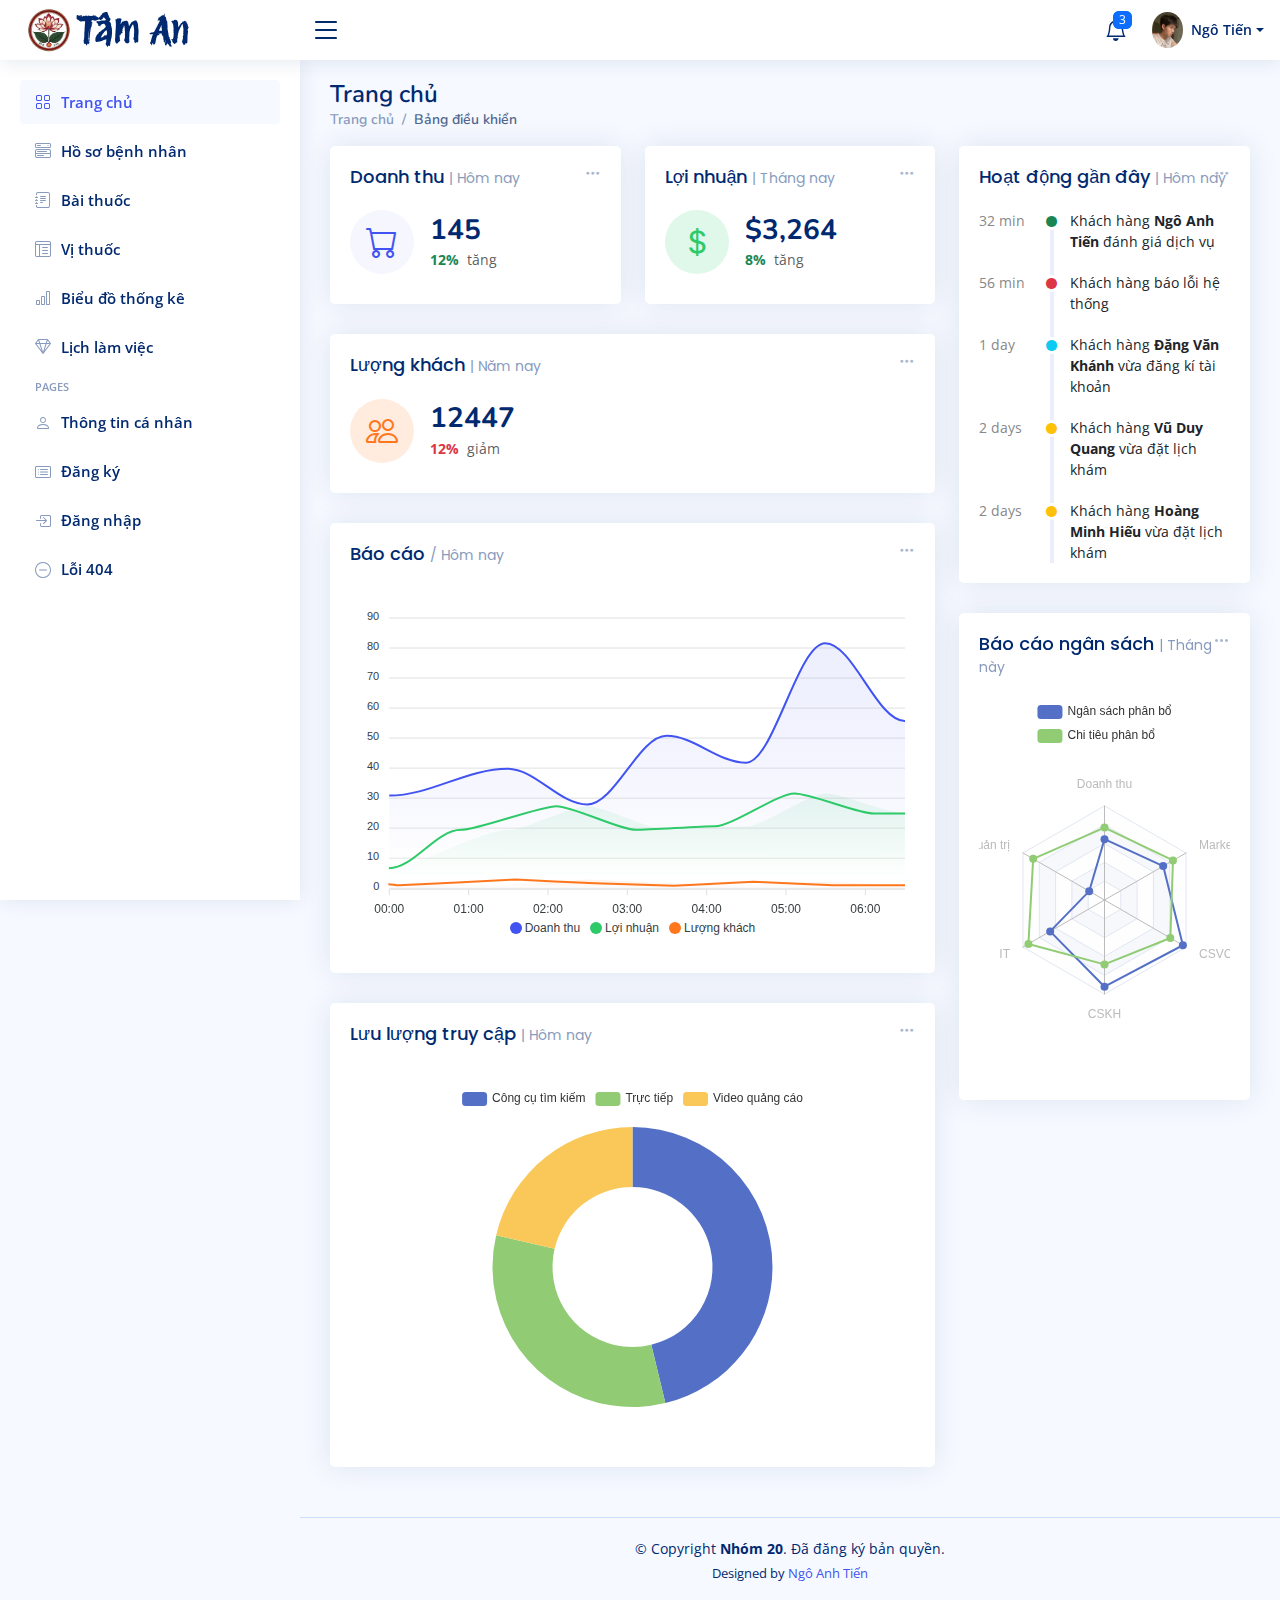
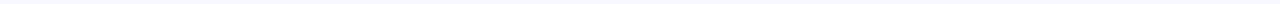
==== commit f8e4be78: "Update dev" ====
--- a/admin.html
+++ b/admin.html
@@ -10,8 +10,8 @@
     <meta content="" name="keywords">
 
     <!-- Favicons -->
-    <link href="assets/img/favicon.png" rel="icon">
-    <link href="assets/img/apple-touch-icon.png" rel="apple-touch-icon">
+    <link href="assets/img/logo1.jpg" rel="icon">
+    <link href="assets/img/logo1.jpg" rel="apple-touch-icon">
 
     <!-- Google Fonts -->
     <link href="https://fonts.gstatic.com" rel="preconnect">
@@ -200,76 +200,76 @@
     <aside id="sidebar" class="sidebar">
 
         <ul class="sidebar-nav" id="sidebar-nav">
-
-            <li class="nav-item">
-                <a class="nav-link" href="admin.html">
-                    <i class="bi bi-grid"></i>
-                    <span>Trang chủ</span>
-                </a>
-            </li><!-- End Dashboard Nav -->
-
-            <li class="nav-item">
-                <a class="nav-link collapsed" data-bs-target="#components-nav" href="ho-so-benh-nhan.html">
-                    <i class="bi bi-menu-button-wide"></i><span>Hồ sơ bệnh nhân</span>
-                </a>
-            </li><!-- End "HỒ SƠ BỆNH NHÂN" Nav -->
-
-            <li class="nav-item">
-                <a class="nav-link collapsed" data-bs-target="#forms-nav" href="quan-ly-bai-thuoc.html">
-                    <i class="bi bi-journal-text"></i><span>Bài thuốc</span>
-                </a>
-            </li><!-- End "BÀI THUỐC" Nav -->
-
-            <li class="nav-item">
-                <a class="nav-link collapsed" data-bs-target="#tables-nav" href="quan-ly-vi-thuoc.html">
-                    <i class="bi bi-layout-text-window-reverse"></i><span>Vị thuốc</span>
-                </a>
-            </li><!-- End "VỊ THUỐC" Nav -->
-
-            <li class="nav-item">
-                <a class="nav-link collapsed" data-bs-target="#charts-nav" href="bieu-do-thong-ke.html">
-                    <i class="bi bi-bar-chart"></i><span>Biểu đồ thống kê</span></i>
-                </a>
-            </li><!-- End Charts Nav -->
-
-            <li class="nav-item">
-                <a class="nav-link collapsed" data-bs-target="#icons-nav" href="quan-ly-lich-lam-viec.html">
-                    <i class="bi bi-gem"></i><span>Lịch làm việc</span>
-                </a>
-            </li><!-- End Icons Nav -->
-
-            <li class="nav-heading">Pages</li>
-
-            <li class="nav-item">
-                <a class="nav-link collapsed" href="users-profile.html">
-                    <i class="bi bi-person"></i>
-                    <span>Thông tin cá nhân</span>
-                </a>
-            </li><!-- End Profile Page Nav -->
-
-            <li class="nav-item">
-                <a class="nav-link collapsed" href="pages-register.html">
-                    <i class="bi bi-card-list"></i>
-                    <span>Đăng ký</span>
-                </a>
-            </li><!-- End Register Page Nav -->
-
-            <li class="nav-item">
-                <a class="nav-link collapsed" href="pages-login.html">
-                    <i class="bi bi-box-arrow-in-right"></i>
-                    <span>Đăng nhập</span>
-                </a>
-            </li><!-- End Login Page Nav -->
-
-            <li class="nav-item">
-                <a class="nav-link collapsed" href="pages-error-404.html">
-                    <i class="bi bi-dash-circle"></i>
-                    <span>Lỗi 404</span>
-                </a>
-            </li><!-- End Error 404 Page Nav -->
+    
+          <li class="nav-item">
+            <a class="nav-link" href="admin.html">
+              <i class="bi bi-grid"></i>
+              <span>Trang chủ</span>
+            </a>
+          </li><!-- End Dashboard Nav -->
+    
+          <li class="nav-item">
+            <a class="nav-link collapsed" data-bs-target="#components-nav" href="ho-so-benh-nhan.html">
+              <i class="bi bi-menu-button-wide"></i><span>Hồ sơ bệnh nhân</span>
+            </a>
+          </li><!-- End "HỒ SƠ BỆNH NHÂN" Nav -->
+    
+          <li class="nav-item">
+            <a class="nav-link collapsed" data-bs-target="#forms-nav" href="quan-ly-bai-thuoc.html">
+              <i class="bi bi-journal-text"></i><span>Bài thuốc</span>
+            </a>
+          </li><!-- End "BÀI THUỐC" Nav -->
+    
+          <li class="nav-item">
+            <a class="nav-link collapsed" data-bs-target="#tables-nav" href="quan-ly-vi-thuoc.html">
+              <i class="bi bi-layout-text-window-reverse"></i><span>Vị thuốc</span>
+            </a>
+          </li><!-- End "VỊ THUỐC" Nav -->
+    
+          <li class="nav-item">
+            <a class="nav-link collapsed" data-bs-target="#charts-nav" href="bieu-do-thong-ke.html">
+              <i class="bi bi-bar-chart"></i><span>Biểu đồ thống kê</span></i>
+            </a>
+          </li><!-- End Charts Nav -->
+    
+          <li class="nav-item">
+            <a class="nav-link collapsed" data-bs-target="#icons-nav" href="quan-ly-lich-lam-viec.html">
+              <i class="bi bi-gem"></i><span>Lịch làm việc</span>
+            </a>
+          </li><!-- End Icons Nav -->
+    
+          <li class="nav-heading">Pages</li>
+    
+          <li class="nav-item">
+            <a class="nav-link collapsed" href="thong-tin-ca-nhan.html">
+              <i class="bi bi-person"></i>
+              <span>Thông tin cá nhân</span>
+            </a>
+          </li><!-- End Profile Page Nav -->
+    
+          <li class="nav-item">
+            <a class="nav-link collapsed" href="dang-ky.html">
+              <i class="bi bi-card-list"></i>
+              <span>Đăng ký</span>
+            </a>
+          </li><!-- End Register Page Nav -->
+    
+          <li class="nav-item">
+            <a class="nav-link collapsed" href="dang-nhap.html">
+              <i class="bi bi-box-arrow-in-right"></i>
+              <span>Đăng nhập</span>
+            </a>
+          </li><!-- End Login Page Nav -->
+    
+          <li class="nav-item">
+            <a class="nav-link collapsed" href="error-404.html">
+              <i class="bi bi-dash-circle"></i>
+              <span>Lỗi 404</span>
+            </a>
+          </li><!-- End Error 404 Page Nav -->
         </ul>
-
-    </aside><!-- End Sidebar-->
+    
+      </aside><!-- End Sidebar-->
 
     <main id="main" class="main">
 
--- a/assets/css/style.css
+++ b/assets/css/style.css
@@ -365,15 +365,22 @@
 }
 
 .logo img {
-  max-height: 26px;
+  max-height: 46px;
   margin-right: 6px;
+  margin-left: 6px;
 }
 
 .logo span {
-  font-size: 26px;
+  font-size: 36px;
   font-weight: 700;
   color: #012970;
   /* font-family: "Nunito", sans-serif; */
+}
+
+.protest-revolution-regular {
+  font-family: "Protest Revolution", sans-serif;
+  font-weight: 400;
+  font-style: normal;
 }
 
 .header {
